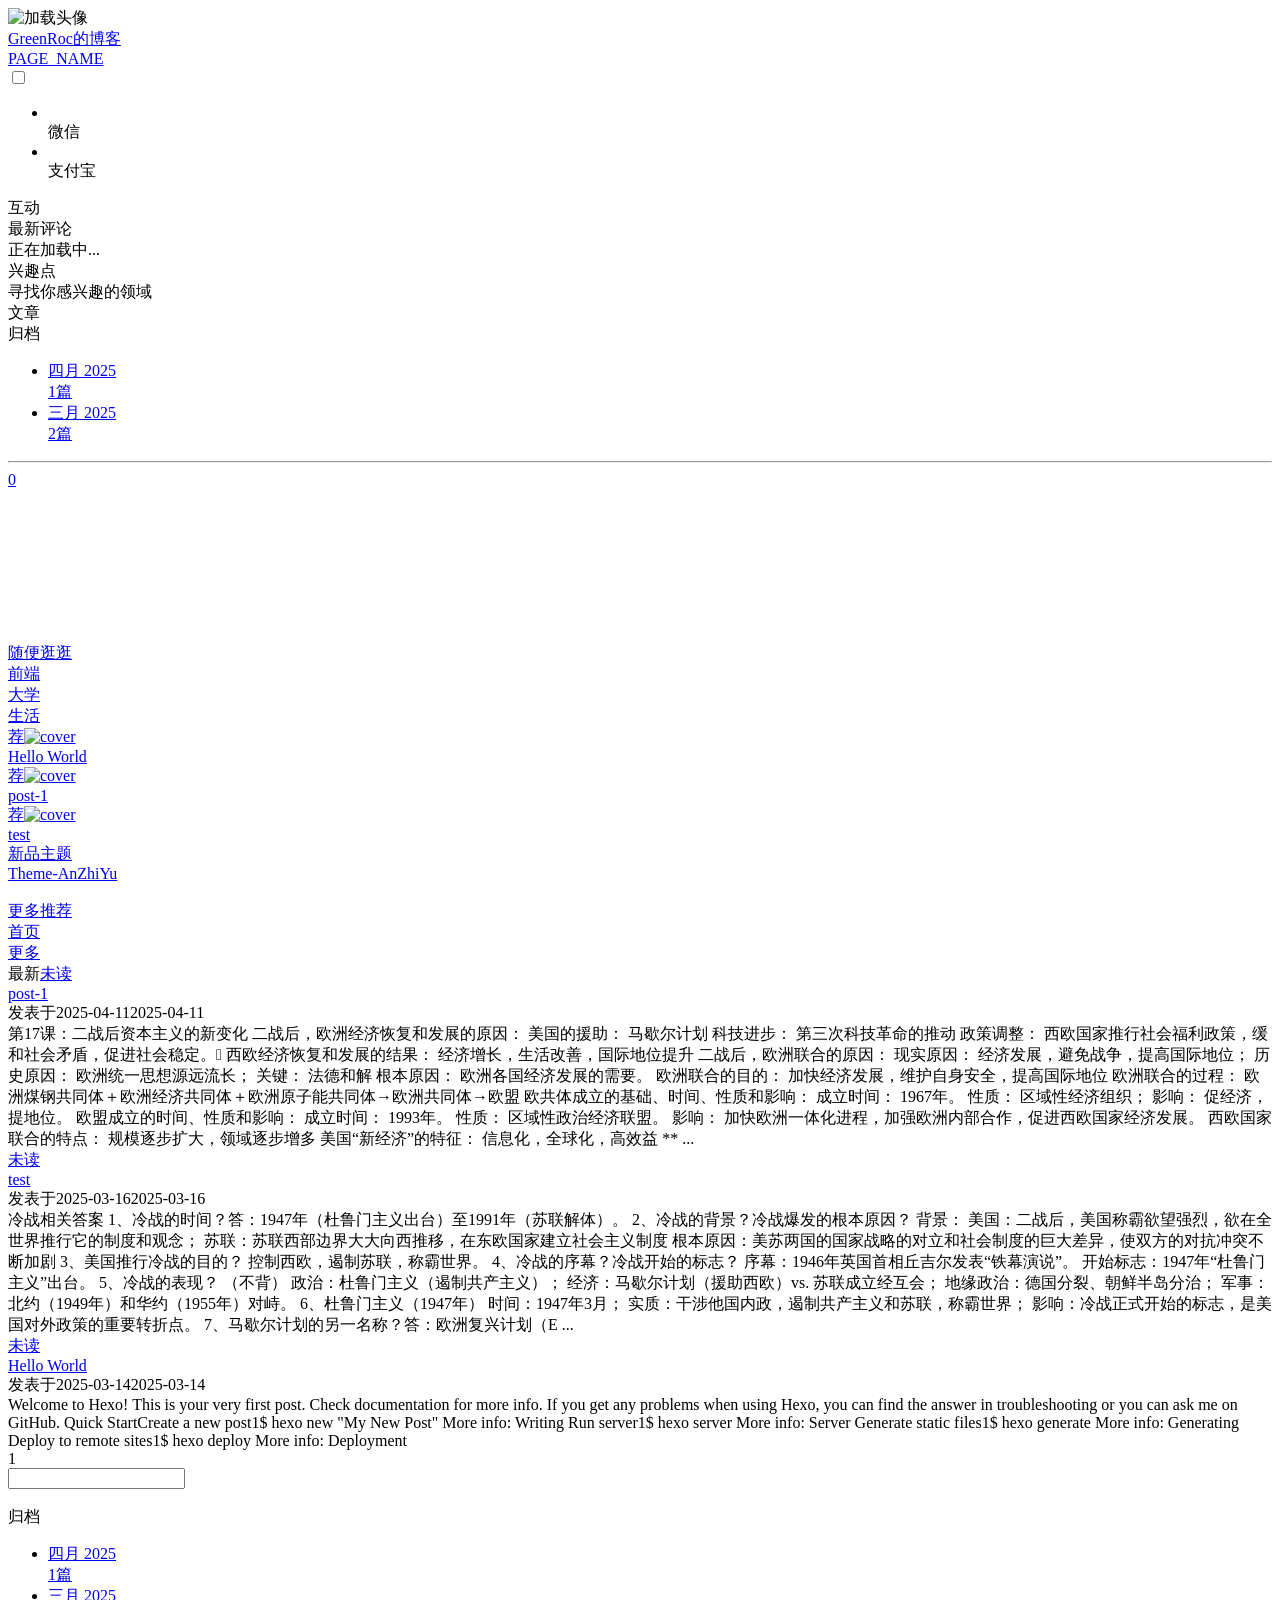
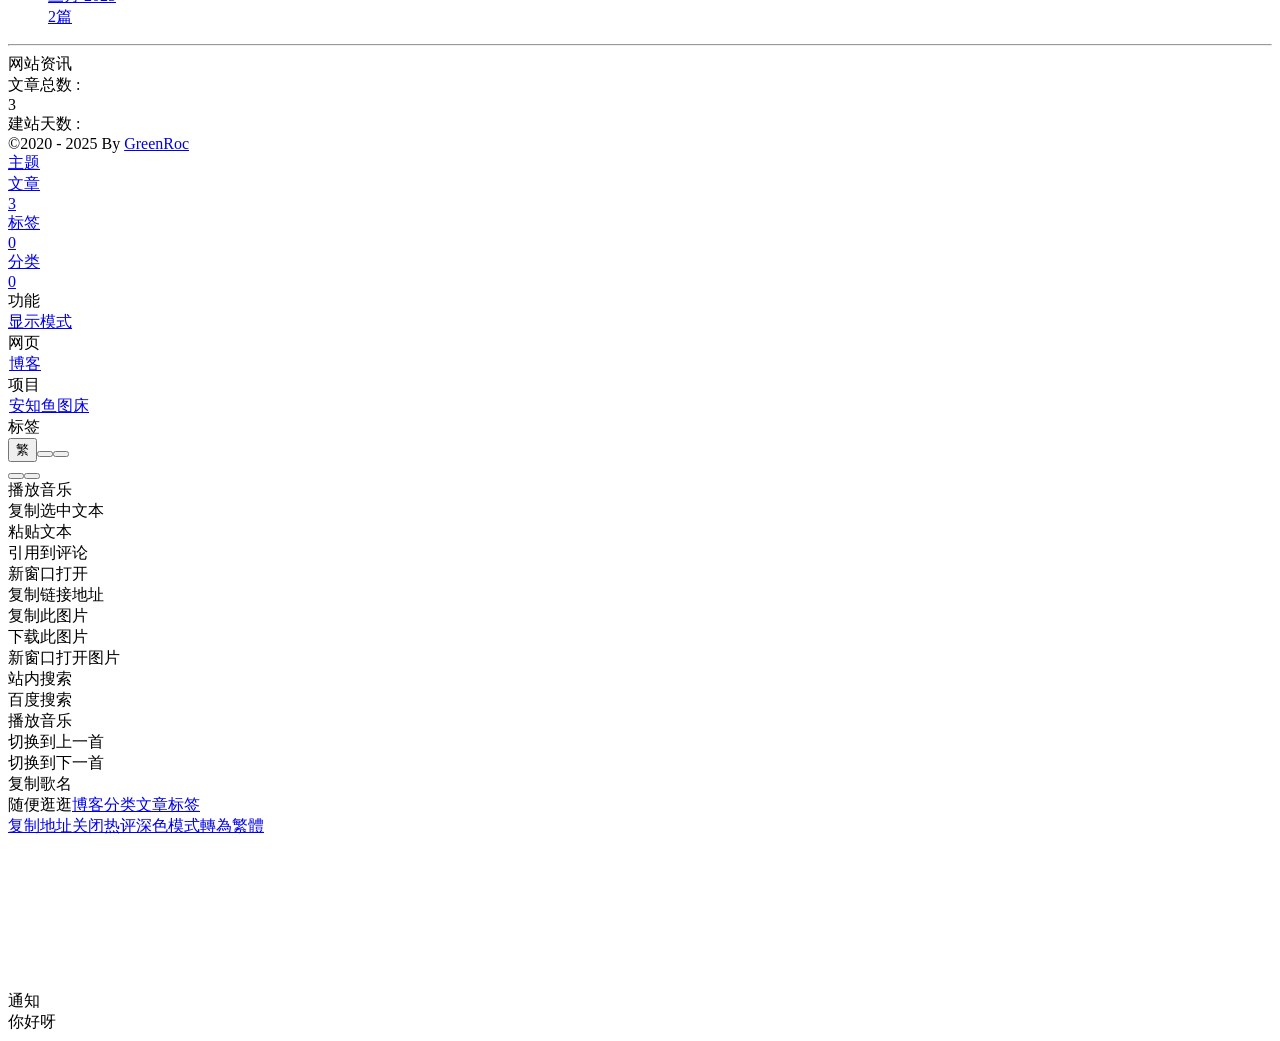
==== index.html @ 79b4a6c9 "Site updated: 2025-04-11 17:53:49" ====
<!DOCTYPE html><html lang="zh_CN" data-theme="light"><head><meta charset="UTF-8"><meta http-equiv="X-UA-Compatible" content="IE=edge"><meta name="viewport" content="width=device-width, initial-scale=1.0, user-scalable=no"><title>GreenRoc的博客</title><meta name="author" content="GreenRoc"><meta name="copyright" content="GreenRoc"><meta name="format-detection" content="telephone=no"><meta name="theme-color" content="#f7f9fe"><meta name="mobile-web-app-capable" content="yes"><meta name="apple-touch-fullscreen" content="yes"><meta name="apple-mobile-web-app-title" content="GreenRoc的博客"><meta name="application-name" content="GreenRoc的博客"><meta name="apple-mobile-web-app-capable" content="yes"><meta name="apple-mobile-web-app-status-bar-style" content="#f7f9fe"><meta property="og:type" content="website"><meta property="og:title" content="GreenRoc的博客"><meta property="og:url" content="http://hexo.45zhongxue.online/index.html"><meta property="og:site_name" content="GreenRoc的博客"><meta property="og:description"><meta property="og:locale" content="zh_CN"><meta property="og:image" content="https://bu.dusays.com/2023/04/27/64496e511b09c.jpg"><meta property="article:author" content="GreenRoc"><meta property="article:tag"><meta name="twitter:card" content="summary"><meta name="twitter:image" content="https://bu.dusays.com/2023/04/27/64496e511b09c.jpg"><meta name="description"><link rel="shortcut icon" href="/favicon.ico"><link rel="canonical" href="http://hexo.45zhongxue.online/"><link rel="preconnect" href="//cdn.cbd.int"/><meta name="google-site-verification" content="xxx"/><meta name="baidu-site-verification" content="code-xxx"/><meta name="msvalidate.01" content="xxx"/><link rel="stylesheet" href="/css/index.css"><link rel="stylesheet" href="https://cdn.cbd.int/node-snackbar@0.1.16/dist/snackbar.min.css" media="print" onload="this.media='all'"><link rel="stylesheet" href="https://cdn.cbd.int/@fancyapps/ui@5.0.28/dist/fancybox/fancybox.css" media="print" onload="this.media='all'"><script>const GLOBAL_CONFIG = {
  linkPageTop: undefined,
  peoplecanvas: {"enable":true,"img":"https://upload-bbs.miyoushe.com/upload/2024/07/27/125766904/ba62475f396df9de3316a08ed9e65d86_5680958632268053399..png"},
  postHeadAiDescription: {"enable":true,"gptName":"AnZhiYu","mode":"local","switchBtn":false,"btnLink":"https://afdian.net/item/886a79d4db6711eda42a52540025c377","randomNum":3,"basicWordCount":1000,"key":"xxxx","Referer":"https://xx.xx/"},
  diytitle: {"enable":true,"leaveTitle":"w(ﾟДﾟ)w 不要走！再看看嘛！","backTitle":"♪(^∇^*)欢迎肥来！"},
  LA51: undefined,
  greetingBox: undefined,
  twikooEnvId: '',
  commentBarrageConfig:undefined,
  music_page_default: "nav_music",
  root: '/',
  preloader: {"source":3},
  friends_vue_info: undefined,
  navMusic: true,
  mainTone: undefined,
  authorStatus: undefined,
  algolia: undefined,
  localSearch: undefined,
  translate: {"defaultEncoding":2,"translateDelay":0,"msgToTraditionalChinese":"繁","msgToSimplifiedChinese":"简","rightMenuMsgToTraditionalChinese":"转为繁体","rightMenuMsgToSimplifiedChinese":"转为简体"},
  noticeOutdate: undefined,
  highlight: {"plugin":"highlight.js","highlightCopy":true,"highlightLang":true,"highlightHeightLimit":330},
  copy: {
    success: '复制成功',
    error: '复制错误',
    noSupport: '浏览器不支持'
  },
  relativeDate: {
    homepage: false,
    simplehomepage: true,
    post: false
  },
  runtime: '天',
  date_suffix: {
    just: '刚刚',
    min: '分钟前',
    hour: '小时前',
    day: '天前',
    month: '个月前'
  },
  copyright: {"copy":true,"copyrightEbable":false,"limitCount":50,"languages":{"author":"作者: GreenRoc","link":"链接: ","source":"来源: GreenRoc的博客","info":"著作权归作者所有。商业转载请联系作者获得授权，非商业转载请注明出处。","copySuccess":"复制成功，复制和转载请标注本文地址"}},
  lightbox: 'fancybox',
  Snackbar: {"chs_to_cht":"你已切换为繁体","cht_to_chs":"你已切换为简体","day_to_night":"你已切换为深色模式","night_to_day":"你已切换为浅色模式","bgLight":"#425AEF","bgDark":"#1f1f1f","position":"top-center"},
  source: {
    justifiedGallery: {
      js: 'https://cdn.cbd.int/flickr-justified-gallery@2.1.2/dist/fjGallery.min.js',
      css: 'https://cdn.cbd.int/flickr-justified-gallery@2.1.2/dist/fjGallery.css'
    }
  },
  isPhotoFigcaption: false,
  islazyload: true,
  isAnchor: false,
  shortcutKey: undefined,
  autoDarkmode: true
}</script><script id="config-diff">var GLOBAL_CONFIG_SITE = {
  configTitle: 'GreenRoc的博客',
  title: 'GreenRoc的博客',
  postAI: '',
  pageFillDescription: '',
  isPost: false,
  isHome: true,
  isHighlightShrink: false,
  isToc: false,
  postUpdate: '2025-04-11 17:53:37',
  postMainColor: '',
}</script><noscript><style type="text/css">
  #nav {
    opacity: 1
  }
  .justified-gallery img {
    opacity: 1
  }

  #recent-posts time,
  #post-meta time {
    display: inline !important
  }
</style></noscript><script>(win=>{
      win.saveToLocal = {
        set: (key, value, ttl) => {
          if (ttl === 0) return
          const now = Date.now()
          const expiry = now + ttl * 86400000
          const item = {
            value,
            expiry
          }
          localStorage.setItem(key, JSON.stringify(item))
        },
      
        get: key => {
          const itemStr = localStorage.getItem(key)
      
          if (!itemStr) {
            return undefined
          }
          const item = JSON.parse(itemStr)
          const now = Date.now()
      
          if (now > item.expiry) {
            localStorage.removeItem(key)
            return undefined
          }
          return item.value
        }
      }
    
      win.getScript = (url, attr = {}) => new Promise((resolve, reject) => {
        const script = document.createElement('script')
        script.src = url
        script.async = true
        script.onerror = reject
        script.onload = script.onreadystatechange = function() {
          const loadState = this.readyState
          if (loadState && loadState !== 'loaded' && loadState !== 'complete') return
          script.onload = script.onreadystatechange = null
          resolve()
        }

        Object.keys(attr).forEach(key => {
          script.setAttribute(key, attr[key])
        })

        document.head.appendChild(script)
      })
    
      win.getCSS = (url, id = false) => new Promise((resolve, reject) => {
        const link = document.createElement('link')
        link.rel = 'stylesheet'
        link.href = url
        if (id) link.id = id
        link.onerror = reject
        link.onload = link.onreadystatechange = function() {
          const loadState = this.readyState
          if (loadState && loadState !== 'loaded' && loadState !== 'complete') return
          link.onload = link.onreadystatechange = null
          resolve()
        }
        document.head.appendChild(link)
      })
    
      win.activateDarkMode = () => {
        document.documentElement.setAttribute('data-theme', 'dark')
        if (document.querySelector('meta[name="theme-color"]') !== null) {
          document.querySelector('meta[name="theme-color"]').setAttribute('content', '#18171d')
        }
      }
      win.activateLightMode = () => {
        document.documentElement.setAttribute('data-theme', 'light')
        if (document.querySelector('meta[name="theme-color"]') !== null) {
          document.querySelector('meta[name="theme-color"]').setAttribute('content', '#f7f9fe')
        }
      }
      const t = saveToLocal.get('theme')
    
          const isDarkMode = window.matchMedia('(prefers-color-scheme: dark)').matches
          const isLightMode = window.matchMedia('(prefers-color-scheme: light)').matches
          const isNotSpecified = window.matchMedia('(prefers-color-scheme: no-preference)').matches
          const hasNoSupport = !isDarkMode && !isLightMode && !isNotSpecified

          if (t === undefined) {
            if (isLightMode) activateLightMode()
            else if (isDarkMode) activateDarkMode()
            else if (isNotSpecified || hasNoSupport) {
              const now = new Date()
              const hour = now.getHours()
              const isNight = hour <= 6 || hour >= 18
              isNight ? activateDarkMode() : activateLightMode()
            }
            window.matchMedia('(prefers-color-scheme: dark)').addListener(e => {
              if (saveToLocal.get('theme') === undefined) {
                e.matches ? activateDarkMode() : activateLightMode()
              }
            })
          } else if (t === 'light') activateLightMode()
          else activateDarkMode()
        
      const asideStatus = saveToLocal.get('aside-status')
      if (asideStatus !== undefined) {
        if (asideStatus === 'hide') {
          document.documentElement.classList.add('hide-aside')
        } else {
          document.documentElement.classList.remove('hide-aside')
        }
      }
    
      const detectApple = () => {
        if(/iPad|iPhone|iPod|Macintosh/.test(navigator.userAgent)){
          document.documentElement.classList.add('apple')
        }
      }
      detectApple()
    })(window)</script><meta name="generator" content="Hexo 7.3.0"><link rel="alternate" href="/atom.xml" title="GreenRoc的博客" type="application/atom+xml">
</head><body data-type="anzhiyu"><div id="web_bg"></div><div id="an_music_bg"></div><div id="loading-box" onclick="document.getElementById(&quot;loading-box&quot;).classList.add(&quot;loaded&quot;)"><div class="loading-bg"><img class="loading-img nolazyload" alt="加载头像" src="https://npm.elemecdn.com/anzhiyu-blog-static@1.0.4/img/avatar.jpg"/><div class="loading-image-dot"></div></div></div><script>const preloader = {
  endLoading: () => {
    document.getElementById('loading-box').classList.add("loaded");
  },
  initLoading: () => {
    document.getElementById('loading-box').classList.remove("loaded")
  }
}
window.addEventListener('load',()=> { preloader.endLoading() })
setTimeout(function(){preloader.endLoading();},10000)

if (true) {
  document.addEventListener('pjax:send', () => { preloader.initLoading() })
  document.addEventListener('pjax:complete', () => { preloader.endLoading() })
}</script><link rel="stylesheet" href="https://cdn.cbd.int/anzhiyu-theme-static@1.1.10/progress_bar/progress_bar.css"/><script async="async" src="https://cdn.cbd.int/pace-js@1.2.4/pace.min.js" data-pace-options="{ &quot;restartOnRequestAfter&quot;:false,&quot;eventLag&quot;:false}"></script><div class="page" id="body-wrap"><header class="not-top-img" id="page-header"><nav id="nav"><div id="nav-group"><span id="blog_name"><a id="site-name" href="/" accesskey="h"><div class="title">GreenRoc的博客</div><i class="anzhiyufont anzhiyu-icon-house-chimney"></i></a></span><div class="mask-name-container"><div id="name-container"><a id="page-name" href="javascript:anzhiyu.scrollToDest(0, 500)">PAGE_NAME</a></div></div><div id="menus"></div><div id="nav-right"><div class="nav-button" id="randomPost_button"><a class="site-page" onclick="toRandomPost()" title="随机前往一个文章" href="javascript:void(0);"><i class="anzhiyufont anzhiyu-icon-dice"></i></a></div><input id="center-console" type="checkbox"/><label class="widget" for="center-console" title="中控台" onclick="anzhiyu.switchConsole();"><i class="left"></i><i class="widget center"></i><i class="widget right"></i></label><div id="console"><div class="console-card-group-reward"><ul class="reward-all console-card"><li class="reward-item"><a href="https://npm.elemecdn.com/anzhiyu-blog@1.1.6/img/post/common/qrcode-weichat.png" target="_blank"><img class="post-qr-code-img" alt="微信" src= "[data-uri]" onerror="this.onerror=null,this.src=&quot;/img/404.jpg&quot;" data-lazy-src="https://npm.elemecdn.com/anzhiyu-blog@1.1.6/img/post/common/qrcode-weichat.png"/></a><div class="post-qr-code-desc">微信</div></li><li class="reward-item"><a href="https://npm.elemecdn.com/anzhiyu-blog@1.1.6/img/post/common/qrcode-alipay.png" target="_blank"><img class="post-qr-code-img" alt="支付宝" src= "[data-uri]" onerror="this.onerror=null,this.src=&quot;/img/404.jpg&quot;" data-lazy-src="https://npm.elemecdn.com/anzhiyu-blog@1.1.6/img/post/common/qrcode-alipay.png"/></a><div class="post-qr-code-desc">支付宝</div></li></ul></div><div class="console-card-group"><div class="console-card-group-left"><div class="console-card" id="card-newest-comments"><div class="card-content"><div class="author-content-item-tips">互动</div><span class="author-content-item-title"> 最新评论</span></div><div class="aside-list"><span>正在加载中...</span></div></div></div><div class="console-card-group-right"><div class="console-card tags"><div class="card-content"><div class="author-content-item-tips">兴趣点</div><span class="author-content-item-title">寻找你感兴趣的领域</span></div></div><div class="console-card history"><div class="item-headline"><i class="anzhiyufont anzhiyu-icon-box-archiv"></i><span>文章</span></div><div class="card-archives"><div class="item-headline"><i class="anzhiyufont anzhiyu-icon-archive"></i><span>归档</span></div><ul class="card-archive-list"><li class="card-archive-list-item"><a class="card-archive-list-link" href="/archives/2025/04/"><span class="card-archive-list-date">四月 2025</span><div class="card-archive-list-count-group"><span class="card-archive-list-count">1</span><span>篇</span></div></a></li><li class="card-archive-list-item"><a class="card-archive-list-link" href="/archives/2025/03/"><span class="card-archive-list-date">三月 2025</span><div class="card-archive-list-count-group"><span class="card-archive-list-count">2</span><span>篇</span></div></a></li></ul></div><hr/></div></div></div><div class="button-group"><div class="console-btn-item"><a class="darkmode_switchbutton" title="显示模式切换" href="javascript:void(0);"><i class="anzhiyufont anzhiyu-icon-moon"></i></a></div><div class="console-btn-item" id="consoleHideAside" onclick="anzhiyu.hideAsideBtn()" title="边栏显示控制"><a class="asideSwitch"><i class="anzhiyufont anzhiyu-icon-arrows-left-right"></i></a></div><div class="console-btn-item" id="consoleMusic" onclick="anzhiyu.musicToggle()" title="音乐开关"><a class="music-switch"><i class="anzhiyufont anzhiyu-icon-music"></i></a></div></div><div class="console-mask" onclick="anzhiyu.hideConsole()" href="javascript:void(0);"></div></div><div class="nav-button" id="nav-totop"><a class="totopbtn" href="javascript:void(0);"><i class="anzhiyufont anzhiyu-icon-arrow-up"></i><span id="percent" onclick="anzhiyu.scrollToDest(0,500)">0</span></a></div><div id="toggle-menu"><a class="site-page" href="javascript:void(0);" title="切换"><i class="anzhiyufont anzhiyu-icon-bars"></i></a></div></div></div></nav></header><main id="blog-container"><div id="home_top"><div class="swiper_container_card" style="height: auto;width: 100%"><div id="bannerGroup"><div id="random-banner"><canvas id="peoplecanvas"></canvas><a id="random-hover" href="javascript:toRandomPost()"><i class="anzhiyufont anzhiyu-icon-paper-plane"></i><div class="bannerText">随便逛逛<i class="anzhiyufont anzhiyu-icon-arrow-right"></i></div></a></div><div class="categoryGroup"><div class="categoryItem" style="box-shadow:var(--anzhiyu-shadow-blue)"><a class="categoryButton blue" href="/categories/%E5%89%8D%E7%AB%AF%E5%BC%80%E5%8F%91/"><span class="categoryButtonText">前端</span><i class="anzhiyufont anzhiyu-icon-dove"></i></a></div><div class="categoryItem" style="box-shadow:var(--anzhiyu-shadow-red)"><a class="categoryButton red" href="/categories/%E5%A4%A7%E5%AD%A6%E7%94%9F%E6%B6%AF/"><span class="categoryButtonText">大学</span><i class="anzhiyufont anzhiyu-icon-fire"></i></a></div><div class="categoryItem" style="box-shadow:var(--anzhiyu-shadow-green)"><a class="categoryButton green" href="/categories/%E7%94%9F%E6%B4%BB%E6%97%A5%E5%B8%B8/"><span class="categoryButtonText">生活</span><i class="anzhiyufont anzhiyu-icon-book"></i></a></div></div></div><div class="topGroup"><div class="recent-post-item" onclick="pjax.loadUrl(&quot;/2025/03/14/hello-world/&quot;)"><div class="post_cover left_radius"><a href="2025/03/14/hello-world/" title="Hello World"><span class="recent-post-top-text">荐</span><img class="post_bg" onerror="this.onerror=null;this.src='/img/404.jpg'" alt="cover"></a></div><div class="recent-post-info"><a class="article-title" href="2025/03/14/hello-world/" title="Hello World">Hello World</a></div></div><div class="recent-post-item" onclick="pjax.loadUrl(&quot;/2025/04/11/post-1/&quot;)"><div class="post_cover left_radius"><a href="2025/04/11/post-1/" title="post-1"><span class="recent-post-top-text">荐</span><img class="post_bg" onerror="this.onerror=null;this.src='/img/404.jpg'" alt="cover"></a></div><div class="recent-post-info"><a class="article-title" href="2025/04/11/post-1/" title="post-1">post-1</a></div></div><div class="recent-post-item" onclick="pjax.loadUrl(&quot;/2025/03/16/test/&quot;)"><div class="post_cover left_radius"><a href="2025/03/16/test/" title="test"><span class="recent-post-top-text">荐</span><img class="post_bg" onerror="this.onerror=null;this.src='/img/404.jpg'" alt="cover"></a></div><div class="recent-post-info"><a class="article-title" href="2025/03/16/test/" title="test">test</a></div></div><a class="todayCard" id="todayCard" target="_blank" rel="noopener" href="https://docs.anheyu.com/" style="z-index: 1;"><div class="todayCard-info"><div class="todayCard-tips">新品主题</div><div class="todayCard-title">Theme-AnZhiYu</div></div><img class="todayCard-cover" src= "[data-uri]" onerror="this.onerror=null,this.src=&quot;/img/404.jpg&quot;" data-lazy-src="https://bu.dusays.com/2023/05/13/645fa3cf90d70.webp" onerror="this.onerror=null;this.src='/img/404.jpg'" alt="封面"><div class="banner-button-group"><div class="banner-button" onclick="event.stopPropagation();event.preventDefault();anzhiyu.hideTodayCard();"><i class="anzhiyufont anzhiyu-icon-arrow-circle-right"></i><span class="banner-button-text">更多推荐</span></div></div></a></div><link rel="stylesheet"></div></div><div class="layout" id="content-inner"><div class="recent-posts" id="recent-posts"><div id="categoryBar"><div class="category-bar" id="category-bar"><div id="catalog-bar"><div id="catalog-list"><div class="catalog-list-item" id="首页"><a href="/">首页</a></div></div><div class="category-bar-next" id="category-bar-next" onclick="anzhiyu.scrollCategoryBarToRight()"><i class="anzhiyufont anzhiyu-icon-angle-double-right"></i></div><a class="catalog-more" href="/categories/">更多</a></div></div></div><div class="recent-post-item lastestpost-item" onclick="pjax.loadUrl('/2025/04/11/post-1/')"><div class="recent-post-info no-cover"><div class="recent-post-info-top"><div class="recent-post-info-top-tips"><span class="newPost">最新</span><a class="unvisited-post" href="/2025/04/11/post-1/" title="post-1">未读</a></div><a class="article-title" href="/2025/04/11/post-1/" title="post-1">post-1</a></div><div class="article-meta-wrap"><span class="post-meta-date"><i class="anzhiyufont anzhiyu-icon-calendar-days" style="font-size: 15px; display:none"></i><span class="article-meta-label">发表于</span><time datetime="2025-04-11T09:28:45.000Z" title="发表于 2025-04-11 17:28:45" time="2025-04-11 17:28:45">2025-04-11</time><time class="time_hidden" datetime="2025-04-11T09:29:35.538Z" title="更新于 2025-04-11 17:29:35" time="2025-04-11 17:29:35">2025-04-11</time></span></div><div class="content">第17课：二战后资本主义的新变化
二战后，欧洲经济恢复和发展的原因：

美国的援助： 马歇尔计划
科技进步： 第三次科技革命的推动
政策调整： 西欧国家推行社会福利政策，缓和社会矛盾，促进社会稳定。


西欧经济恢复和发展的结果：

经济增长，生活改善，国际地位提升


二战后，欧洲联合的原因：

现实原因： 经济发展，避免战争，提高国际地位；
历史原因： 欧洲统一思想源远流长；
关键： 法德和解
根本原因： 欧洲各国经济发展的需要。


欧洲联合的目的：

加快经济发展，维护自身安全，提高国际地位


欧洲联合的过程：

欧洲煤钢共同体＋欧洲经济共同体＋欧洲原子能共同体→欧洲共同体→欧盟


欧共体成立的基础、时间、性质和影响：

成立时间： 1967年。
性质： 区域性经济组织；
影响： 促经济，提地位。


欧盟成立的时间、性质和影响：

成立时间： 1993年。
性质： 区域性政治经济联盟。
影响： 加快欧洲一体化进程，加强欧洲内部合作，促进西欧国家经济发展。


西欧国家联合的特点：

规模逐步扩大，领域逐步增多


美国“新经济”的特征：

信息化，全球化，高效益 **
 ...</div></div></div><div class="recent-post-item" onclick="pjax.loadUrl('/2025/03/16/test/')"><div class="recent-post-info no-cover"><div class="recent-post-info-top"><div class="recent-post-info-top-tips"><a class="unvisited-post" href="/2025/03/16/test/" title="test">未读</a></div><a class="article-title" href="/2025/03/16/test/" title="test">test</a></div><div class="article-meta-wrap"><span class="post-meta-date"><i class="anzhiyufont anzhiyu-icon-calendar-days" style="font-size: 15px; display:none"></i><span class="article-meta-label">发表于</span><time datetime="2025-03-15T16:00:00.000Z" title="发表于 2025-03-16 00:00:00" time="2025-03-16 00:00:00">2025-03-16</time><time class="time_hidden" datetime="2025-03-16T02:40:42.327Z" title="更新于 2025-03-16 10:40:42" time="2025-03-16 10:40:42">2025-03-16</time></span></div><div class="content">冷战相关答案
1、冷战的时间？答：1947年（杜鲁门主义出台）至1991年（苏联解体）。  

2、冷战的背景？冷战爆发的根本原因？
背景：  
美国：二战后，美国称霸欲望强烈，欲在全世界推行它的制度和观念；
苏联：苏联西部边界大大向西推移，在东欧国家建立社会主义制度


根本原因：美苏两国的国家战略的对立和社会制度的巨大差异，使双方的对抗冲突不断加剧


3、美国推行冷战的目的？​	控制西欧，遏制苏联，称霸世界。

4、冷战的序幕？冷战开始的标志？
序幕：1946年英国首相丘吉尔发表“铁幕演说”。  
开始标志：1947年“杜鲁门主义”出台。


5、冷战的表现？  （不背）
政治：杜鲁门主义（遏制共产主义）；  
经济：马歇尔计划（援助西欧）vs. 苏联成立经互会；  
地缘政治：德国分裂、朝鲜半岛分治；  
军事：北约（1949年）和华约（1955年）对峙。


6、杜鲁门主义（1947年）
时间：1947年3月；  
实质：干涉他国内政，遏制共产主义和苏联，称霸世界；  
影响：冷战正式开始的标志，是美国对外政策的重要转折点。


7、马歇尔计划的另一名称？答：欧洲复兴计划（E ...</div></div></div><div class="recent-post-item" onclick="pjax.loadUrl('/2025/03/14/hello-world/')"><div class="recent-post-info no-cover"><div class="recent-post-info-top"><div class="recent-post-info-top-tips"><a class="unvisited-post" href="/2025/03/14/hello-world/" title="Hello World">未读</a></div><a class="article-title" href="/2025/03/14/hello-world/" title="Hello World">Hello World</a></div><div class="article-meta-wrap"><span class="post-meta-date"><i class="anzhiyufont anzhiyu-icon-calendar-days" style="font-size: 15px; display:none"></i><span class="article-meta-label">发表于</span><time datetime="2025-03-14T15:29:21.201Z" title="发表于 2025-03-14 23:29:21" time="2025-03-14 23:29:21">2025-03-14</time><time class="time_hidden" datetime="2025-03-14T15:29:21.201Z" title="更新于 2025-03-14 23:29:21" time="2025-03-14 23:29:21">2025-03-14</time></span></div><div class="content">Welcome to Hexo! This is your very first post. Check documentation for more info. If you get any problems when using Hexo, you can find the answer in troubleshooting or you can ask me on GitHub.
Quick StartCreate a new post1$ hexo new &quot;My New Post&quot;

More info: Writing
Run server1$ hexo server

More info: Server
Generate static files1$ hexo generate

More info: Generating
Deploy to remote sites1$ hexo deploy

More info: Deployment
</div></div></div><nav id="pagination"><div class="pagination"><span class="page-number current">1</span><div class="toPageGroup"><input id="toPageText" oninput="value=value.replace(/[^0-9]/g,'')" maxlength="3" onkeyup="this.value=this.value.replace(/[^u4e00-u9fa5w]/g,'')" aria-label="toPage"><a id="toPageButton" onclick="anzhiyu.toPage()"><i class="anzhiyufont anzhiyu-icon-angles-right" style="font-weight: inherit; font-size: 1rem;"></i></a></div></div></nav></div><div class="aside-content" id="aside-content"><div class="card-widget card-info"><div class="card-content"><div class="author-info-avatar"><img class="avatar-img" src= "[data-uri]" onerror="this.onerror=null,this.src=&quot;/img/404.jpg&quot;" data-lazy-src="https://bu.dusays.com/2023/04/27/64496e511b09c.jpg" onerror="this.onerror=null;this.src='/img/friend_404.gif'" alt="avatar"/></div><div class="author-info__description"></div></div></div><div class="card-widget anzhiyu-right-widget" id="card-wechat" onclick="null"><div id="flip-wrapper"><div id="flip-content"><div class="face" style="background: url(https://bu.dusays.com/2023/01/13/63c02edf44033.png) center center / 100% no-repeat"></div><div class="back face" style="background: url(https://bu.dusays.com/2023/05/13/645fa415e8694.png) center center / 100% no-repeat"></div></div></div></div><div class="sticky_layout"><div class="card-widget"><div class="card-archives"><div class="item-headline"><i class="anzhiyufont anzhiyu-icon-archive"></i><span>归档</span></div><ul class="card-archive-list"><li class="card-archive-list-item"><a class="card-archive-list-link" href="/archives/2025/04/"><span class="card-archive-list-date">四月 2025</span><div class="card-archive-list-count-group"><span class="card-archive-list-count">1</span><span>篇</span></div></a></li><li class="card-archive-list-item"><a class="card-archive-list-link" href="/archives/2025/03/"><span class="card-archive-list-date">三月 2025</span><div class="card-archive-list-count-group"><span class="card-archive-list-count">2</span><span>篇</span></div></a></li></ul></div><hr/><div class="card-webinfo"><div class="item-headline"><i class="anzhiyufont anzhiyu-icon-chart-line"></i><span>网站资讯</span></div><div class="webinfo"><div class="webinfo-item"><div class="webinfo-item-title"><i class="anzhiyufont anzhiyu-icon-file-lines"></i><div class="item-name">文章总数 :</div></div><div class="item-count">3</div></div><div class="webinfo-item"><div class="webinfo-item-title"><i class="anzhiyufont anzhiyu-icon-stopwatch"></i><div class="item-name">建站天数 :</div></div><div class="item-count" id="runtimeshow" data-publishDate="2021-03-31T16:00:00.000Z"><i class="anzhiyufont anzhiyu-icon-spinner anzhiyu-spin"></i></div></div></div></div></div></div></div></div></main><footer id="footer"><div id="footer-wrap"></div><div id="footer-bar"><div class="footer-bar-links"><div class="footer-bar-left"><div id="footer-bar-tips"><div class="copyright">&copy;2020 - 2025 By <a class="footer-bar-link" href="/" title="GreenRoc" target="_blank">GreenRoc</a></div></div><div id="footer-type-tips"></div></div><div class="footer-bar-right"><a class="footer-bar-link" target="_blank" rel="noopener" href="https://github.com/anzhiyu-c/hexo-theme-anzhiyu" title="主题">主题</a></div></div></div></footer></div><div id="sidebar"><div id="menu-mask"></div><div id="sidebar-menus"><div class="sidebar-site-data site-data is-center"><a href="/archives/" title="archive"><div class="headline">文章</div><div class="length-num">3</div></a><a href="/tags/" title="tag"><div class="headline">标签</div><div class="length-num">0</div></a><a href="/categories/" title="category"><div class="headline">分类</div><div class="length-num">0</div></a></div><span class="sidebar-menu-item-title">功能</span><div class="sidebar-menu-item"><a class="darkmode_switchbutton menu-child" href="javascript:void(0);" title="显示模式"><i class="anzhiyufont anzhiyu-icon-circle-half-stroke"></i><span>显示模式</span></a></div><div class="back-menu-list-groups"><div class="back-menu-list-group"><div class="back-menu-list-title">网页</div><div class="back-menu-list"><a class="back-menu-item" target="_blank" rel="noopener" href="https://blog.anheyu.com/" title="博客"><img class="back-menu-item-icon" src= "[data-uri]" onerror="this.onerror=null,this.src=&quot;/img/404.jpg&quot;" data-lazy-src="/img/favicon.ico" alt="博客"/><span class="back-menu-item-text">博客</span></a></div></div><div class="back-menu-list-group"><div class="back-menu-list-title">项目</div><div class="back-menu-list"><a class="back-menu-item" target="_blank" rel="noopener" href="https://image.anheyu.com/" title="安知鱼图床"><img class="back-menu-item-icon" src= "[data-uri]" onerror="this.onerror=null,this.src=&quot;/img/404.jpg&quot;" data-lazy-src="https://image.anheyu.com/favicon.ico" alt="安知鱼图床"/><span class="back-menu-item-text">安知鱼图床</span></a></div></div></div><span class="sidebar-menu-item-title">标签</span></div></div><div id="rightside"><div id="rightside-config-hide"><button id="translateLink" type="button" title="简繁转换">繁</button><button id="darkmode" type="button" title="浅色和深色模式转换"><i class="anzhiyufont anzhiyu-icon-circle-half-stroke"></i></button><button id="hide-aside-btn" type="button" title="单栏和双栏切换"><i class="anzhiyufont anzhiyu-icon-arrows-left-right"></i></button></div><div id="rightside-config-show"><button id="rightside-config" type="button" title="设置"><i class="anzhiyufont anzhiyu-icon-gear"></i></button><button id="go-up" type="button" title="回到顶部"><i class="anzhiyufont anzhiyu-icon-arrow-up"></i></button></div></div><div id="nav-music"><a id="nav-music-hoverTips" onclick="anzhiyu.musicToggle()" accesskey="m">播放音乐</a><div id="console-music-bg"></div><meting-js id="8152976493" server="netease" type="playlist" mutex="true" preload="none" theme="var(--anzhiyu-main)" data-lrctype="0" order="random" volume="0.7"></meting-js></div><div id="rightMenu"><div class="rightMenu-group rightMenu-small"><div class="rightMenu-item" id="menu-backward"><i class="anzhiyufont anzhiyu-icon-arrow-left"></i></div><div class="rightMenu-item" id="menu-forward"><i class="anzhiyufont anzhiyu-icon-arrow-right"></i></div><div class="rightMenu-item" id="menu-refresh"><i class="anzhiyufont anzhiyu-icon-arrow-rotate-right" style="font-size: 1rem;"></i></div><div class="rightMenu-item" id="menu-top"><i class="anzhiyufont anzhiyu-icon-arrow-up"></i></div></div><div class="rightMenu-group rightMenu-line rightMenuPlugin"><div class="rightMenu-item" id="menu-copytext"><i class="anzhiyufont anzhiyu-icon-copy"></i><span>复制选中文本</span></div><div class="rightMenu-item" id="menu-pastetext"><i class="anzhiyufont anzhiyu-icon-paste"></i><span>粘贴文本</span></div><a class="rightMenu-item" id="menu-commenttext"><i class="anzhiyufont anzhiyu-icon-comment-medical"></i><span>引用到评论</span></a><div class="rightMenu-item" id="menu-newwindow"><i class="anzhiyufont anzhiyu-icon-window-restore"></i><span>新窗口打开</span></div><div class="rightMenu-item" id="menu-copylink"><i class="anzhiyufont anzhiyu-icon-link"></i><span>复制链接地址</span></div><div class="rightMenu-item" id="menu-copyimg"><i class="anzhiyufont anzhiyu-icon-images"></i><span>复制此图片</span></div><div class="rightMenu-item" id="menu-downloadimg"><i class="anzhiyufont anzhiyu-icon-download"></i><span>下载此图片</span></div><div class="rightMenu-item" id="menu-newwindowimg"><i class="anzhiyufont anzhiyu-icon-window-restore"></i><span>新窗口打开图片</span></div><div class="rightMenu-item" id="menu-search"><i class="anzhiyufont anzhiyu-icon-magnifying-glass"></i><span>站内搜索</span></div><div class="rightMenu-item" id="menu-searchBaidu"><i class="anzhiyufont anzhiyu-icon-magnifying-glass"></i><span>百度搜索</span></div><div class="rightMenu-item" id="menu-music-toggle"><i class="anzhiyufont anzhiyu-icon-play"></i><span>播放音乐</span></div><div class="rightMenu-item" id="menu-music-back"><i class="anzhiyufont anzhiyu-icon-backward"></i><span>切换到上一首</span></div><div class="rightMenu-item" id="menu-music-forward"><i class="anzhiyufont anzhiyu-icon-forward"></i><span>切换到下一首</span></div><div class="rightMenu-item" id="menu-music-playlist" onclick="window.open(&quot;https://y.qq.com/n/ryqq/playlist/8802438608&quot;, &quot;_blank&quot;);" style="display: none;"><i class="anzhiyufont anzhiyu-icon-radio"></i><span>查看所有歌曲</span></div><div class="rightMenu-item" id="menu-music-copyMusicName"><i class="anzhiyufont anzhiyu-icon-copy"></i><span>复制歌名</span></div></div><div class="rightMenu-group rightMenu-line rightMenuOther"><a class="rightMenu-item menu-link" id="menu-randomPost"><i class="anzhiyufont anzhiyu-icon-shuffle"></i><span>随便逛逛</span></a><a class="rightMenu-item menu-link" href="/categories/"><i class="anzhiyufont anzhiyu-icon-cube"></i><span>博客分类</span></a><a class="rightMenu-item menu-link" href="/tags/"><i class="anzhiyufont anzhiyu-icon-tags"></i><span>文章标签</span></a></div><div class="rightMenu-group rightMenu-line rightMenuOther"><a class="rightMenu-item" id="menu-copy" href="javascript:void(0);"><i class="anzhiyufont anzhiyu-icon-copy"></i><span>复制地址</span></a><a class="rightMenu-item" id="menu-commentBarrage" href="javascript:void(0);"><i class="anzhiyufont anzhiyu-icon-message"></i><span class="menu-commentBarrage-text">关闭热评</span></a><a class="rightMenu-item" id="menu-darkmode" href="javascript:void(0);"><i class="anzhiyufont anzhiyu-icon-circle-half-stroke"></i><span class="menu-darkmode-text">深色模式</span></a><a class="rightMenu-item" id="menu-translate" href="javascript:void(0);"><i class="anzhiyufont anzhiyu-icon-language"></i><span>轉為繁體</span></a></div></div><div id="rightmenu-mask"></div><div><script src="/js/utils.js"></script><script src="/js/main.js"></script><script src="/js/tw_cn.js"></script><script src="https://cdn.cbd.int/@fancyapps/ui@5.0.28/dist/fancybox/fancybox.umd.js"></script><script src="https://cdn.cbd.int/instant.page@5.2.0/instantpage.js" type="module"></script><script src="https://cdn.cbd.int/vanilla-lazyload@17.8.5/dist/lazyload.iife.min.js"></script><script src="https://cdn.cbd.int/node-snackbar@0.1.16/dist/snackbar.min.js"></script><canvas id="universe"></canvas><script async src="https://npm.elemecdn.com/anzhiyu-theme-static@1.0.0/dark/dark.js"></script><script>// 消除控制台打印
var HoldLog = console.log;
console.log = function () {};
let now1 = new Date();
queueMicrotask(() => {
  const Log = function () {
    HoldLog.apply(console, arguments);
  }; //在恢复前输出日志
  const grt = new Date("04/01/2021 00:00:00"); //此处修改你的建站时间或者网站上线时间
  now1.setTime(now1.getTime() + 250);
  const days = (now1 - grt) / 1000 / 60 / 60 / 24;
  const dnum = Math.floor(days);
  const ascll = [
    `欢迎使用安知鱼!`,
    `生活明朗, 万物可爱`,
    `
        
       █████╗ ███╗   ██╗███████╗██╗  ██╗██╗██╗   ██╗██╗   ██╗
      ██╔══██╗████╗  ██║╚══███╔╝██║  ██║██║╚██╗ ██╔╝██║   ██║
      ███████║██╔██╗ ██║  ███╔╝ ███████║██║ ╚████╔╝ ██║   ██║
      ██╔══██║██║╚██╗██║ ███╔╝  ██╔══██║██║  ╚██╔╝  ██║   ██║
      ██║  ██║██║ ╚████║███████╗██║  ██║██║   ██║   ╚██████╔╝
      ╚═╝  ╚═╝╚═╝  ╚═══╝╚══════╝╚═╝  ╚═╝╚═╝   ╚═╝    ╚═════╝
        
        `,
    "已上线",
    dnum,
    "天",
    "©2020 By 安知鱼 V1.6.14",
  ];
  const ascll2 = [`NCC2-036`, `调用前置摄像头拍照成功，识别为【小笨蛋】.`, `Photo captured: `, `🤪`];

  setTimeout(
    Log.bind(
      console,
      `\n%c${ascll[0]} %c ${ascll[1]} %c ${ascll[2]} %c${ascll[3]}%c ${ascll[4]}%c ${ascll[5]}\n\n%c ${ascll[6]}\n`,
      "color:#425AEF",
      "",
      "color:#425AEF",
      "color:#425AEF",
      "",
      "color:#425AEF",
      ""
    )
  );
  setTimeout(
    Log.bind(
      console,
      `%c ${ascll2[0]} %c ${ascll2[1]} %c \n${ascll2[2]} %c\n${ascll2[3]}\n`,
      "color:white; background-color:#4fd953",
      "",
      "",
      'background:url("https://npm.elemecdn.com/anzhiyu-blog@1.1.6/img/post/common/tinggge.gif") no-repeat;font-size:450%'
    )
  );

  setTimeout(Log.bind(console, "%c WELCOME %c 你好，小笨蛋.", "color:white; background-color:#4f90d9", ""));

  setTimeout(
    console.warn.bind(
      console,
      "%c ⚡ Powered by 安知鱼 %c 你正在访问 GreenRoc 的博客.",
      "color:white; background-color:#f0ad4e",
      ""
    )
  );

  setTimeout(Log.bind(console, "%c W23-12 %c 你已打开控制台.", "color:white; background-color:#4f90d9", ""));

  setTimeout(
    console.warn.bind(console, "%c S013-782 %c 你现在正处于监控中.", "color:white; background-color:#d9534f", "")
  );
});</script><script async src="/anzhiyu/random.js"></script><div class="js-pjax"><script>if (typeof gsap === "object") {
  getScript("/js/anzhiyu/people.js", {defer:true})
} else {
  getScript("https://cdn.cbd.int/anzhiyu-theme-static@1.0.0/gsap/gsap.min.js").then(()=>{
    getScript("/js/anzhiyu/people.js", {defer:true})
  });
}</script><input type="hidden" name="page-type" id="page-type" value="anzhiyu"></div><script>var visitorMail = "";
</script><script async data-pjax src="https://cdn.cbd.int/anzhiyu-theme-static@1.0.0/waterfall/waterfall.js"></script><script src="https://lf3-cdn-tos.bytecdntp.com/cdn/expire-1-M/qrcodejs/1.0.0/qrcode.min.js"></script><link rel="stylesheet" href="https://cdn.cbd.int/anzhiyu-theme-static@1.1.9/icon/ali_iconfont_css.css"><link rel="stylesheet" href="https://cdn.cbd.int/anzhiyu-theme-static@1.0.0/aplayer/APlayer.min.css" media="print" onload="this.media='all'"><script src="https://cdn.cbd.int/anzhiyu-blog-static@1.0.1/js/APlayer.min.js"></script><script src="https://cdn.cbd.int/hexo-anzhiyu-music@1.0.1/assets/js/Meting2.min.js"></script><script src="https://cdn.cbd.int/pjax@0.2.8/pjax.min.js"></script><script>let pjaxSelectors = ["head > title","#config-diff","#body-wrap","#rightside-config-hide","#rightside-config-show",".js-pjax"]
var pjax = new Pjax({
  elements: 'a:not([target="_blank"])',
  selectors: pjaxSelectors,
  cacheBust: false,
  analytics: false,
  scrollRestoration: false
})

document.addEventListener('pjax:send', function () {
  // removeEventListener scroll 
  anzhiyu.removeGlobalFnEvent('pjax')
  anzhiyu.removeGlobalFnEvent('themeChange')

  document.getElementById('rightside').classList.remove('rightside-show')
  
  if (window.aplayers) {
    for (let i = 0; i < window.aplayers.length; i++) {
      if (!window.aplayers[i].options.fixed) {
        window.aplayers[i].destroy()
      }
    }
  }

  typeof typed === 'object' && typed.destroy()

  //reset readmode
  const $bodyClassList = document.body.classList
  $bodyClassList.contains('read-mode') && $bodyClassList.remove('read-mode')
})

document.addEventListener('pjax:complete', function () {
  window.refreshFn()

  document.querySelectorAll('script[data-pjax]').forEach(item => {
    const newScript = document.createElement('script')
    const content = item.text || item.textContent || item.innerHTML || ""
    Array.from(item.attributes).forEach(attr => newScript.setAttribute(attr.name, attr.value))
    newScript.appendChild(document.createTextNode(content))
    item.parentNode.replaceChild(newScript, item)
  })

  GLOBAL_CONFIG.islazyload && window.lazyLoadInstance.update()

  typeof panguInit === 'function' && panguInit()

  // google analytics
  typeof gtag === 'function' && gtag('config', '', {'page_path': window.location.pathname});

  // baidu analytics
  typeof _hmt === 'object' && _hmt.push(['_trackPageview',window.location.pathname]);

  typeof loadMeting === 'function' && document.getElementsByClassName('aplayer').length && loadMeting()

  // prismjs
  typeof Prism === 'object' && Prism.highlightAll()
})

document.addEventListener('pjax:error', e => {
  if (e.request.status === 404) {
    pjax.loadUrl('/404.html')
  }
})</script><script charset="UTF-8" src="https://cdn.cbd.int/anzhiyu-theme-static@1.1.5/accesskey/accesskey.js"></script></div><div id="popup-window"><div class="popup-window-title">通知</div><div class="popup-window-divider"></div><div class="popup-window-content"><div class="popup-tip">你好呀</div><div class="popup-link"><i class="anzhiyufont anzhiyu-icon-arrow-circle-right"></i></div></div></div></body></html>
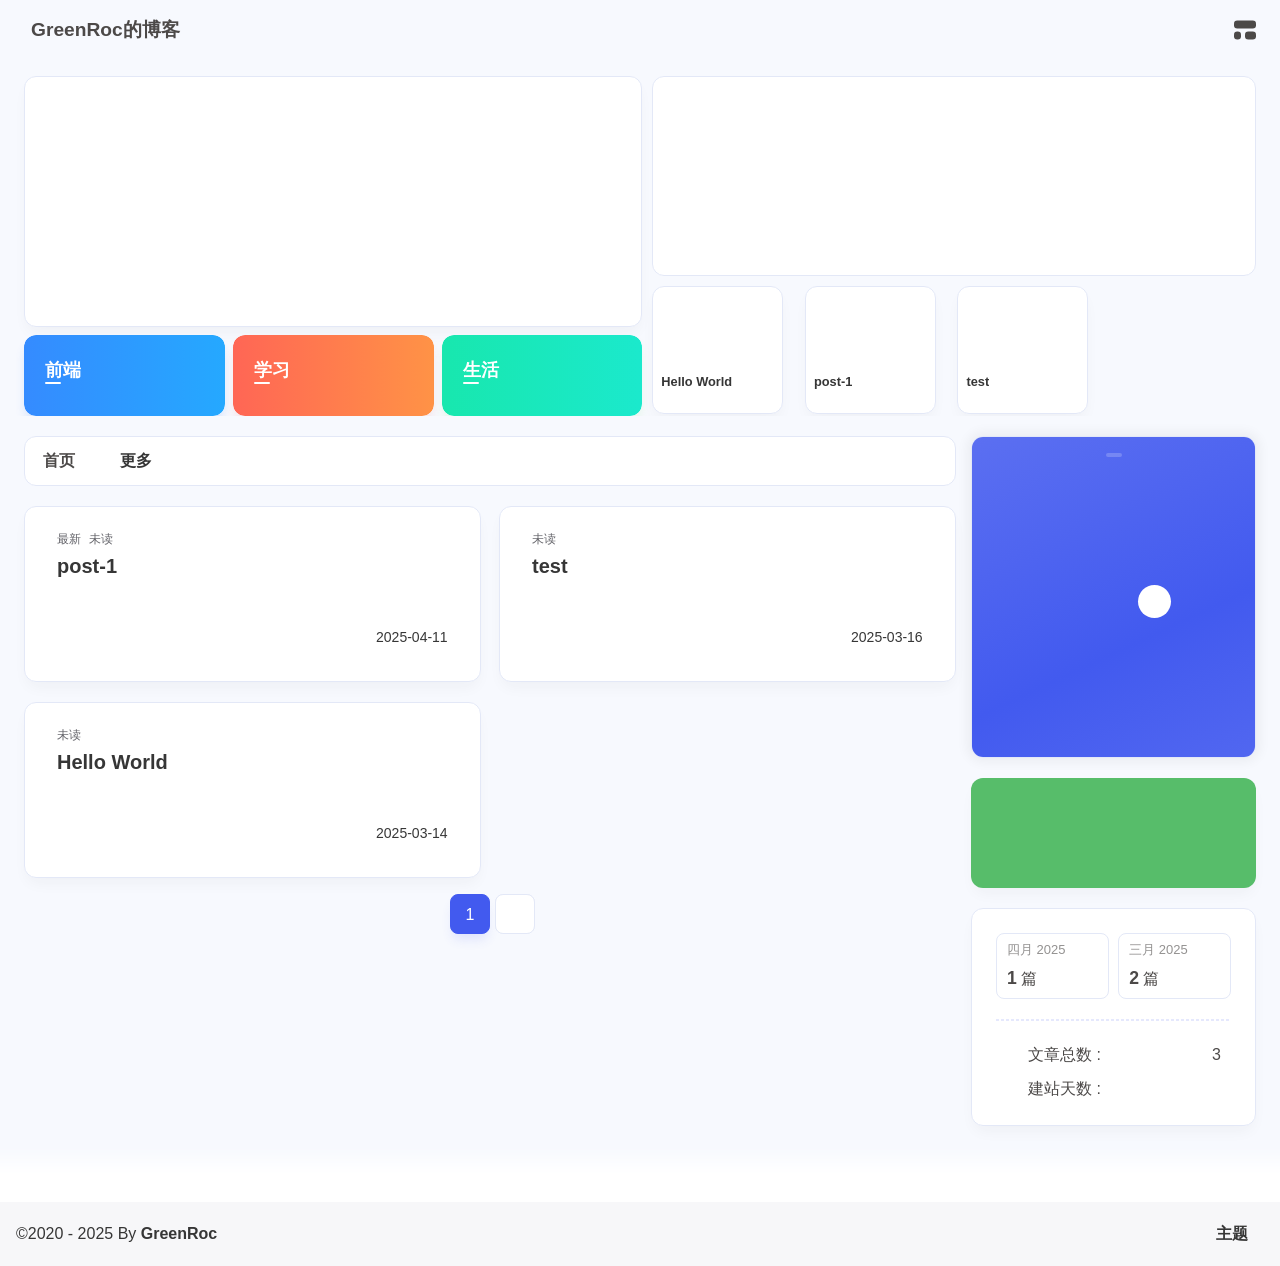
==== commit d93712b3: "Site updated: 2025-04-11 18:07:43" ====
--- a/index.html
+++ b/index.html
@@ -1,7 +1,7 @@
-<!DOCTYPE html><html lang="zh_CN" data-theme="light"><head><meta charset="UTF-8"><meta http-equiv="X-UA-Compatible" content="IE=edge"><meta name="viewport" content="width=device-width, initial-scale=1.0, user-scalable=no"><title>GreenRoc的博客</title><meta name="author" content="GreenRoc"><meta name="copyright" content="GreenRoc"><meta name="format-detection" content="telephone=no"><meta name="theme-color" content="#f7f9fe"><meta name="mobile-web-app-capable" content="yes"><meta name="apple-touch-fullscreen" content="yes"><meta name="apple-mobile-web-app-title" content="GreenRoc的博客"><meta name="application-name" content="GreenRoc的博客"><meta name="apple-mobile-web-app-capable" content="yes"><meta name="apple-mobile-web-app-status-bar-style" content="#f7f9fe"><meta property="og:type" content="website"><meta property="og:title" content="GreenRoc的博客"><meta property="og:url" content="http://hexo.45zhongxue.online/index.html"><meta property="og:site_name" content="GreenRoc的博客"><meta property="og:description"><meta property="og:locale" content="zh_CN"><meta property="og:image" content="https://bu.dusays.com/2023/04/27/64496e511b09c.jpg"><meta property="article:author" content="GreenRoc"><meta property="article:tag"><meta name="twitter:card" content="summary"><meta name="twitter:image" content="https://bu.dusays.com/2023/04/27/64496e511b09c.jpg"><meta name="description"><link rel="shortcut icon" href="/favicon.ico"><link rel="canonical" href="http://hexo.45zhongxue.online/"><link rel="preconnect" href="//cdn.cbd.int"/><meta name="google-site-verification" content="xxx"/><meta name="baidu-site-verification" content="code-xxx"/><meta name="msvalidate.01" content="xxx"/><link rel="stylesheet" href="/css/index.css"><link rel="stylesheet" href="https://cdn.cbd.int/node-snackbar@0.1.16/dist/snackbar.min.css" media="print" onload="this.media='all'"><link rel="stylesheet" href="https://cdn.cbd.int/@fancyapps/ui@5.0.28/dist/fancybox/fancybox.css" media="print" onload="this.media='all'"><script>const GLOBAL_CONFIG = {
+<!DOCTYPE html><html lang="zh_CN" data-theme="light"><head><meta charset="UTF-8"><meta http-equiv="X-UA-Compatible" content="IE=edge"><meta name="viewport" content="width=device-width, initial-scale=1.0, user-scalable=no"><title>GreenRoc的博客</title><meta name="author" content="GreenRoc"><meta name="copyright" content="GreenRoc"><meta name="format-detection" content="telephone=no"><meta name="theme-color" content="#f7f9fe"><meta name="mobile-web-app-capable" content="yes"><meta name="apple-touch-fullscreen" content="yes"><meta name="apple-mobile-web-app-title" content="GreenRoc的博客"><meta name="application-name" content="GreenRoc的博客"><meta name="apple-mobile-web-app-capable" content="yes"><meta name="apple-mobile-web-app-status-bar-style" content="#f7f9fe"><meta property="og:type" content="website"><meta property="og:title" content="GreenRoc的博客"><meta property="og:url" content="http://hexo.45zhongxue.online/index.html"><meta property="og:site_name" content="GreenRoc的博客"><meta property="og:description"><meta property="og:locale" content="zh_CN"><meta property="og:image" content="https://bu.dusays.com/2023/04/27/64496e511b09c.jpg"><meta property="article:author" content="GreenRoc"><meta property="article:tag"><meta name="twitter:card" content="summary"><meta name="twitter:image" content="https://bu.dusays.com/2023/04/27/64496e511b09c.jpg"><meta name="description"><link rel="shortcut icon" href="/favicon.ico"><link rel="canonical" href="http://hexo.45zhongxue.online/"><link rel="preconnect" href="//cdn.cbd.int"/><meta name="google-site-verification" content="xxx"/><meta name="baidu-site-verification" content="code-xxx"/><meta name="msvalidate.01" content="xxx"/><link rel="stylesheet" href="/css/index.css"><link rel="stylesheet" href="https://cdn.cbd.int/node-snackbar@0.1.16/dist/snackbar.min.css" media="print" onload="this.media='all'"><link rel="stylesheet" href="https://cdn.cbd.int/@fancyapps/ui@5.0.28/dist/fancybox/fancybox.css" media="print" onload="this.media='all'"><link rel="stylesheet" href="https://npm.elemecdn.com/anzhiyu-theme-static@1.0.0/swiper/swiper.min.css" media="print" onload="this.media='all'"><script>const GLOBAL_CONFIG = {
   linkPageTop: undefined,
   peoplecanvas: {"enable":true,"img":"https://upload-bbs.miyoushe.com/upload/2024/07/27/125766904/ba62475f396df9de3316a08ed9e65d86_5680958632268053399..png"},
-  postHeadAiDescription: {"enable":true,"gptName":"AnZhiYu","mode":"local","switchBtn":false,"btnLink":"https://afdian.net/item/886a79d4db6711eda42a52540025c377","randomNum":3,"basicWordCount":1000,"key":"xxxx","Referer":"https://xx.xx/"},
+  postHeadAiDescription: undefined,
   diytitle: {"enable":true,"leaveTitle":"w(ﾟДﾟ)w 不要走！再看看嘛！","backTitle":"♪(^∇^*)欢迎肥来！"},
   LA51: undefined,
   greetingBox: undefined,
@@ -13,7 +13,7 @@
   friends_vue_info: undefined,
   navMusic: true,
   mainTone: undefined,
-  authorStatus: undefined,
+  authorStatus: {"skills":["🤖️ 数码科技爱好者"]},
   algolia: undefined,
   localSearch: undefined,
   translate: {"defaultEncoding":2,"translateDelay":0,"msgToTraditionalChinese":"繁","msgToSimplifiedChinese":"简","rightMenuMsgToTraditionalChinese":"转为繁体","rightMenuMsgToSimplifiedChinese":"转为简体"},
@@ -60,7 +60,7 @@
   isHome: true,
   isHighlightShrink: false,
   isToc: false,
-  postUpdate: '2025-04-11 17:53:37',
+  postUpdate: '2025-04-11 18:07:04',
   postMainColor: '',
 }</script><noscript><style type="text/css">
   #nav {
@@ -190,7 +190,7 @@
       }
       detectApple()
     })(window)</script><meta name="generator" content="Hexo 7.3.0"><link rel="alternate" href="/atom.xml" title="GreenRoc的博客" type="application/atom+xml">
-</head><body data-type="anzhiyu"><div id="web_bg"></div><div id="an_music_bg"></div><div id="loading-box" onclick="document.getElementById(&quot;loading-box&quot;).classList.add(&quot;loaded&quot;)"><div class="loading-bg"><img class="loading-img nolazyload" alt="加载头像" src="https://npm.elemecdn.com/anzhiyu-blog-static@1.0.4/img/avatar.jpg"/><div class="loading-image-dot"></div></div></div><script>const preloader = {
+</head><body data-type="anzhiyu"><div id="web_bg"></div><div id="an_music_bg"></div><div id="loading-box" onclick="document.getElementById(&quot;loading-box&quot;).classList.add(&quot;loaded&quot;)"><div class="loading-bg"><img class="loading-img nolazyload" alt="加载头像" src="https://cd.ahhf45.top/r.php"/><div class="loading-image-dot"></div></div></div><script>const preloader = {
   endLoading: () => {
     document.getElementById('loading-box').classList.add("loaded");
   },
@@ -204,7 +204,20 @@
 if (true) {
   document.addEventListener('pjax:send', () => { preloader.initLoading() })
   document.addEventListener('pjax:complete', () => { preloader.endLoading() })
-}</script><link rel="stylesheet" href="https://cdn.cbd.int/anzhiyu-theme-static@1.1.10/progress_bar/progress_bar.css"/><script async="async" src="https://cdn.cbd.int/pace-js@1.2.4/pace.min.js" data-pace-options="{ &quot;restartOnRequestAfter&quot;:false,&quot;eventLag&quot;:false}"></script><div class="page" id="body-wrap"><header class="not-top-img" id="page-header"><nav id="nav"><div id="nav-group"><span id="blog_name"><a id="site-name" href="/" accesskey="h"><div class="title">GreenRoc的博客</div><i class="anzhiyufont anzhiyu-icon-house-chimney"></i></a></span><div class="mask-name-container"><div id="name-container"><a id="page-name" href="javascript:anzhiyu.scrollToDest(0, 500)">PAGE_NAME</a></div></div><div id="menus"></div><div id="nav-right"><div class="nav-button" id="randomPost_button"><a class="site-page" onclick="toRandomPost()" title="随机前往一个文章" href="javascript:void(0);"><i class="anzhiyufont anzhiyu-icon-dice"></i></a></div><input id="center-console" type="checkbox"/><label class="widget" for="center-console" title="中控台" onclick="anzhiyu.switchConsole();"><i class="left"></i><i class="widget center"></i><i class="widget right"></i></label><div id="console"><div class="console-card-group-reward"><ul class="reward-all console-card"><li class="reward-item"><a href="https://npm.elemecdn.com/anzhiyu-blog@1.1.6/img/post/common/qrcode-weichat.png" target="_blank"><img class="post-qr-code-img" alt="微信" src= "[data-uri]" onerror="this.onerror=null,this.src=&quot;/img/404.jpg&quot;" data-lazy-src="https://npm.elemecdn.com/anzhiyu-blog@1.1.6/img/post/common/qrcode-weichat.png"/></a><div class="post-qr-code-desc">微信</div></li><li class="reward-item"><a href="https://npm.elemecdn.com/anzhiyu-blog@1.1.6/img/post/common/qrcode-alipay.png" target="_blank"><img class="post-qr-code-img" alt="支付宝" src= "[data-uri]" onerror="this.onerror=null,this.src=&quot;/img/404.jpg&quot;" data-lazy-src="https://npm.elemecdn.com/anzhiyu-blog@1.1.6/img/post/common/qrcode-alipay.png"/></a><div class="post-qr-code-desc">支付宝</div></li></ul></div><div class="console-card-group"><div class="console-card-group-left"><div class="console-card" id="card-newest-comments"><div class="card-content"><div class="author-content-item-tips">互动</div><span class="author-content-item-title"> 最新评论</span></div><div class="aside-list"><span>正在加载中...</span></div></div></div><div class="console-card-group-right"><div class="console-card tags"><div class="card-content"><div class="author-content-item-tips">兴趣点</div><span class="author-content-item-title">寻找你感兴趣的领域</span></div></div><div class="console-card history"><div class="item-headline"><i class="anzhiyufont anzhiyu-icon-box-archiv"></i><span>文章</span></div><div class="card-archives"><div class="item-headline"><i class="anzhiyufont anzhiyu-icon-archive"></i><span>归档</span></div><ul class="card-archive-list"><li class="card-archive-list-item"><a class="card-archive-list-link" href="/archives/2025/04/"><span class="card-archive-list-date">四月 2025</span><div class="card-archive-list-count-group"><span class="card-archive-list-count">1</span><span>篇</span></div></a></li><li class="card-archive-list-item"><a class="card-archive-list-link" href="/archives/2025/03/"><span class="card-archive-list-date">三月 2025</span><div class="card-archive-list-count-group"><span class="card-archive-list-count">2</span><span>篇</span></div></a></li></ul></div><hr/></div></div></div><div class="button-group"><div class="console-btn-item"><a class="darkmode_switchbutton" title="显示模式切换" href="javascript:void(0);"><i class="anzhiyufont anzhiyu-icon-moon"></i></a></div><div class="console-btn-item" id="consoleHideAside" onclick="anzhiyu.hideAsideBtn()" title="边栏显示控制"><a class="asideSwitch"><i class="anzhiyufont anzhiyu-icon-arrows-left-right"></i></a></div><div class="console-btn-item" id="consoleMusic" onclick="anzhiyu.musicToggle()" title="音乐开关"><a class="music-switch"><i class="anzhiyufont anzhiyu-icon-music"></i></a></div></div><div class="console-mask" onclick="anzhiyu.hideConsole()" href="javascript:void(0);"></div></div><div class="nav-button" id="nav-totop"><a class="totopbtn" href="javascript:void(0);"><i class="anzhiyufont anzhiyu-icon-arrow-up"></i><span id="percent" onclick="anzhiyu.scrollToDest(0,500)">0</span></a></div><div id="toggle-menu"><a class="site-page" href="javascript:void(0);" title="切换"><i class="anzhiyufont anzhiyu-icon-bars"></i></a></div></div></div></nav></header><main id="blog-container"><div id="home_top"><div class="swiper_container_card" style="height: auto;width: 100%"><div id="bannerGroup"><div id="random-banner"><canvas id="peoplecanvas"></canvas><a id="random-hover" href="javascript:toRandomPost()"><i class="anzhiyufont anzhiyu-icon-paper-plane"></i><div class="bannerText">随便逛逛<i class="anzhiyufont anzhiyu-icon-arrow-right"></i></div></a></div><div class="categoryGroup"><div class="categoryItem" style="box-shadow:var(--anzhiyu-shadow-blue)"><a class="categoryButton blue" href="/categories/%E5%89%8D%E7%AB%AF%E5%BC%80%E5%8F%91/"><span class="categoryButtonText">前端</span><i class="anzhiyufont anzhiyu-icon-dove"></i></a></div><div class="categoryItem" style="box-shadow:var(--anzhiyu-shadow-red)"><a class="categoryButton red" href="/categories/%E5%A4%A7%E5%AD%A6%E7%94%9F%E6%B6%AF/"><span class="categoryButtonText">大学</span><i class="anzhiyufont anzhiyu-icon-fire"></i></a></div><div class="categoryItem" style="box-shadow:var(--anzhiyu-shadow-green)"><a class="categoryButton green" href="/categories/%E7%94%9F%E6%B4%BB%E6%97%A5%E5%B8%B8/"><span class="categoryButtonText">生活</span><i class="anzhiyufont anzhiyu-icon-book"></i></a></div></div></div><div class="topGroup"><div class="recent-post-item" onclick="pjax.loadUrl(&quot;/2025/03/14/hello-world/&quot;)"><div class="post_cover left_radius"><a href="2025/03/14/hello-world/" title="Hello World"><span class="recent-post-top-text">荐</span><img class="post_bg" onerror="this.onerror=null;this.src='/img/404.jpg'" alt="cover"></a></div><div class="recent-post-info"><a class="article-title" href="2025/03/14/hello-world/" title="Hello World">Hello World</a></div></div><div class="recent-post-item" onclick="pjax.loadUrl(&quot;/2025/04/11/post-1/&quot;)"><div class="post_cover left_radius"><a href="2025/04/11/post-1/" title="post-1"><span class="recent-post-top-text">荐</span><img class="post_bg" onerror="this.onerror=null;this.src='/img/404.jpg'" alt="cover"></a></div><div class="recent-post-info"><a class="article-title" href="2025/04/11/post-1/" title="post-1">post-1</a></div></div><div class="recent-post-item" onclick="pjax.loadUrl(&quot;/2025/03/16/test/&quot;)"><div class="post_cover left_radius"><a href="2025/03/16/test/" title="test"><span class="recent-post-top-text">荐</span><img class="post_bg" onerror="this.onerror=null;this.src='/img/404.jpg'" alt="cover"></a></div><div class="recent-post-info"><a class="article-title" href="2025/03/16/test/" title="test">test</a></div></div><a class="todayCard" id="todayCard" target="_blank" rel="noopener" href="https://docs.anheyu.com/" style="z-index: 1;"><div class="todayCard-info"><div class="todayCard-tips">新品主题</div><div class="todayCard-title">Theme-AnZhiYu</div></div><img class="todayCard-cover" src= "[data-uri]" onerror="this.onerror=null,this.src=&quot;/img/404.jpg&quot;" data-lazy-src="https://bu.dusays.com/2023/05/13/645fa3cf90d70.webp" onerror="this.onerror=null;this.src='/img/404.jpg'" alt="封面"><div class="banner-button-group"><div class="banner-button" onclick="event.stopPropagation();event.preventDefault();anzhiyu.hideTodayCard();"><i class="anzhiyufont anzhiyu-icon-arrow-circle-right"></i><span class="banner-button-text">更多推荐</span></div></div></a></div><link rel="stylesheet"></div></div><div class="layout" id="content-inner"><div class="recent-posts" id="recent-posts"><div id="categoryBar"><div class="category-bar" id="category-bar"><div id="catalog-bar"><div id="catalog-list"><div class="catalog-list-item" id="首页"><a href="/">首页</a></div></div><div class="category-bar-next" id="category-bar-next" onclick="anzhiyu.scrollCategoryBarToRight()"><i class="anzhiyufont anzhiyu-icon-angle-double-right"></i></div><a class="catalog-more" href="/categories/">更多</a></div></div></div><div class="recent-post-item lastestpost-item" onclick="pjax.loadUrl('/2025/04/11/post-1/')"><div class="recent-post-info no-cover"><div class="recent-post-info-top"><div class="recent-post-info-top-tips"><span class="newPost">最新</span><a class="unvisited-post" href="/2025/04/11/post-1/" title="post-1">未读</a></div><a class="article-title" href="/2025/04/11/post-1/" title="post-1">post-1</a></div><div class="article-meta-wrap"><span class="post-meta-date"><i class="anzhiyufont anzhiyu-icon-calendar-days" style="font-size: 15px; display:none"></i><span class="article-meta-label">发表于</span><time datetime="2025-04-11T09:28:45.000Z" title="发表于 2025-04-11 17:28:45" time="2025-04-11 17:28:45">2025-04-11</time><time class="time_hidden" datetime="2025-04-11T09:29:35.538Z" title="更新于 2025-04-11 17:29:35" time="2025-04-11 17:29:35">2025-04-11</time></span></div><div class="content">第17课：二战后资本主义的新变化
+}</script><link rel="stylesheet" href="https://cdn.cbd.int/anzhiyu-theme-static@1.1.10/progress_bar/progress_bar.css"/><script async="async" src="https://cdn.cbd.int/pace-js@1.2.4/pace.min.js" data-pace-options="{ &quot;restartOnRequestAfter&quot;:false,&quot;eventLag&quot;:false}"></script><div class="page" id="body-wrap"><header class="not-top-img" id="page-header"><nav id="nav"><div id="nav-group"><span id="blog_name"><a id="site-name" href="/" accesskey="h"><div class="title">GreenRoc的博客</div><i class="anzhiyufont anzhiyu-icon-house-chimney"></i></a></span><div class="mask-name-container"><div id="name-container"><a id="page-name" href="javascript:anzhiyu.scrollToDest(0, 500)">PAGE_NAME</a></div></div><div id="menus"></div><div id="nav-right"><div class="nav-button" id="randomPost_button"><a class="site-page" onclick="toRandomPost()" title="随机前往一个文章" href="javascript:void(0);"><i class="anzhiyufont anzhiyu-icon-dice"></i></a></div><input id="center-console" type="checkbox"/><label class="widget" for="center-console" title="中控台" onclick="anzhiyu.switchConsole();"><i class="left"></i><i class="widget center"></i><i class="widget right"></i></label><div id="console"><div class="console-card-group-reward"><ul class="reward-all console-card"><li class="reward-item"><a href="https://npm.elemecdn.com/anzhiyu-blog@1.1.6/img/post/common/qrcode-weichat.png" target="_blank"><img class="post-qr-code-img" alt="微信" src= "[data-uri]" onerror="this.onerror=null,this.src=&quot;/img/404.jpg&quot;" data-lazy-src="https://npm.elemecdn.com/anzhiyu-blog@1.1.6/img/post/common/qrcode-weichat.png"/></a><div class="post-qr-code-desc">微信</div></li><li class="reward-item"><a href="https://npm.elemecdn.com/anzhiyu-blog@1.1.6/img/post/common/qrcode-alipay.png" target="_blank"><img class="post-qr-code-img" alt="支付宝" src= "[data-uri]" onerror="this.onerror=null,this.src=&quot;/img/404.jpg&quot;" data-lazy-src="https://npm.elemecdn.com/anzhiyu-blog@1.1.6/img/post/common/qrcode-alipay.png"/></a><div class="post-qr-code-desc">支付宝</div></li></ul></div><div class="console-card-group"><div class="console-card-group-left"><div class="console-card" id="card-newest-comments"><div class="card-content"><div class="author-content-item-tips">互动</div><span class="author-content-item-title"> 最新评论</span></div><div class="aside-list"><span>正在加载中...</span></div></div></div><div class="console-card-group-right"><div class="console-card tags"><div class="card-content"><div class="author-content-item-tips">兴趣点</div><span class="author-content-item-title">寻找你感兴趣的领域</span></div></div><div class="console-card history"><div class="item-headline"><i class="anzhiyufont anzhiyu-icon-box-archiv"></i><span>文章</span></div><div class="card-archives"><div class="item-headline"><i class="anzhiyufont anzhiyu-icon-archive"></i><span>归档</span></div><ul class="card-archive-list"><li class="card-archive-list-item"><a class="card-archive-list-link" href="/archives/2025/04/"><span class="card-archive-list-date">四月 2025</span><div class="card-archive-list-count-group"><span class="card-archive-list-count">1</span><span>篇</span></div></a></li><li class="card-archive-list-item"><a class="card-archive-list-link" href="/archives/2025/03/"><span class="card-archive-list-date">三月 2025</span><div class="card-archive-list-count-group"><span class="card-archive-list-count">2</span><span>篇</span></div></a></li></ul></div><hr/></div></div></div><div class="button-group"><div class="console-btn-item"><a class="darkmode_switchbutton" title="显示模式切换" href="javascript:void(0);"><i class="anzhiyufont anzhiyu-icon-moon"></i></a></div><div class="console-btn-item" id="consoleHideAside" onclick="anzhiyu.hideAsideBtn()" title="边栏显示控制"><a class="asideSwitch"><i class="anzhiyufont anzhiyu-icon-arrows-left-right"></i></a></div><div class="console-btn-item" id="consoleMusic" onclick="anzhiyu.musicToggle()" title="音乐开关"><a class="music-switch"><i class="anzhiyufont anzhiyu-icon-music"></i></a></div></div><div class="console-mask" onclick="anzhiyu.hideConsole()" href="javascript:void(0);"></div></div><div class="nav-button" id="nav-totop"><a class="totopbtn" href="javascript:void(0);"><i class="anzhiyufont anzhiyu-icon-arrow-up"></i><span id="percent" onclick="anzhiyu.scrollToDest(0,500)">0</span></a></div><div id="toggle-menu"><a class="site-page" href="javascript:void(0);" title="切换"><i class="anzhiyufont anzhiyu-icon-bars"></i></a></div></div></div></nav></header><main id="blog-container"><div id="home_top"><div class="swiper_container_card" style="height: auto;width: 100%"><div id="bannerGroup"><div id="random-banner"><canvas id="peoplecanvas"></canvas><a id="random-hover" href="javascript:toRandomPost()"><i class="anzhiyufont anzhiyu-icon-paper-plane"></i><div class="bannerText">随便逛逛<i class="anzhiyufont anzhiyu-icon-arrow-right"></i></div></a></div><div class="categoryGroup"><div class="categoryItem" style="box-shadow:var(--anzhiyu-shadow-blue)"><a class="categoryButton blue" href="/categories/%E5%89%8D%E7%AB%AF%E5%BC%80%E5%8F%91/"><span class="categoryButtonText">前端</span><i class="anzhiyufont anzhiyu-icon-dove"></i></a></div><div class="categoryItem" style="box-shadow:var(--anzhiyu-shadow-red)"><a class="categoryButton red" href="/categories/learning/"><span class="categoryButtonText">学习</span><i class="anzhiyufont anzhiyu-icon-fire"></i></a></div><div class="categoryItem" style="box-shadow:var(--anzhiyu-shadow-green)"><a class="categoryButton green" href="/categories/%E7%94%9F%E6%B4%BB%E6%97%A5%E5%B8%B8/"><span class="categoryButtonText">生活</span><i class="anzhiyufont anzhiyu-icon-book"></i></a></div></div></div><div id="swiper_container_blog"><div class="blog-slider swiper-container-fade swiper-container-horizontal" id="swiper_container"><div class="blog-slider__wrp swiper-wrapper" style="transition-duration: 0ms;"><div class="blog-slider__item swiper-slide" style="width: 750px; opacity: 1; transform: translate3d(0px, 0px, 0px); transition-duration: 0ms;"><a class="blog-slider__img" href="2025/03/14/hello-world/" title="Hello World"><img width="48" height="48" alt="图片" onerror="this.src=undefined; this.onerror = null;"></a><div class="blog-slider__content"><span class="blog-slider__code">2025-03-14</span><a class="blog-slider__title" href="2025/03/14/hello-world/" alt="Hello World">Hello World</a><div class="blog-slider__text">Welcome to Hexo! This is your very first post. Check documentation for more info. If you get any problems when using Hexo, you can find the answer in troubleshooting or you can ask me on GitHub.
+Quick StartCreate a new post1$ hexo new &amp;quot;My New Post&amp;quot;
+
+More info: Writing
+Run server1$ hexo server
+
+More info: Server
+Generate static files1$ hexo generate
+
+More info: Generating
+Deploy to remote sites1$ hexo deploy
+
+More info: Deployment
+</div><a class="blog-slider__button" href="2025/03/14/hello-world/" alt="Hello World">详情   </a></div></div><div class="blog-slider__item swiper-slide" style="width: 750px; opacity: 1; transform: translate3d(0px, 0px, 0px); transition-duration: 0ms;"><a class="blog-slider__img" href="2025/04/11/post-1/" title="post-1"><img width="48" height="48" alt="图片" onerror="this.src=undefined; this.onerror = null;"></a><div class="blog-slider__content"><span class="blog-slider__code">2025-04-11</span><a class="blog-slider__title" href="2025/04/11/post-1/" alt="post-1">post-1</a><div class="blog-slider__text">第17课：二战后资本主义的新变化
 二战后，欧洲经济恢复和发展的原因：
 
 美国的援助： 马歇尔计划
@@ -257,7 +270,7 @@
 美国“新经济”的特征：
 
 信息化，全球化，高效益 **
- ...</div></div></div><div class="recent-post-item" onclick="pjax.loadUrl('/2025/03/16/test/')"><div class="recent-post-info no-cover"><div class="recent-post-info-top"><div class="recent-post-info-top-tips"><a class="unvisited-post" href="/2025/03/16/test/" title="test">未读</a></div><a class="article-title" href="/2025/03/16/test/" title="test">test</a></div><div class="article-meta-wrap"><span class="post-meta-date"><i class="anzhiyufont anzhiyu-icon-calendar-days" style="font-size: 15px; display:none"></i><span class="article-meta-label">发表于</span><time datetime="2025-03-15T16:00:00.000Z" title="发表于 2025-03-16 00:00:00" time="2025-03-16 00:00:00">2025-03-16</time><time class="time_hidden" datetime="2025-03-16T02:40:42.327Z" title="更新于 2025-03-16 10:40:42" time="2025-03-16 10:40:42">2025-03-16</time></span></div><div class="content">冷战相关答案
+ ...</div><a class="blog-slider__button" href="2025/04/11/post-1/" alt="post-1">详情   </a></div></div><div class="blog-slider__item swiper-slide" style="width: 750px; opacity: 1; transform: translate3d(0px, 0px, 0px); transition-duration: 0ms;"><a class="blog-slider__img" href="2025/03/16/test/" title="test"><img width="48" height="48" alt="图片" onerror="this.src=undefined; this.onerror = null;"></a><div class="blog-slider__content"><span class="blog-slider__code">2025-03-16</span><a class="blog-slider__title" href="2025/03/16/test/" alt="test">test</a><div class="blog-slider__text">冷战相关答案
 1、冷战的时间？答：1947年（杜鲁门主义出台）至1991年（苏联解体）。  
 
 2、冷战的背景？冷战爆发的根本原因？
@@ -289,6 +302,123 @@
 影响：冷战正式开始的标志，是美国对外政策的重要转折点。
 
 
+7、马歇尔计划的另一名称？答：欧洲复兴计划（E ...</div><a class="blog-slider__button" href="2025/03/16/test/" alt="test">详情   </a></div></div></div><div class="blog-slider__pagination swiper-pagination-clickable swiper-pagination-bullets"></div></div><div id="topPostGroup"><div class="top-group-list-item"><div class="post_cover left_radius"><a href="2025/03/14/hello-world/" title="Hello World"><span class="top-group-text">荐</span><img class="post_bg" alt="Hello World" onerror="this.src=undefined; this.onerror = null;"></a></div><div class="top-group-info"><a class="article-title" href="2025/03/14/hello-world/" title="Hello World">Hello World</a></div></div><div class="top-group-list-item"><div class="post_cover left_radius"><a href="2025/04/11/post-1/" title="post-1"><span class="top-group-text">荐</span><img class="post_bg" alt="post-1" onerror="this.src=undefined; this.onerror = null;"></a></div><div class="top-group-info"><a class="article-title" href="2025/04/11/post-1/" title="post-1">post-1</a></div></div><div class="top-group-list-item"><div class="post_cover left_radius"><a href="2025/03/16/test/" title="test"><span class="top-group-text">荐</span><img class="post_bg" alt="test" onerror="this.src=undefined; this.onerror = null;"></a></div><div class="top-group-info"><a class="article-title" href="2025/03/16/test/" title="test">test</a></div></div><div class="top-group-list-none"></div><div class="top-group-list-none"></div><div class="top-group-list-none"></div></div></div></div></div><script src= "[data-uri]" onerror="this.onerror=null,this.src=&quot;/img/404.jpg&quot;" data-lazy-src="https://npm.elemecdn.com/anzhiyu-theme-static@1.0.0/swiper/swiper.min.js"></script><script>function initBlogSlider() {
+  var swiper = new Swiper(".blog-slider", {
+    passiveListeners: true,
+    spaceBetween: 30,
+    effect: "fade",
+    loop: true,
+    autoplay: {
+      disableOnInteraction: true,
+      delay: 3000,
+    },
+    mousewheel: {
+      passive: true, // 将 mousewheel 事件处理程序标记为被动的
+    },
+    // autoHeight: true,
+    pagination: {
+      el: ".blog-slider__pagination",
+      clickable: true,
+    },
+  });
+
+  var comtainer = document.getElementById("swiper_container");
+  if (comtainer !== null) {
+    comtainer.onmouseenter = function () {
+      swiper.autoplay.stop();
+    };
+    comtainer.onmouseleave = function () {
+      swiper.autoplay.start();
+    };
+  }
+}
+setTimeout(()=>{
+  initBlogSlider()
+}, 100)</script><div class="layout" id="content-inner"><div class="recent-posts" id="recent-posts"><div id="categoryBar"><div class="category-bar" id="category-bar"><div id="catalog-bar"><div id="catalog-list"><div class="catalog-list-item" id="首页"><a href="/">首页</a></div></div><div class="category-bar-next" id="category-bar-next" onclick="anzhiyu.scrollCategoryBarToRight()"><i class="anzhiyufont anzhiyu-icon-angle-double-right"></i></div><a class="catalog-more" href="/categories/">更多</a></div></div></div><div class="recent-post-item lastestpost-item" onclick="pjax.loadUrl('/2025/04/11/post-1/')"><div class="recent-post-info no-cover"><div class="recent-post-info-top"><div class="recent-post-info-top-tips"><span class="newPost">最新</span><a class="unvisited-post" href="/2025/04/11/post-1/" title="post-1">未读</a></div><a class="article-title" href="/2025/04/11/post-1/" title="post-1">post-1</a></div><div class="article-meta-wrap"><span class="post-meta-date"><i class="anzhiyufont anzhiyu-icon-calendar-days" style="font-size: 15px; display:none"></i><span class="article-meta-label">发表于</span><time datetime="2025-04-11T09:28:45.000Z" title="发表于 2025-04-11 17:28:45" time="2025-04-11 17:28:45">2025-04-11</time><time class="time_hidden" datetime="2025-04-11T09:29:35.538Z" title="更新于 2025-04-11 17:29:35" time="2025-04-11 17:29:35">2025-04-11</time></span></div><div class="content">第17课：二战后资本主义的新变化
+二战后，欧洲经济恢复和发展的原因：
+
+美国的援助： 马歇尔计划
+科技进步： 第三次科技革命的推动
+政策调整： 西欧国家推行社会福利政策，缓和社会矛盾，促进社会稳定。
+
+
+西欧经济恢复和发展的结果：
+
+经济增长，生活改善，国际地位提升
+
+
+二战后，欧洲联合的原因：
+
+现实原因： 经济发展，避免战争，提高国际地位；
+历史原因： 欧洲统一思想源远流长；
+关键： 法德和解
+根本原因： 欧洲各国经济发展的需要。
+
+
+欧洲联合的目的：
+
+加快经济发展，维护自身安全，提高国际地位
+
+
+欧洲联合的过程：
+
+欧洲煤钢共同体＋欧洲经济共同体＋欧洲原子能共同体→欧洲共同体→欧盟
+
+
+欧共体成立的基础、时间、性质和影响：
+
+成立时间： 1967年。
+性质： 区域性经济组织；
+影响： 促经济，提地位。
+
+
+欧盟成立的时间、性质和影响：
+
+成立时间： 1993年。
+性质： 区域性政治经济联盟。
+影响： 加快欧洲一体化进程，加强欧洲内部合作，促进西欧国家经济发展。
+
+
+西欧国家联合的特点：
+
+规模逐步扩大，领域逐步增多
+
+
+美国“新经济”的特征：
+
+信息化，全球化，高效益 **
+ ...</div></div></div><div class="recent-post-item" onclick="pjax.loadUrl('/2025/03/16/test/')"><div class="recent-post-info no-cover"><div class="recent-post-info-top"><div class="recent-post-info-top-tips"><a class="unvisited-post" href="/2025/03/16/test/" title="test">未读</a></div><a class="article-title" href="/2025/03/16/test/" title="test">test</a></div><div class="article-meta-wrap"><span class="post-meta-date"><i class="anzhiyufont anzhiyu-icon-calendar-days" style="font-size: 15px; display:none"></i><span class="article-meta-label">发表于</span><time datetime="2025-03-15T16:00:00.000Z" title="发表于 2025-03-16 00:00:00" time="2025-03-16 00:00:00">2025-03-16</time><time class="time_hidden" datetime="2025-03-16T02:40:42.327Z" title="更新于 2025-03-16 10:40:42" time="2025-03-16 10:40:42">2025-03-16</time></span></div><div class="content">冷战相关答案
+1、冷战的时间？答：1947年（杜鲁门主义出台）至1991年（苏联解体）。  
+
+2、冷战的背景？冷战爆发的根本原因？
+背景：  
+美国：二战后，美国称霸欲望强烈，欲在全世界推行它的制度和观念；
+苏联：苏联西部边界大大向西推移，在东欧国家建立社会主义制度
+
+
+根本原因：美苏两国的国家战略的对立和社会制度的巨大差异，使双方的对抗冲突不断加剧
+
+
+3、美国推行冷战的目的？​	控制西欧，遏制苏联，称霸世界。
+
+4、冷战的序幕？冷战开始的标志？
+序幕：1946年英国首相丘吉尔发表“铁幕演说”。  
+开始标志：1947年“杜鲁门主义”出台。
+
+
+5、冷战的表现？  （不背）
+政治：杜鲁门主义（遏制共产主义）；  
+经济：马歇尔计划（援助西欧）vs. 苏联成立经互会；  
+地缘政治：德国分裂、朝鲜半岛分治；  
+军事：北约（1949年）和华约（1955年）对峙。
+
+
+6、杜鲁门主义（1947年）
+时间：1947年3月；  
+实质：干涉他国内政，遏制共产主义和苏联，称霸世界；  
+影响：冷战正式开始的标志，是美国对外政策的重要转折点。
+
+
 7、马歇尔计划的另一名称？答：欧洲复兴计划（E ...</div></div></div><div class="recent-post-item" onclick="pjax.loadUrl('/2025/03/14/hello-world/')"><div class="recent-post-info no-cover"><div class="recent-post-info-top"><div class="recent-post-info-top-tips"><a class="unvisited-post" href="/2025/03/14/hello-world/" title="Hello World">未读</a></div><a class="article-title" href="/2025/03/14/hello-world/" title="Hello World">Hello World</a></div><div class="article-meta-wrap"><span class="post-meta-date"><i class="anzhiyufont anzhiyu-icon-calendar-days" style="font-size: 15px; display:none"></i><span class="article-meta-label">发表于</span><time datetime="2025-03-14T15:29:21.201Z" title="发表于 2025-03-14 23:29:21" time="2025-03-14 23:29:21">2025-03-14</time><time class="time_hidden" datetime="2025-03-14T15:29:21.201Z" title="更新于 2025-03-14 23:29:21" time="2025-03-14 23:29:21">2025-03-14</time></span></div><div class="content">Welcome to Hexo! This is your very first post. Check documentation for more info. If you get any problems when using Hexo, you can find the answer in troubleshooting or you can ask me on GitHub.
 Quick StartCreate a new post1$ hexo new &quot;My New Post&quot;
 
@@ -302,7 +432,7 @@
 Deploy to remote sites1$ hexo deploy
 
 More info: Deployment
-</div></div></div><nav id="pagination"><div class="pagination"><span class="page-number current">1</span><div class="toPageGroup"><input id="toPageText" oninput="value=value.replace(/[^0-9]/g,'')" maxlength="3" onkeyup="this.value=this.value.replace(/[^u4e00-u9fa5w]/g,'')" aria-label="toPage"><a id="toPageButton" onclick="anzhiyu.toPage()"><i class="anzhiyufont anzhiyu-icon-angles-right" style="font-weight: inherit; font-size: 1rem;"></i></a></div></div></nav></div><div class="aside-content" id="aside-content"><div class="card-widget card-info"><div class="card-content"><div class="author-info-avatar"><img class="avatar-img" src= "[data-uri]" onerror="this.onerror=null,this.src=&quot;/img/404.jpg&quot;" data-lazy-src="https://bu.dusays.com/2023/04/27/64496e511b09c.jpg" onerror="this.onerror=null;this.src='/img/friend_404.gif'" alt="avatar"/></div><div class="author-info__description"></div></div></div><div class="card-widget anzhiyu-right-widget" id="card-wechat" onclick="null"><div id="flip-wrapper"><div id="flip-content"><div class="face" style="background: url(https://bu.dusays.com/2023/01/13/63c02edf44033.png) center center / 100% no-repeat"></div><div class="back face" style="background: url(https://bu.dusays.com/2023/05/13/645fa415e8694.png) center center / 100% no-repeat"></div></div></div></div><div class="sticky_layout"><div class="card-widget"><div class="card-archives"><div class="item-headline"><i class="anzhiyufont anzhiyu-icon-archive"></i><span>归档</span></div><ul class="card-archive-list"><li class="card-archive-list-item"><a class="card-archive-list-link" href="/archives/2025/04/"><span class="card-archive-list-date">四月 2025</span><div class="card-archive-list-count-group"><span class="card-archive-list-count">1</span><span>篇</span></div></a></li><li class="card-archive-list-item"><a class="card-archive-list-link" href="/archives/2025/03/"><span class="card-archive-list-date">三月 2025</span><div class="card-archive-list-count-group"><span class="card-archive-list-count">2</span><span>篇</span></div></a></li></ul></div><hr/><div class="card-webinfo"><div class="item-headline"><i class="anzhiyufont anzhiyu-icon-chart-line"></i><span>网站资讯</span></div><div class="webinfo"><div class="webinfo-item"><div class="webinfo-item-title"><i class="anzhiyufont anzhiyu-icon-file-lines"></i><div class="item-name">文章总数 :</div></div><div class="item-count">3</div></div><div class="webinfo-item"><div class="webinfo-item-title"><i class="anzhiyufont anzhiyu-icon-stopwatch"></i><div class="item-name">建站天数 :</div></div><div class="item-count" id="runtimeshow" data-publishDate="2021-03-31T16:00:00.000Z"><i class="anzhiyufont anzhiyu-icon-spinner anzhiyu-spin"></i></div></div></div></div></div></div></div></div></main><footer id="footer"><div id="footer-wrap"></div><div id="footer-bar"><div class="footer-bar-links"><div class="footer-bar-left"><div id="footer-bar-tips"><div class="copyright">&copy;2020 - 2025 By <a class="footer-bar-link" href="/" title="GreenRoc" target="_blank">GreenRoc</a></div></div><div id="footer-type-tips"></div></div><div class="footer-bar-right"><a class="footer-bar-link" target="_blank" rel="noopener" href="https://github.com/anzhiyu-c/hexo-theme-anzhiyu" title="主题">主题</a></div></div></div></footer></div><div id="sidebar"><div id="menu-mask"></div><div id="sidebar-menus"><div class="sidebar-site-data site-data is-center"><a href="/archives/" title="archive"><div class="headline">文章</div><div class="length-num">3</div></a><a href="/tags/" title="tag"><div class="headline">标签</div><div class="length-num">0</div></a><a href="/categories/" title="category"><div class="headline">分类</div><div class="length-num">0</div></a></div><span class="sidebar-menu-item-title">功能</span><div class="sidebar-menu-item"><a class="darkmode_switchbutton menu-child" href="javascript:void(0);" title="显示模式"><i class="anzhiyufont anzhiyu-icon-circle-half-stroke"></i><span>显示模式</span></a></div><div class="back-menu-list-groups"><div class="back-menu-list-group"><div class="back-menu-list-title">网页</div><div class="back-menu-list"><a class="back-menu-item" target="_blank" rel="noopener" href="https://blog.anheyu.com/" title="博客"><img class="back-menu-item-icon" src= "[data-uri]" onerror="this.onerror=null,this.src=&quot;/img/404.jpg&quot;" data-lazy-src="/img/favicon.ico" alt="博客"/><span class="back-menu-item-text">博客</span></a></div></div><div class="back-menu-list-group"><div class="back-menu-list-title">项目</div><div class="back-menu-list"><a class="back-menu-item" target="_blank" rel="noopener" href="https://image.anheyu.com/" title="安知鱼图床"><img class="back-menu-item-icon" src= "[data-uri]" onerror="this.onerror=null,this.src=&quot;/img/404.jpg&quot;" data-lazy-src="https://image.anheyu.com/favicon.ico" alt="安知鱼图床"/><span class="back-menu-item-text">安知鱼图床</span></a></div></div></div><span class="sidebar-menu-item-title">标签</span></div></div><div id="rightside"><div id="rightside-config-hide"><button id="translateLink" type="button" title="简繁转换">繁</button><button id="darkmode" type="button" title="浅色和深色模式转换"><i class="anzhiyufont anzhiyu-icon-circle-half-stroke"></i></button><button id="hide-aside-btn" type="button" title="单栏和双栏切换"><i class="anzhiyufont anzhiyu-icon-arrows-left-right"></i></button></div><div id="rightside-config-show"><button id="rightside-config" type="button" title="设置"><i class="anzhiyufont anzhiyu-icon-gear"></i></button><button id="go-up" type="button" title="回到顶部"><i class="anzhiyufont anzhiyu-icon-arrow-up"></i></button></div></div><div id="nav-music"><a id="nav-music-hoverTips" onclick="anzhiyu.musicToggle()" accesskey="m">播放音乐</a><div id="console-music-bg"></div><meting-js id="8152976493" server="netease" type="playlist" mutex="true" preload="none" theme="var(--anzhiyu-main)" data-lrctype="0" order="random" volume="0.7"></meting-js></div><div id="rightMenu"><div class="rightMenu-group rightMenu-small"><div class="rightMenu-item" id="menu-backward"><i class="anzhiyufont anzhiyu-icon-arrow-left"></i></div><div class="rightMenu-item" id="menu-forward"><i class="anzhiyufont anzhiyu-icon-arrow-right"></i></div><div class="rightMenu-item" id="menu-refresh"><i class="anzhiyufont anzhiyu-icon-arrow-rotate-right" style="font-size: 1rem;"></i></div><div class="rightMenu-item" id="menu-top"><i class="anzhiyufont anzhiyu-icon-arrow-up"></i></div></div><div class="rightMenu-group rightMenu-line rightMenuPlugin"><div class="rightMenu-item" id="menu-copytext"><i class="anzhiyufont anzhiyu-icon-copy"></i><span>复制选中文本</span></div><div class="rightMenu-item" id="menu-pastetext"><i class="anzhiyufont anzhiyu-icon-paste"></i><span>粘贴文本</span></div><a class="rightMenu-item" id="menu-commenttext"><i class="anzhiyufont anzhiyu-icon-comment-medical"></i><span>引用到评论</span></a><div class="rightMenu-item" id="menu-newwindow"><i class="anzhiyufont anzhiyu-icon-window-restore"></i><span>新窗口打开</span></div><div class="rightMenu-item" id="menu-copylink"><i class="anzhiyufont anzhiyu-icon-link"></i><span>复制链接地址</span></div><div class="rightMenu-item" id="menu-copyimg"><i class="anzhiyufont anzhiyu-icon-images"></i><span>复制此图片</span></div><div class="rightMenu-item" id="menu-downloadimg"><i class="anzhiyufont anzhiyu-icon-download"></i><span>下载此图片</span></div><div class="rightMenu-item" id="menu-newwindowimg"><i class="anzhiyufont anzhiyu-icon-window-restore"></i><span>新窗口打开图片</span></div><div class="rightMenu-item" id="menu-search"><i class="anzhiyufont anzhiyu-icon-magnifying-glass"></i><span>站内搜索</span></div><div class="rightMenu-item" id="menu-searchBaidu"><i class="anzhiyufont anzhiyu-icon-magnifying-glass"></i><span>百度搜索</span></div><div class="rightMenu-item" id="menu-music-toggle"><i class="anzhiyufont anzhiyu-icon-play"></i><span>播放音乐</span></div><div class="rightMenu-item" id="menu-music-back"><i class="anzhiyufont anzhiyu-icon-backward"></i><span>切换到上一首</span></div><div class="rightMenu-item" id="menu-music-forward"><i class="anzhiyufont anzhiyu-icon-forward"></i><span>切换到下一首</span></div><div class="rightMenu-item" id="menu-music-playlist" onclick="window.open(&quot;https://y.qq.com/n/ryqq/playlist/8802438608&quot;, &quot;_blank&quot;);" style="display: none;"><i class="anzhiyufont anzhiyu-icon-radio"></i><span>查看所有歌曲</span></div><div class="rightMenu-item" id="menu-music-copyMusicName"><i class="anzhiyufont anzhiyu-icon-copy"></i><span>复制歌名</span></div></div><div class="rightMenu-group rightMenu-line rightMenuOther"><a class="rightMenu-item menu-link" id="menu-randomPost"><i class="anzhiyufont anzhiyu-icon-shuffle"></i><span>随便逛逛</span></a><a class="rightMenu-item menu-link" href="/categories/"><i class="anzhiyufont anzhiyu-icon-cube"></i><span>博客分类</span></a><a class="rightMenu-item menu-link" href="/tags/"><i class="anzhiyufont anzhiyu-icon-tags"></i><span>文章标签</span></a></div><div class="rightMenu-group rightMenu-line rightMenuOther"><a class="rightMenu-item" id="menu-copy" href="javascript:void(0);"><i class="anzhiyufont anzhiyu-icon-copy"></i><span>复制地址</span></a><a class="rightMenu-item" id="menu-commentBarrage" href="javascript:void(0);"><i class="anzhiyufont anzhiyu-icon-message"></i><span class="menu-commentBarrage-text">关闭热评</span></a><a class="rightMenu-item" id="menu-darkmode" href="javascript:void(0);"><i class="anzhiyufont anzhiyu-icon-circle-half-stroke"></i><span class="menu-darkmode-text">深色模式</span></a><a class="rightMenu-item" id="menu-translate" href="javascript:void(0);"><i class="anzhiyufont anzhiyu-icon-language"></i><span>轉為繁體</span></a></div></div><div id="rightmenu-mask"></div><div><script src="/js/utils.js"></script><script src="/js/main.js"></script><script src="/js/tw_cn.js"></script><script src="https://cdn.cbd.int/@fancyapps/ui@5.0.28/dist/fancybox/fancybox.umd.js"></script><script src="https://cdn.cbd.int/instant.page@5.2.0/instantpage.js" type="module"></script><script src="https://cdn.cbd.int/vanilla-lazyload@17.8.5/dist/lazyload.iife.min.js"></script><script src="https://cdn.cbd.int/node-snackbar@0.1.16/dist/snackbar.min.js"></script><canvas id="universe"></canvas><script async src="https://npm.elemecdn.com/anzhiyu-theme-static@1.0.0/dark/dark.js"></script><script>// 消除控制台打印
+</div></div></div><nav id="pagination"><div class="pagination"><span class="page-number current">1</span><div class="toPageGroup"><input id="toPageText" oninput="value=value.replace(/[^0-9]/g,'')" maxlength="3" onkeyup="this.value=this.value.replace(/[^u4e00-u9fa5w]/g,'')" aria-label="toPage"><a id="toPageButton" onclick="anzhiyu.toPage()"><i class="anzhiyufont anzhiyu-icon-angles-right" style="font-weight: inherit; font-size: 1rem;"></i></a></div></div></nav></div><div class="aside-content" id="aside-content"><div class="card-widget card-info"><div class="card-content"><div class="author-info__sayhi" id="author-info__sayhi" onclick="anzhiyu.changeSayHelloText()"></div><div class="author-info-avatar"><img class="avatar-img" src= "[data-uri]" onerror="this.onerror=null,this.src=&quot;/img/404.jpg&quot;" data-lazy-src="https://bu.dusays.com/2023/04/27/64496e511b09c.jpg" onerror="this.onerror=null;this.src='/img/friend_404.gif'" alt="avatar"/><div class="author-status"><img class="g-status" src= "[data-uri]" onerror="this.onerror=null,this.src=&quot;/img/404.jpg&quot;" data-lazy-src="https://bu.dusays.com/2023/08/24/64e6ce9c507bb.png" alt="status"/></div></div><div class="author-info__description"></div></div></div><div class="card-widget anzhiyu-right-widget" id="card-wechat" onclick="null"><div id="flip-wrapper"><div id="flip-content"><div class="face" style="background: url(https://bu.dusays.com/2023/01/13/63c02edf44033.png) center center / 100% no-repeat"></div><div class="back face" style="background: url(https://bu.dusays.com/2023/05/13/645fa415e8694.png) center center / 100% no-repeat"></div></div></div></div><div class="sticky_layout"><div class="card-widget"><div class="card-archives"><div class="item-headline"><i class="anzhiyufont anzhiyu-icon-archive"></i><span>归档</span></div><ul class="card-archive-list"><li class="card-archive-list-item"><a class="card-archive-list-link" href="/archives/2025/04/"><span class="card-archive-list-date">四月 2025</span><div class="card-archive-list-count-group"><span class="card-archive-list-count">1</span><span>篇</span></div></a></li><li class="card-archive-list-item"><a class="card-archive-list-link" href="/archives/2025/03/"><span class="card-archive-list-date">三月 2025</span><div class="card-archive-list-count-group"><span class="card-archive-list-count">2</span><span>篇</span></div></a></li></ul></div><hr/><div class="card-webinfo"><div class="item-headline"><i class="anzhiyufont anzhiyu-icon-chart-line"></i><span>网站资讯</span></div><div class="webinfo"><div class="webinfo-item"><div class="webinfo-item-title"><i class="anzhiyufont anzhiyu-icon-file-lines"></i><div class="item-name">文章总数 :</div></div><div class="item-count">3</div></div><div class="webinfo-item"><div class="webinfo-item-title"><i class="anzhiyufont anzhiyu-icon-stopwatch"></i><div class="item-name">建站天数 :</div></div><div class="item-count" id="runtimeshow" data-publishDate="2021-03-31T16:00:00.000Z"><i class="anzhiyufont anzhiyu-icon-spinner anzhiyu-spin"></i></div></div></div></div></div></div></div></div></main><footer id="footer"><div id="footer-wrap"></div><div id="footer-bar"><div class="footer-bar-links"><div class="footer-bar-left"><div id="footer-bar-tips"><div class="copyright">&copy;2020 - 2025 By <a class="footer-bar-link" href="/" title="GreenRoc" target="_blank">GreenRoc</a></div></div><div id="footer-type-tips"></div></div><div class="footer-bar-right"><a class="footer-bar-link" target="_blank" rel="noopener" href="https://github.com/anzhiyu-c/hexo-theme-anzhiyu" title="主题">主题</a></div></div></div></footer></div><div id="sidebar"><div id="menu-mask"></div><div id="sidebar-menus"><div class="sidebar-site-data site-data is-center"><a href="/archives/" title="archive"><div class="headline">文章</div><div class="length-num">3</div></a><a href="/tags/" title="tag"><div class="headline">标签</div><div class="length-num">0</div></a><a href="/categories/" title="category"><div class="headline">分类</div><div class="length-num">0</div></a></div><span class="sidebar-menu-item-title">功能</span><div class="sidebar-menu-item"><a class="darkmode_switchbutton menu-child" href="javascript:void(0);" title="显示模式"><i class="anzhiyufont anzhiyu-icon-circle-half-stroke"></i><span>显示模式</span></a></div><div class="back-menu-list-groups"><div class="back-menu-list-group"><div class="back-menu-list-title">网页</div><div class="back-menu-list"><a class="back-menu-item" target="_blank" rel="noopener" href="https://blog.anheyu.com/" title="博客"><img class="back-menu-item-icon" src= "[data-uri]" onerror="this.onerror=null,this.src=&quot;/img/404.jpg&quot;" data-lazy-src="/img/favicon.ico" alt="博客"/><span class="back-menu-item-text">博客</span></a></div></div><div class="back-menu-list-group"><div class="back-menu-list-title">项目</div><div class="back-menu-list"><a class="back-menu-item" target="_blank" rel="noopener" href="https://image.anheyu.com/" title="安知鱼图床"><img class="back-menu-item-icon" src= "[data-uri]" onerror="this.onerror=null,this.src=&quot;/img/404.jpg&quot;" data-lazy-src="https://image.anheyu.com/favicon.ico" alt="安知鱼图床"/><span class="back-menu-item-text">安知鱼图床</span></a></div></div></div><span class="sidebar-menu-item-title">标签</span></div></div><div id="rightside"><div id="rightside-config-hide"><button id="translateLink" type="button" title="简繁转换">繁</button><button id="darkmode" type="button" title="浅色和深色模式转换"><i class="anzhiyufont anzhiyu-icon-circle-half-stroke"></i></button><button id="hide-aside-btn" type="button" title="单栏和双栏切换"><i class="anzhiyufont anzhiyu-icon-arrows-left-right"></i></button></div><div id="rightside-config-show"><button id="rightside-config" type="button" title="设置"><i class="anzhiyufont anzhiyu-icon-gear"></i></button><button id="go-up" type="button" title="回到顶部"><i class="anzhiyufont anzhiyu-icon-arrow-up"></i></button></div></div><div id="nav-music"><a id="nav-music-hoverTips" onclick="anzhiyu.musicToggle()" accesskey="m">播放音乐</a><div id="console-music-bg"></div><meting-js id="8152976493" server="netease" type="playlist" mutex="true" preload="none" theme="var(--anzhiyu-main)" data-lrctype="0" order="random" volume="0.7"></meting-js></div><div id="rightMenu"><div class="rightMenu-group rightMenu-small"><div class="rightMenu-item" id="menu-backward"><i class="anzhiyufont anzhiyu-icon-arrow-left"></i></div><div class="rightMenu-item" id="menu-forward"><i class="anzhiyufont anzhiyu-icon-arrow-right"></i></div><div class="rightMenu-item" id="menu-refresh"><i class="anzhiyufont anzhiyu-icon-arrow-rotate-right" style="font-size: 1rem;"></i></div><div class="rightMenu-item" id="menu-top"><i class="anzhiyufont anzhiyu-icon-arrow-up"></i></div></div><div class="rightMenu-group rightMenu-line rightMenuPlugin"><div class="rightMenu-item" id="menu-copytext"><i class="anzhiyufont anzhiyu-icon-copy"></i><span>复制选中文本</span></div><div class="rightMenu-item" id="menu-pastetext"><i class="anzhiyufont anzhiyu-icon-paste"></i><span>粘贴文本</span></div><a class="rightMenu-item" id="menu-commenttext"><i class="anzhiyufont anzhiyu-icon-comment-medical"></i><span>引用到评论</span></a><div class="rightMenu-item" id="menu-newwindow"><i class="anzhiyufont anzhiyu-icon-window-restore"></i><span>新窗口打开</span></div><div class="rightMenu-item" id="menu-copylink"><i class="anzhiyufont anzhiyu-icon-link"></i><span>复制链接地址</span></div><div class="rightMenu-item" id="menu-copyimg"><i class="anzhiyufont anzhiyu-icon-images"></i><span>复制此图片</span></div><div class="rightMenu-item" id="menu-downloadimg"><i class="anzhiyufont anzhiyu-icon-download"></i><span>下载此图片</span></div><div class="rightMenu-item" id="menu-newwindowimg"><i class="anzhiyufont anzhiyu-icon-window-restore"></i><span>新窗口打开图片</span></div><div class="rightMenu-item" id="menu-search"><i class="anzhiyufont anzhiyu-icon-magnifying-glass"></i><span>站内搜索</span></div><div class="rightMenu-item" id="menu-searchBaidu"><i class="anzhiyufont anzhiyu-icon-magnifying-glass"></i><span>百度搜索</span></div><div class="rightMenu-item" id="menu-music-toggle"><i class="anzhiyufont anzhiyu-icon-play"></i><span>播放音乐</span></div><div class="rightMenu-item" id="menu-music-back"><i class="anzhiyufont anzhiyu-icon-backward"></i><span>切换到上一首</span></div><div class="rightMenu-item" id="menu-music-forward"><i class="anzhiyufont anzhiyu-icon-forward"></i><span>切换到下一首</span></div><div class="rightMenu-item" id="menu-music-playlist" onclick="window.open(&quot;https://y.qq.com/n/ryqq/playlist/8802438608&quot;, &quot;_blank&quot;);" style="display: none;"><i class="anzhiyufont anzhiyu-icon-radio"></i><span>查看所有歌曲</span></div><div class="rightMenu-item" id="menu-music-copyMusicName"><i class="anzhiyufont anzhiyu-icon-copy"></i><span>复制歌名</span></div></div><div class="rightMenu-group rightMenu-line rightMenuOther"><a class="rightMenu-item menu-link" id="menu-randomPost"><i class="anzhiyufont anzhiyu-icon-shuffle"></i><span>随便逛逛</span></a><a class="rightMenu-item menu-link" href="/categories/"><i class="anzhiyufont anzhiyu-icon-cube"></i><span>博客分类</span></a><a class="rightMenu-item menu-link" href="/tags/"><i class="anzhiyufont anzhiyu-icon-tags"></i><span>文章标签</span></a></div><div class="rightMenu-group rightMenu-line rightMenuOther"><a class="rightMenu-item" id="menu-copy" href="javascript:void(0);"><i class="anzhiyufont anzhiyu-icon-copy"></i><span>复制地址</span></a><a class="rightMenu-item" id="menu-commentBarrage" href="javascript:void(0);"><i class="anzhiyufont anzhiyu-icon-message"></i><span class="menu-commentBarrage-text">关闭热评</span></a><a class="rightMenu-item" id="menu-darkmode" href="javascript:void(0);"><i class="anzhiyufont anzhiyu-icon-circle-half-stroke"></i><span class="menu-darkmode-text">深色模式</span></a><a class="rightMenu-item" id="menu-translate" href="javascript:void(0);"><i class="anzhiyufont anzhiyu-icon-language"></i><span>轉為繁體</span></a></div></div><div id="rightmenu-mask"></div><div><script src="/js/utils.js"></script><script src="/js/main.js"></script><script src="/js/tw_cn.js"></script><script src="https://cdn.cbd.int/@fancyapps/ui@5.0.28/dist/fancybox/fancybox.umd.js"></script><script src="https://cdn.cbd.int/instant.page@5.2.0/instantpage.js" type="module"></script><script src="https://cdn.cbd.int/vanilla-lazyload@17.8.5/dist/lazyload.iife.min.js"></script><script src="https://cdn.cbd.int/node-snackbar@0.1.16/dist/snackbar.min.js"></script><canvas id="universe"></canvas><script async src="https://npm.elemecdn.com/anzhiyu-theme-static@1.0.0/dark/dark.js"></script><script>// 消除控制台打印
 var HoldLog = console.log;
 console.log = function () {};
 let now1 = new Date();
@@ -381,7 +511,11 @@
     getScript("/js/anzhiyu/people.js", {defer:true})
   });
 }</script><input type="hidden" name="page-type" id="page-type" value="anzhiyu"></div><script>var visitorMail = "";
-</script><script async data-pjax src="https://cdn.cbd.int/anzhiyu-theme-static@1.0.0/waterfall/waterfall.js"></script><script src="https://lf3-cdn-tos.bytecdntp.com/cdn/expire-1-M/qrcodejs/1.0.0/qrcode.min.js"></script><link rel="stylesheet" href="https://cdn.cbd.int/anzhiyu-theme-static@1.1.9/icon/ali_iconfont_css.css"><link rel="stylesheet" href="https://cdn.cbd.int/anzhiyu-theme-static@1.0.0/aplayer/APlayer.min.css" media="print" onload="this.media='all'"><script src="https://cdn.cbd.int/anzhiyu-blog-static@1.0.1/js/APlayer.min.js"></script><script src="https://cdn.cbd.int/hexo-anzhiyu-music@1.0.1/assets/js/Meting2.min.js"></script><script src="https://cdn.cbd.int/pjax@0.2.8/pjax.min.js"></script><script>let pjaxSelectors = ["head > title","#config-diff","#body-wrap","#rightside-config-hide","#rightside-config-show",".js-pjax"]
+</script><script async data-pjax src="https://cdn.cbd.int/anzhiyu-theme-static@1.0.0/waterfall/waterfall.js"></script><script src="https://lf3-cdn-tos.bytecdntp.com/cdn/expire-1-M/qrcodejs/1.0.0/qrcode.min.js"></script><link rel="stylesheet" href="https://cdn.cbd.int/anzhiyu-theme-static@1.1.9/icon/ali_iconfont_css.css"><script src="https://cdn.cbd.int/butterfly-extsrc@1.1.3/dist/activate-power-mode.min.js"></script><script>POWERMODE.colorful = true;
+POWERMODE.shake = false;
+POWERMODE.mobile = false;
+document.body.addEventListener('input', POWERMODE);
+</script><link rel="stylesheet" href="https://cdn.cbd.int/anzhiyu-theme-static@1.0.0/aplayer/APlayer.min.css" media="print" onload="this.media='all'"><script src="https://cdn.cbd.int/anzhiyu-blog-static@1.0.1/js/APlayer.min.js"></script><script src="https://cdn.cbd.int/hexo-anzhiyu-music@1.0.1/assets/js/Meting2.min.js"></script><script src="https://cdn.cbd.int/pjax@0.2.8/pjax.min.js"></script><script>let pjaxSelectors = ["head > title","#config-diff","#body-wrap","#rightside-config-hide","#rightside-config-show",".js-pjax"]
 var pjax = new Pjax({
   elements: 'a:not([target="_blank"])',
   selectors: pjaxSelectors,
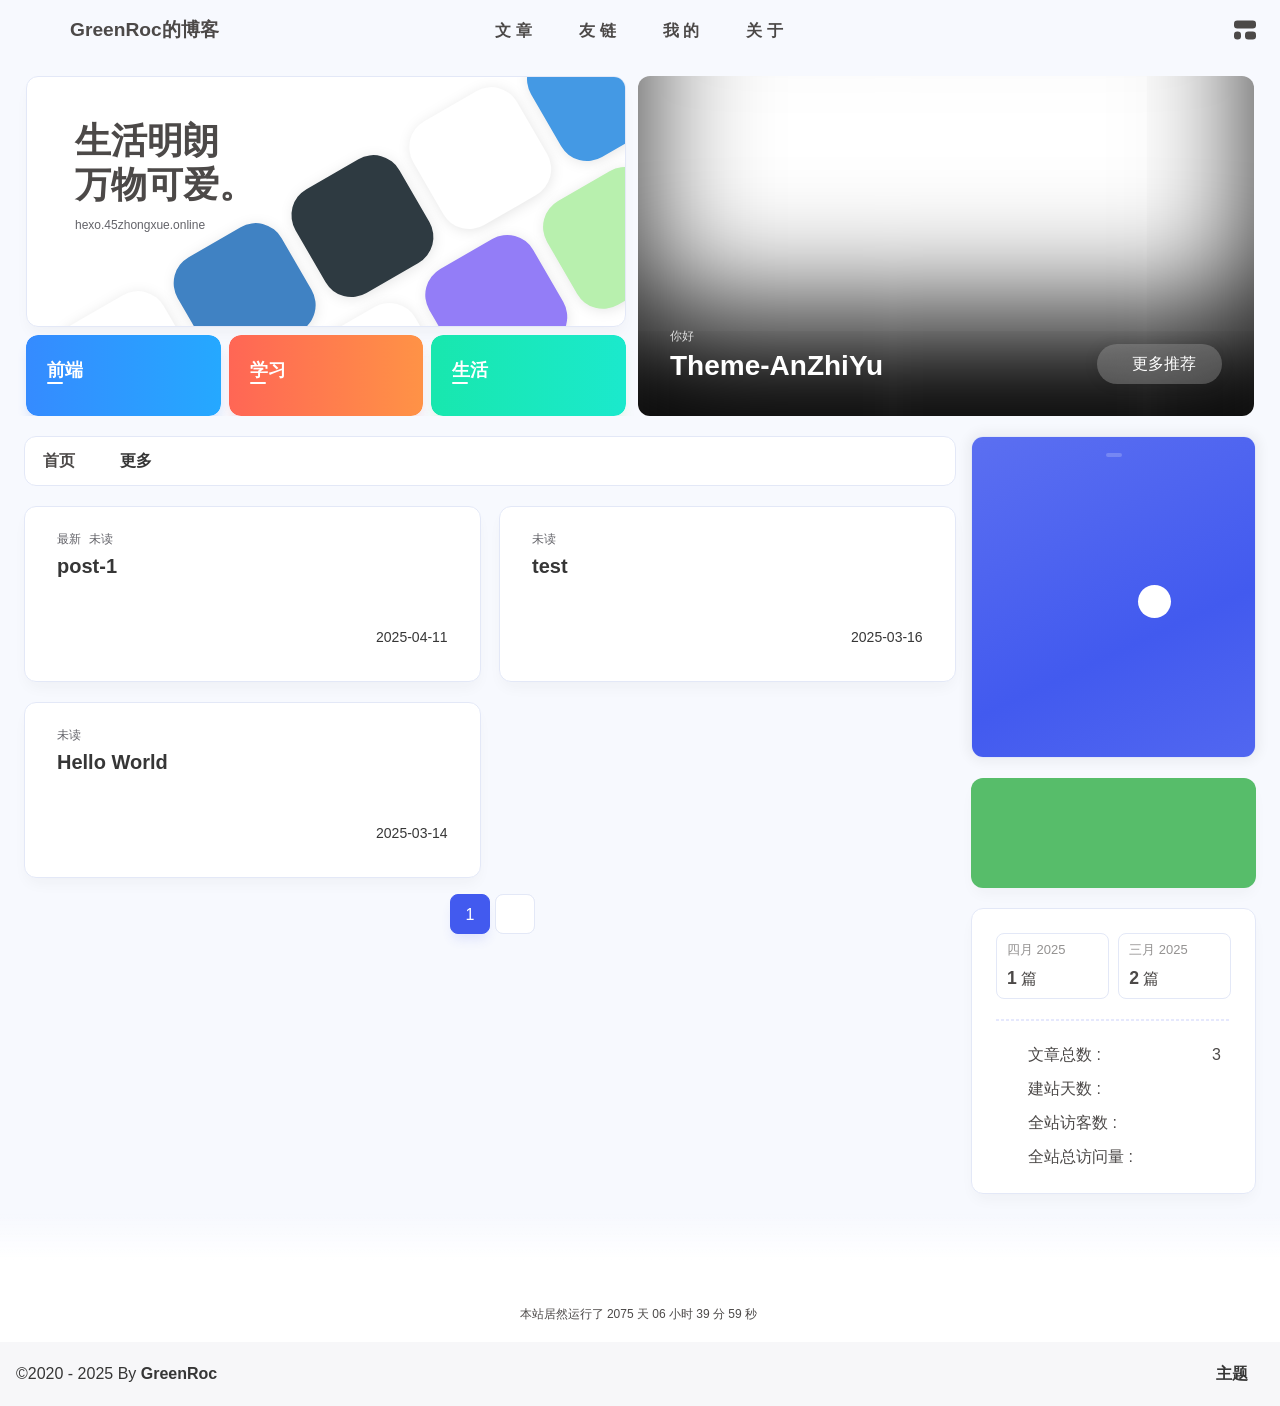
==== commit 6843fcb7: "Site updated: 2025-04-17 10:55:08" ====
--- a/index.html
+++ b/index.html
@@ -1,6 +1,6 @@
-<!DOCTYPE html><html lang="zh_CN" data-theme="light"><head><meta charset="UTF-8"><meta http-equiv="X-UA-Compatible" content="IE=edge"><meta name="viewport" content="width=device-width, initial-scale=1.0, user-scalable=no"><title>GreenRoc的博客</title><meta name="author" content="GreenRoc"><meta name="copyright" content="GreenRoc"><meta name="format-detection" content="telephone=no"><meta name="theme-color" content="#f7f9fe"><meta name="mobile-web-app-capable" content="yes"><meta name="apple-touch-fullscreen" content="yes"><meta name="apple-mobile-web-app-title" content="GreenRoc的博客"><meta name="application-name" content="GreenRoc的博客"><meta name="apple-mobile-web-app-capable" content="yes"><meta name="apple-mobile-web-app-status-bar-style" content="#f7f9fe"><meta property="og:type" content="website"><meta property="og:title" content="GreenRoc的博客"><meta property="og:url" content="http://hexo.45zhongxue.online/index.html"><meta property="og:site_name" content="GreenRoc的博客"><meta property="og:description"><meta property="og:locale" content="zh_CN"><meta property="og:image" content="https://bu.dusays.com/2023/04/27/64496e511b09c.jpg"><meta property="article:author" content="GreenRoc"><meta property="article:tag"><meta name="twitter:card" content="summary"><meta name="twitter:image" content="https://bu.dusays.com/2023/04/27/64496e511b09c.jpg"><meta name="description"><link rel="shortcut icon" href="/favicon.ico"><link rel="canonical" href="http://hexo.45zhongxue.online/"><link rel="preconnect" href="//cdn.cbd.int"/><meta name="google-site-verification" content="xxx"/><meta name="baidu-site-verification" content="code-xxx"/><meta name="msvalidate.01" content="xxx"/><link rel="stylesheet" href="/css/index.css"><link rel="stylesheet" href="https://cdn.cbd.int/node-snackbar@0.1.16/dist/snackbar.min.css" media="print" onload="this.media='all'"><link rel="stylesheet" href="https://cdn.cbd.int/@fancyapps/ui@5.0.28/dist/fancybox/fancybox.css" media="print" onload="this.media='all'"><link rel="stylesheet" href="https://npm.elemecdn.com/anzhiyu-theme-static@1.0.0/swiper/swiper.min.css" media="print" onload="this.media='all'"><script>const GLOBAL_CONFIG = {
+<!DOCTYPE html><html lang="zh_CN" data-theme="light"><head><meta charset="UTF-8"><meta http-equiv="X-UA-Compatible" content="IE=edge"><meta name="viewport" content="width=device-width, initial-scale=1.0, user-scalable=no"><title>GreenRoc的博客</title><meta name="author" content="GreenRoc"><meta name="copyright" content="GreenRoc"><meta name="format-detection" content="telephone=no"><meta name="theme-color" content="#f7f9fe"><meta name="mobile-web-app-capable" content="yes"><meta name="apple-touch-fullscreen" content="yes"><meta name="apple-mobile-web-app-title" content="GreenRoc的博客"><meta name="application-name" content="GreenRoc的博客"><meta name="apple-mobile-web-app-capable" content="yes"><meta name="apple-mobile-web-app-status-bar-style" content="#f7f9fe"><meta property="og:type" content="website"><meta property="og:title" content="GreenRoc的博客"><meta property="og:url" content="http://hexo.45zhongxue.online/index.html"><meta property="og:site_name" content="GreenRoc的博客"><meta property="og:description"><meta property="og:locale" content="zh_CN"><meta property="og:image" content="https://bu.dusays.com/2023/04/27/64496e511b09c.jpg"><meta property="article:author" content="GreenRoc"><meta property="article:tag"><meta name="twitter:card" content="summary"><meta name="twitter:image" content="https://bu.dusays.com/2023/04/27/64496e511b09c.jpg"><meta name="description"><link rel="shortcut icon" href="/favicon.ico"><link rel="canonical" href="http://hexo.45zhongxue.online/"><link rel="preconnect" href="//cdn.cbd.int"/><link rel="preconnect" href="//busuanzi.ibruce.info"/><meta name="google-site-verification" content="xxx"/><meta name="baidu-site-verification" content="code-xxx"/><meta name="msvalidate.01" content="xxx"/><link rel="stylesheet" href="/css/index.css"><link rel="stylesheet" href="https://cdn.cbd.int/node-snackbar@0.1.16/dist/snackbar.min.css" media="print" onload="this.media='all'"><link rel="stylesheet" href="https://cdn.cbd.int/@fancyapps/ui@5.0.28/dist/fancybox/fancybox.css" media="print" onload="this.media='all'"><script>const GLOBAL_CONFIG = {
   linkPageTop: undefined,
-  peoplecanvas: {"enable":true,"img":"https://upload-bbs.miyoushe.com/upload/2024/07/27/125766904/ba62475f396df9de3316a08ed9e65d86_5680958632268053399..png"},
+  peoplecanvas: undefined,
   postHeadAiDescription: undefined,
   diytitle: {"enable":true,"leaveTitle":"w(ﾟДﾟ)w 不要走！再看看嘛！","backTitle":"♪(^∇^*)欢迎肥来！"},
   LA51: undefined,
@@ -13,11 +13,11 @@
   friends_vue_info: undefined,
   navMusic: true,
   mainTone: undefined,
-  authorStatus: {"skills":["🤖️ 数码科技爱好者"]},
+  authorStatus: {"skills":["🤖️ 数码科技爱好者","🔍 分享与热心帮助","🏠 智能家居小能手","🔨 设计开发一条龙","🤝 专修交互与设计","🏃 脚踏实地行动派","🧱 团队小组发动机","💢 壮汉人狠话不多"]},
   algolia: undefined,
   localSearch: undefined,
   translate: {"defaultEncoding":2,"translateDelay":0,"msgToTraditionalChinese":"繁","msgToSimplifiedChinese":"简","rightMenuMsgToTraditionalChinese":"转为繁体","rightMenuMsgToSimplifiedChinese":"转为简体"},
-  noticeOutdate: undefined,
+  noticeOutdate: {"limitDay":365,"position":"top","messagePrev":"It has been","messageNext":"days since the last update, the content of the article may be outdated."},
   highlight: {"plugin":"highlight.js","highlightCopy":true,"highlightLang":true,"highlightHeightLimit":330},
   copy: {
     success: '复制成功',
@@ -60,7 +60,7 @@
   isHome: true,
   isHighlightShrink: false,
   isToc: false,
-  postUpdate: '2025-04-11 18:07:04',
+  postUpdate: '2025-04-17 10:53:45',
   postMainColor: '',
 }</script><noscript><style type="text/css">
   #nav {
@@ -204,20 +204,7 @@
 if (true) {
   document.addEventListener('pjax:send', () => { preloader.initLoading() })
   document.addEventListener('pjax:complete', () => { preloader.endLoading() })
-}</script><link rel="stylesheet" href="https://cdn.cbd.int/anzhiyu-theme-static@1.1.10/progress_bar/progress_bar.css"/><script async="async" src="https://cdn.cbd.int/pace-js@1.2.4/pace.min.js" data-pace-options="{ &quot;restartOnRequestAfter&quot;:false,&quot;eventLag&quot;:false}"></script><div class="page" id="body-wrap"><header class="not-top-img" id="page-header"><nav id="nav"><div id="nav-group"><span id="blog_name"><a id="site-name" href="/" accesskey="h"><div class="title">GreenRoc的博客</div><i class="anzhiyufont anzhiyu-icon-house-chimney"></i></a></span><div class="mask-name-container"><div id="name-container"><a id="page-name" href="javascript:anzhiyu.scrollToDest(0, 500)">PAGE_NAME</a></div></div><div id="menus"></div><div id="nav-right"><div class="nav-button" id="randomPost_button"><a class="site-page" onclick="toRandomPost()" title="随机前往一个文章" href="javascript:void(0);"><i class="anzhiyufont anzhiyu-icon-dice"></i></a></div><input id="center-console" type="checkbox"/><label class="widget" for="center-console" title="中控台" onclick="anzhiyu.switchConsole();"><i class="left"></i><i class="widget center"></i><i class="widget right"></i></label><div id="console"><div class="console-card-group-reward"><ul class="reward-all console-card"><li class="reward-item"><a href="https://npm.elemecdn.com/anzhiyu-blog@1.1.6/img/post/common/qrcode-weichat.png" target="_blank"><img class="post-qr-code-img" alt="微信" src= "[data-uri]" onerror="this.onerror=null,this.src=&quot;/img/404.jpg&quot;" data-lazy-src="https://npm.elemecdn.com/anzhiyu-blog@1.1.6/img/post/common/qrcode-weichat.png"/></a><div class="post-qr-code-desc">微信</div></li><li class="reward-item"><a href="https://npm.elemecdn.com/anzhiyu-blog@1.1.6/img/post/common/qrcode-alipay.png" target="_blank"><img class="post-qr-code-img" alt="支付宝" src= "[data-uri]" onerror="this.onerror=null,this.src=&quot;/img/404.jpg&quot;" data-lazy-src="https://npm.elemecdn.com/anzhiyu-blog@1.1.6/img/post/common/qrcode-alipay.png"/></a><div class="post-qr-code-desc">支付宝</div></li></ul></div><div class="console-card-group"><div class="console-card-group-left"><div class="console-card" id="card-newest-comments"><div class="card-content"><div class="author-content-item-tips">互动</div><span class="author-content-item-title"> 最新评论</span></div><div class="aside-list"><span>正在加载中...</span></div></div></div><div class="console-card-group-right"><div class="console-card tags"><div class="card-content"><div class="author-content-item-tips">兴趣点</div><span class="author-content-item-title">寻找你感兴趣的领域</span></div></div><div class="console-card history"><div class="item-headline"><i class="anzhiyufont anzhiyu-icon-box-archiv"></i><span>文章</span></div><div class="card-archives"><div class="item-headline"><i class="anzhiyufont anzhiyu-icon-archive"></i><span>归档</span></div><ul class="card-archive-list"><li class="card-archive-list-item"><a class="card-archive-list-link" href="/archives/2025/04/"><span class="card-archive-list-date">四月 2025</span><div class="card-archive-list-count-group"><span class="card-archive-list-count">1</span><span>篇</span></div></a></li><li class="card-archive-list-item"><a class="card-archive-list-link" href="/archives/2025/03/"><span class="card-archive-list-date">三月 2025</span><div class="card-archive-list-count-group"><span class="card-archive-list-count">2</span><span>篇</span></div></a></li></ul></div><hr/></div></div></div><div class="button-group"><div class="console-btn-item"><a class="darkmode_switchbutton" title="显示模式切换" href="javascript:void(0);"><i class="anzhiyufont anzhiyu-icon-moon"></i></a></div><div class="console-btn-item" id="consoleHideAside" onclick="anzhiyu.hideAsideBtn()" title="边栏显示控制"><a class="asideSwitch"><i class="anzhiyufont anzhiyu-icon-arrows-left-right"></i></a></div><div class="console-btn-item" id="consoleMusic" onclick="anzhiyu.musicToggle()" title="音乐开关"><a class="music-switch"><i class="anzhiyufont anzhiyu-icon-music"></i></a></div></div><div class="console-mask" onclick="anzhiyu.hideConsole()" href="javascript:void(0);"></div></div><div class="nav-button" id="nav-totop"><a class="totopbtn" href="javascript:void(0);"><i class="anzhiyufont anzhiyu-icon-arrow-up"></i><span id="percent" onclick="anzhiyu.scrollToDest(0,500)">0</span></a></div><div id="toggle-menu"><a class="site-page" href="javascript:void(0);" title="切换"><i class="anzhiyufont anzhiyu-icon-bars"></i></a></div></div></div></nav></header><main id="blog-container"><div id="home_top"><div class="swiper_container_card" style="height: auto;width: 100%"><div id="bannerGroup"><div id="random-banner"><canvas id="peoplecanvas"></canvas><a id="random-hover" href="javascript:toRandomPost()"><i class="anzhiyufont anzhiyu-icon-paper-plane"></i><div class="bannerText">随便逛逛<i class="anzhiyufont anzhiyu-icon-arrow-right"></i></div></a></div><div class="categoryGroup"><div class="categoryItem" style="box-shadow:var(--anzhiyu-shadow-blue)"><a class="categoryButton blue" href="/categories/%E5%89%8D%E7%AB%AF%E5%BC%80%E5%8F%91/"><span class="categoryButtonText">前端</span><i class="anzhiyufont anzhiyu-icon-dove"></i></a></div><div class="categoryItem" style="box-shadow:var(--anzhiyu-shadow-red)"><a class="categoryButton red" href="/categories/learning/"><span class="categoryButtonText">学习</span><i class="anzhiyufont anzhiyu-icon-fire"></i></a></div><div class="categoryItem" style="box-shadow:var(--anzhiyu-shadow-green)"><a class="categoryButton green" href="/categories/%E7%94%9F%E6%B4%BB%E6%97%A5%E5%B8%B8/"><span class="categoryButtonText">生活</span><i class="anzhiyufont anzhiyu-icon-book"></i></a></div></div></div><div id="swiper_container_blog"><div class="blog-slider swiper-container-fade swiper-container-horizontal" id="swiper_container"><div class="blog-slider__wrp swiper-wrapper" style="transition-duration: 0ms;"><div class="blog-slider__item swiper-slide" style="width: 750px; opacity: 1; transform: translate3d(0px, 0px, 0px); transition-duration: 0ms;"><a class="blog-slider__img" href="2025/03/14/hello-world/" title="Hello World"><img width="48" height="48" alt="图片" onerror="this.src=undefined; this.onerror = null;"></a><div class="blog-slider__content"><span class="blog-slider__code">2025-03-14</span><a class="blog-slider__title" href="2025/03/14/hello-world/" alt="Hello World">Hello World</a><div class="blog-slider__text">Welcome to Hexo! This is your very first post. Check documentation for more info. If you get any problems when using Hexo, you can find the answer in troubleshooting or you can ask me on GitHub.
-Quick StartCreate a new post1$ hexo new &amp;quot;My New Post&amp;quot;
-
-More info: Writing
-Run server1$ hexo server
-
-More info: Server
-Generate static files1$ hexo generate
-
-More info: Generating
-Deploy to remote sites1$ hexo deploy
-
-More info: Deployment
-</div><a class="blog-slider__button" href="2025/03/14/hello-world/" alt="Hello World">详情   </a></div></div><div class="blog-slider__item swiper-slide" style="width: 750px; opacity: 1; transform: translate3d(0px, 0px, 0px); transition-duration: 0ms;"><a class="blog-slider__img" href="2025/04/11/post-1/" title="post-1"><img width="48" height="48" alt="图片" onerror="this.src=undefined; this.onerror = null;"></a><div class="blog-slider__content"><span class="blog-slider__code">2025-04-11</span><a class="blog-slider__title" href="2025/04/11/post-1/" alt="post-1">post-1</a><div class="blog-slider__text">第17课：二战后资本主义的新变化
+}</script><link rel="stylesheet" href="https://cdn.cbd.int/anzhiyu-theme-static@1.1.10/progress_bar/progress_bar.css"/><script async="async" src="https://cdn.cbd.int/pace-js@1.2.4/pace.min.js" data-pace-options="{ &quot;restartOnRequestAfter&quot;:false,&quot;eventLag&quot;:false}"></script><div class="page" id="body-wrap"><header class="not-top-img" id="page-header"><nav id="nav"><div id="nav-group"><span id="blog_name"><div class="back-home-button"><i class="anzhiyufont anzhiyu-icon-grip-vertical"></i><div class="back-menu-list-groups"><div class="back-menu-list-group"><div class="back-menu-list-title">网页</div><div class="back-menu-list"><a class="back-menu-item" target="_blank" rel="noopener" href="https://blog.anheyu.com/" title="博客"><img class="back-menu-item-icon" src= "[data-uri]" onerror="this.onerror=null,this.src=&quot;/img/404.jpg&quot;" data-lazy-src="/img/favicon.ico" alt="博客"/><span class="back-menu-item-text">博客</span></a></div></div><div class="back-menu-list-group"><div class="back-menu-list-title">项目</div><div class="back-menu-list"><a class="back-menu-item" target="_blank" rel="noopener" href="https://image.anheyu.com/" title="安知鱼图床"><img class="back-menu-item-icon" src= "[data-uri]" onerror="this.onerror=null,this.src=&quot;/img/404.jpg&quot;" data-lazy-src="https://image.anheyu.com/favicon.ico" alt="安知鱼图床"/><span class="back-menu-item-text">安知鱼图床</span></a></div></div></div></div><a id="site-name" href="/" accesskey="h"><div class="title">GreenRoc的博客</div><i class="anzhiyufont anzhiyu-icon-house-chimney"></i></a></span><div class="mask-name-container"><div id="name-container"><a id="page-name" href="javascript:anzhiyu.scrollToDest(0, 500)">PAGE_NAME</a></div></div><div id="menus"><div class="menus_items"><div class="menus_item"><a class="site-page" href="javascript:void(0);"><span> 文章</span></a><ul class="menus_item_child"><li><a class="site-page child faa-parent animated-hover" href="/categories/"><i class="anzhiyufont anzhiyu-icon-shapes faa-tada" style="font-size: 0.9em;"></i><span> 分类</span></a></li><li><a class="site-page child faa-parent animated-hover" href="/tags/"><i class="anzhiyufont anzhiyu-icon-tags faa-tada" style="font-size: 0.9em;"></i><span> 标签</span></a></li></ul></div><div class="menus_item"><a class="site-page" href="javascript:void(0);"><span> 友链</span></a><ul class="menus_item_child"><li><a class="site-page child faa-parent animated-hover" href="/link/"><i class="anzhiyufont anzhiyu-icon-link faa-tada" style="font-size: 0.9em;"></i><span> 友人帐</span></a></li><li><a class="site-page child faa-parent animated-hover" href="/comments/"><i class="anzhiyufont anzhiyu-icon-envelope faa-tada" style="font-size: 0.9em;"></i><span> 留言板</span></a></li></ul></div><div class="menus_item"><a class="site-page" href="javascript:void(0);"><span> 我的</span></a><ul class="menus_item_child"><li><a class="site-page child faa-parent animated-hover" href="/music/"><i class="anzhiyufont anzhiyu-icon-music faa-tada" style="font-size: 0.9em;"></i><span> 音乐馆</span></a></li><li><a class="site-page child faa-parent animated-hover" href="/album/"><i class="anzhiyufont anzhiyu-icon-images faa-tada" style="font-size: 0.9em;"></i><span> 相册集</span></a></li></ul></div><div class="menus_item"><a class="site-page" href="javascript:void(0);"><span> 关于</span></a><ul class="menus_item_child"><li><a class="site-page child faa-parent animated-hover" href="/about/"><i class="anzhiyufont anzhiyu-icon-paper-plane faa-tada" style="font-size: 0.9em;"></i><span> 关于本人</span></a></li><li><a class="site-page child faa-parent animated-hover" href="javascript:toRandomPost()"><i class="anzhiyufont anzhiyu-icon-shoe-prints1 faa-tada" style="font-size: 0.9em;"></i><span> 随便逛逛</span></a></li></ul></div></div></div><div id="nav-right"><div class="nav-button" id="randomPost_button"><a class="site-page" onclick="toRandomPost()" title="随机前往一个文章" href="javascript:void(0);"><i class="anzhiyufont anzhiyu-icon-dice"></i></a></div><input id="center-console" type="checkbox"/><label class="widget" for="center-console" title="中控台" onclick="anzhiyu.switchConsole();"><i class="left"></i><i class="widget center"></i><i class="widget right"></i></label><div id="console"><div class="console-card-group-reward"><ul class="reward-all console-card"><li class="reward-item"><a href="https://npm.elemecdn.com/anzhiyu-blog@1.1.6/img/post/common/qrcode-weichat.png" target="_blank"><img class="post-qr-code-img" alt="微信" src= "[data-uri]" onerror="this.onerror=null,this.src=&quot;/img/404.jpg&quot;" data-lazy-src="https://npm.elemecdn.com/anzhiyu-blog@1.1.6/img/post/common/qrcode-weichat.png"/></a><div class="post-qr-code-desc">微信</div></li><li class="reward-item"><a href="https://npm.elemecdn.com/anzhiyu-blog@1.1.6/img/post/common/qrcode-alipay.png" target="_blank"><img class="post-qr-code-img" alt="支付宝" src= "[data-uri]" onerror="this.onerror=null,this.src=&quot;/img/404.jpg&quot;" data-lazy-src="https://npm.elemecdn.com/anzhiyu-blog@1.1.6/img/post/common/qrcode-alipay.png"/></a><div class="post-qr-code-desc">支付宝</div></li></ul></div><div class="console-card-group"><div class="console-card-group-left"><div class="console-card" id="card-newest-comments"><div class="card-content"><div class="author-content-item-tips">互动</div><span class="author-content-item-title"> 最新评论</span></div><div class="aside-list"><span>正在加载中...</span></div></div></div><div class="console-card-group-right"><div class="console-card tags"><div class="card-content"><div class="author-content-item-tips">兴趣点</div><span class="author-content-item-title">寻找你感兴趣的领域</span></div></div><div class="console-card history"><div class="item-headline"><i class="anzhiyufont anzhiyu-icon-box-archiv"></i><span>文章</span></div><div class="card-archives"><div class="item-headline"><i class="anzhiyufont anzhiyu-icon-archive"></i><span>归档</span></div><ul class="card-archive-list"><li class="card-archive-list-item"><a class="card-archive-list-link" href="/archives/2025/04/"><span class="card-archive-list-date">四月 2025</span><div class="card-archive-list-count-group"><span class="card-archive-list-count">1</span><span>篇</span></div></a></li><li class="card-archive-list-item"><a class="card-archive-list-link" href="/archives/2025/03/"><span class="card-archive-list-date">三月 2025</span><div class="card-archive-list-count-group"><span class="card-archive-list-count">2</span><span>篇</span></div></a></li></ul></div><hr/></div></div></div><div class="button-group"><div class="console-btn-item"><a class="darkmode_switchbutton" title="显示模式切换" href="javascript:void(0);"><i class="anzhiyufont anzhiyu-icon-moon"></i></a></div><div class="console-btn-item" id="consoleHideAside" onclick="anzhiyu.hideAsideBtn()" title="边栏显示控制"><a class="asideSwitch"><i class="anzhiyufont anzhiyu-icon-arrows-left-right"></i></a></div><div class="console-btn-item" id="consoleMusic" onclick="anzhiyu.musicToggle()" title="音乐开关"><a class="music-switch"><i class="anzhiyufont anzhiyu-icon-music"></i></a></div></div><div class="console-mask" onclick="anzhiyu.hideConsole()" href="javascript:void(0);"></div></div><div class="nav-button" id="nav-totop"><a class="totopbtn" href="javascript:void(0);"><i class="anzhiyufont anzhiyu-icon-arrow-up"></i><span id="percent" onclick="anzhiyu.scrollToDest(0,500)">0</span></a></div><div id="toggle-menu"><a class="site-page" href="javascript:void(0);" title="切换"><i class="anzhiyufont anzhiyu-icon-bars"></i></a></div></div></div></nav></header><main id="blog-container"><div id="home_top"><div class="swiper_container_card" style="height: auto;width: 100%"><div id="bannerGroup"><div id="random-banner"><div class="banners-title"><div class="banners-title-big">生活明朗</div><div class="banners-title-big">万物可爱。</div><div class="banners-title-small">hexo.45zhongxue.online</div></div><div id="skills-tags-group-all"><div class="tags-group-wrapper"><div class="tags-group-icon-pair"><div class="tags-group-icon" style="background: #fff"><img class="no-lightbox" title="Java" src= "[data-uri]" onerror="this.onerror=null,this.src=&quot;/img/404.jpg&quot;" data-lazy-src="https://bu.dusays.com/2023/04/09/643293b1184e9.jpg" size="60px" alt="Java"></div><div class="tags-group-icon" style="background: #57b6e6"><img class="no-lightbox" title="Docker" src= "[data-uri]" onerror="this.onerror=null,this.src=&quot;/img/404.jpg&quot;" data-lazy-src="https://bu.dusays.com/2023/04/09/643293b0f0abe.png" size="60px" alt="Docker"></div></div><div class="tags-group-icon-pair"><div class="tags-group-icon" style="background: #4082c3"><img class="no-lightbox" title="Photoshop" src= "[data-uri]" onerror="this.onerror=null,this.src=&quot;/img/404.jpg&quot;" data-lazy-src="https://bu.dusays.com/2022/12/15/639aa3a5c240e.png" size="60px" alt="Photoshop"></div><div class="tags-group-icon" style="background: #333"><img class="no-lightbox" title="Node" src= "[data-uri]" onerror="this.onerror=null,this.src=&quot;/img/404.jpg&quot;" data-lazy-src="https://npm.elemecdn.com/anzhiyu-blog@2.1.1/img/svg/node-logo.svg" size="60px" alt="Node"></div></div><div class="tags-group-icon-pair"><div class="tags-group-icon" style="background: #2e3a41"><img class="no-lightbox" title="Webpack" src= "[data-uri]" onerror="this.onerror=null,this.src=&quot;/img/404.jpg&quot;" data-lazy-src="https://bu.dusays.com/2023/04/09/643293b68026c.png" size="60px" alt="Webpack"></div><div class="tags-group-icon" style="background: #fff"><img class="no-lightbox" title="Pinia" src= "[data-uri]" onerror="this.onerror=null,this.src=&quot;/img/404.jpg&quot;" data-lazy-src="https://npm.elemecdn.com/anzhiyu-blog@2.0.8/img/svg/pinia-logo.svg" size="60px" alt="Pinia"></div></div><div class="tags-group-icon-pair"><div class="tags-group-icon" style="background: #fff"><img class="no-lightbox" title="Python" src= "[data-uri]" onerror="this.onerror=null,this.src=&quot;/img/404.jpg&quot;" data-lazy-src="https://bu.dusays.com/2023/04/09/643293b1230f7.png" size="60px" alt="Python"></div><div class="tags-group-icon" style="background: #937df7"><img class="no-lightbox" title="Vite" src= "[data-uri]" onerror="this.onerror=null,this.src=&quot;/img/404.jpg&quot;" data-lazy-src="https://npm.elemecdn.com/anzhiyu-blog@2.0.8/img/svg/vite-logo.svg" size="60px" alt="Vite"></div></div><div class="tags-group-icon-pair"><div class="tags-group-icon" style="background: #4499e4"><img class="no-lightbox" title="Flutter" src= "[data-uri]" onerror="this.onerror=null,this.src=&quot;/img/404.jpg&quot;" data-lazy-src="https://bu.dusays.com/2023/04/09/643293b1055c2.png" size="60px" alt="Flutter"></div><div class="tags-group-icon" style="background: #b8f0ae"><img class="no-lightbox" title="Vue" src= "[data-uri]" onerror="this.onerror=null,this.src=&quot;/img/404.jpg&quot;" data-lazy-src="https://bu.dusays.com/2023/04/09/643293b6788bd.png" size="60px" alt="Vue"></div></div><div class="tags-group-icon-pair"><div class="tags-group-icon" style="background: #222"><img class="no-lightbox" title="React" src= "[data-uri]" onerror="this.onerror=null,this.src=&quot;/img/404.jpg&quot;" data-lazy-src="[data-uri]" size="60px" alt="React"></div><div class="tags-group-icon" style="background: #2c51db"><img class="no-lightbox" title="CSS3" src= "[data-uri]" onerror="this.onerror=null,this.src=&quot;/img/404.jpg&quot;" data-lazy-src="https://bu.dusays.com/2022/12/15/639aa3a5c251e.png" size="60px" alt="CSS3"></div></div><div class="tags-group-icon-pair"><div class="tags-group-icon" style="background: #f7cb4f"><img class="no-lightbox" title="JS" src= "[data-uri]" onerror="this.onerror=null,this.src=&quot;/img/404.jpg&quot;" data-lazy-src="https://bu.dusays.com/2023/04/09/643293b121f02.png" size="60px" alt="JS"></div><div class="tags-group-icon" style="background: #e9572b"><img class="no-lightbox" title="HTML" src= "[data-uri]" onerror="this.onerror=null,this.src=&quot;/img/404.jpg&quot;" data-lazy-src="https://bu.dusays.com/2022/12/15/639aa3a5c241c.png" size="60px" alt="HTML"></div></div><div class="tags-group-icon-pair"><div class="tags-group-icon" style="background: #df5b40"><img class="no-lightbox" title="Git" src= "[data-uri]" onerror="this.onerror=null,this.src=&quot;/img/404.jpg&quot;" data-lazy-src="https://bu.dusays.com/2023/04/09/643293b10ccdd.webp" size="60px" alt="Git"></div><div class="tags-group-icon" style="background: #e65164"><img class="no-lightbox" title="Apifox" src= "[data-uri]" onerror="this.onerror=null,this.src=&quot;/img/404.jpg&quot;" data-lazy-src="https://bu.dusays.com/2022/11/19/6378d6458c6b6.png" size="60px" alt="Apifox"></div></div><div class="tags-group-icon-pair"><div class="tags-group-icon" style="background: #fff"><img class="no-lightbox" title="Java" src= "[data-uri]" onerror="this.onerror=null,this.src=&quot;/img/404.jpg&quot;" data-lazy-src="https://bu.dusays.com/2023/04/09/643293b1184e9.jpg" size="60px" alt="Java"></div><div class="tags-group-icon" style="background: #57b6e6"><img class="no-lightbox" title="Docker" src= "[data-uri]" onerror="this.onerror=null,this.src=&quot;/img/404.jpg&quot;" data-lazy-src="https://bu.dusays.com/2023/04/09/643293b0f0abe.png" size="60px" alt="Docker"></div></div><div class="tags-group-icon-pair"><div class="tags-group-icon" style="background: #4082c3"><img class="no-lightbox" title="Photoshop" src= "[data-uri]" onerror="this.onerror=null,this.src=&quot;/img/404.jpg&quot;" data-lazy-src="https://bu.dusays.com/2022/12/15/639aa3a5c240e.png" size="60px" alt="Photoshop"></div><div class="tags-group-icon" style="background: #333"><img class="no-lightbox" title="Node" src= "[data-uri]" onerror="this.onerror=null,this.src=&quot;/img/404.jpg&quot;" data-lazy-src="https://npm.elemecdn.com/anzhiyu-blog@2.1.1/img/svg/node-logo.svg" size="60px" alt="Node"></div></div><div class="tags-group-icon-pair"><div class="tags-group-icon" style="background: #2e3a41"><img class="no-lightbox" title="Webpack" src= "[data-uri]" onerror="this.onerror=null,this.src=&quot;/img/404.jpg&quot;" data-lazy-src="https://bu.dusays.com/2023/04/09/643293b68026c.png" size="60px" alt="Webpack"></div><div class="tags-group-icon" style="background: #fff"><img class="no-lightbox" title="Pinia" src= "[data-uri]" onerror="this.onerror=null,this.src=&quot;/img/404.jpg&quot;" data-lazy-src="https://npm.elemecdn.com/anzhiyu-blog@2.0.8/img/svg/pinia-logo.svg" size="60px" alt="Pinia"></div></div><div class="tags-group-icon-pair"><div class="tags-group-icon" style="background: #fff"><img class="no-lightbox" title="Python" src= "[data-uri]" onerror="this.onerror=null,this.src=&quot;/img/404.jpg&quot;" data-lazy-src="https://bu.dusays.com/2023/04/09/643293b1230f7.png" size="60px" alt="Python"></div><div class="tags-group-icon" style="background: #937df7"><img class="no-lightbox" title="Vite" src= "[data-uri]" onerror="this.onerror=null,this.src=&quot;/img/404.jpg&quot;" data-lazy-src="https://npm.elemecdn.com/anzhiyu-blog@2.0.8/img/svg/vite-logo.svg" size="60px" alt="Vite"></div></div><div class="tags-group-icon-pair"><div class="tags-group-icon" style="background: #4499e4"><img class="no-lightbox" title="Flutter" src= "[data-uri]" onerror="this.onerror=null,this.src=&quot;/img/404.jpg&quot;" data-lazy-src="https://bu.dusays.com/2023/04/09/643293b1055c2.png" size="60px" alt="Flutter"></div><div class="tags-group-icon" style="background: #b8f0ae"><img class="no-lightbox" title="Vue" src= "[data-uri]" onerror="this.onerror=null,this.src=&quot;/img/404.jpg&quot;" data-lazy-src="https://bu.dusays.com/2023/04/09/643293b6788bd.png" size="60px" alt="Vue"></div></div><div class="tags-group-icon-pair"><div class="tags-group-icon" style="background: #222"><img class="no-lightbox" title="React" src= "[data-uri]" onerror="this.onerror=null,this.src=&quot;/img/404.jpg&quot;" data-lazy-src="[data-uri]" size="60px" alt="React"></div><div class="tags-group-icon" style="background: #2c51db"><img class="no-lightbox" title="CSS3" src= "[data-uri]" onerror="this.onerror=null,this.src=&quot;/img/404.jpg&quot;" data-lazy-src="https://bu.dusays.com/2022/12/15/639aa3a5c251e.png" size="60px" alt="CSS3"></div></div><div class="tags-group-icon-pair"><div class="tags-group-icon" style="background: #f7cb4f"><img class="no-lightbox" title="JS" src= "[data-uri]" onerror="this.onerror=null,this.src=&quot;/img/404.jpg&quot;" data-lazy-src="https://bu.dusays.com/2023/04/09/643293b121f02.png" size="60px" alt="JS"></div><div class="tags-group-icon" style="background: #e9572b"><img class="no-lightbox" title="HTML" src= "[data-uri]" onerror="this.onerror=null,this.src=&quot;/img/404.jpg&quot;" data-lazy-src="https://bu.dusays.com/2022/12/15/639aa3a5c241c.png" size="60px" alt="HTML"></div></div><div class="tags-group-icon-pair"><div class="tags-group-icon" style="background: #df5b40"><img class="no-lightbox" title="Git" src= "[data-uri]" onerror="this.onerror=null,this.src=&quot;/img/404.jpg&quot;" data-lazy-src="https://bu.dusays.com/2023/04/09/643293b10ccdd.webp" size="60px" alt="Git"></div><div class="tags-group-icon" style="background: #e65164"><img class="no-lightbox" title="Apifox" src= "[data-uri]" onerror="this.onerror=null,this.src=&quot;/img/404.jpg&quot;" data-lazy-src="https://bu.dusays.com/2022/11/19/6378d6458c6b6.png" size="60px" alt="Apifox"></div></div></div></div><a id="random-hover" href="javascript:toRandomPost()"><i class="anzhiyufont anzhiyu-icon-paper-plane"></i><div class="bannerText">随便逛逛<i class="anzhiyufont anzhiyu-icon-arrow-right"></i></div></a></div><div class="categoryGroup"><div class="categoryItem" style="box-shadow:var(--anzhiyu-shadow-blue)"><a class="categoryButton blue" href="/categories/%E5%89%8D%E7%AB%AF%E5%BC%80%E5%8F%91/"><span class="categoryButtonText">前端</span><i class="anzhiyufont anzhiyu-icon-dove"></i></a></div><div class="categoryItem" style="box-shadow:var(--anzhiyu-shadow-red)"><a class="categoryButton red" href="/categories/learning/"><span class="categoryButtonText">学习</span><i class="anzhiyufont anzhiyu-icon-fire"></i></a></div><div class="categoryItem" style="box-shadow:var(--anzhiyu-shadow-green)"><a class="categoryButton green" href="/categories/%E7%94%9F%E6%B4%BB%E6%97%A5%E5%B8%B8/"><span class="categoryButtonText">生活</span><i class="anzhiyufont anzhiyu-icon-book"></i></a></div></div></div><div class="topGroup"><div class="recent-post-item" onclick="pjax.loadUrl(&quot;/2025/03/14/hello-world/&quot;)"><div class="post_cover left_radius"><a href="2025/03/14/hello-world/" title="Hello World"><span class="recent-post-top-text">荐</span><img class="post_bg" onerror="this.onerror=null;this.src='/img/404.jpg'" alt="cover"></a></div><div class="recent-post-info"><a class="article-title" href="2025/03/14/hello-world/" title="Hello World">Hello World</a></div></div><div class="recent-post-item" onclick="pjax.loadUrl(&quot;/2025/04/11/post-1/&quot;)"><div class="post_cover left_radius"><a href="2025/04/11/post-1/" title="post-1"><span class="recent-post-top-text">荐</span><img class="post_bg" onerror="this.onerror=null;this.src='/img/404.jpg'" alt="cover"></a></div><div class="recent-post-info"><a class="article-title" href="2025/04/11/post-1/" title="post-1">post-1</a></div></div><div class="recent-post-item" onclick="pjax.loadUrl(&quot;/2025/03/16/test/&quot;)"><div class="post_cover left_radius"><a href="2025/03/16/test/" title="test"><span class="recent-post-top-text">荐</span><img class="post_bg" onerror="this.onerror=null;this.src='/img/404.jpg'" alt="cover"></a></div><div class="recent-post-info"><a class="article-title" href="2025/03/16/test/" title="test">test</a></div></div><a class="todayCard" id="todayCard" target="_blank" rel="noopener" href="https://docs.anheyu.com/" style="z-index: 1;"><div class="todayCard-info"><div class="todayCard-tips">你好</div><div class="todayCard-title">Theme-AnZhiYu</div></div><img class="todayCard-cover" src= "[data-uri]" onerror="this.onerror=null,this.src=&quot;/img/404.jpg&quot;" data-lazy-src="https://bu.dusays.com/2023/05/13/645fa3cf90d70.webp" onerror="this.onerror=null;this.src='/img/404.jpg'" alt="封面"><div class="banner-button-group"><div class="banner-button" onclick="event.stopPropagation();event.preventDefault();anzhiyu.hideTodayCard();"><i class="anzhiyufont anzhiyu-icon-arrow-circle-right"></i><span class="banner-button-text">更多推荐</span></div></div></a></div><link rel="stylesheet"></div></div><div class="layout" id="content-inner"><div class="recent-posts" id="recent-posts"><div id="categoryBar"><div class="category-bar" id="category-bar"><div id="catalog-bar"><div id="catalog-list"><div class="catalog-list-item" id="首页"><a href="/">首页</a></div></div><div class="category-bar-next" id="category-bar-next" onclick="anzhiyu.scrollCategoryBarToRight()"><i class="anzhiyufont anzhiyu-icon-angle-double-right"></i></div><a class="catalog-more" href="/categories/">更多</a></div></div></div><div class="recent-post-item lastestpost-item" onclick="pjax.loadUrl('/2025/04/11/post-1/')"><div class="recent-post-info no-cover"><div class="recent-post-info-top"><div class="recent-post-info-top-tips"><span class="newPost">最新</span><a class="unvisited-post" href="/2025/04/11/post-1/" title="post-1">未读</a></div><a class="article-title" href="/2025/04/11/post-1/" title="post-1">post-1</a></div><div class="article-meta-wrap"><span class="post-meta-date"><i class="anzhiyufont anzhiyu-icon-calendar-days" style="font-size: 15px; display:none"></i><span class="article-meta-label">发表于</span><time datetime="2025-04-11T09:28:45.000Z" title="发表于 2025-04-11 17:28:45" time="2025-04-11 17:28:45">2025-04-11</time><time class="time_hidden" datetime="2025-04-11T09:29:35.538Z" title="更新于 2025-04-11 17:29:35" time="2025-04-11 17:29:35">2025-04-11</time></span></div><div class="content">第17课：二战后资本主义的新变化
 二战后，欧洲经济恢复和发展的原因：
 
 美国的援助： 马歇尔计划
@@ -270,7 +257,7 @@
 美国“新经济”的特征：
 
 信息化，全球化，高效益 **
- ...</div><a class="blog-slider__button" href="2025/04/11/post-1/" alt="post-1">详情   </a></div></div><div class="blog-slider__item swiper-slide" style="width: 750px; opacity: 1; transform: translate3d(0px, 0px, 0px); transition-duration: 0ms;"><a class="blog-slider__img" href="2025/03/16/test/" title="test"><img width="48" height="48" alt="图片" onerror="this.src=undefined; this.onerror = null;"></a><div class="blog-slider__content"><span class="blog-slider__code">2025-03-16</span><a class="blog-slider__title" href="2025/03/16/test/" alt="test">test</a><div class="blog-slider__text">冷战相关答案
+ ...</div></div></div><div class="recent-post-item" onclick="pjax.loadUrl('/2025/03/16/test/')"><div class="recent-post-info no-cover"><div class="recent-post-info-top"><div class="recent-post-info-top-tips"><a class="unvisited-post" href="/2025/03/16/test/" title="test">未读</a></div><a class="article-title" href="/2025/03/16/test/" title="test">test</a></div><div class="article-meta-wrap"><span class="post-meta-date"><i class="anzhiyufont anzhiyu-icon-calendar-days" style="font-size: 15px; display:none"></i><span class="article-meta-label">发表于</span><time datetime="2025-03-15T16:00:00.000Z" title="发表于 2025-03-16 00:00:00" time="2025-03-16 00:00:00">2025-03-16</time><time class="time_hidden" datetime="2025-03-16T02:40:42.327Z" title="更新于 2025-03-16 10:40:42" time="2025-03-16 10:40:42">2025-03-16</time></span></div><div class="content">冷战相关答案
 1、冷战的时间？答：1947年（杜鲁门主义出台）至1991年（苏联解体）。  
 
 2、冷战的背景？冷战爆发的根本原因？
@@ -302,123 +289,6 @@
 影响：冷战正式开始的标志，是美国对外政策的重要转折点。
 
 
-7、马歇尔计划的另一名称？答：欧洲复兴计划（E ...</div><a class="blog-slider__button" href="2025/03/16/test/" alt="test">详情   </a></div></div></div><div class="blog-slider__pagination swiper-pagination-clickable swiper-pagination-bullets"></div></div><div id="topPostGroup"><div class="top-group-list-item"><div class="post_cover left_radius"><a href="2025/03/14/hello-world/" title="Hello World"><span class="top-group-text">荐</span><img class="post_bg" alt="Hello World" onerror="this.src=undefined; this.onerror = null;"></a></div><div class="top-group-info"><a class="article-title" href="2025/03/14/hello-world/" title="Hello World">Hello World</a></div></div><div class="top-group-list-item"><div class="post_cover left_radius"><a href="2025/04/11/post-1/" title="post-1"><span class="top-group-text">荐</span><img class="post_bg" alt="post-1" onerror="this.src=undefined; this.onerror = null;"></a></div><div class="top-group-info"><a class="article-title" href="2025/04/11/post-1/" title="post-1">post-1</a></div></div><div class="top-group-list-item"><div class="post_cover left_radius"><a href="2025/03/16/test/" title="test"><span class="top-group-text">荐</span><img class="post_bg" alt="test" onerror="this.src=undefined; this.onerror = null;"></a></div><div class="top-group-info"><a class="article-title" href="2025/03/16/test/" title="test">test</a></div></div><div class="top-group-list-none"></div><div class="top-group-list-none"></div><div class="top-group-list-none"></div></div></div></div></div><script src= "[data-uri]" onerror="this.onerror=null,this.src=&quot;/img/404.jpg&quot;" data-lazy-src="https://npm.elemecdn.com/anzhiyu-theme-static@1.0.0/swiper/swiper.min.js"></script><script>function initBlogSlider() {
-  var swiper = new Swiper(".blog-slider", {
-    passiveListeners: true,
-    spaceBetween: 30,
-    effect: "fade",
-    loop: true,
-    autoplay: {
-      disableOnInteraction: true,
-      delay: 3000,
-    },
-    mousewheel: {
-      passive: true, // 将 mousewheel 事件处理程序标记为被动的
-    },
-    // autoHeight: true,
-    pagination: {
-      el: ".blog-slider__pagination",
-      clickable: true,
-    },
-  });
-
-  var comtainer = document.getElementById("swiper_container");
-  if (comtainer !== null) {
-    comtainer.onmouseenter = function () {
-      swiper.autoplay.stop();
-    };
-    comtainer.onmouseleave = function () {
-      swiper.autoplay.start();
-    };
-  }
-}
-setTimeout(()=>{
-  initBlogSlider()
-}, 100)</script><div class="layout" id="content-inner"><div class="recent-posts" id="recent-posts"><div id="categoryBar"><div class="category-bar" id="category-bar"><div id="catalog-bar"><div id="catalog-list"><div class="catalog-list-item" id="首页"><a href="/">首页</a></div></div><div class="category-bar-next" id="category-bar-next" onclick="anzhiyu.scrollCategoryBarToRight()"><i class="anzhiyufont anzhiyu-icon-angle-double-right"></i></div><a class="catalog-more" href="/categories/">更多</a></div></div></div><div class="recent-post-item lastestpost-item" onclick="pjax.loadUrl('/2025/04/11/post-1/')"><div class="recent-post-info no-cover"><div class="recent-post-info-top"><div class="recent-post-info-top-tips"><span class="newPost">最新</span><a class="unvisited-post" href="/2025/04/11/post-1/" title="post-1">未读</a></div><a class="article-title" href="/2025/04/11/post-1/" title="post-1">post-1</a></div><div class="article-meta-wrap"><span class="post-meta-date"><i class="anzhiyufont anzhiyu-icon-calendar-days" style="font-size: 15px; display:none"></i><span class="article-meta-label">发表于</span><time datetime="2025-04-11T09:28:45.000Z" title="发表于 2025-04-11 17:28:45" time="2025-04-11 17:28:45">2025-04-11</time><time class="time_hidden" datetime="2025-04-11T09:29:35.538Z" title="更新于 2025-04-11 17:29:35" time="2025-04-11 17:29:35">2025-04-11</time></span></div><div class="content">第17课：二战后资本主义的新变化
-二战后，欧洲经济恢复和发展的原因：
-
-美国的援助： 马歇尔计划
-科技进步： 第三次科技革命的推动
-政策调整： 西欧国家推行社会福利政策，缓和社会矛盾，促进社会稳定。
-
-
-西欧经济恢复和发展的结果：
-
-经济增长，生活改善，国际地位提升
-
-
-二战后，欧洲联合的原因：
-
-现实原因： 经济发展，避免战争，提高国际地位；
-历史原因： 欧洲统一思想源远流长；
-关键： 法德和解
-根本原因： 欧洲各国经济发展的需要。
-
-
-欧洲联合的目的：
-
-加快经济发展，维护自身安全，提高国际地位
-
-
-欧洲联合的过程：
-
-欧洲煤钢共同体＋欧洲经济共同体＋欧洲原子能共同体→欧洲共同体→欧盟
-
-
-欧共体成立的基础、时间、性质和影响：
-
-成立时间： 1967年。
-性质： 区域性经济组织；
-影响： 促经济，提地位。
-
-
-欧盟成立的时间、性质和影响：
-
-成立时间： 1993年。
-性质： 区域性政治经济联盟。
-影响： 加快欧洲一体化进程，加强欧洲内部合作，促进西欧国家经济发展。
-
-
-西欧国家联合的特点：
-
-规模逐步扩大，领域逐步增多
-
-
-美国“新经济”的特征：
-
-信息化，全球化，高效益 **
- ...</div></div></div><div class="recent-post-item" onclick="pjax.loadUrl('/2025/03/16/test/')"><div class="recent-post-info no-cover"><div class="recent-post-info-top"><div class="recent-post-info-top-tips"><a class="unvisited-post" href="/2025/03/16/test/" title="test">未读</a></div><a class="article-title" href="/2025/03/16/test/" title="test">test</a></div><div class="article-meta-wrap"><span class="post-meta-date"><i class="anzhiyufont anzhiyu-icon-calendar-days" style="font-size: 15px; display:none"></i><span class="article-meta-label">发表于</span><time datetime="2025-03-15T16:00:00.000Z" title="发表于 2025-03-16 00:00:00" time="2025-03-16 00:00:00">2025-03-16</time><time class="time_hidden" datetime="2025-03-16T02:40:42.327Z" title="更新于 2025-03-16 10:40:42" time="2025-03-16 10:40:42">2025-03-16</time></span></div><div class="content">冷战相关答案
-1、冷战的时间？答：1947年（杜鲁门主义出台）至1991年（苏联解体）。  
-
-2、冷战的背景？冷战爆发的根本原因？
-背景：  
-美国：二战后，美国称霸欲望强烈，欲在全世界推行它的制度和观念；
-苏联：苏联西部边界大大向西推移，在东欧国家建立社会主义制度
-
-
-根本原因：美苏两国的国家战略的对立和社会制度的巨大差异，使双方的对抗冲突不断加剧
-
-
-3、美国推行冷战的目的？​	控制西欧，遏制苏联，称霸世界。
-
-4、冷战的序幕？冷战开始的标志？
-序幕：1946年英国首相丘吉尔发表“铁幕演说”。  
-开始标志：1947年“杜鲁门主义”出台。
-
-
-5、冷战的表现？  （不背）
-政治：杜鲁门主义（遏制共产主义）；  
-经济：马歇尔计划（援助西欧）vs. 苏联成立经互会；  
-地缘政治：德国分裂、朝鲜半岛分治；  
-军事：北约（1949年）和华约（1955年）对峙。
-
-
-6、杜鲁门主义（1947年）
-时间：1947年3月；  
-实质：干涉他国内政，遏制共产主义和苏联，称霸世界；  
-影响：冷战正式开始的标志，是美国对外政策的重要转折点。
-
-
 7、马歇尔计划的另一名称？答：欧洲复兴计划（E ...</div></div></div><div class="recent-post-item" onclick="pjax.loadUrl('/2025/03/14/hello-world/')"><div class="recent-post-info no-cover"><div class="recent-post-info-top"><div class="recent-post-info-top-tips"><a class="unvisited-post" href="/2025/03/14/hello-world/" title="Hello World">未读</a></div><a class="article-title" href="/2025/03/14/hello-world/" title="Hello World">Hello World</a></div><div class="article-meta-wrap"><span class="post-meta-date"><i class="anzhiyufont anzhiyu-icon-calendar-days" style="font-size: 15px; display:none"></i><span class="article-meta-label">发表于</span><time datetime="2025-03-14T15:29:21.201Z" title="发表于 2025-03-14 23:29:21" time="2025-03-14 23:29:21">2025-03-14</time><time class="time_hidden" datetime="2025-03-14T15:29:21.201Z" title="更新于 2025-03-14 23:29:21" time="2025-03-14 23:29:21">2025-03-14</time></span></div><div class="content">Welcome to Hexo! This is your very first post. Check documentation for more info. If you get any problems when using Hexo, you can find the answer in troubleshooting or you can ask me on GitHub.
 Quick StartCreate a new post1$ hexo new &quot;My New Post&quot;
 
@@ -432,7 +302,7 @@
 Deploy to remote sites1$ hexo deploy
 
 More info: Deployment
-</div></div></div><nav id="pagination"><div class="pagination"><span class="page-number current">1</span><div class="toPageGroup"><input id="toPageText" oninput="value=value.replace(/[^0-9]/g,'')" maxlength="3" onkeyup="this.value=this.value.replace(/[^u4e00-u9fa5w]/g,'')" aria-label="toPage"><a id="toPageButton" onclick="anzhiyu.toPage()"><i class="anzhiyufont anzhiyu-icon-angles-right" style="font-weight: inherit; font-size: 1rem;"></i></a></div></div></nav></div><div class="aside-content" id="aside-content"><div class="card-widget card-info"><div class="card-content"><div class="author-info__sayhi" id="author-info__sayhi" onclick="anzhiyu.changeSayHelloText()"></div><div class="author-info-avatar"><img class="avatar-img" src= "[data-uri]" onerror="this.onerror=null,this.src=&quot;/img/404.jpg&quot;" data-lazy-src="https://bu.dusays.com/2023/04/27/64496e511b09c.jpg" onerror="this.onerror=null;this.src='/img/friend_404.gif'" alt="avatar"/><div class="author-status"><img class="g-status" src= "[data-uri]" onerror="this.onerror=null,this.src=&quot;/img/404.jpg&quot;" data-lazy-src="https://bu.dusays.com/2023/08/24/64e6ce9c507bb.png" alt="status"/></div></div><div class="author-info__description"></div></div></div><div class="card-widget anzhiyu-right-widget" id="card-wechat" onclick="null"><div id="flip-wrapper"><div id="flip-content"><div class="face" style="background: url(https://bu.dusays.com/2023/01/13/63c02edf44033.png) center center / 100% no-repeat"></div><div class="back face" style="background: url(https://bu.dusays.com/2023/05/13/645fa415e8694.png) center center / 100% no-repeat"></div></div></div></div><div class="sticky_layout"><div class="card-widget"><div class="card-archives"><div class="item-headline"><i class="anzhiyufont anzhiyu-icon-archive"></i><span>归档</span></div><ul class="card-archive-list"><li class="card-archive-list-item"><a class="card-archive-list-link" href="/archives/2025/04/"><span class="card-archive-list-date">四月 2025</span><div class="card-archive-list-count-group"><span class="card-archive-list-count">1</span><span>篇</span></div></a></li><li class="card-archive-list-item"><a class="card-archive-list-link" href="/archives/2025/03/"><span class="card-archive-list-date">三月 2025</span><div class="card-archive-list-count-group"><span class="card-archive-list-count">2</span><span>篇</span></div></a></li></ul></div><hr/><div class="card-webinfo"><div class="item-headline"><i class="anzhiyufont anzhiyu-icon-chart-line"></i><span>网站资讯</span></div><div class="webinfo"><div class="webinfo-item"><div class="webinfo-item-title"><i class="anzhiyufont anzhiyu-icon-file-lines"></i><div class="item-name">文章总数 :</div></div><div class="item-count">3</div></div><div class="webinfo-item"><div class="webinfo-item-title"><i class="anzhiyufont anzhiyu-icon-stopwatch"></i><div class="item-name">建站天数 :</div></div><div class="item-count" id="runtimeshow" data-publishDate="2021-03-31T16:00:00.000Z"><i class="anzhiyufont anzhiyu-icon-spinner anzhiyu-spin"></i></div></div></div></div></div></div></div></div></main><footer id="footer"><div id="footer-wrap"></div><div id="footer-bar"><div class="footer-bar-links"><div class="footer-bar-left"><div id="footer-bar-tips"><div class="copyright">&copy;2020 - 2025 By <a class="footer-bar-link" href="/" title="GreenRoc" target="_blank">GreenRoc</a></div></div><div id="footer-type-tips"></div></div><div class="footer-bar-right"><a class="footer-bar-link" target="_blank" rel="noopener" href="https://github.com/anzhiyu-c/hexo-theme-anzhiyu" title="主题">主题</a></div></div></div></footer></div><div id="sidebar"><div id="menu-mask"></div><div id="sidebar-menus"><div class="sidebar-site-data site-data is-center"><a href="/archives/" title="archive"><div class="headline">文章</div><div class="length-num">3</div></a><a href="/tags/" title="tag"><div class="headline">标签</div><div class="length-num">0</div></a><a href="/categories/" title="category"><div class="headline">分类</div><div class="length-num">0</div></a></div><span class="sidebar-menu-item-title">功能</span><div class="sidebar-menu-item"><a class="darkmode_switchbutton menu-child" href="javascript:void(0);" title="显示模式"><i class="anzhiyufont anzhiyu-icon-circle-half-stroke"></i><span>显示模式</span></a></div><div class="back-menu-list-groups"><div class="back-menu-list-group"><div class="back-menu-list-title">网页</div><div class="back-menu-list"><a class="back-menu-item" target="_blank" rel="noopener" href="https://blog.anheyu.com/" title="博客"><img class="back-menu-item-icon" src= "[data-uri]" onerror="this.onerror=null,this.src=&quot;/img/404.jpg&quot;" data-lazy-src="/img/favicon.ico" alt="博客"/><span class="back-menu-item-text">博客</span></a></div></div><div class="back-menu-list-group"><div class="back-menu-list-title">项目</div><div class="back-menu-list"><a class="back-menu-item" target="_blank" rel="noopener" href="https://image.anheyu.com/" title="安知鱼图床"><img class="back-menu-item-icon" src= "[data-uri]" onerror="this.onerror=null,this.src=&quot;/img/404.jpg&quot;" data-lazy-src="https://image.anheyu.com/favicon.ico" alt="安知鱼图床"/><span class="back-menu-item-text">安知鱼图床</span></a></div></div></div><span class="sidebar-menu-item-title">标签</span></div></div><div id="rightside"><div id="rightside-config-hide"><button id="translateLink" type="button" title="简繁转换">繁</button><button id="darkmode" type="button" title="浅色和深色模式转换"><i class="anzhiyufont anzhiyu-icon-circle-half-stroke"></i></button><button id="hide-aside-btn" type="button" title="单栏和双栏切换"><i class="anzhiyufont anzhiyu-icon-arrows-left-right"></i></button></div><div id="rightside-config-show"><button id="rightside-config" type="button" title="设置"><i class="anzhiyufont anzhiyu-icon-gear"></i></button><button id="go-up" type="button" title="回到顶部"><i class="anzhiyufont anzhiyu-icon-arrow-up"></i></button></div></div><div id="nav-music"><a id="nav-music-hoverTips" onclick="anzhiyu.musicToggle()" accesskey="m">播放音乐</a><div id="console-music-bg"></div><meting-js id="8152976493" server="netease" type="playlist" mutex="true" preload="none" theme="var(--anzhiyu-main)" data-lrctype="0" order="random" volume="0.7"></meting-js></div><div id="rightMenu"><div class="rightMenu-group rightMenu-small"><div class="rightMenu-item" id="menu-backward"><i class="anzhiyufont anzhiyu-icon-arrow-left"></i></div><div class="rightMenu-item" id="menu-forward"><i class="anzhiyufont anzhiyu-icon-arrow-right"></i></div><div class="rightMenu-item" id="menu-refresh"><i class="anzhiyufont anzhiyu-icon-arrow-rotate-right" style="font-size: 1rem;"></i></div><div class="rightMenu-item" id="menu-top"><i class="anzhiyufont anzhiyu-icon-arrow-up"></i></div></div><div class="rightMenu-group rightMenu-line rightMenuPlugin"><div class="rightMenu-item" id="menu-copytext"><i class="anzhiyufont anzhiyu-icon-copy"></i><span>复制选中文本</span></div><div class="rightMenu-item" id="menu-pastetext"><i class="anzhiyufont anzhiyu-icon-paste"></i><span>粘贴文本</span></div><a class="rightMenu-item" id="menu-commenttext"><i class="anzhiyufont anzhiyu-icon-comment-medical"></i><span>引用到评论</span></a><div class="rightMenu-item" id="menu-newwindow"><i class="anzhiyufont anzhiyu-icon-window-restore"></i><span>新窗口打开</span></div><div class="rightMenu-item" id="menu-copylink"><i class="anzhiyufont anzhiyu-icon-link"></i><span>复制链接地址</span></div><div class="rightMenu-item" id="menu-copyimg"><i class="anzhiyufont anzhiyu-icon-images"></i><span>复制此图片</span></div><div class="rightMenu-item" id="menu-downloadimg"><i class="anzhiyufont anzhiyu-icon-download"></i><span>下载此图片</span></div><div class="rightMenu-item" id="menu-newwindowimg"><i class="anzhiyufont anzhiyu-icon-window-restore"></i><span>新窗口打开图片</span></div><div class="rightMenu-item" id="menu-search"><i class="anzhiyufont anzhiyu-icon-magnifying-glass"></i><span>站内搜索</span></div><div class="rightMenu-item" id="menu-searchBaidu"><i class="anzhiyufont anzhiyu-icon-magnifying-glass"></i><span>百度搜索</span></div><div class="rightMenu-item" id="menu-music-toggle"><i class="anzhiyufont anzhiyu-icon-play"></i><span>播放音乐</span></div><div class="rightMenu-item" id="menu-music-back"><i class="anzhiyufont anzhiyu-icon-backward"></i><span>切换到上一首</span></div><div class="rightMenu-item" id="menu-music-forward"><i class="anzhiyufont anzhiyu-icon-forward"></i><span>切换到下一首</span></div><div class="rightMenu-item" id="menu-music-playlist" onclick="window.open(&quot;https://y.qq.com/n/ryqq/playlist/8802438608&quot;, &quot;_blank&quot;);" style="display: none;"><i class="anzhiyufont anzhiyu-icon-radio"></i><span>查看所有歌曲</span></div><div class="rightMenu-item" id="menu-music-copyMusicName"><i class="anzhiyufont anzhiyu-icon-copy"></i><span>复制歌名</span></div></div><div class="rightMenu-group rightMenu-line rightMenuOther"><a class="rightMenu-item menu-link" id="menu-randomPost"><i class="anzhiyufont anzhiyu-icon-shuffle"></i><span>随便逛逛</span></a><a class="rightMenu-item menu-link" href="/categories/"><i class="anzhiyufont anzhiyu-icon-cube"></i><span>博客分类</span></a><a class="rightMenu-item menu-link" href="/tags/"><i class="anzhiyufont anzhiyu-icon-tags"></i><span>文章标签</span></a></div><div class="rightMenu-group rightMenu-line rightMenuOther"><a class="rightMenu-item" id="menu-copy" href="javascript:void(0);"><i class="anzhiyufont anzhiyu-icon-copy"></i><span>复制地址</span></a><a class="rightMenu-item" id="menu-commentBarrage" href="javascript:void(0);"><i class="anzhiyufont anzhiyu-icon-message"></i><span class="menu-commentBarrage-text">关闭热评</span></a><a class="rightMenu-item" id="menu-darkmode" href="javascript:void(0);"><i class="anzhiyufont anzhiyu-icon-circle-half-stroke"></i><span class="menu-darkmode-text">深色模式</span></a><a class="rightMenu-item" id="menu-translate" href="javascript:void(0);"><i class="anzhiyufont anzhiyu-icon-language"></i><span>轉為繁體</span></a></div></div><div id="rightmenu-mask"></div><div><script src="/js/utils.js"></script><script src="/js/main.js"></script><script src="/js/tw_cn.js"></script><script src="https://cdn.cbd.int/@fancyapps/ui@5.0.28/dist/fancybox/fancybox.umd.js"></script><script src="https://cdn.cbd.int/instant.page@5.2.0/instantpage.js" type="module"></script><script src="https://cdn.cbd.int/vanilla-lazyload@17.8.5/dist/lazyload.iife.min.js"></script><script src="https://cdn.cbd.int/node-snackbar@0.1.16/dist/snackbar.min.js"></script><canvas id="universe"></canvas><script async src="https://npm.elemecdn.com/anzhiyu-theme-static@1.0.0/dark/dark.js"></script><script>// 消除控制台打印
+</div></div></div><nav id="pagination"><div class="pagination"><span class="page-number current">1</span><div class="toPageGroup"><input id="toPageText" oninput="value=value.replace(/[^0-9]/g,'')" maxlength="3" onkeyup="this.value=this.value.replace(/[^u4e00-u9fa5w]/g,'')" aria-label="toPage"><a id="toPageButton" onclick="anzhiyu.toPage()"><i class="anzhiyufont anzhiyu-icon-angles-right" style="font-weight: inherit; font-size: 1rem;"></i></a></div></div></nav></div><div class="aside-content" id="aside-content"><div class="card-widget card-info"><div class="card-content"><div class="author-info__sayhi" id="author-info__sayhi" onclick="anzhiyu.changeSayHelloText()"></div><div class="author-info-avatar"><img class="avatar-img" src= "[data-uri]" onerror="this.onerror=null,this.src=&quot;/img/404.jpg&quot;" data-lazy-src="https://bu.dusays.com/2023/04/27/64496e511b09c.jpg" onerror="this.onerror=null;this.src='/img/friend_404.gif'" alt="avatar"/><div class="author-status"><img class="g-status" src= "[data-uri]" onerror="this.onerror=null,this.src=&quot;/img/404.jpg&quot;" data-lazy-src="https://bu.dusays.com/2023/08/24/64e6ce9c507bb.png" alt="status"/></div></div><div class="author-info__description"></div></div></div><div class="card-widget anzhiyu-right-widget" id="card-wechat" onclick="null"><div id="flip-wrapper"><div id="flip-content"><div class="face" style="background: url(https://bu.dusays.com/2023/01/13/63c02edf44033.png) center center / 100% no-repeat"></div><div class="back face" style="background: url(https://bu.dusays.com/2023/05/13/645fa415e8694.png) center center / 100% no-repeat"></div></div></div></div><div class="sticky_layout"><div class="card-widget"><div class="card-archives"><div class="item-headline"><i class="anzhiyufont anzhiyu-icon-archive"></i><span>归档</span></div><ul class="card-archive-list"><li class="card-archive-list-item"><a class="card-archive-list-link" href="/archives/2025/04/"><span class="card-archive-list-date">四月 2025</span><div class="card-archive-list-count-group"><span class="card-archive-list-count">1</span><span>篇</span></div></a></li><li class="card-archive-list-item"><a class="card-archive-list-link" href="/archives/2025/03/"><span class="card-archive-list-date">三月 2025</span><div class="card-archive-list-count-group"><span class="card-archive-list-count">2</span><span>篇</span></div></a></li></ul></div><hr/><div class="card-webinfo"><div class="item-headline"><i class="anzhiyufont anzhiyu-icon-chart-line"></i><span>网站资讯</span></div><div class="webinfo"><div class="webinfo-item"><div class="webinfo-item-title"><i class="anzhiyufont anzhiyu-icon-file-lines"></i><div class="item-name">文章总数 :</div></div><div class="item-count">3</div></div><div class="webinfo-item"><div class="webinfo-item-title"><i class="anzhiyufont anzhiyu-icon-stopwatch"></i><div class="item-name">建站天数 :</div></div><div class="item-count" id="runtimeshow" data-publishDate="2021-03-31T16:00:00.000Z"><i class="anzhiyufont anzhiyu-icon-spinner anzhiyu-spin"></i></div></div><div class="webinfo-item"><div class="webinfo-item-title"><i class="anzhiyufont anzhiyu-icon-universal-access"></i><div class="item-name">全站访客数 :</div></div><div class="item-count" id="busuanzi_value_site_uv"><i class="anzhiyufont anzhiyu-icon-spinner anzhiyu-spin"></i></div></div><div class="webinfo-item"><div class="webinfo-item-title"><i class="anzhiyufont anzhiyu-icon-square-poll-vertical"></i><div class="item-name">全站总访问量 :</div></div><div class="item-count" id="busuanzi_value_site_pv"><i class="anzhiyufont anzhiyu-icon-spinner anzhiyu-spin"></i></div></div></div></div></div></div></div></div></main><footer id="footer"><div id="footer-wrap"><div id="workboard"><img class="workSituationImg boardsign" src= "[data-uri]" onerror="this.onerror=null,this.src=&quot;/img/404.jpg&quot;" data-lazy-src="https://npm.elemecdn.com/anzhiyu-blog@2.0.4/img/badge/安知鱼-上班摸鱼中.svg" alt="距离月入25k也就还差一个大佬带我~" title="距离月入25k也就还差一个大佬带我~"/><div id="runtimeTextTip"></div></div></div><div id="footer-bar"><div class="footer-bar-links"><div class="footer-bar-left"><div id="footer-bar-tips"><div class="copyright">&copy;2020 - 2025 By <a class="footer-bar-link" href="/" title="GreenRoc" target="_blank">GreenRoc</a></div></div><div id="footer-type-tips"></div></div><div class="footer-bar-right"><a class="footer-bar-link" target="_blank" rel="noopener" href="https://github.com/anzhiyu-c/hexo-theme-anzhiyu" title="主题">主题</a></div></div></div></footer></div><div id="sidebar"><div id="menu-mask"></div><div id="sidebar-menus"><div class="sidebar-site-data site-data is-center"><a href="/archives/" title="archive"><div class="headline">文章</div><div class="length-num">3</div></a><a href="/tags/" title="tag"><div class="headline">标签</div><div class="length-num">0</div></a><a href="/categories/" title="category"><div class="headline">分类</div><div class="length-num">0</div></a></div><span class="sidebar-menu-item-title">功能</span><div class="sidebar-menu-item"><a class="darkmode_switchbutton menu-child" href="javascript:void(0);" title="显示模式"><i class="anzhiyufont anzhiyu-icon-circle-half-stroke"></i><span>显示模式</span></a></div><div class="back-menu-list-groups"><div class="back-menu-list-group"><div class="back-menu-list-title">网页</div><div class="back-menu-list"><a class="back-menu-item" target="_blank" rel="noopener" href="https://blog.anheyu.com/" title="博客"><img class="back-menu-item-icon" src= "[data-uri]" onerror="this.onerror=null,this.src=&quot;/img/404.jpg&quot;" data-lazy-src="/img/favicon.ico" alt="博客"/><span class="back-menu-item-text">博客</span></a></div></div><div class="back-menu-list-group"><div class="back-menu-list-title">项目</div><div class="back-menu-list"><a class="back-menu-item" target="_blank" rel="noopener" href="https://image.anheyu.com/" title="安知鱼图床"><img class="back-menu-item-icon" src= "[data-uri]" onerror="this.onerror=null,this.src=&quot;/img/404.jpg&quot;" data-lazy-src="https://image.anheyu.com/favicon.ico" alt="安知鱼图床"/><span class="back-menu-item-text">安知鱼图床</span></a></div></div></div><div class="menus_items"><div class="menus_item"><a class="site-page" href="javascript:void(0);"><span> 文章</span></a><ul class="menus_item_child"><li><a class="site-page child faa-parent animated-hover" href="/categories/"><i class="anzhiyufont anzhiyu-icon-shapes faa-tada" style="font-size: 0.9em;"></i><span> 分类</span></a></li><li><a class="site-page child faa-parent animated-hover" href="/tags/"><i class="anzhiyufont anzhiyu-icon-tags faa-tada" style="font-size: 0.9em;"></i><span> 标签</span></a></li></ul></div><div class="menus_item"><a class="site-page" href="javascript:void(0);"><span> 友链</span></a><ul class="menus_item_child"><li><a class="site-page child faa-parent animated-hover" href="/link/"><i class="anzhiyufont anzhiyu-icon-link faa-tada" style="font-size: 0.9em;"></i><span> 友人帐</span></a></li><li><a class="site-page child faa-parent animated-hover" href="/comments/"><i class="anzhiyufont anzhiyu-icon-envelope faa-tada" style="font-size: 0.9em;"></i><span> 留言板</span></a></li></ul></div><div class="menus_item"><a class="site-page" href="javascript:void(0);"><span> 我的</span></a><ul class="menus_item_child"><li><a class="site-page child faa-parent animated-hover" href="/music/"><i class="anzhiyufont anzhiyu-icon-music faa-tada" style="font-size: 0.9em;"></i><span> 音乐馆</span></a></li><li><a class="site-page child faa-parent animated-hover" href="/album/"><i class="anzhiyufont anzhiyu-icon-images faa-tada" style="font-size: 0.9em;"></i><span> 相册集</span></a></li></ul></div><div class="menus_item"><a class="site-page" href="javascript:void(0);"><span> 关于</span></a><ul class="menus_item_child"><li><a class="site-page child faa-parent animated-hover" href="/about/"><i class="anzhiyufont anzhiyu-icon-paper-plane faa-tada" style="font-size: 0.9em;"></i><span> 关于本人</span></a></li><li><a class="site-page child faa-parent animated-hover" href="javascript:toRandomPost()"><i class="anzhiyufont anzhiyu-icon-shoe-prints1 faa-tada" style="font-size: 0.9em;"></i><span> 随便逛逛</span></a></li></ul></div></div><span class="sidebar-menu-item-title">标签</span></div></div><div id="rightside"><div id="rightside-config-hide"><button id="translateLink" type="button" title="简繁转换">繁</button><button id="darkmode" type="button" title="浅色和深色模式转换"><i class="anzhiyufont anzhiyu-icon-circle-half-stroke"></i></button><button id="hide-aside-btn" type="button" title="单栏和双栏切换"><i class="anzhiyufont anzhiyu-icon-arrows-left-right"></i></button></div><div id="rightside-config-show"><button id="rightside-config" type="button" title="设置"><i class="anzhiyufont anzhiyu-icon-gear"></i></button><button id="go-up" type="button" title="回到顶部"><i class="anzhiyufont anzhiyu-icon-arrow-up"></i></button></div></div><div id="nav-music"><a id="nav-music-hoverTips" onclick="anzhiyu.musicToggle()" accesskey="m">播放音乐</a><div id="console-music-bg"></div><meting-js id="8152976493" server="netease" type="playlist" mutex="true" preload="none" theme="var(--anzhiyu-main)" data-lrctype="0" order="random" volume="0.7"></meting-js></div><div id="rightMenu"><div class="rightMenu-group rightMenu-small"><div class="rightMenu-item" id="menu-backward"><i class="anzhiyufont anzhiyu-icon-arrow-left"></i></div><div class="rightMenu-item" id="menu-forward"><i class="anzhiyufont anzhiyu-icon-arrow-right"></i></div><div class="rightMenu-item" id="menu-refresh"><i class="anzhiyufont anzhiyu-icon-arrow-rotate-right" style="font-size: 1rem;"></i></div><div class="rightMenu-item" id="menu-top"><i class="anzhiyufont anzhiyu-icon-arrow-up"></i></div></div><div class="rightMenu-group rightMenu-line rightMenuPlugin"><div class="rightMenu-item" id="menu-copytext"><i class="anzhiyufont anzhiyu-icon-copy"></i><span>复制选中文本</span></div><div class="rightMenu-item" id="menu-pastetext"><i class="anzhiyufont anzhiyu-icon-paste"></i><span>粘贴文本</span></div><a class="rightMenu-item" id="menu-commenttext"><i class="anzhiyufont anzhiyu-icon-comment-medical"></i><span>引用到评论</span></a><div class="rightMenu-item" id="menu-newwindow"><i class="anzhiyufont anzhiyu-icon-window-restore"></i><span>新窗口打开</span></div><div class="rightMenu-item" id="menu-copylink"><i class="anzhiyufont anzhiyu-icon-link"></i><span>复制链接地址</span></div><div class="rightMenu-item" id="menu-copyimg"><i class="anzhiyufont anzhiyu-icon-images"></i><span>复制此图片</span></div><div class="rightMenu-item" id="menu-downloadimg"><i class="anzhiyufont anzhiyu-icon-download"></i><span>下载此图片</span></div><div class="rightMenu-item" id="menu-newwindowimg"><i class="anzhiyufont anzhiyu-icon-window-restore"></i><span>新窗口打开图片</span></div><div class="rightMenu-item" id="menu-search"><i class="anzhiyufont anzhiyu-icon-magnifying-glass"></i><span>站内搜索</span></div><div class="rightMenu-item" id="menu-searchBaidu"><i class="anzhiyufont anzhiyu-icon-magnifying-glass"></i><span>百度搜索</span></div><div class="rightMenu-item" id="menu-music-toggle"><i class="anzhiyufont anzhiyu-icon-play"></i><span>播放音乐</span></div><div class="rightMenu-item" id="menu-music-back"><i class="anzhiyufont anzhiyu-icon-backward"></i><span>切换到上一首</span></div><div class="rightMenu-item" id="menu-music-forward"><i class="anzhiyufont anzhiyu-icon-forward"></i><span>切换到下一首</span></div><div class="rightMenu-item" id="menu-music-playlist" onclick="window.open(&quot;https://y.qq.com/n/ryqq/playlist/8802438608&quot;, &quot;_blank&quot;);" style="display: none;"><i class="anzhiyufont anzhiyu-icon-radio"></i><span>查看所有歌曲</span></div><div class="rightMenu-item" id="menu-music-copyMusicName"><i class="anzhiyufont anzhiyu-icon-copy"></i><span>复制歌名</span></div></div><div class="rightMenu-group rightMenu-line rightMenuOther"><a class="rightMenu-item menu-link" id="menu-randomPost"><i class="anzhiyufont anzhiyu-icon-shuffle"></i><span>随便逛逛</span></a><a class="rightMenu-item menu-link" href="/categories/"><i class="anzhiyufont anzhiyu-icon-cube"></i><span>博客分类</span></a><a class="rightMenu-item menu-link" href="/tags/"><i class="anzhiyufont anzhiyu-icon-tags"></i><span>文章标签</span></a></div><div class="rightMenu-group rightMenu-line rightMenuOther"><a class="rightMenu-item" id="menu-copy" href="javascript:void(0);"><i class="anzhiyufont anzhiyu-icon-copy"></i><span>复制地址</span></a><a class="rightMenu-item" id="menu-commentBarrage" href="javascript:void(0);"><i class="anzhiyufont anzhiyu-icon-message"></i><span class="menu-commentBarrage-text">关闭热评</span></a><a class="rightMenu-item" id="menu-darkmode" href="javascript:void(0);"><i class="anzhiyufont anzhiyu-icon-circle-half-stroke"></i><span class="menu-darkmode-text">深色模式</span></a><a class="rightMenu-item" id="menu-translate" href="javascript:void(0);"><i class="anzhiyufont anzhiyu-icon-language"></i><span>轉為繁體</span></a></div></div><div id="rightmenu-mask"></div><div><script src="/js/utils.js"></script><script src="/js/main.js"></script><script src="/js/tw_cn.js"></script><script src="https://cdn.cbd.int/@fancyapps/ui@5.0.28/dist/fancybox/fancybox.umd.js"></script><script src="https://cdn.cbd.int/instant.page@5.2.0/instantpage.js" type="module"></script><script src="https://cdn.cbd.int/vanilla-lazyload@17.8.5/dist/lazyload.iife.min.js"></script><script src="https://cdn.cbd.int/node-snackbar@0.1.16/dist/snackbar.min.js"></script><canvas id="universe"></canvas><script async src="https://npm.elemecdn.com/anzhiyu-theme-static@1.0.0/dark/dark.js"></script><script>// 消除控制台打印
 var HoldLog = console.log;
 console.log = function () {};
 let now1 = new Date();
@@ -504,13 +374,68 @@
   setTimeout(
     console.warn.bind(console, "%c S013-782 %c 你现在正处于监控中.", "color:white; background-color:#d9534f", "")
   );
-});</script><script async src="/anzhiyu/random.js"></script><div class="js-pjax"><script>if (typeof gsap === "object") {
-  getScript("/js/anzhiyu/people.js", {defer:true})
-} else {
-  getScript("https://cdn.cbd.int/anzhiyu-theme-static@1.0.0/gsap/gsap.min.js").then(()=>{
-    getScript("/js/anzhiyu/people.js", {defer:true})
-  });
-}</script><input type="hidden" name="page-type" id="page-type" value="anzhiyu"></div><script>var visitorMail = "";
+});</script><script async src="/anzhiyu/random.js"></script><script async="async">(function () {
+  var grt = new Date("04/01/2021 00:00:00"); //设置网站上线时间
+  var now = new Date();
+  var dnum;
+  var hnum;
+  var mnum;
+  var snum;
+  var nowHour;
+
+  // 计算并更新天数、小时数、分钟数和秒数
+  function updateTime() {
+    now = new Date(); // 更新 now 的值
+    nowHour = now.getHours(); // 更新 nowHour 的值
+    var days = (now - grt) / 1000 / 60 / 60 / 24;
+    dnum = Math.floor(days);
+    var hours = (now - grt) / 1000 / 60 / 60 - 24 * dnum;
+    hnum = Math.floor(hours);
+    if (String(hnum).length == 1) {
+      hnum = "0" + hnum;
+    }
+    var minutes = (now - grt) / 1000 / 60 - 24 * 60 * dnum - 60 * hnum;
+    mnum = Math.floor(minutes);
+    if (String(mnum).length == 1) {
+      mnum = "0" + mnum;
+    }
+    var seconds = (now - grt) / 1000 - 24 * 60 * 60 * dnum - 60 * 60 * hnum - 60 * mnum;
+    snum = Math.round(seconds);
+    if (String(snum).length == 1) {
+      snum = "0" + snum;
+    }
+  }
+
+  // 更新网页中显示的网站运行时间
+  function updateHtml() {
+    const footer = document.getElementById("footer");
+    if (!footer) return
+    let currentTimeHtml = "";
+    if (nowHour < 18 && nowHour >= 9) {
+      // 如果是上班时间，默认就是"安知鱼-上班摸鱼中.svg"图片，不需要更改
+      currentTimeHtml = `本站居然运行了 ${dnum} 天<span id='runtime'> ${hnum} 小时 ${mnum} 分 ${snum} 秒 </span><i class='anzhiyufont anzhiyu-icon-heartbeat' style='color:red'></i>`;
+    } else {
+      // 如果是下班时间，插入"安知鱼-下班啦.svg"图片
+      let img = document.querySelector("#workboard .workSituationImg");
+      if (img != null) {
+        img.src = "https://npm.elemecdn.com/anzhiyu-blog@2.0.4/img/badge/安知鱼-下班啦.svg";
+        img.title = "下班了就该开开心心的玩耍，嘿嘿~";
+        img.alt = "下班了就该开开心心的玩耍，嘿嘿~";
+      }
+
+      currentTimeHtml = `本站居然运行了 ${dnum} 天<span id='runtime'> ${hnum} 小时 ${mnum} 分 ${snum} 秒 </span><i class='anzhiyufont anzhiyu-icon-heartbeat' style='color:red'></i>`;
+    }
+
+    if (document.getElementById("runtimeTextTip")) {
+      document.getElementById("runtimeTextTip").innerHTML = currentTimeHtml;
+    }
+  }
+
+  setInterval(() => {
+    updateTime();
+    updateHtml();
+  }, 1000);
+})();</script><div class="js-pjax"><input type="hidden" name="page-type" id="page-type" value="anzhiyu"></div><script>var visitorMail = "";
 </script><script async data-pjax src="https://cdn.cbd.int/anzhiyu-theme-static@1.0.0/waterfall/waterfall.js"></script><script src="https://lf3-cdn-tos.bytecdntp.com/cdn/expire-1-M/qrcodejs/1.0.0/qrcode.min.js"></script><link rel="stylesheet" href="https://cdn.cbd.int/anzhiyu-theme-static@1.1.9/icon/ali_iconfont_css.css"><script src="https://cdn.cbd.int/butterfly-extsrc@1.1.3/dist/activate-power-mode.min.js"></script><script>POWERMODE.colorful = true;
 POWERMODE.shake = false;
 POWERMODE.mobile = false;
@@ -577,4 +502,4 @@
   if (e.request.status === 404) {
     pjax.loadUrl('/404.html')
   }
-})</script><script charset="UTF-8" src="https://cdn.cbd.int/anzhiyu-theme-static@1.1.5/accesskey/accesskey.js"></script></div><div id="popup-window"><div class="popup-window-title">通知</div><div class="popup-window-divider"></div><div class="popup-window-content"><div class="popup-tip">你好呀</div><div class="popup-link"><i class="anzhiyufont anzhiyu-icon-arrow-circle-right"></i></div></div></div></body></html>+})</script><script async data-pjax src="//busuanzi.ibruce.info/busuanzi/2.3/busuanzi.pure.mini.js"></script><script charset="UTF-8" src="https://cdn.cbd.int/anzhiyu-theme-static@1.1.5/accesskey/accesskey.js"></script></div><div id="popup-window"><div class="popup-window-title">通知</div><div class="popup-window-divider"></div><div class="popup-window-content"><div class="popup-tip">你好呀</div><div class="popup-link"><i class="anzhiyufont anzhiyu-icon-arrow-circle-right"></i></div></div></div></body></html>
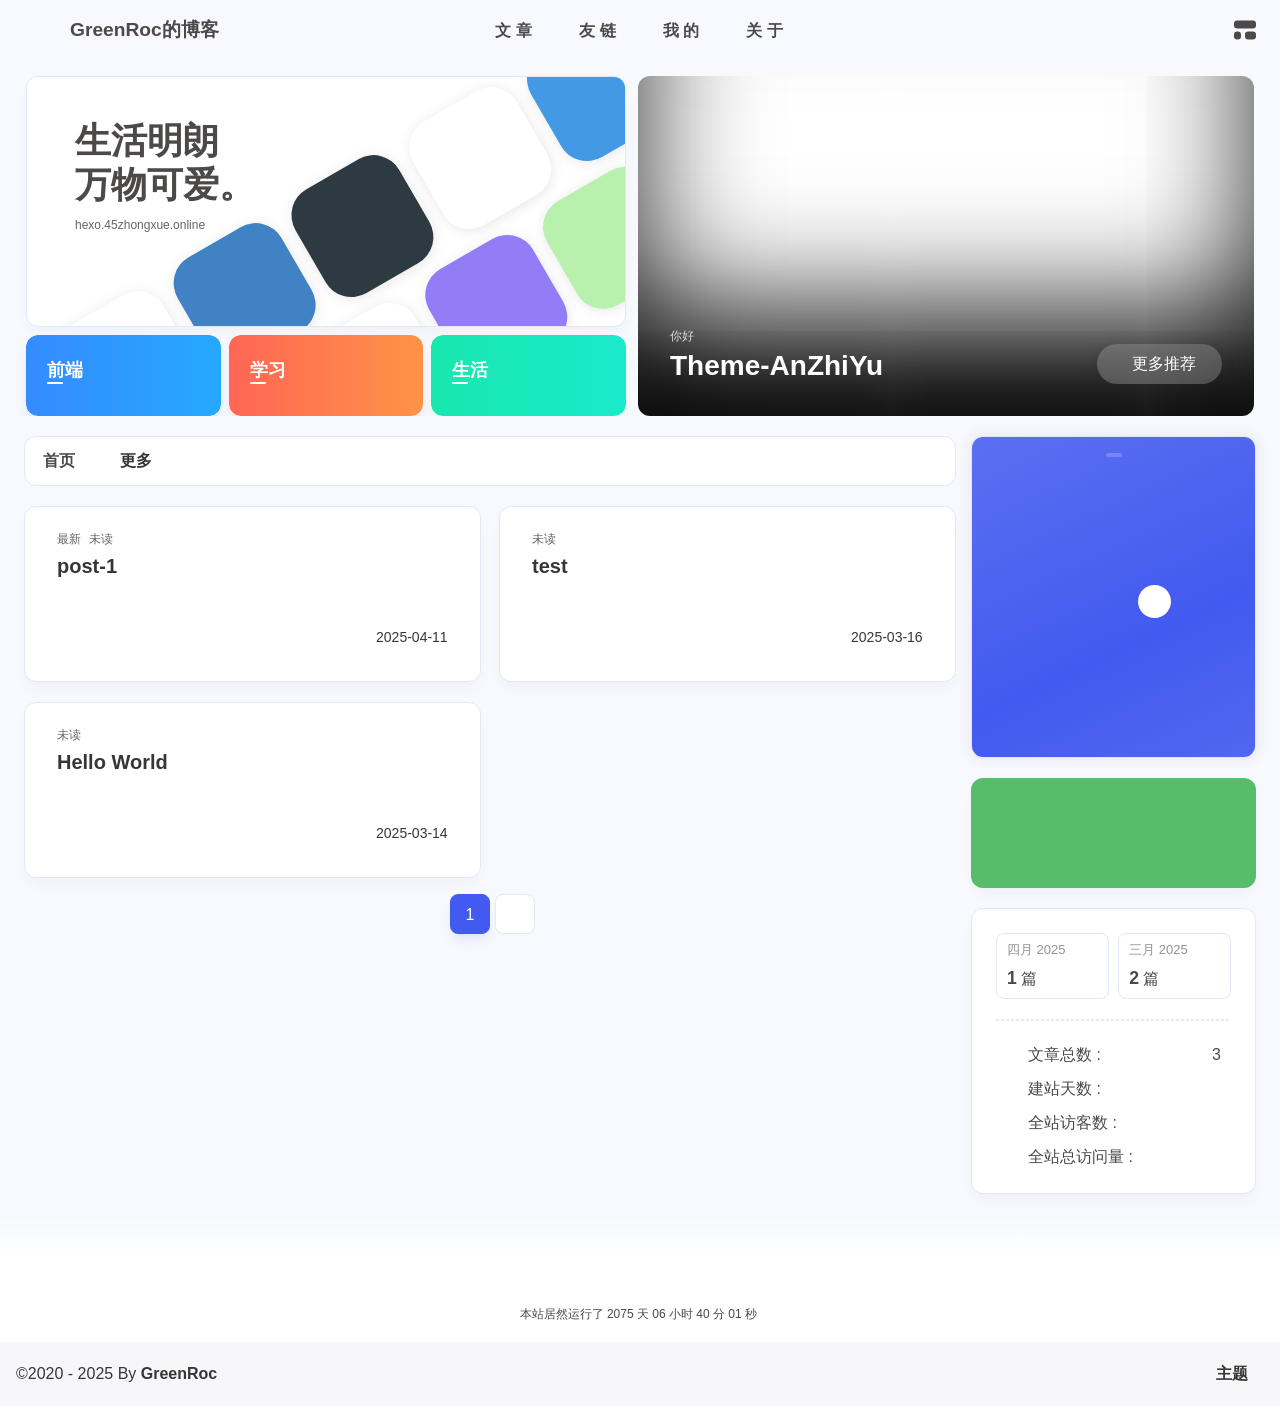
==== commit a661cc4f: "Site updated: 2025-04-17 10:58:57" ====
--- a/index.html
+++ b/index.html
@@ -60,7 +60,7 @@
   isHome: true,
   isHighlightShrink: false,
   isToc: false,
-  postUpdate: '2025-04-17 10:53:45',
+  postUpdate: '2025-04-17 10:58:49',
   postMainColor: '',
 }</script><noscript><style type="text/css">
   #nav {
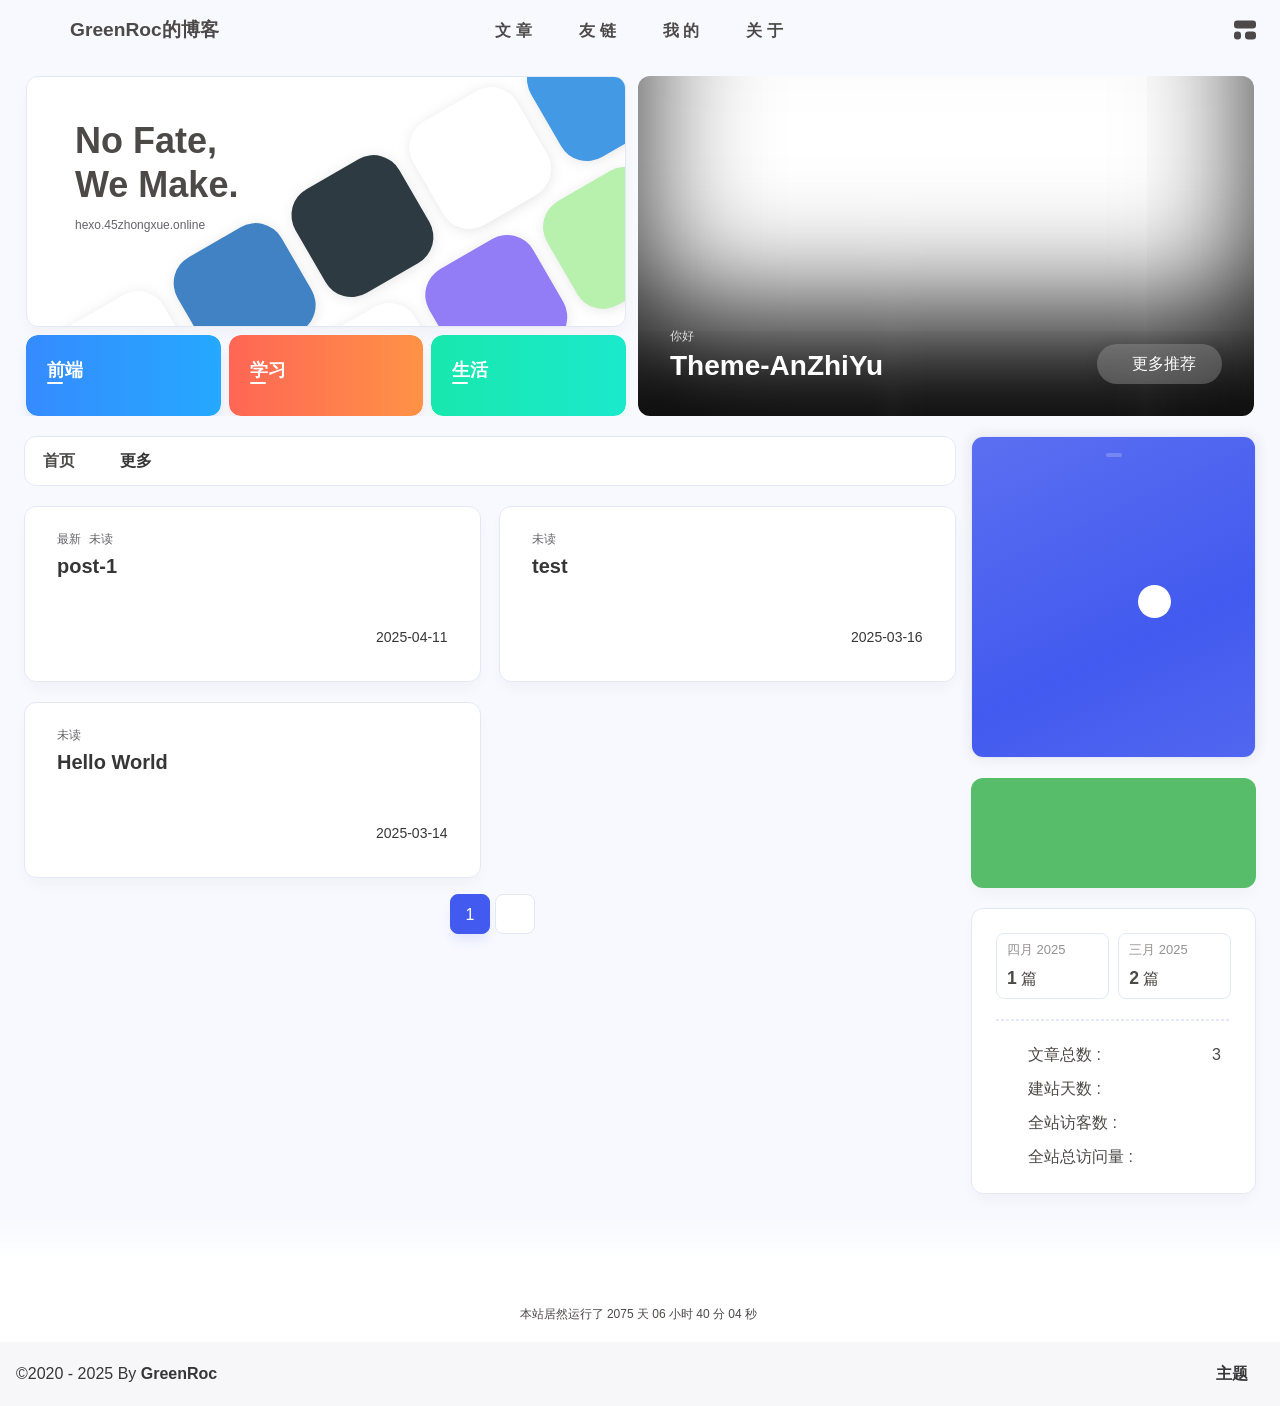
==== commit 2bf93d81: "Site updated: 2025-04-18 19:53:14" ====
--- a/index.html
+++ b/index.html
@@ -60,7 +60,7 @@
   isHome: true,
   isHighlightShrink: false,
   isToc: false,
-  postUpdate: '2025-04-17 10:58:49',
+  postUpdate: '2025-04-18 19:49:45',
   postMainColor: '',
 }</script><noscript><style type="text/css">
   #nav {
@@ -204,7 +204,7 @@
 if (true) {
   document.addEventListener('pjax:send', () => { preloader.initLoading() })
   document.addEventListener('pjax:complete', () => { preloader.endLoading() })
-}</script><link rel="stylesheet" href="https://cdn.cbd.int/anzhiyu-theme-static@1.1.10/progress_bar/progress_bar.css"/><script async="async" src="https://cdn.cbd.int/pace-js@1.2.4/pace.min.js" data-pace-options="{ &quot;restartOnRequestAfter&quot;:false,&quot;eventLag&quot;:false}"></script><div class="page" id="body-wrap"><header class="not-top-img" id="page-header"><nav id="nav"><div id="nav-group"><span id="blog_name"><div class="back-home-button"><i class="anzhiyufont anzhiyu-icon-grip-vertical"></i><div class="back-menu-list-groups"><div class="back-menu-list-group"><div class="back-menu-list-title">网页</div><div class="back-menu-list"><a class="back-menu-item" target="_blank" rel="noopener" href="https://blog.anheyu.com/" title="博客"><img class="back-menu-item-icon" src= "[data-uri]" onerror="this.onerror=null,this.src=&quot;/img/404.jpg&quot;" data-lazy-src="/img/favicon.ico" alt="博客"/><span class="back-menu-item-text">博客</span></a></div></div><div class="back-menu-list-group"><div class="back-menu-list-title">项目</div><div class="back-menu-list"><a class="back-menu-item" target="_blank" rel="noopener" href="https://image.anheyu.com/" title="安知鱼图床"><img class="back-menu-item-icon" src= "[data-uri]" onerror="this.onerror=null,this.src=&quot;/img/404.jpg&quot;" data-lazy-src="https://image.anheyu.com/favicon.ico" alt="安知鱼图床"/><span class="back-menu-item-text">安知鱼图床</span></a></div></div></div></div><a id="site-name" href="/" accesskey="h"><div class="title">GreenRoc的博客</div><i class="anzhiyufont anzhiyu-icon-house-chimney"></i></a></span><div class="mask-name-container"><div id="name-container"><a id="page-name" href="javascript:anzhiyu.scrollToDest(0, 500)">PAGE_NAME</a></div></div><div id="menus"><div class="menus_items"><div class="menus_item"><a class="site-page" href="javascript:void(0);"><span> 文章</span></a><ul class="menus_item_child"><li><a class="site-page child faa-parent animated-hover" href="/categories/"><i class="anzhiyufont anzhiyu-icon-shapes faa-tada" style="font-size: 0.9em;"></i><span> 分类</span></a></li><li><a class="site-page child faa-parent animated-hover" href="/tags/"><i class="anzhiyufont anzhiyu-icon-tags faa-tada" style="font-size: 0.9em;"></i><span> 标签</span></a></li></ul></div><div class="menus_item"><a class="site-page" href="javascript:void(0);"><span> 友链</span></a><ul class="menus_item_child"><li><a class="site-page child faa-parent animated-hover" href="/link/"><i class="anzhiyufont anzhiyu-icon-link faa-tada" style="font-size: 0.9em;"></i><span> 友人帐</span></a></li><li><a class="site-page child faa-parent animated-hover" href="/comments/"><i class="anzhiyufont anzhiyu-icon-envelope faa-tada" style="font-size: 0.9em;"></i><span> 留言板</span></a></li></ul></div><div class="menus_item"><a class="site-page" href="javascript:void(0);"><span> 我的</span></a><ul class="menus_item_child"><li><a class="site-page child faa-parent animated-hover" href="/music/"><i class="anzhiyufont anzhiyu-icon-music faa-tada" style="font-size: 0.9em;"></i><span> 音乐馆</span></a></li><li><a class="site-page child faa-parent animated-hover" href="/album/"><i class="anzhiyufont anzhiyu-icon-images faa-tada" style="font-size: 0.9em;"></i><span> 相册集</span></a></li></ul></div><div class="menus_item"><a class="site-page" href="javascript:void(0);"><span> 关于</span></a><ul class="menus_item_child"><li><a class="site-page child faa-parent animated-hover" href="/about/"><i class="anzhiyufont anzhiyu-icon-paper-plane faa-tada" style="font-size: 0.9em;"></i><span> 关于本人</span></a></li><li><a class="site-page child faa-parent animated-hover" href="javascript:toRandomPost()"><i class="anzhiyufont anzhiyu-icon-shoe-prints1 faa-tada" style="font-size: 0.9em;"></i><span> 随便逛逛</span></a></li></ul></div></div></div><div id="nav-right"><div class="nav-button" id="randomPost_button"><a class="site-page" onclick="toRandomPost()" title="随机前往一个文章" href="javascript:void(0);"><i class="anzhiyufont anzhiyu-icon-dice"></i></a></div><input id="center-console" type="checkbox"/><label class="widget" for="center-console" title="中控台" onclick="anzhiyu.switchConsole();"><i class="left"></i><i class="widget center"></i><i class="widget right"></i></label><div id="console"><div class="console-card-group-reward"><ul class="reward-all console-card"><li class="reward-item"><a href="https://npm.elemecdn.com/anzhiyu-blog@1.1.6/img/post/common/qrcode-weichat.png" target="_blank"><img class="post-qr-code-img" alt="微信" src= "[data-uri]" onerror="this.onerror=null,this.src=&quot;/img/404.jpg&quot;" data-lazy-src="https://npm.elemecdn.com/anzhiyu-blog@1.1.6/img/post/common/qrcode-weichat.png"/></a><div class="post-qr-code-desc">微信</div></li><li class="reward-item"><a href="https://npm.elemecdn.com/anzhiyu-blog@1.1.6/img/post/common/qrcode-alipay.png" target="_blank"><img class="post-qr-code-img" alt="支付宝" src= "[data-uri]" onerror="this.onerror=null,this.src=&quot;/img/404.jpg&quot;" data-lazy-src="https://npm.elemecdn.com/anzhiyu-blog@1.1.6/img/post/common/qrcode-alipay.png"/></a><div class="post-qr-code-desc">支付宝</div></li></ul></div><div class="console-card-group"><div class="console-card-group-left"><div class="console-card" id="card-newest-comments"><div class="card-content"><div class="author-content-item-tips">互动</div><span class="author-content-item-title"> 最新评论</span></div><div class="aside-list"><span>正在加载中...</span></div></div></div><div class="console-card-group-right"><div class="console-card tags"><div class="card-content"><div class="author-content-item-tips">兴趣点</div><span class="author-content-item-title">寻找你感兴趣的领域</span></div></div><div class="console-card history"><div class="item-headline"><i class="anzhiyufont anzhiyu-icon-box-archiv"></i><span>文章</span></div><div class="card-archives"><div class="item-headline"><i class="anzhiyufont anzhiyu-icon-archive"></i><span>归档</span></div><ul class="card-archive-list"><li class="card-archive-list-item"><a class="card-archive-list-link" href="/archives/2025/04/"><span class="card-archive-list-date">四月 2025</span><div class="card-archive-list-count-group"><span class="card-archive-list-count">1</span><span>篇</span></div></a></li><li class="card-archive-list-item"><a class="card-archive-list-link" href="/archives/2025/03/"><span class="card-archive-list-date">三月 2025</span><div class="card-archive-list-count-group"><span class="card-archive-list-count">2</span><span>篇</span></div></a></li></ul></div><hr/></div></div></div><div class="button-group"><div class="console-btn-item"><a class="darkmode_switchbutton" title="显示模式切换" href="javascript:void(0);"><i class="anzhiyufont anzhiyu-icon-moon"></i></a></div><div class="console-btn-item" id="consoleHideAside" onclick="anzhiyu.hideAsideBtn()" title="边栏显示控制"><a class="asideSwitch"><i class="anzhiyufont anzhiyu-icon-arrows-left-right"></i></a></div><div class="console-btn-item" id="consoleMusic" onclick="anzhiyu.musicToggle()" title="音乐开关"><a class="music-switch"><i class="anzhiyufont anzhiyu-icon-music"></i></a></div></div><div class="console-mask" onclick="anzhiyu.hideConsole()" href="javascript:void(0);"></div></div><div class="nav-button" id="nav-totop"><a class="totopbtn" href="javascript:void(0);"><i class="anzhiyufont anzhiyu-icon-arrow-up"></i><span id="percent" onclick="anzhiyu.scrollToDest(0,500)">0</span></a></div><div id="toggle-menu"><a class="site-page" href="javascript:void(0);" title="切换"><i class="anzhiyufont anzhiyu-icon-bars"></i></a></div></div></div></nav></header><main id="blog-container"><div id="home_top"><div class="swiper_container_card" style="height: auto;width: 100%"><div id="bannerGroup"><div id="random-banner"><div class="banners-title"><div class="banners-title-big">生活明朗</div><div class="banners-title-big">万物可爱。</div><div class="banners-title-small">hexo.45zhongxue.online</div></div><div id="skills-tags-group-all"><div class="tags-group-wrapper"><div class="tags-group-icon-pair"><div class="tags-group-icon" style="background: #fff"><img class="no-lightbox" title="Java" src= "[data-uri]" onerror="this.onerror=null,this.src=&quot;/img/404.jpg&quot;" data-lazy-src="https://bu.dusays.com/2023/04/09/643293b1184e9.jpg" size="60px" alt="Java"></div><div class="tags-group-icon" style="background: #57b6e6"><img class="no-lightbox" title="Docker" src= "[data-uri]" onerror="this.onerror=null,this.src=&quot;/img/404.jpg&quot;" data-lazy-src="https://bu.dusays.com/2023/04/09/643293b0f0abe.png" size="60px" alt="Docker"></div></div><div class="tags-group-icon-pair"><div class="tags-group-icon" style="background: #4082c3"><img class="no-lightbox" title="Photoshop" src= "[data-uri]" onerror="this.onerror=null,this.src=&quot;/img/404.jpg&quot;" data-lazy-src="https://bu.dusays.com/2022/12/15/639aa3a5c240e.png" size="60px" alt="Photoshop"></div><div class="tags-group-icon" style="background: #333"><img class="no-lightbox" title="Node" src= "[data-uri]" onerror="this.onerror=null,this.src=&quot;/img/404.jpg&quot;" data-lazy-src="https://npm.elemecdn.com/anzhiyu-blog@2.1.1/img/svg/node-logo.svg" size="60px" alt="Node"></div></div><div class="tags-group-icon-pair"><div class="tags-group-icon" style="background: #2e3a41"><img class="no-lightbox" title="Webpack" src= "[data-uri]" onerror="this.onerror=null,this.src=&quot;/img/404.jpg&quot;" data-lazy-src="https://bu.dusays.com/2023/04/09/643293b68026c.png" size="60px" alt="Webpack"></div><div class="tags-group-icon" style="background: #fff"><img class="no-lightbox" title="Pinia" src= "[data-uri]" onerror="this.onerror=null,this.src=&quot;/img/404.jpg&quot;" data-lazy-src="https://npm.elemecdn.com/anzhiyu-blog@2.0.8/img/svg/pinia-logo.svg" size="60px" alt="Pinia"></div></div><div class="tags-group-icon-pair"><div class="tags-group-icon" style="background: #fff"><img class="no-lightbox" title="Python" src= "[data-uri]" onerror="this.onerror=null,this.src=&quot;/img/404.jpg&quot;" data-lazy-src="https://bu.dusays.com/2023/04/09/643293b1230f7.png" size="60px" alt="Python"></div><div class="tags-group-icon" style="background: #937df7"><img class="no-lightbox" title="Vite" src= "[data-uri]" onerror="this.onerror=null,this.src=&quot;/img/404.jpg&quot;" data-lazy-src="https://npm.elemecdn.com/anzhiyu-blog@2.0.8/img/svg/vite-logo.svg" size="60px" alt="Vite"></div></div><div class="tags-group-icon-pair"><div class="tags-group-icon" style="background: #4499e4"><img class="no-lightbox" title="Flutter" src= "[data-uri]" onerror="this.onerror=null,this.src=&quot;/img/404.jpg&quot;" data-lazy-src="https://bu.dusays.com/2023/04/09/643293b1055c2.png" size="60px" alt="Flutter"></div><div class="tags-group-icon" style="background: #b8f0ae"><img class="no-lightbox" title="Vue" src= "[data-uri]" onerror="this.onerror=null,this.src=&quot;/img/404.jpg&quot;" data-lazy-src="https://bu.dusays.com/2023/04/09/643293b6788bd.png" size="60px" alt="Vue"></div></div><div class="tags-group-icon-pair"><div class="tags-group-icon" style="background: #222"><img class="no-lightbox" title="React" src= "[data-uri]" onerror="this.onerror=null,this.src=&quot;/img/404.jpg&quot;" data-lazy-src="[data-uri]" size="60px" alt="React"></div><div class="tags-group-icon" style="background: #2c51db"><img class="no-lightbox" title="CSS3" src= "[data-uri]" onerror="this.onerror=null,this.src=&quot;/img/404.jpg&quot;" data-lazy-src="https://bu.dusays.com/2022/12/15/639aa3a5c251e.png" size="60px" alt="CSS3"></div></div><div class="tags-group-icon-pair"><div class="tags-group-icon" style="background: #f7cb4f"><img class="no-lightbox" title="JS" src= "[data-uri]" onerror="this.onerror=null,this.src=&quot;/img/404.jpg&quot;" data-lazy-src="https://bu.dusays.com/2023/04/09/643293b121f02.png" size="60px" alt="JS"></div><div class="tags-group-icon" style="background: #e9572b"><img class="no-lightbox" title="HTML" src= "[data-uri]" onerror="this.onerror=null,this.src=&quot;/img/404.jpg&quot;" data-lazy-src="https://bu.dusays.com/2022/12/15/639aa3a5c241c.png" size="60px" alt="HTML"></div></div><div class="tags-group-icon-pair"><div class="tags-group-icon" style="background: #df5b40"><img class="no-lightbox" title="Git" src= "[data-uri]" onerror="this.onerror=null,this.src=&quot;/img/404.jpg&quot;" data-lazy-src="https://bu.dusays.com/2023/04/09/643293b10ccdd.webp" size="60px" alt="Git"></div><div class="tags-group-icon" style="background: #e65164"><img class="no-lightbox" title="Apifox" src= "[data-uri]" onerror="this.onerror=null,this.src=&quot;/img/404.jpg&quot;" data-lazy-src="https://bu.dusays.com/2022/11/19/6378d6458c6b6.png" size="60px" alt="Apifox"></div></div><div class="tags-group-icon-pair"><div class="tags-group-icon" style="background: #fff"><img class="no-lightbox" title="Java" src= "[data-uri]" onerror="this.onerror=null,this.src=&quot;/img/404.jpg&quot;" data-lazy-src="https://bu.dusays.com/2023/04/09/643293b1184e9.jpg" size="60px" alt="Java"></div><div class="tags-group-icon" style="background: #57b6e6"><img class="no-lightbox" title="Docker" src= "[data-uri]" onerror="this.onerror=null,this.src=&quot;/img/404.jpg&quot;" data-lazy-src="https://bu.dusays.com/2023/04/09/643293b0f0abe.png" size="60px" alt="Docker"></div></div><div class="tags-group-icon-pair"><div class="tags-group-icon" style="background: #4082c3"><img class="no-lightbox" title="Photoshop" src= "[data-uri]" onerror="this.onerror=null,this.src=&quot;/img/404.jpg&quot;" data-lazy-src="https://bu.dusays.com/2022/12/15/639aa3a5c240e.png" size="60px" alt="Photoshop"></div><div class="tags-group-icon" style="background: #333"><img class="no-lightbox" title="Node" src= "[data-uri]" onerror="this.onerror=null,this.src=&quot;/img/404.jpg&quot;" data-lazy-src="https://npm.elemecdn.com/anzhiyu-blog@2.1.1/img/svg/node-logo.svg" size="60px" alt="Node"></div></div><div class="tags-group-icon-pair"><div class="tags-group-icon" style="background: #2e3a41"><img class="no-lightbox" title="Webpack" src= "[data-uri]" onerror="this.onerror=null,this.src=&quot;/img/404.jpg&quot;" data-lazy-src="https://bu.dusays.com/2023/04/09/643293b68026c.png" size="60px" alt="Webpack"></div><div class="tags-group-icon" style="background: #fff"><img class="no-lightbox" title="Pinia" src= "[data-uri]" onerror="this.onerror=null,this.src=&quot;/img/404.jpg&quot;" data-lazy-src="https://npm.elemecdn.com/anzhiyu-blog@2.0.8/img/svg/pinia-logo.svg" size="60px" alt="Pinia"></div></div><div class="tags-group-icon-pair"><div class="tags-group-icon" style="background: #fff"><img class="no-lightbox" title="Python" src= "[data-uri]" onerror="this.onerror=null,this.src=&quot;/img/404.jpg&quot;" data-lazy-src="https://bu.dusays.com/2023/04/09/643293b1230f7.png" size="60px" alt="Python"></div><div class="tags-group-icon" style="background: #937df7"><img class="no-lightbox" title="Vite" src= "[data-uri]" onerror="this.onerror=null,this.src=&quot;/img/404.jpg&quot;" data-lazy-src="https://npm.elemecdn.com/anzhiyu-blog@2.0.8/img/svg/vite-logo.svg" size="60px" alt="Vite"></div></div><div class="tags-group-icon-pair"><div class="tags-group-icon" style="background: #4499e4"><img class="no-lightbox" title="Flutter" src= "[data-uri]" onerror="this.onerror=null,this.src=&quot;/img/404.jpg&quot;" data-lazy-src="https://bu.dusays.com/2023/04/09/643293b1055c2.png" size="60px" alt="Flutter"></div><div class="tags-group-icon" style="background: #b8f0ae"><img class="no-lightbox" title="Vue" src= "[data-uri]" onerror="this.onerror=null,this.src=&quot;/img/404.jpg&quot;" data-lazy-src="https://bu.dusays.com/2023/04/09/643293b6788bd.png" size="60px" alt="Vue"></div></div><div class="tags-group-icon-pair"><div class="tags-group-icon" style="background: #222"><img class="no-lightbox" title="React" src= "[data-uri]" onerror="this.onerror=null,this.src=&quot;/img/404.jpg&quot;" data-lazy-src="[data-uri]" size="60px" alt="React"></div><div class="tags-group-icon" style="background: #2c51db"><img class="no-lightbox" title="CSS3" src= "[data-uri]" onerror="this.onerror=null,this.src=&quot;/img/404.jpg&quot;" data-lazy-src="https://bu.dusays.com/2022/12/15/639aa3a5c251e.png" size="60px" alt="CSS3"></div></div><div class="tags-group-icon-pair"><div class="tags-group-icon" style="background: #f7cb4f"><img class="no-lightbox" title="JS" src= "[data-uri]" onerror="this.onerror=null,this.src=&quot;/img/404.jpg&quot;" data-lazy-src="https://bu.dusays.com/2023/04/09/643293b121f02.png" size="60px" alt="JS"></div><div class="tags-group-icon" style="background: #e9572b"><img class="no-lightbox" title="HTML" src= "[data-uri]" onerror="this.onerror=null,this.src=&quot;/img/404.jpg&quot;" data-lazy-src="https://bu.dusays.com/2022/12/15/639aa3a5c241c.png" size="60px" alt="HTML"></div></div><div class="tags-group-icon-pair"><div class="tags-group-icon" style="background: #df5b40"><img class="no-lightbox" title="Git" src= "[data-uri]" onerror="this.onerror=null,this.src=&quot;/img/404.jpg&quot;" data-lazy-src="https://bu.dusays.com/2023/04/09/643293b10ccdd.webp" size="60px" alt="Git"></div><div class="tags-group-icon" style="background: #e65164"><img class="no-lightbox" title="Apifox" src= "[data-uri]" onerror="this.onerror=null,this.src=&quot;/img/404.jpg&quot;" data-lazy-src="https://bu.dusays.com/2022/11/19/6378d6458c6b6.png" size="60px" alt="Apifox"></div></div></div></div><a id="random-hover" href="javascript:toRandomPost()"><i class="anzhiyufont anzhiyu-icon-paper-plane"></i><div class="bannerText">随便逛逛<i class="anzhiyufont anzhiyu-icon-arrow-right"></i></div></a></div><div class="categoryGroup"><div class="categoryItem" style="box-shadow:var(--anzhiyu-shadow-blue)"><a class="categoryButton blue" href="/categories/%E5%89%8D%E7%AB%AF%E5%BC%80%E5%8F%91/"><span class="categoryButtonText">前端</span><i class="anzhiyufont anzhiyu-icon-dove"></i></a></div><div class="categoryItem" style="box-shadow:var(--anzhiyu-shadow-red)"><a class="categoryButton red" href="/categories/learning/"><span class="categoryButtonText">学习</span><i class="anzhiyufont anzhiyu-icon-fire"></i></a></div><div class="categoryItem" style="box-shadow:var(--anzhiyu-shadow-green)"><a class="categoryButton green" href="/categories/%E7%94%9F%E6%B4%BB%E6%97%A5%E5%B8%B8/"><span class="categoryButtonText">生活</span><i class="anzhiyufont anzhiyu-icon-book"></i></a></div></div></div><div class="topGroup"><div class="recent-post-item" onclick="pjax.loadUrl(&quot;/2025/03/14/hello-world/&quot;)"><div class="post_cover left_radius"><a href="2025/03/14/hello-world/" title="Hello World"><span class="recent-post-top-text">荐</span><img class="post_bg" onerror="this.onerror=null;this.src='/img/404.jpg'" alt="cover"></a></div><div class="recent-post-info"><a class="article-title" href="2025/03/14/hello-world/" title="Hello World">Hello World</a></div></div><div class="recent-post-item" onclick="pjax.loadUrl(&quot;/2025/04/11/post-1/&quot;)"><div class="post_cover left_radius"><a href="2025/04/11/post-1/" title="post-1"><span class="recent-post-top-text">荐</span><img class="post_bg" onerror="this.onerror=null;this.src='/img/404.jpg'" alt="cover"></a></div><div class="recent-post-info"><a class="article-title" href="2025/04/11/post-1/" title="post-1">post-1</a></div></div><div class="recent-post-item" onclick="pjax.loadUrl(&quot;/2025/03/16/test/&quot;)"><div class="post_cover left_radius"><a href="2025/03/16/test/" title="test"><span class="recent-post-top-text">荐</span><img class="post_bg" onerror="this.onerror=null;this.src='/img/404.jpg'" alt="cover"></a></div><div class="recent-post-info"><a class="article-title" href="2025/03/16/test/" title="test">test</a></div></div><a class="todayCard" id="todayCard" target="_blank" rel="noopener" href="https://docs.anheyu.com/" style="z-index: 1;"><div class="todayCard-info"><div class="todayCard-tips">你好</div><div class="todayCard-title">Theme-AnZhiYu</div></div><img class="todayCard-cover" src= "[data-uri]" onerror="this.onerror=null,this.src=&quot;/img/404.jpg&quot;" data-lazy-src="https://bu.dusays.com/2023/05/13/645fa3cf90d70.webp" onerror="this.onerror=null;this.src='/img/404.jpg'" alt="封面"><div class="banner-button-group"><div class="banner-button" onclick="event.stopPropagation();event.preventDefault();anzhiyu.hideTodayCard();"><i class="anzhiyufont anzhiyu-icon-arrow-circle-right"></i><span class="banner-button-text">更多推荐</span></div></div></a></div><link rel="stylesheet"></div></div><div class="layout" id="content-inner"><div class="recent-posts" id="recent-posts"><div id="categoryBar"><div class="category-bar" id="category-bar"><div id="catalog-bar"><div id="catalog-list"><div class="catalog-list-item" id="首页"><a href="/">首页</a></div></div><div class="category-bar-next" id="category-bar-next" onclick="anzhiyu.scrollCategoryBarToRight()"><i class="anzhiyufont anzhiyu-icon-angle-double-right"></i></div><a class="catalog-more" href="/categories/">更多</a></div></div></div><div class="recent-post-item lastestpost-item" onclick="pjax.loadUrl('/2025/04/11/post-1/')"><div class="recent-post-info no-cover"><div class="recent-post-info-top"><div class="recent-post-info-top-tips"><span class="newPost">最新</span><a class="unvisited-post" href="/2025/04/11/post-1/" title="post-1">未读</a></div><a class="article-title" href="/2025/04/11/post-1/" title="post-1">post-1</a></div><div class="article-meta-wrap"><span class="post-meta-date"><i class="anzhiyufont anzhiyu-icon-calendar-days" style="font-size: 15px; display:none"></i><span class="article-meta-label">发表于</span><time datetime="2025-04-11T09:28:45.000Z" title="发表于 2025-04-11 17:28:45" time="2025-04-11 17:28:45">2025-04-11</time><time class="time_hidden" datetime="2025-04-11T09:29:35.538Z" title="更新于 2025-04-11 17:29:35" time="2025-04-11 17:29:35">2025-04-11</time></span></div><div class="content">第17课：二战后资本主义的新变化
+}</script><link rel="stylesheet" href="https://cdn.cbd.int/anzhiyu-theme-static@1.1.10/progress_bar/progress_bar.css"/><script async="async" src="https://cdn.cbd.int/pace-js@1.2.4/pace.min.js" data-pace-options="{ &quot;restartOnRequestAfter&quot;:false,&quot;eventLag&quot;:false}"></script><div class="page" id="body-wrap"><header class="not-top-img" id="page-header"><nav id="nav"><div id="nav-group"><span id="blog_name"><div class="back-home-button"><i class="anzhiyufont anzhiyu-icon-grip-vertical"></i><div class="back-menu-list-groups"><div class="back-menu-list-group"><div class="back-menu-list-title">网页</div><div class="back-menu-list"><a class="back-menu-item" target="_blank" rel="noopener" href="https://blog.anheyu.com/" title="博客"><img class="back-menu-item-icon" src= "[data-uri]" onerror="this.onerror=null,this.src=&quot;/img/404.jpg&quot;" data-lazy-src="/img/favicon.ico" alt="博客"/><span class="back-menu-item-text">博客</span></a></div></div><div class="back-menu-list-group"><div class="back-menu-list-title">项目</div><div class="back-menu-list"><a class="back-menu-item" target="_blank" rel="noopener" href="https://image.anheyu.com/" title="安知鱼图床"><img class="back-menu-item-icon" src= "[data-uri]" onerror="this.onerror=null,this.src=&quot;/img/404.jpg&quot;" data-lazy-src="https://image.anheyu.com/favicon.ico" alt="安知鱼图床"/><span class="back-menu-item-text">安知鱼图床</span></a></div></div></div></div><a id="site-name" href="/" accesskey="h"><div class="title">GreenRoc的博客</div><i class="anzhiyufont anzhiyu-icon-house-chimney"></i></a></span><div class="mask-name-container"><div id="name-container"><a id="page-name" href="javascript:anzhiyu.scrollToDest(0, 500)">PAGE_NAME</a></div></div><div id="menus"><div class="menus_items"><div class="menus_item"><a class="site-page" href="javascript:void(0);"><span> 文章</span></a><ul class="menus_item_child"><li><a class="site-page child faa-parent animated-hover" href="/categories/"><i class="anzhiyufont anzhiyu-icon-shapes faa-tada" style="font-size: 0.9em;"></i><span> 分类</span></a></li><li><a class="site-page child faa-parent animated-hover" href="/tags/"><i class="anzhiyufont anzhiyu-icon-tags faa-tada" style="font-size: 0.9em;"></i><span> 标签</span></a></li></ul></div><div class="menus_item"><a class="site-page" href="javascript:void(0);"><span> 友链</span></a><ul class="menus_item_child"><li><a class="site-page child faa-parent animated-hover" href="/link/"><i class="anzhiyufont anzhiyu-icon-link faa-tada" style="font-size: 0.9em;"></i><span> 友人帐</span></a></li><li><a class="site-page child faa-parent animated-hover" href="/comments/"><i class="anzhiyufont anzhiyu-icon-envelope faa-tada" style="font-size: 0.9em;"></i><span> 留言板</span></a></li></ul></div><div class="menus_item"><a class="site-page" href="javascript:void(0);"><span> 我的</span></a><ul class="menus_item_child"><li><a class="site-page child faa-parent animated-hover" href="/music/"><i class="anzhiyufont anzhiyu-icon-music faa-tada" style="font-size: 0.9em;"></i><span> 音乐馆</span></a></li><li><a class="site-page child faa-parent animated-hover" href="/album/"><i class="anzhiyufont anzhiyu-icon-images faa-tada" style="font-size: 0.9em;"></i><span> 相册集</span></a></li></ul></div><div class="menus_item"><a class="site-page" href="javascript:void(0);"><span> 关于</span></a><ul class="menus_item_child"><li><a class="site-page child faa-parent animated-hover" href="/about/"><i class="anzhiyufont anzhiyu-icon-paper-plane faa-tada" style="font-size: 0.9em;"></i><span> 关于本人</span></a></li><li><a class="site-page child faa-parent animated-hover" href="javascript:toRandomPost()"><i class="anzhiyufont anzhiyu-icon-shoe-prints1 faa-tada" style="font-size: 0.9em;"></i><span> 随便逛逛</span></a></li></ul></div></div></div><div id="nav-right"><div class="nav-button" id="randomPost_button"><a class="site-page" onclick="toRandomPost()" title="随机前往一个文章" href="javascript:void(0);"><i class="anzhiyufont anzhiyu-icon-dice"></i></a></div><input id="center-console" type="checkbox"/><label class="widget" for="center-console" title="中控台" onclick="anzhiyu.switchConsole();"><i class="left"></i><i class="widget center"></i><i class="widget right"></i></label><div id="console"><div class="console-card-group-reward"><ul class="reward-all console-card"><li class="reward-item"><a href="https://npm.elemecdn.com/anzhiyu-blog@1.1.6/img/post/common/qrcode-weichat.png" target="_blank"><img class="post-qr-code-img" alt="微信" src= "[data-uri]" onerror="this.onerror=null,this.src=&quot;/img/404.jpg&quot;" data-lazy-src="https://npm.elemecdn.com/anzhiyu-blog@1.1.6/img/post/common/qrcode-weichat.png"/></a><div class="post-qr-code-desc">微信</div></li><li class="reward-item"><a href="https://npm.elemecdn.com/anzhiyu-blog@1.1.6/img/post/common/qrcode-alipay.png" target="_blank"><img class="post-qr-code-img" alt="支付宝" src= "[data-uri]" onerror="this.onerror=null,this.src=&quot;/img/404.jpg&quot;" data-lazy-src="https://npm.elemecdn.com/anzhiyu-blog@1.1.6/img/post/common/qrcode-alipay.png"/></a><div class="post-qr-code-desc">支付宝</div></li></ul></div><div class="console-card-group"><div class="console-card-group-left"><div class="console-card" id="card-newest-comments"><div class="card-content"><div class="author-content-item-tips">互动</div><span class="author-content-item-title"> 最新评论</span></div><div class="aside-list"><span>正在加载中...</span></div></div></div><div class="console-card-group-right"><div class="console-card tags"><div class="card-content"><div class="author-content-item-tips">兴趣点</div><span class="author-content-item-title">寻找你感兴趣的领域</span></div></div><div class="console-card history"><div class="item-headline"><i class="anzhiyufont anzhiyu-icon-box-archiv"></i><span>文章</span></div><div class="card-archives"><div class="item-headline"><i class="anzhiyufont anzhiyu-icon-archive"></i><span>归档</span></div><ul class="card-archive-list"><li class="card-archive-list-item"><a class="card-archive-list-link" href="/archives/2025/04/"><span class="card-archive-list-date">四月 2025</span><div class="card-archive-list-count-group"><span class="card-archive-list-count">1</span><span>篇</span></div></a></li><li class="card-archive-list-item"><a class="card-archive-list-link" href="/archives/2025/03/"><span class="card-archive-list-date">三月 2025</span><div class="card-archive-list-count-group"><span class="card-archive-list-count">2</span><span>篇</span></div></a></li></ul></div><hr/></div></div></div><div class="button-group"><div class="console-btn-item"><a class="darkmode_switchbutton" title="显示模式切换" href="javascript:void(0);"><i class="anzhiyufont anzhiyu-icon-moon"></i></a></div><div class="console-btn-item" id="consoleHideAside" onclick="anzhiyu.hideAsideBtn()" title="边栏显示控制"><a class="asideSwitch"><i class="anzhiyufont anzhiyu-icon-arrows-left-right"></i></a></div><div class="console-btn-item" id="consoleMusic" onclick="anzhiyu.musicToggle()" title="音乐开关"><a class="music-switch"><i class="anzhiyufont anzhiyu-icon-music"></i></a></div></div><div class="console-mask" onclick="anzhiyu.hideConsole()" href="javascript:void(0);"></div></div><div class="nav-button" id="nav-totop"><a class="totopbtn" href="javascript:void(0);"><i class="anzhiyufont anzhiyu-icon-arrow-up"></i><span id="percent" onclick="anzhiyu.scrollToDest(0,500)">0</span></a></div><div id="toggle-menu"><a class="site-page" href="javascript:void(0);" title="切换"><i class="anzhiyufont anzhiyu-icon-bars"></i></a></div></div></div></nav></header><main id="blog-container"><div id="home_top"><div class="swiper_container_card" style="height: auto;width: 100%"><div id="bannerGroup"><div id="random-banner"><div class="banners-title"><div class="banners-title-big">No Fate,</div><div class="banners-title-big">We Make.</div><div class="banners-title-small">hexo.45zhongxue.online</div></div><div id="skills-tags-group-all"><div class="tags-group-wrapper"><div class="tags-group-icon-pair"><div class="tags-group-icon" style="background: #fff"><img class="no-lightbox" title="Java" src= "[data-uri]" onerror="this.onerror=null,this.src=&quot;/img/404.jpg&quot;" data-lazy-src="https://bu.dusays.com/2023/04/09/643293b1184e9.jpg" size="60px" alt="Java"></div><div class="tags-group-icon" style="background: #57b6e6"><img class="no-lightbox" title="Docker" src= "[data-uri]" onerror="this.onerror=null,this.src=&quot;/img/404.jpg&quot;" data-lazy-src="https://bu.dusays.com/2023/04/09/643293b0f0abe.png" size="60px" alt="Docker"></div></div><div class="tags-group-icon-pair"><div class="tags-group-icon" style="background: #4082c3"><img class="no-lightbox" title="Photoshop" src= "[data-uri]" onerror="this.onerror=null,this.src=&quot;/img/404.jpg&quot;" data-lazy-src="https://bu.dusays.com/2022/12/15/639aa3a5c240e.png" size="60px" alt="Photoshop"></div><div class="tags-group-icon" style="background: #333"><img class="no-lightbox" title="Node" src= "[data-uri]" onerror="this.onerror=null,this.src=&quot;/img/404.jpg&quot;" data-lazy-src="https://npm.elemecdn.com/anzhiyu-blog@2.1.1/img/svg/node-logo.svg" size="60px" alt="Node"></div></div><div class="tags-group-icon-pair"><div class="tags-group-icon" style="background: #2e3a41"><img class="no-lightbox" title="Webpack" src= "[data-uri]" onerror="this.onerror=null,this.src=&quot;/img/404.jpg&quot;" data-lazy-src="https://bu.dusays.com/2023/04/09/643293b68026c.png" size="60px" alt="Webpack"></div><div class="tags-group-icon" style="background: #fff"><img class="no-lightbox" title="Pinia" src= "[data-uri]" onerror="this.onerror=null,this.src=&quot;/img/404.jpg&quot;" data-lazy-src="https://npm.elemecdn.com/anzhiyu-blog@2.0.8/img/svg/pinia-logo.svg" size="60px" alt="Pinia"></div></div><div class="tags-group-icon-pair"><div class="tags-group-icon" style="background: #fff"><img class="no-lightbox" title="Python" src= "[data-uri]" onerror="this.onerror=null,this.src=&quot;/img/404.jpg&quot;" data-lazy-src="https://bu.dusays.com/2023/04/09/643293b1230f7.png" size="60px" alt="Python"></div><div class="tags-group-icon" style="background: #937df7"><img class="no-lightbox" title="Vite" src= "[data-uri]" onerror="this.onerror=null,this.src=&quot;/img/404.jpg&quot;" data-lazy-src="https://npm.elemecdn.com/anzhiyu-blog@2.0.8/img/svg/vite-logo.svg" size="60px" alt="Vite"></div></div><div class="tags-group-icon-pair"><div class="tags-group-icon" style="background: #4499e4"><img class="no-lightbox" title="Flutter" src= "[data-uri]" onerror="this.onerror=null,this.src=&quot;/img/404.jpg&quot;" data-lazy-src="https://bu.dusays.com/2023/04/09/643293b1055c2.png" size="60px" alt="Flutter"></div><div class="tags-group-icon" style="background: #b8f0ae"><img class="no-lightbox" title="Vue" src= "[data-uri]" onerror="this.onerror=null,this.src=&quot;/img/404.jpg&quot;" data-lazy-src="https://bu.dusays.com/2023/04/09/643293b6788bd.png" size="60px" alt="Vue"></div></div><div class="tags-group-icon-pair"><div class="tags-group-icon" style="background: #222"><img class="no-lightbox" title="React" src= "[data-uri]" onerror="this.onerror=null,this.src=&quot;/img/404.jpg&quot;" data-lazy-src="[data-uri]" size="60px" alt="React"></div><div class="tags-group-icon" style="background: #2c51db"><img class="no-lightbox" title="CSS3" src= "[data-uri]" onerror="this.onerror=null,this.src=&quot;/img/404.jpg&quot;" data-lazy-src="https://bu.dusays.com/2022/12/15/639aa3a5c251e.png" size="60px" alt="CSS3"></div></div><div class="tags-group-icon-pair"><div class="tags-group-icon" style="background: #f7cb4f"><img class="no-lightbox" title="JS" src= "[data-uri]" onerror="this.onerror=null,this.src=&quot;/img/404.jpg&quot;" data-lazy-src="https://bu.dusays.com/2023/04/09/643293b121f02.png" size="60px" alt="JS"></div><div class="tags-group-icon" style="background: #e9572b"><img class="no-lightbox" title="HTML" src= "[data-uri]" onerror="this.onerror=null,this.src=&quot;/img/404.jpg&quot;" data-lazy-src="https://bu.dusays.com/2022/12/15/639aa3a5c241c.png" size="60px" alt="HTML"></div></div><div class="tags-group-icon-pair"><div class="tags-group-icon" style="background: #df5b40"><img class="no-lightbox" title="Git" src= "[data-uri]" onerror="this.onerror=null,this.src=&quot;/img/404.jpg&quot;" data-lazy-src="https://bu.dusays.com/2023/04/09/643293b10ccdd.webp" size="60px" alt="Git"></div><div class="tags-group-icon" style="background: #e65164"><img class="no-lightbox" title="Apifox" src= "[data-uri]" onerror="this.onerror=null,this.src=&quot;/img/404.jpg&quot;" data-lazy-src="https://bu.dusays.com/2022/11/19/6378d6458c6b6.png" size="60px" alt="Apifox"></div></div><div class="tags-group-icon-pair"><div class="tags-group-icon" style="background: #fff"><img class="no-lightbox" title="Java" src= "[data-uri]" onerror="this.onerror=null,this.src=&quot;/img/404.jpg&quot;" data-lazy-src="https://bu.dusays.com/2023/04/09/643293b1184e9.jpg" size="60px" alt="Java"></div><div class="tags-group-icon" style="background: #57b6e6"><img class="no-lightbox" title="Docker" src= "[data-uri]" onerror="this.onerror=null,this.src=&quot;/img/404.jpg&quot;" data-lazy-src="https://bu.dusays.com/2023/04/09/643293b0f0abe.png" size="60px" alt="Docker"></div></div><div class="tags-group-icon-pair"><div class="tags-group-icon" style="background: #4082c3"><img class="no-lightbox" title="Photoshop" src= "[data-uri]" onerror="this.onerror=null,this.src=&quot;/img/404.jpg&quot;" data-lazy-src="https://bu.dusays.com/2022/12/15/639aa3a5c240e.png" size="60px" alt="Photoshop"></div><div class="tags-group-icon" style="background: #333"><img class="no-lightbox" title="Node" src= "[data-uri]" onerror="this.onerror=null,this.src=&quot;/img/404.jpg&quot;" data-lazy-src="https://npm.elemecdn.com/anzhiyu-blog@2.1.1/img/svg/node-logo.svg" size="60px" alt="Node"></div></div><div class="tags-group-icon-pair"><div class="tags-group-icon" style="background: #2e3a41"><img class="no-lightbox" title="Webpack" src= "[data-uri]" onerror="this.onerror=null,this.src=&quot;/img/404.jpg&quot;" data-lazy-src="https://bu.dusays.com/2023/04/09/643293b68026c.png" size="60px" alt="Webpack"></div><div class="tags-group-icon" style="background: #fff"><img class="no-lightbox" title="Pinia" src= "[data-uri]" onerror="this.onerror=null,this.src=&quot;/img/404.jpg&quot;" data-lazy-src="https://npm.elemecdn.com/anzhiyu-blog@2.0.8/img/svg/pinia-logo.svg" size="60px" alt="Pinia"></div></div><div class="tags-group-icon-pair"><div class="tags-group-icon" style="background: #fff"><img class="no-lightbox" title="Python" src= "[data-uri]" onerror="this.onerror=null,this.src=&quot;/img/404.jpg&quot;" data-lazy-src="https://bu.dusays.com/2023/04/09/643293b1230f7.png" size="60px" alt="Python"></div><div class="tags-group-icon" style="background: #937df7"><img class="no-lightbox" title="Vite" src= "[data-uri]" onerror="this.onerror=null,this.src=&quot;/img/404.jpg&quot;" data-lazy-src="https://npm.elemecdn.com/anzhiyu-blog@2.0.8/img/svg/vite-logo.svg" size="60px" alt="Vite"></div></div><div class="tags-group-icon-pair"><div class="tags-group-icon" style="background: #4499e4"><img class="no-lightbox" title="Flutter" src= "[data-uri]" onerror="this.onerror=null,this.src=&quot;/img/404.jpg&quot;" data-lazy-src="https://bu.dusays.com/2023/04/09/643293b1055c2.png" size="60px" alt="Flutter"></div><div class="tags-group-icon" style="background: #b8f0ae"><img class="no-lightbox" title="Vue" src= "[data-uri]" onerror="this.onerror=null,this.src=&quot;/img/404.jpg&quot;" data-lazy-src="https://bu.dusays.com/2023/04/09/643293b6788bd.png" size="60px" alt="Vue"></div></div><div class="tags-group-icon-pair"><div class="tags-group-icon" style="background: #222"><img class="no-lightbox" title="React" src= "[data-uri]" onerror="this.onerror=null,this.src=&quot;/img/404.jpg&quot;" data-lazy-src="[data-uri]" size="60px" alt="React"></div><div class="tags-group-icon" style="background: #2c51db"><img class="no-lightbox" title="CSS3" src= "[data-uri]" onerror="this.onerror=null,this.src=&quot;/img/404.jpg&quot;" data-lazy-src="https://bu.dusays.com/2022/12/15/639aa3a5c251e.png" size="60px" alt="CSS3"></div></div><div class="tags-group-icon-pair"><div class="tags-group-icon" style="background: #f7cb4f"><img class="no-lightbox" title="JS" src= "[data-uri]" onerror="this.onerror=null,this.src=&quot;/img/404.jpg&quot;" data-lazy-src="https://bu.dusays.com/2023/04/09/643293b121f02.png" size="60px" alt="JS"></div><div class="tags-group-icon" style="background: #e9572b"><img class="no-lightbox" title="HTML" src= "[data-uri]" onerror="this.onerror=null,this.src=&quot;/img/404.jpg&quot;" data-lazy-src="https://bu.dusays.com/2022/12/15/639aa3a5c241c.png" size="60px" alt="HTML"></div></div><div class="tags-group-icon-pair"><div class="tags-group-icon" style="background: #df5b40"><img class="no-lightbox" title="Git" src= "[data-uri]" onerror="this.onerror=null,this.src=&quot;/img/404.jpg&quot;" data-lazy-src="https://bu.dusays.com/2023/04/09/643293b10ccdd.webp" size="60px" alt="Git"></div><div class="tags-group-icon" style="background: #e65164"><img class="no-lightbox" title="Apifox" src= "[data-uri]" onerror="this.onerror=null,this.src=&quot;/img/404.jpg&quot;" data-lazy-src="https://bu.dusays.com/2022/11/19/6378d6458c6b6.png" size="60px" alt="Apifox"></div></div></div></div><a id="random-hover" href="javascript:toRandomPost()"><i class="anzhiyufont anzhiyu-icon-paper-plane"></i><div class="bannerText">随便逛逛<i class="anzhiyufont anzhiyu-icon-arrow-right"></i></div></a></div><div class="categoryGroup"><div class="categoryItem" style="box-shadow:var(--anzhiyu-shadow-blue)"><a class="categoryButton blue" href="/categories/%E5%89%8D%E7%AB%AF%E5%BC%80%E5%8F%91/"><span class="categoryButtonText">前端</span><i class="anzhiyufont anzhiyu-icon-dove"></i></a></div><div class="categoryItem" style="box-shadow:var(--anzhiyu-shadow-red)"><a class="categoryButton red" href="/categories/learning/"><span class="categoryButtonText">学习</span><i class="anzhiyufont anzhiyu-icon-fire"></i></a></div><div class="categoryItem" style="box-shadow:var(--anzhiyu-shadow-green)"><a class="categoryButton green" href="/categories/%E7%94%9F%E6%B4%BB%E6%97%A5%E5%B8%B8/"><span class="categoryButtonText">生活</span><i class="anzhiyufont anzhiyu-icon-book"></i></a></div></div></div><div class="topGroup"><div class="recent-post-item" onclick="pjax.loadUrl(&quot;/2025/03/16/test/&quot;)"><div class="post_cover left_radius"><a href="2025/03/16/test/" title="test"><span class="recent-post-top-text">荐</span><img class="post_bg" onerror="this.onerror=null;this.src='/img/404.jpg'" alt="cover"></a></div><div class="recent-post-info"><a class="article-title" href="2025/03/16/test/" title="test">test</a></div></div><div class="recent-post-item" onclick="pjax.loadUrl(&quot;/2025/04/11/post-1/&quot;)"><div class="post_cover left_radius"><a href="2025/04/11/post-1/" title="post-1"><span class="recent-post-top-text">荐</span><img class="post_bg" onerror="this.onerror=null;this.src='/img/404.jpg'" alt="cover"></a></div><div class="recent-post-info"><a class="article-title" href="2025/04/11/post-1/" title="post-1">post-1</a></div></div><div class="recent-post-item" onclick="pjax.loadUrl(&quot;/2025/03/14/hello-world/&quot;)"><div class="post_cover left_radius"><a href="2025/03/14/hello-world/" title="Hello World"><span class="recent-post-top-text">荐</span><img class="post_bg" onerror="this.onerror=null;this.src='/img/404.jpg'" alt="cover"></a></div><div class="recent-post-info"><a class="article-title" href="2025/03/14/hello-world/" title="Hello World">Hello World</a></div></div><a class="todayCard" id="todayCard" target="_blank" rel="noopener" href="https://docs.anheyu.com/" style="z-index: 1;"><div class="todayCard-info"><div class="todayCard-tips">你好</div><div class="todayCard-title">Theme-AnZhiYu</div></div><img class="todayCard-cover" src= "[data-uri]" onerror="this.onerror=null,this.src=&quot;/img/404.jpg&quot;" data-lazy-src="https://bu.dusays.com/2023/05/13/645fa3cf90d70.webp" onerror="this.onerror=null;this.src='/img/404.jpg'" alt="封面"><div class="banner-button-group"><div class="banner-button" onclick="event.stopPropagation();event.preventDefault();anzhiyu.hideTodayCard();"><i class="anzhiyufont anzhiyu-icon-arrow-circle-right"></i><span class="banner-button-text">更多推荐</span></div></div></a></div><link rel="stylesheet"></div></div><div class="layout" id="content-inner"><div class="recent-posts" id="recent-posts"><div id="categoryBar"><div class="category-bar" id="category-bar"><div id="catalog-bar"><div id="catalog-list"><div class="catalog-list-item" id="首页"><a href="/">首页</a></div></div><div class="category-bar-next" id="category-bar-next" onclick="anzhiyu.scrollCategoryBarToRight()"><i class="anzhiyufont anzhiyu-icon-angle-double-right"></i></div><a class="catalog-more" href="/categories/">更多</a></div></div></div><div class="recent-post-item lastestpost-item" onclick="pjax.loadUrl('/2025/04/11/post-1/')"><div class="recent-post-info no-cover"><div class="recent-post-info-top"><div class="recent-post-info-top-tips"><span class="newPost">最新</span><a class="unvisited-post" href="/2025/04/11/post-1/" title="post-1">未读</a></div><a class="article-title" href="/2025/04/11/post-1/" title="post-1">post-1</a></div><div class="article-meta-wrap"><span class="post-meta-date"><i class="anzhiyufont anzhiyu-icon-calendar-days" style="font-size: 15px; display:none"></i><span class="article-meta-label">发表于</span><time datetime="2025-04-11T09:28:45.000Z" title="发表于 2025-04-11 17:28:45" time="2025-04-11 17:28:45">2025-04-11</time><time class="time_hidden" datetime="2025-04-11T09:29:35.538Z" title="更新于 2025-04-11 17:29:35" time="2025-04-11 17:29:35">2025-04-11</time></span></div><div class="content">第17课：二战后资本主义的新变化
 二战后，欧洲经济恢复和发展的原因：
 
 美国的援助： 马歇尔计划
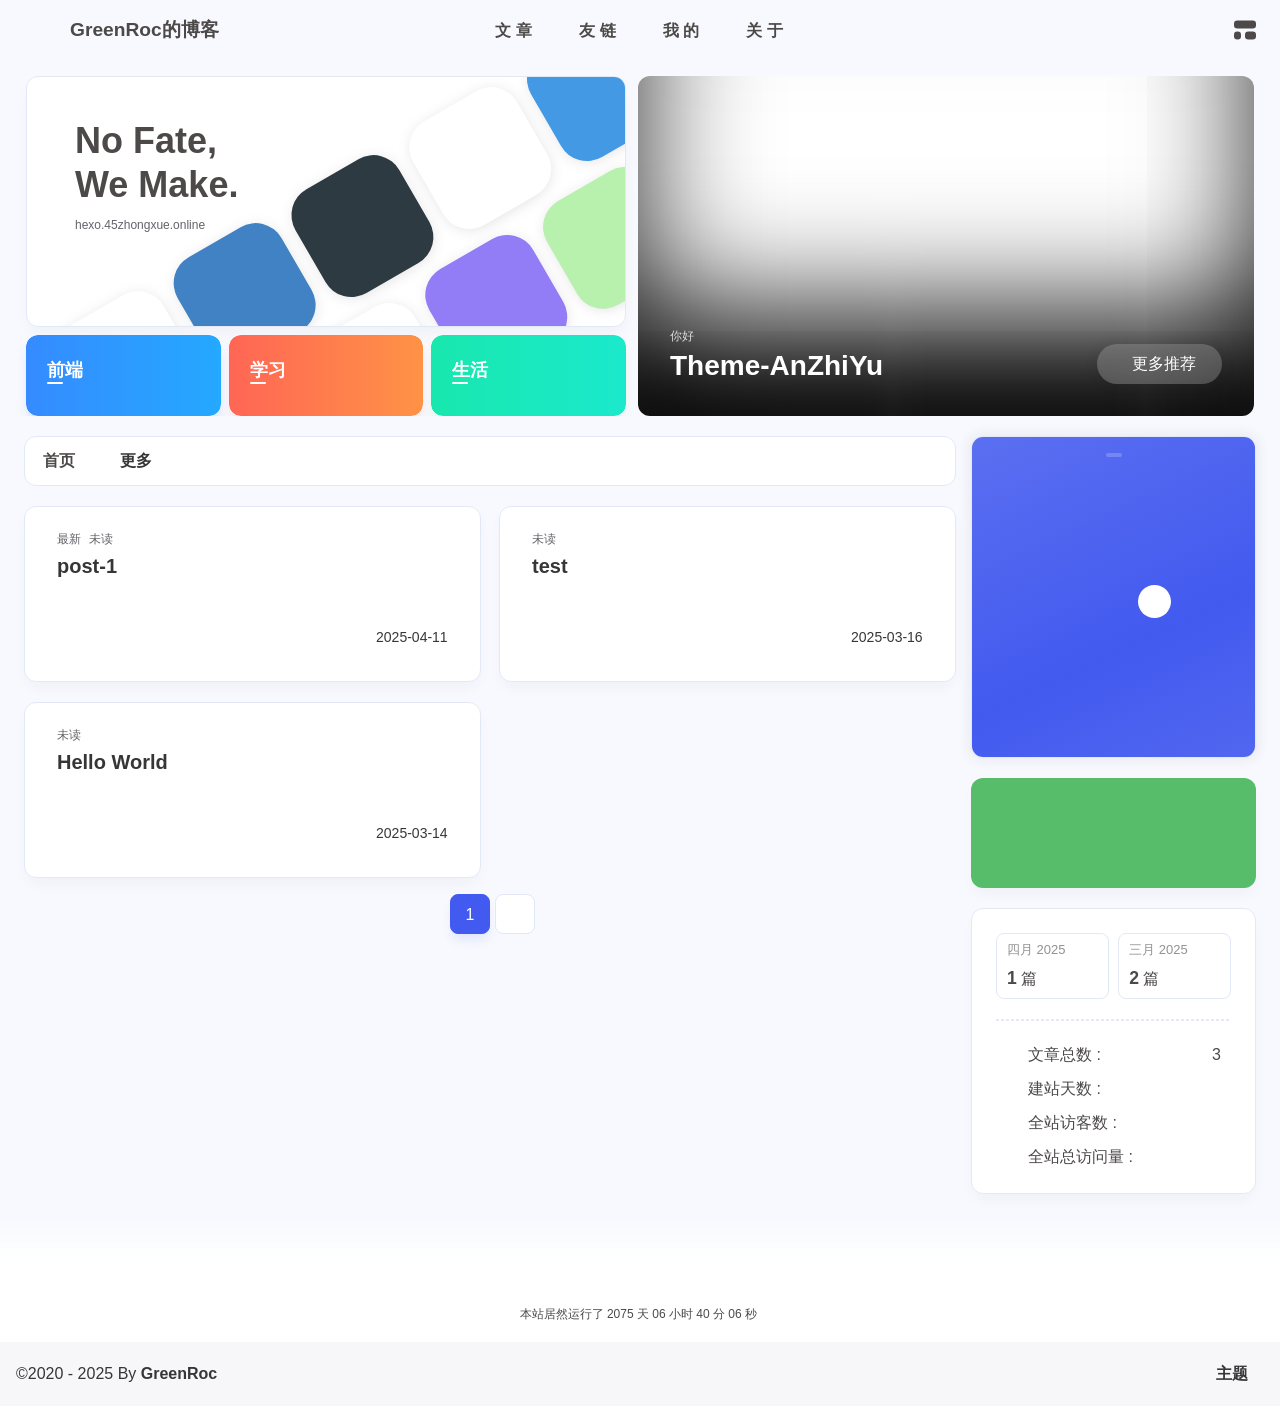
==== commit 833899b1: "Site updated: 2025-04-19 22:42:51" ====
--- a/index.html
+++ b/index.html
@@ -60,7 +60,7 @@
   isHome: true,
   isHighlightShrink: false,
   isToc: false,
-  postUpdate: '2025-04-18 19:49:45',
+  postUpdate: '2025-04-19 22:42:42',
   postMainColor: '',
 }</script><noscript><style type="text/css">
   #nav {
@@ -204,7 +204,7 @@
 if (true) {
   document.addEventListener('pjax:send', () => { preloader.initLoading() })
   document.addEventListener('pjax:complete', () => { preloader.endLoading() })
-}</script><link rel="stylesheet" href="https://cdn.cbd.int/anzhiyu-theme-static@1.1.10/progress_bar/progress_bar.css"/><script async="async" src="https://cdn.cbd.int/pace-js@1.2.4/pace.min.js" data-pace-options="{ &quot;restartOnRequestAfter&quot;:false,&quot;eventLag&quot;:false}"></script><div class="page" id="body-wrap"><header class="not-top-img" id="page-header"><nav id="nav"><div id="nav-group"><span id="blog_name"><div class="back-home-button"><i class="anzhiyufont anzhiyu-icon-grip-vertical"></i><div class="back-menu-list-groups"><div class="back-menu-list-group"><div class="back-menu-list-title">网页</div><div class="back-menu-list"><a class="back-menu-item" target="_blank" rel="noopener" href="https://blog.anheyu.com/" title="博客"><img class="back-menu-item-icon" src= "[data-uri]" onerror="this.onerror=null,this.src=&quot;/img/404.jpg&quot;" data-lazy-src="/img/favicon.ico" alt="博客"/><span class="back-menu-item-text">博客</span></a></div></div><div class="back-menu-list-group"><div class="back-menu-list-title">项目</div><div class="back-menu-list"><a class="back-menu-item" target="_blank" rel="noopener" href="https://image.anheyu.com/" title="安知鱼图床"><img class="back-menu-item-icon" src= "[data-uri]" onerror="this.onerror=null,this.src=&quot;/img/404.jpg&quot;" data-lazy-src="https://image.anheyu.com/favicon.ico" alt="安知鱼图床"/><span class="back-menu-item-text">安知鱼图床</span></a></div></div></div></div><a id="site-name" href="/" accesskey="h"><div class="title">GreenRoc的博客</div><i class="anzhiyufont anzhiyu-icon-house-chimney"></i></a></span><div class="mask-name-container"><div id="name-container"><a id="page-name" href="javascript:anzhiyu.scrollToDest(0, 500)">PAGE_NAME</a></div></div><div id="menus"><div class="menus_items"><div class="menus_item"><a class="site-page" href="javascript:void(0);"><span> 文章</span></a><ul class="menus_item_child"><li><a class="site-page child faa-parent animated-hover" href="/categories/"><i class="anzhiyufont anzhiyu-icon-shapes faa-tada" style="font-size: 0.9em;"></i><span> 分类</span></a></li><li><a class="site-page child faa-parent animated-hover" href="/tags/"><i class="anzhiyufont anzhiyu-icon-tags faa-tada" style="font-size: 0.9em;"></i><span> 标签</span></a></li></ul></div><div class="menus_item"><a class="site-page" href="javascript:void(0);"><span> 友链</span></a><ul class="menus_item_child"><li><a class="site-page child faa-parent animated-hover" href="/link/"><i class="anzhiyufont anzhiyu-icon-link faa-tada" style="font-size: 0.9em;"></i><span> 友人帐</span></a></li><li><a class="site-page child faa-parent animated-hover" href="/comments/"><i class="anzhiyufont anzhiyu-icon-envelope faa-tada" style="font-size: 0.9em;"></i><span> 留言板</span></a></li></ul></div><div class="menus_item"><a class="site-page" href="javascript:void(0);"><span> 我的</span></a><ul class="menus_item_child"><li><a class="site-page child faa-parent animated-hover" href="/music/"><i class="anzhiyufont anzhiyu-icon-music faa-tada" style="font-size: 0.9em;"></i><span> 音乐馆</span></a></li><li><a class="site-page child faa-parent animated-hover" href="/album/"><i class="anzhiyufont anzhiyu-icon-images faa-tada" style="font-size: 0.9em;"></i><span> 相册集</span></a></li></ul></div><div class="menus_item"><a class="site-page" href="javascript:void(0);"><span> 关于</span></a><ul class="menus_item_child"><li><a class="site-page child faa-parent animated-hover" href="/about/"><i class="anzhiyufont anzhiyu-icon-paper-plane faa-tada" style="font-size: 0.9em;"></i><span> 关于本人</span></a></li><li><a class="site-page child faa-parent animated-hover" href="javascript:toRandomPost()"><i class="anzhiyufont anzhiyu-icon-shoe-prints1 faa-tada" style="font-size: 0.9em;"></i><span> 随便逛逛</span></a></li></ul></div></div></div><div id="nav-right"><div class="nav-button" id="randomPost_button"><a class="site-page" onclick="toRandomPost()" title="随机前往一个文章" href="javascript:void(0);"><i class="anzhiyufont anzhiyu-icon-dice"></i></a></div><input id="center-console" type="checkbox"/><label class="widget" for="center-console" title="中控台" onclick="anzhiyu.switchConsole();"><i class="left"></i><i class="widget center"></i><i class="widget right"></i></label><div id="console"><div class="console-card-group-reward"><ul class="reward-all console-card"><li class="reward-item"><a href="https://npm.elemecdn.com/anzhiyu-blog@1.1.6/img/post/common/qrcode-weichat.png" target="_blank"><img class="post-qr-code-img" alt="微信" src= "[data-uri]" onerror="this.onerror=null,this.src=&quot;/img/404.jpg&quot;" data-lazy-src="https://npm.elemecdn.com/anzhiyu-blog@1.1.6/img/post/common/qrcode-weichat.png"/></a><div class="post-qr-code-desc">微信</div></li><li class="reward-item"><a href="https://npm.elemecdn.com/anzhiyu-blog@1.1.6/img/post/common/qrcode-alipay.png" target="_blank"><img class="post-qr-code-img" alt="支付宝" src= "[data-uri]" onerror="this.onerror=null,this.src=&quot;/img/404.jpg&quot;" data-lazy-src="https://npm.elemecdn.com/anzhiyu-blog@1.1.6/img/post/common/qrcode-alipay.png"/></a><div class="post-qr-code-desc">支付宝</div></li></ul></div><div class="console-card-group"><div class="console-card-group-left"><div class="console-card" id="card-newest-comments"><div class="card-content"><div class="author-content-item-tips">互动</div><span class="author-content-item-title"> 最新评论</span></div><div class="aside-list"><span>正在加载中...</span></div></div></div><div class="console-card-group-right"><div class="console-card tags"><div class="card-content"><div class="author-content-item-tips">兴趣点</div><span class="author-content-item-title">寻找你感兴趣的领域</span></div></div><div class="console-card history"><div class="item-headline"><i class="anzhiyufont anzhiyu-icon-box-archiv"></i><span>文章</span></div><div class="card-archives"><div class="item-headline"><i class="anzhiyufont anzhiyu-icon-archive"></i><span>归档</span></div><ul class="card-archive-list"><li class="card-archive-list-item"><a class="card-archive-list-link" href="/archives/2025/04/"><span class="card-archive-list-date">四月 2025</span><div class="card-archive-list-count-group"><span class="card-archive-list-count">1</span><span>篇</span></div></a></li><li class="card-archive-list-item"><a class="card-archive-list-link" href="/archives/2025/03/"><span class="card-archive-list-date">三月 2025</span><div class="card-archive-list-count-group"><span class="card-archive-list-count">2</span><span>篇</span></div></a></li></ul></div><hr/></div></div></div><div class="button-group"><div class="console-btn-item"><a class="darkmode_switchbutton" title="显示模式切换" href="javascript:void(0);"><i class="anzhiyufont anzhiyu-icon-moon"></i></a></div><div class="console-btn-item" id="consoleHideAside" onclick="anzhiyu.hideAsideBtn()" title="边栏显示控制"><a class="asideSwitch"><i class="anzhiyufont anzhiyu-icon-arrows-left-right"></i></a></div><div class="console-btn-item" id="consoleMusic" onclick="anzhiyu.musicToggle()" title="音乐开关"><a class="music-switch"><i class="anzhiyufont anzhiyu-icon-music"></i></a></div></div><div class="console-mask" onclick="anzhiyu.hideConsole()" href="javascript:void(0);"></div></div><div class="nav-button" id="nav-totop"><a class="totopbtn" href="javascript:void(0);"><i class="anzhiyufont anzhiyu-icon-arrow-up"></i><span id="percent" onclick="anzhiyu.scrollToDest(0,500)">0</span></a></div><div id="toggle-menu"><a class="site-page" href="javascript:void(0);" title="切换"><i class="anzhiyufont anzhiyu-icon-bars"></i></a></div></div></div></nav></header><main id="blog-container"><div id="home_top"><div class="swiper_container_card" style="height: auto;width: 100%"><div id="bannerGroup"><div id="random-banner"><div class="banners-title"><div class="banners-title-big">No Fate,</div><div class="banners-title-big">We Make.</div><div class="banners-title-small">hexo.45zhongxue.online</div></div><div id="skills-tags-group-all"><div class="tags-group-wrapper"><div class="tags-group-icon-pair"><div class="tags-group-icon" style="background: #fff"><img class="no-lightbox" title="Java" src= "[data-uri]" onerror="this.onerror=null,this.src=&quot;/img/404.jpg&quot;" data-lazy-src="https://bu.dusays.com/2023/04/09/643293b1184e9.jpg" size="60px" alt="Java"></div><div class="tags-group-icon" style="background: #57b6e6"><img class="no-lightbox" title="Docker" src= "[data-uri]" onerror="this.onerror=null,this.src=&quot;/img/404.jpg&quot;" data-lazy-src="https://bu.dusays.com/2023/04/09/643293b0f0abe.png" size="60px" alt="Docker"></div></div><div class="tags-group-icon-pair"><div class="tags-group-icon" style="background: #4082c3"><img class="no-lightbox" title="Photoshop" src= "[data-uri]" onerror="this.onerror=null,this.src=&quot;/img/404.jpg&quot;" data-lazy-src="https://bu.dusays.com/2022/12/15/639aa3a5c240e.png" size="60px" alt="Photoshop"></div><div class="tags-group-icon" style="background: #333"><img class="no-lightbox" title="Node" src= "[data-uri]" onerror="this.onerror=null,this.src=&quot;/img/404.jpg&quot;" data-lazy-src="https://npm.elemecdn.com/anzhiyu-blog@2.1.1/img/svg/node-logo.svg" size="60px" alt="Node"></div></div><div class="tags-group-icon-pair"><div class="tags-group-icon" style="background: #2e3a41"><img class="no-lightbox" title="Webpack" src= "[data-uri]" onerror="this.onerror=null,this.src=&quot;/img/404.jpg&quot;" data-lazy-src="https://bu.dusays.com/2023/04/09/643293b68026c.png" size="60px" alt="Webpack"></div><div class="tags-group-icon" style="background: #fff"><img class="no-lightbox" title="Pinia" src= "[data-uri]" onerror="this.onerror=null,this.src=&quot;/img/404.jpg&quot;" data-lazy-src="https://npm.elemecdn.com/anzhiyu-blog@2.0.8/img/svg/pinia-logo.svg" size="60px" alt="Pinia"></div></div><div class="tags-group-icon-pair"><div class="tags-group-icon" style="background: #fff"><img class="no-lightbox" title="Python" src= "[data-uri]" onerror="this.onerror=null,this.src=&quot;/img/404.jpg&quot;" data-lazy-src="https://bu.dusays.com/2023/04/09/643293b1230f7.png" size="60px" alt="Python"></div><div class="tags-group-icon" style="background: #937df7"><img class="no-lightbox" title="Vite" src= "[data-uri]" onerror="this.onerror=null,this.src=&quot;/img/404.jpg&quot;" data-lazy-src="https://npm.elemecdn.com/anzhiyu-blog@2.0.8/img/svg/vite-logo.svg" size="60px" alt="Vite"></div></div><div class="tags-group-icon-pair"><div class="tags-group-icon" style="background: #4499e4"><img class="no-lightbox" title="Flutter" src= "[data-uri]" onerror="this.onerror=null,this.src=&quot;/img/404.jpg&quot;" data-lazy-src="https://bu.dusays.com/2023/04/09/643293b1055c2.png" size="60px" alt="Flutter"></div><div class="tags-group-icon" style="background: #b8f0ae"><img class="no-lightbox" title="Vue" src= "[data-uri]" onerror="this.onerror=null,this.src=&quot;/img/404.jpg&quot;" data-lazy-src="https://bu.dusays.com/2023/04/09/643293b6788bd.png" size="60px" alt="Vue"></div></div><div class="tags-group-icon-pair"><div class="tags-group-icon" style="background: #222"><img class="no-lightbox" title="React" src= "[data-uri]" onerror="this.onerror=null,this.src=&quot;/img/404.jpg&quot;" data-lazy-src="[data-uri]" size="60px" alt="React"></div><div class="tags-group-icon" style="background: #2c51db"><img class="no-lightbox" title="CSS3" src= "[data-uri]" onerror="this.onerror=null,this.src=&quot;/img/404.jpg&quot;" data-lazy-src="https://bu.dusays.com/2022/12/15/639aa3a5c251e.png" size="60px" alt="CSS3"></div></div><div class="tags-group-icon-pair"><div class="tags-group-icon" style="background: #f7cb4f"><img class="no-lightbox" title="JS" src= "[data-uri]" onerror="this.onerror=null,this.src=&quot;/img/404.jpg&quot;" data-lazy-src="https://bu.dusays.com/2023/04/09/643293b121f02.png" size="60px" alt="JS"></div><div class="tags-group-icon" style="background: #e9572b"><img class="no-lightbox" title="HTML" src= "[data-uri]" onerror="this.onerror=null,this.src=&quot;/img/404.jpg&quot;" data-lazy-src="https://bu.dusays.com/2022/12/15/639aa3a5c241c.png" size="60px" alt="HTML"></div></div><div class="tags-group-icon-pair"><div class="tags-group-icon" style="background: #df5b40"><img class="no-lightbox" title="Git" src= "[data-uri]" onerror="this.onerror=null,this.src=&quot;/img/404.jpg&quot;" data-lazy-src="https://bu.dusays.com/2023/04/09/643293b10ccdd.webp" size="60px" alt="Git"></div><div class="tags-group-icon" style="background: #e65164"><img class="no-lightbox" title="Apifox" src= "[data-uri]" onerror="this.onerror=null,this.src=&quot;/img/404.jpg&quot;" data-lazy-src="https://bu.dusays.com/2022/11/19/6378d6458c6b6.png" size="60px" alt="Apifox"></div></div><div class="tags-group-icon-pair"><div class="tags-group-icon" style="background: #fff"><img class="no-lightbox" title="Java" src= "[data-uri]" onerror="this.onerror=null,this.src=&quot;/img/404.jpg&quot;" data-lazy-src="https://bu.dusays.com/2023/04/09/643293b1184e9.jpg" size="60px" alt="Java"></div><div class="tags-group-icon" style="background: #57b6e6"><img class="no-lightbox" title="Docker" src= "[data-uri]" onerror="this.onerror=null,this.src=&quot;/img/404.jpg&quot;" data-lazy-src="https://bu.dusays.com/2023/04/09/643293b0f0abe.png" size="60px" alt="Docker"></div></div><div class="tags-group-icon-pair"><div class="tags-group-icon" style="background: #4082c3"><img class="no-lightbox" title="Photoshop" src= "[data-uri]" onerror="this.onerror=null,this.src=&quot;/img/404.jpg&quot;" data-lazy-src="https://bu.dusays.com/2022/12/15/639aa3a5c240e.png" size="60px" alt="Photoshop"></div><div class="tags-group-icon" style="background: #333"><img class="no-lightbox" title="Node" src= "[data-uri]" onerror="this.onerror=null,this.src=&quot;/img/404.jpg&quot;" data-lazy-src="https://npm.elemecdn.com/anzhiyu-blog@2.1.1/img/svg/node-logo.svg" size="60px" alt="Node"></div></div><div class="tags-group-icon-pair"><div class="tags-group-icon" style="background: #2e3a41"><img class="no-lightbox" title="Webpack" src= "[data-uri]" onerror="this.onerror=null,this.src=&quot;/img/404.jpg&quot;" data-lazy-src="https://bu.dusays.com/2023/04/09/643293b68026c.png" size="60px" alt="Webpack"></div><div class="tags-group-icon" style="background: #fff"><img class="no-lightbox" title="Pinia" src= "[data-uri]" onerror="this.onerror=null,this.src=&quot;/img/404.jpg&quot;" data-lazy-src="https://npm.elemecdn.com/anzhiyu-blog@2.0.8/img/svg/pinia-logo.svg" size="60px" alt="Pinia"></div></div><div class="tags-group-icon-pair"><div class="tags-group-icon" style="background: #fff"><img class="no-lightbox" title="Python" src= "[data-uri]" onerror="this.onerror=null,this.src=&quot;/img/404.jpg&quot;" data-lazy-src="https://bu.dusays.com/2023/04/09/643293b1230f7.png" size="60px" alt="Python"></div><div class="tags-group-icon" style="background: #937df7"><img class="no-lightbox" title="Vite" src= "[data-uri]" onerror="this.onerror=null,this.src=&quot;/img/404.jpg&quot;" data-lazy-src="https://npm.elemecdn.com/anzhiyu-blog@2.0.8/img/svg/vite-logo.svg" size="60px" alt="Vite"></div></div><div class="tags-group-icon-pair"><div class="tags-group-icon" style="background: #4499e4"><img class="no-lightbox" title="Flutter" src= "[data-uri]" onerror="this.onerror=null,this.src=&quot;/img/404.jpg&quot;" data-lazy-src="https://bu.dusays.com/2023/04/09/643293b1055c2.png" size="60px" alt="Flutter"></div><div class="tags-group-icon" style="background: #b8f0ae"><img class="no-lightbox" title="Vue" src= "[data-uri]" onerror="this.onerror=null,this.src=&quot;/img/404.jpg&quot;" data-lazy-src="https://bu.dusays.com/2023/04/09/643293b6788bd.png" size="60px" alt="Vue"></div></div><div class="tags-group-icon-pair"><div class="tags-group-icon" style="background: #222"><img class="no-lightbox" title="React" src= "[data-uri]" onerror="this.onerror=null,this.src=&quot;/img/404.jpg&quot;" data-lazy-src="[data-uri]" size="60px" alt="React"></div><div class="tags-group-icon" style="background: #2c51db"><img class="no-lightbox" title="CSS3" src= "[data-uri]" onerror="this.onerror=null,this.src=&quot;/img/404.jpg&quot;" data-lazy-src="https://bu.dusays.com/2022/12/15/639aa3a5c251e.png" size="60px" alt="CSS3"></div></div><div class="tags-group-icon-pair"><div class="tags-group-icon" style="background: #f7cb4f"><img class="no-lightbox" title="JS" src= "[data-uri]" onerror="this.onerror=null,this.src=&quot;/img/404.jpg&quot;" data-lazy-src="https://bu.dusays.com/2023/04/09/643293b121f02.png" size="60px" alt="JS"></div><div class="tags-group-icon" style="background: #e9572b"><img class="no-lightbox" title="HTML" src= "[data-uri]" onerror="this.onerror=null,this.src=&quot;/img/404.jpg&quot;" data-lazy-src="https://bu.dusays.com/2022/12/15/639aa3a5c241c.png" size="60px" alt="HTML"></div></div><div class="tags-group-icon-pair"><div class="tags-group-icon" style="background: #df5b40"><img class="no-lightbox" title="Git" src= "[data-uri]" onerror="this.onerror=null,this.src=&quot;/img/404.jpg&quot;" data-lazy-src="https://bu.dusays.com/2023/04/09/643293b10ccdd.webp" size="60px" alt="Git"></div><div class="tags-group-icon" style="background: #e65164"><img class="no-lightbox" title="Apifox" src= "[data-uri]" onerror="this.onerror=null,this.src=&quot;/img/404.jpg&quot;" data-lazy-src="https://bu.dusays.com/2022/11/19/6378d6458c6b6.png" size="60px" alt="Apifox"></div></div></div></div><a id="random-hover" href="javascript:toRandomPost()"><i class="anzhiyufont anzhiyu-icon-paper-plane"></i><div class="bannerText">随便逛逛<i class="anzhiyufont anzhiyu-icon-arrow-right"></i></div></a></div><div class="categoryGroup"><div class="categoryItem" style="box-shadow:var(--anzhiyu-shadow-blue)"><a class="categoryButton blue" href="/categories/%E5%89%8D%E7%AB%AF%E5%BC%80%E5%8F%91/"><span class="categoryButtonText">前端</span><i class="anzhiyufont anzhiyu-icon-dove"></i></a></div><div class="categoryItem" style="box-shadow:var(--anzhiyu-shadow-red)"><a class="categoryButton red" href="/categories/learning/"><span class="categoryButtonText">学习</span><i class="anzhiyufont anzhiyu-icon-fire"></i></a></div><div class="categoryItem" style="box-shadow:var(--anzhiyu-shadow-green)"><a class="categoryButton green" href="/categories/%E7%94%9F%E6%B4%BB%E6%97%A5%E5%B8%B8/"><span class="categoryButtonText">生活</span><i class="anzhiyufont anzhiyu-icon-book"></i></a></div></div></div><div class="topGroup"><div class="recent-post-item" onclick="pjax.loadUrl(&quot;/2025/03/16/test/&quot;)"><div class="post_cover left_radius"><a href="2025/03/16/test/" title="test"><span class="recent-post-top-text">荐</span><img class="post_bg" onerror="this.onerror=null;this.src='/img/404.jpg'" alt="cover"></a></div><div class="recent-post-info"><a class="article-title" href="2025/03/16/test/" title="test">test</a></div></div><div class="recent-post-item" onclick="pjax.loadUrl(&quot;/2025/04/11/post-1/&quot;)"><div class="post_cover left_radius"><a href="2025/04/11/post-1/" title="post-1"><span class="recent-post-top-text">荐</span><img class="post_bg" onerror="this.onerror=null;this.src='/img/404.jpg'" alt="cover"></a></div><div class="recent-post-info"><a class="article-title" href="2025/04/11/post-1/" title="post-1">post-1</a></div></div><div class="recent-post-item" onclick="pjax.loadUrl(&quot;/2025/03/14/hello-world/&quot;)"><div class="post_cover left_radius"><a href="2025/03/14/hello-world/" title="Hello World"><span class="recent-post-top-text">荐</span><img class="post_bg" onerror="this.onerror=null;this.src='/img/404.jpg'" alt="cover"></a></div><div class="recent-post-info"><a class="article-title" href="2025/03/14/hello-world/" title="Hello World">Hello World</a></div></div><a class="todayCard" id="todayCard" target="_blank" rel="noopener" href="https://docs.anheyu.com/" style="z-index: 1;"><div class="todayCard-info"><div class="todayCard-tips">你好</div><div class="todayCard-title">Theme-AnZhiYu</div></div><img class="todayCard-cover" src= "[data-uri]" onerror="this.onerror=null,this.src=&quot;/img/404.jpg&quot;" data-lazy-src="https://bu.dusays.com/2023/05/13/645fa3cf90d70.webp" onerror="this.onerror=null;this.src='/img/404.jpg'" alt="封面"><div class="banner-button-group"><div class="banner-button" onclick="event.stopPropagation();event.preventDefault();anzhiyu.hideTodayCard();"><i class="anzhiyufont anzhiyu-icon-arrow-circle-right"></i><span class="banner-button-text">更多推荐</span></div></div></a></div><link rel="stylesheet"></div></div><div class="layout" id="content-inner"><div class="recent-posts" id="recent-posts"><div id="categoryBar"><div class="category-bar" id="category-bar"><div id="catalog-bar"><div id="catalog-list"><div class="catalog-list-item" id="首页"><a href="/">首页</a></div></div><div class="category-bar-next" id="category-bar-next" onclick="anzhiyu.scrollCategoryBarToRight()"><i class="anzhiyufont anzhiyu-icon-angle-double-right"></i></div><a class="catalog-more" href="/categories/">更多</a></div></div></div><div class="recent-post-item lastestpost-item" onclick="pjax.loadUrl('/2025/04/11/post-1/')"><div class="recent-post-info no-cover"><div class="recent-post-info-top"><div class="recent-post-info-top-tips"><span class="newPost">最新</span><a class="unvisited-post" href="/2025/04/11/post-1/" title="post-1">未读</a></div><a class="article-title" href="/2025/04/11/post-1/" title="post-1">post-1</a></div><div class="article-meta-wrap"><span class="post-meta-date"><i class="anzhiyufont anzhiyu-icon-calendar-days" style="font-size: 15px; display:none"></i><span class="article-meta-label">发表于</span><time datetime="2025-04-11T09:28:45.000Z" title="发表于 2025-04-11 17:28:45" time="2025-04-11 17:28:45">2025-04-11</time><time class="time_hidden" datetime="2025-04-11T09:29:35.538Z" title="更新于 2025-04-11 17:29:35" time="2025-04-11 17:29:35">2025-04-11</time></span></div><div class="content">第17课：二战后资本主义的新变化
+}</script><link rel="stylesheet" href="https://cdn.cbd.int/anzhiyu-theme-static@1.1.10/progress_bar/progress_bar.css"/><script async="async" src="https://cdn.cbd.int/pace-js@1.2.4/pace.min.js" data-pace-options="{ &quot;restartOnRequestAfter&quot;:false,&quot;eventLag&quot;:false}"></script><div class="page" id="body-wrap"><header class="not-top-img" id="page-header"><nav id="nav"><div id="nav-group"><span id="blog_name"><div class="back-home-button"><i class="anzhiyufont anzhiyu-icon-grip-vertical"></i><div class="back-menu-list-groups"><div class="back-menu-list-group"><div class="back-menu-list-title">网页</div><div class="back-menu-list"><a class="back-menu-item" target="_blank" rel="noopener" href="https://blog.anheyu.com/" title="博客"><img class="back-menu-item-icon" src= "[data-uri]" onerror="this.onerror=null,this.src=&quot;/img/404.jpg&quot;" data-lazy-src="/img/favicon.ico" alt="博客"/><span class="back-menu-item-text">博客</span></a></div></div><div class="back-menu-list-group"><div class="back-menu-list-title">项目</div><div class="back-menu-list"><a class="back-menu-item" target="_blank" rel="noopener" href="https://image.anheyu.com/" title="安知鱼图床"><img class="back-menu-item-icon" src= "[data-uri]" onerror="this.onerror=null,this.src=&quot;/img/404.jpg&quot;" data-lazy-src="https://image.anheyu.com/favicon.ico" alt="安知鱼图床"/><span class="back-menu-item-text">安知鱼图床</span></a></div></div></div></div><a id="site-name" href="/" accesskey="h"><div class="title">GreenRoc的博客</div><i class="anzhiyufont anzhiyu-icon-house-chimney"></i></a></span><div class="mask-name-container"><div id="name-container"><a id="page-name" href="javascript:anzhiyu.scrollToDest(0, 500)">PAGE_NAME</a></div></div><div id="menus"><div class="menus_items"><div class="menus_item"><a class="site-page" href="javascript:void(0);"><span> 文章</span></a><ul class="menus_item_child"><li><a class="site-page child faa-parent animated-hover" href="/categories/"><i class="anzhiyufont anzhiyu-icon-shapes faa-tada" style="font-size: 0.9em;"></i><span> 分类</span></a></li><li><a class="site-page child faa-parent animated-hover" href="/tags/"><i class="anzhiyufont anzhiyu-icon-tags faa-tada" style="font-size: 0.9em;"></i><span> 标签</span></a></li></ul></div><div class="menus_item"><a class="site-page" href="javascript:void(0);"><span> 友链</span></a><ul class="menus_item_child"><li><a class="site-page child faa-parent animated-hover" href="/link/"><i class="anzhiyufont anzhiyu-icon-link faa-tada" style="font-size: 0.9em;"></i><span> 友人帐</span></a></li><li><a class="site-page child faa-parent animated-hover" href="/comments/"><i class="anzhiyufont anzhiyu-icon-envelope faa-tada" style="font-size: 0.9em;"></i><span> 留言板</span></a></li></ul></div><div class="menus_item"><a class="site-page" href="javascript:void(0);"><span> 我的</span></a><ul class="menus_item_child"><li><a class="site-page child faa-parent animated-hover" href="/music/"><i class="anzhiyufont anzhiyu-icon-music faa-tada" style="font-size: 0.9em;"></i><span> 音乐馆</span></a></li><li><a class="site-page child faa-parent animated-hover" href="/album/"><i class="anzhiyufont anzhiyu-icon-images faa-tada" style="font-size: 0.9em;"></i><span> 相册集</span></a></li></ul></div><div class="menus_item"><a class="site-page" href="javascript:void(0);"><span> 关于</span></a><ul class="menus_item_child"><li><a class="site-page child faa-parent animated-hover" href="/about/"><i class="anzhiyufont anzhiyu-icon-paper-plane faa-tada" style="font-size: 0.9em;"></i><span> 关于本人</span></a></li><li><a class="site-page child faa-parent animated-hover" href="javascript:toRandomPost()"><i class="anzhiyufont anzhiyu-icon-shoe-prints1 faa-tada" style="font-size: 0.9em;"></i><span> 随便逛逛</span></a></li></ul></div></div></div><div id="nav-right"><div class="nav-button" id="randomPost_button"><a class="site-page" onclick="toRandomPost()" title="随机前往一个文章" href="javascript:void(0);"><i class="anzhiyufont anzhiyu-icon-dice"></i></a></div><input id="center-console" type="checkbox"/><label class="widget" for="center-console" title="中控台" onclick="anzhiyu.switchConsole();"><i class="left"></i><i class="widget center"></i><i class="widget right"></i></label><div id="console"><div class="console-card-group-reward"><ul class="reward-all console-card"><li class="reward-item"><a href="https://npm.elemecdn.com/anzhiyu-blog@1.1.6/img/post/common/qrcode-weichat.png" target="_blank"><img class="post-qr-code-img" alt="微信" src= "[data-uri]" onerror="this.onerror=null,this.src=&quot;/img/404.jpg&quot;" data-lazy-src="https://npm.elemecdn.com/anzhiyu-blog@1.1.6/img/post/common/qrcode-weichat.png"/></a><div class="post-qr-code-desc">微信</div></li><li class="reward-item"><a href="https://npm.elemecdn.com/anzhiyu-blog@1.1.6/img/post/common/qrcode-alipay.png" target="_blank"><img class="post-qr-code-img" alt="支付宝" src= "[data-uri]" onerror="this.onerror=null,this.src=&quot;/img/404.jpg&quot;" data-lazy-src="https://npm.elemecdn.com/anzhiyu-blog@1.1.6/img/post/common/qrcode-alipay.png"/></a><div class="post-qr-code-desc">支付宝</div></li></ul></div><div class="console-card-group"><div class="console-card-group-left"><div class="console-card" id="card-newest-comments"><div class="card-content"><div class="author-content-item-tips">互动</div><span class="author-content-item-title"> 最新评论</span></div><div class="aside-list"><span>正在加载中...</span></div></div></div><div class="console-card-group-right"><div class="console-card tags"><div class="card-content"><div class="author-content-item-tips">兴趣点</div><span class="author-content-item-title">寻找你感兴趣的领域</span></div></div><div class="console-card history"><div class="item-headline"><i class="anzhiyufont anzhiyu-icon-box-archiv"></i><span>文章</span></div><div class="card-archives"><div class="item-headline"><i class="anzhiyufont anzhiyu-icon-archive"></i><span>归档</span></div><ul class="card-archive-list"><li class="card-archive-list-item"><a class="card-archive-list-link" href="/archives/2025/04/"><span class="card-archive-list-date">四月 2025</span><div class="card-archive-list-count-group"><span class="card-archive-list-count">1</span><span>篇</span></div></a></li><li class="card-archive-list-item"><a class="card-archive-list-link" href="/archives/2025/03/"><span class="card-archive-list-date">三月 2025</span><div class="card-archive-list-count-group"><span class="card-archive-list-count">2</span><span>篇</span></div></a></li></ul></div><hr/></div></div></div><div class="button-group"><div class="console-btn-item"><a class="darkmode_switchbutton" title="显示模式切换" href="javascript:void(0);"><i class="anzhiyufont anzhiyu-icon-moon"></i></a></div><div class="console-btn-item" id="consoleHideAside" onclick="anzhiyu.hideAsideBtn()" title="边栏显示控制"><a class="asideSwitch"><i class="anzhiyufont anzhiyu-icon-arrows-left-right"></i></a></div><div class="console-btn-item" id="consoleMusic" onclick="anzhiyu.musicToggle()" title="音乐开关"><a class="music-switch"><i class="anzhiyufont anzhiyu-icon-music"></i></a></div></div><div class="console-mask" onclick="anzhiyu.hideConsole()" href="javascript:void(0);"></div></div><div class="nav-button" id="nav-totop"><a class="totopbtn" href="javascript:void(0);"><i class="anzhiyufont anzhiyu-icon-arrow-up"></i><span id="percent" onclick="anzhiyu.scrollToDest(0,500)">0</span></a></div><div id="toggle-menu"><a class="site-page" href="javascript:void(0);" title="切换"><i class="anzhiyufont anzhiyu-icon-bars"></i></a></div></div></div></nav></header><main id="blog-container"><div id="home_top"><div class="swiper_container_card" style="height: auto;width: 100%"><div id="bannerGroup"><div id="random-banner"><div class="banners-title"><div class="banners-title-big">No Fate,</div><div class="banners-title-big">We Make.</div><div class="banners-title-small">hexo.45zhongxue.online</div></div><div id="skills-tags-group-all"><div class="tags-group-wrapper"><div class="tags-group-icon-pair"><div class="tags-group-icon" style="background: #fff"><img class="no-lightbox" title="Java" src= "[data-uri]" onerror="this.onerror=null,this.src=&quot;/img/404.jpg&quot;" data-lazy-src="https://bu.dusays.com/2023/04/09/643293b1184e9.jpg" size="60px" alt="Java"></div><div class="tags-group-icon" style="background: #57b6e6"><img class="no-lightbox" title="Docker" src= "[data-uri]" onerror="this.onerror=null,this.src=&quot;/img/404.jpg&quot;" data-lazy-src="https://bu.dusays.com/2023/04/09/643293b0f0abe.png" size="60px" alt="Docker"></div></div><div class="tags-group-icon-pair"><div class="tags-group-icon" style="background: #4082c3"><img class="no-lightbox" title="Photoshop" src= "[data-uri]" onerror="this.onerror=null,this.src=&quot;/img/404.jpg&quot;" data-lazy-src="https://bu.dusays.com/2022/12/15/639aa3a5c240e.png" size="60px" alt="Photoshop"></div><div class="tags-group-icon" style="background: #333"><img class="no-lightbox" title="Node" src= "[data-uri]" onerror="this.onerror=null,this.src=&quot;/img/404.jpg&quot;" data-lazy-src="https://npm.elemecdn.com/anzhiyu-blog@2.1.1/img/svg/node-logo.svg" size="60px" alt="Node"></div></div><div class="tags-group-icon-pair"><div class="tags-group-icon" style="background: #2e3a41"><img class="no-lightbox" title="Webpack" src= "[data-uri]" onerror="this.onerror=null,this.src=&quot;/img/404.jpg&quot;" data-lazy-src="https://bu.dusays.com/2023/04/09/643293b68026c.png" size="60px" alt="Webpack"></div><div class="tags-group-icon" style="background: #fff"><img class="no-lightbox" title="Pinia" src= "[data-uri]" onerror="this.onerror=null,this.src=&quot;/img/404.jpg&quot;" data-lazy-src="https://npm.elemecdn.com/anzhiyu-blog@2.0.8/img/svg/pinia-logo.svg" size="60px" alt="Pinia"></div></div><div class="tags-group-icon-pair"><div class="tags-group-icon" style="background: #fff"><img class="no-lightbox" title="Python" src= "[data-uri]" onerror="this.onerror=null,this.src=&quot;/img/404.jpg&quot;" data-lazy-src="https://bu.dusays.com/2023/04/09/643293b1230f7.png" size="60px" alt="Python"></div><div class="tags-group-icon" style="background: #937df7"><img class="no-lightbox" title="Vite" src= "[data-uri]" onerror="this.onerror=null,this.src=&quot;/img/404.jpg&quot;" data-lazy-src="https://npm.elemecdn.com/anzhiyu-blog@2.0.8/img/svg/vite-logo.svg" size="60px" alt="Vite"></div></div><div class="tags-group-icon-pair"><div class="tags-group-icon" style="background: #4499e4"><img class="no-lightbox" title="Flutter" src= "[data-uri]" onerror="this.onerror=null,this.src=&quot;/img/404.jpg&quot;" data-lazy-src="https://bu.dusays.com/2023/04/09/643293b1055c2.png" size="60px" alt="Flutter"></div><div class="tags-group-icon" style="background: #b8f0ae"><img class="no-lightbox" title="Vue" src= "[data-uri]" onerror="this.onerror=null,this.src=&quot;/img/404.jpg&quot;" data-lazy-src="https://bu.dusays.com/2023/04/09/643293b6788bd.png" size="60px" alt="Vue"></div></div><div class="tags-group-icon-pair"><div class="tags-group-icon" style="background: #222"><img class="no-lightbox" title="React" src= "[data-uri]" onerror="this.onerror=null,this.src=&quot;/img/404.jpg&quot;" data-lazy-src="[data-uri]" size="60px" alt="React"></div><div class="tags-group-icon" style="background: #2c51db"><img class="no-lightbox" title="CSS3" src= "[data-uri]" onerror="this.onerror=null,this.src=&quot;/img/404.jpg&quot;" data-lazy-src="https://bu.dusays.com/2022/12/15/639aa3a5c251e.png" size="60px" alt="CSS3"></div></div><div class="tags-group-icon-pair"><div class="tags-group-icon" style="background: #f7cb4f"><img class="no-lightbox" title="JS" src= "[data-uri]" onerror="this.onerror=null,this.src=&quot;/img/404.jpg&quot;" data-lazy-src="https://bu.dusays.com/2023/04/09/643293b121f02.png" size="60px" alt="JS"></div><div class="tags-group-icon" style="background: #e9572b"><img class="no-lightbox" title="HTML" src= "[data-uri]" onerror="this.onerror=null,this.src=&quot;/img/404.jpg&quot;" data-lazy-src="https://bu.dusays.com/2022/12/15/639aa3a5c241c.png" size="60px" alt="HTML"></div></div><div class="tags-group-icon-pair"><div class="tags-group-icon" style="background: #df5b40"><img class="no-lightbox" title="Git" src= "[data-uri]" onerror="this.onerror=null,this.src=&quot;/img/404.jpg&quot;" data-lazy-src="https://bu.dusays.com/2023/04/09/643293b10ccdd.webp" size="60px" alt="Git"></div><div class="tags-group-icon" style="background: #e65164"><img class="no-lightbox" title="Apifox" src= "[data-uri]" onerror="this.onerror=null,this.src=&quot;/img/404.jpg&quot;" data-lazy-src="https://bu.dusays.com/2022/11/19/6378d6458c6b6.png" size="60px" alt="Apifox"></div></div><div class="tags-group-icon-pair"><div class="tags-group-icon" style="background: #fff"><img class="no-lightbox" title="Java" src= "[data-uri]" onerror="this.onerror=null,this.src=&quot;/img/404.jpg&quot;" data-lazy-src="https://bu.dusays.com/2023/04/09/643293b1184e9.jpg" size="60px" alt="Java"></div><div class="tags-group-icon" style="background: #57b6e6"><img class="no-lightbox" title="Docker" src= "[data-uri]" onerror="this.onerror=null,this.src=&quot;/img/404.jpg&quot;" data-lazy-src="https://bu.dusays.com/2023/04/09/643293b0f0abe.png" size="60px" alt="Docker"></div></div><div class="tags-group-icon-pair"><div class="tags-group-icon" style="background: #4082c3"><img class="no-lightbox" title="Photoshop" src= "[data-uri]" onerror="this.onerror=null,this.src=&quot;/img/404.jpg&quot;" data-lazy-src="https://bu.dusays.com/2022/12/15/639aa3a5c240e.png" size="60px" alt="Photoshop"></div><div class="tags-group-icon" style="background: #333"><img class="no-lightbox" title="Node" src= "[data-uri]" onerror="this.onerror=null,this.src=&quot;/img/404.jpg&quot;" data-lazy-src="https://npm.elemecdn.com/anzhiyu-blog@2.1.1/img/svg/node-logo.svg" size="60px" alt="Node"></div></div><div class="tags-group-icon-pair"><div class="tags-group-icon" style="background: #2e3a41"><img class="no-lightbox" title="Webpack" src= "[data-uri]" onerror="this.onerror=null,this.src=&quot;/img/404.jpg&quot;" data-lazy-src="https://bu.dusays.com/2023/04/09/643293b68026c.png" size="60px" alt="Webpack"></div><div class="tags-group-icon" style="background: #fff"><img class="no-lightbox" title="Pinia" src= "[data-uri]" onerror="this.onerror=null,this.src=&quot;/img/404.jpg&quot;" data-lazy-src="https://npm.elemecdn.com/anzhiyu-blog@2.0.8/img/svg/pinia-logo.svg" size="60px" alt="Pinia"></div></div><div class="tags-group-icon-pair"><div class="tags-group-icon" style="background: #fff"><img class="no-lightbox" title="Python" src= "[data-uri]" onerror="this.onerror=null,this.src=&quot;/img/404.jpg&quot;" data-lazy-src="https://bu.dusays.com/2023/04/09/643293b1230f7.png" size="60px" alt="Python"></div><div class="tags-group-icon" style="background: #937df7"><img class="no-lightbox" title="Vite" src= "[data-uri]" onerror="this.onerror=null,this.src=&quot;/img/404.jpg&quot;" data-lazy-src="https://npm.elemecdn.com/anzhiyu-blog@2.0.8/img/svg/vite-logo.svg" size="60px" alt="Vite"></div></div><div class="tags-group-icon-pair"><div class="tags-group-icon" style="background: #4499e4"><img class="no-lightbox" title="Flutter" src= "[data-uri]" onerror="this.onerror=null,this.src=&quot;/img/404.jpg&quot;" data-lazy-src="https://bu.dusays.com/2023/04/09/643293b1055c2.png" size="60px" alt="Flutter"></div><div class="tags-group-icon" style="background: #b8f0ae"><img class="no-lightbox" title="Vue" src= "[data-uri]" onerror="this.onerror=null,this.src=&quot;/img/404.jpg&quot;" data-lazy-src="https://bu.dusays.com/2023/04/09/643293b6788bd.png" size="60px" alt="Vue"></div></div><div class="tags-group-icon-pair"><div class="tags-group-icon" style="background: #222"><img class="no-lightbox" title="React" src= "[data-uri]" onerror="this.onerror=null,this.src=&quot;/img/404.jpg&quot;" data-lazy-src="[data-uri]" size="60px" alt="React"></div><div class="tags-group-icon" style="background: #2c51db"><img class="no-lightbox" title="CSS3" src= "[data-uri]" onerror="this.onerror=null,this.src=&quot;/img/404.jpg&quot;" data-lazy-src="https://bu.dusays.com/2022/12/15/639aa3a5c251e.png" size="60px" alt="CSS3"></div></div><div class="tags-group-icon-pair"><div class="tags-group-icon" style="background: #f7cb4f"><img class="no-lightbox" title="JS" src= "[data-uri]" onerror="this.onerror=null,this.src=&quot;/img/404.jpg&quot;" data-lazy-src="https://bu.dusays.com/2023/04/09/643293b121f02.png" size="60px" alt="JS"></div><div class="tags-group-icon" style="background: #e9572b"><img class="no-lightbox" title="HTML" src= "[data-uri]" onerror="this.onerror=null,this.src=&quot;/img/404.jpg&quot;" data-lazy-src="https://bu.dusays.com/2022/12/15/639aa3a5c241c.png" size="60px" alt="HTML"></div></div><div class="tags-group-icon-pair"><div class="tags-group-icon" style="background: #df5b40"><img class="no-lightbox" title="Git" src= "[data-uri]" onerror="this.onerror=null,this.src=&quot;/img/404.jpg&quot;" data-lazy-src="https://bu.dusays.com/2023/04/09/643293b10ccdd.webp" size="60px" alt="Git"></div><div class="tags-group-icon" style="background: #e65164"><img class="no-lightbox" title="Apifox" src= "[data-uri]" onerror="this.onerror=null,this.src=&quot;/img/404.jpg&quot;" data-lazy-src="https://bu.dusays.com/2022/11/19/6378d6458c6b6.png" size="60px" alt="Apifox"></div></div></div></div><a id="random-hover" href="javascript:toRandomPost()"><i class="anzhiyufont anzhiyu-icon-paper-plane"></i><div class="bannerText">随便逛逛<i class="anzhiyufont anzhiyu-icon-arrow-right"></i></div></a></div><div class="categoryGroup"><div class="categoryItem" style="box-shadow:var(--anzhiyu-shadow-blue)"><a class="categoryButton blue" href="/categories/%E5%89%8D%E7%AB%AF%E5%BC%80%E5%8F%91/"><span class="categoryButtonText">前端</span><i class="anzhiyufont anzhiyu-icon-dove"></i></a></div><div class="categoryItem" style="box-shadow:var(--anzhiyu-shadow-red)"><a class="categoryButton red" href="/categories/learning/"><span class="categoryButtonText">学习</span><i class="anzhiyufont anzhiyu-icon-fire"></i></a></div><div class="categoryItem" style="box-shadow:var(--anzhiyu-shadow-green)"><a class="categoryButton green" href="/categories/%E7%94%9F%E6%B4%BB%E6%97%A5%E5%B8%B8/"><span class="categoryButtonText">生活</span><i class="anzhiyufont anzhiyu-icon-book"></i></a></div></div></div><div class="topGroup"><div class="recent-post-item" onclick="pjax.loadUrl(&quot;/2025/03/14/hello-world/&quot;)"><div class="post_cover left_radius"><a href="2025/03/14/hello-world/" title="Hello World"><span class="recent-post-top-text">荐</span><img class="post_bg" onerror="this.onerror=null;this.src='/img/404.jpg'" alt="cover"></a></div><div class="recent-post-info"><a class="article-title" href="2025/03/14/hello-world/" title="Hello World">Hello World</a></div></div><div class="recent-post-item" onclick="pjax.loadUrl(&quot;/2025/04/11/post-1/&quot;)"><div class="post_cover left_radius"><a href="2025/04/11/post-1/" title="post-1"><span class="recent-post-top-text">荐</span><img class="post_bg" onerror="this.onerror=null;this.src='/img/404.jpg'" alt="cover"></a></div><div class="recent-post-info"><a class="article-title" href="2025/04/11/post-1/" title="post-1">post-1</a></div></div><div class="recent-post-item" onclick="pjax.loadUrl(&quot;/2025/03/16/test/&quot;)"><div class="post_cover left_radius"><a href="2025/03/16/test/" title="test"><span class="recent-post-top-text">荐</span><img class="post_bg" onerror="this.onerror=null;this.src='/img/404.jpg'" alt="cover"></a></div><div class="recent-post-info"><a class="article-title" href="2025/03/16/test/" title="test">test</a></div></div><a class="todayCard" id="todayCard" target="_blank" rel="noopener" href="https://docs.anheyu.com/" style="z-index: 1;"><div class="todayCard-info"><div class="todayCard-tips">你好</div><div class="todayCard-title">Theme-AnZhiYu</div></div><img class="todayCard-cover" src= "[data-uri]" onerror="this.onerror=null,this.src=&quot;/img/404.jpg&quot;" data-lazy-src="https://bu.dusays.com/2023/05/13/645fa3cf90d70.webp" onerror="this.onerror=null;this.src='/img/404.jpg'" alt="封面"><div class="banner-button-group"><div class="banner-button" onclick="event.stopPropagation();event.preventDefault();anzhiyu.hideTodayCard();"><i class="anzhiyufont anzhiyu-icon-arrow-circle-right"></i><span class="banner-button-text">更多推荐</span></div></div></a></div><link rel="stylesheet"></div></div><div class="layout" id="content-inner"><div class="recent-posts" id="recent-posts"><div id="categoryBar"><div class="category-bar" id="category-bar"><div id="catalog-bar"><div id="catalog-list"><div class="catalog-list-item" id="首页"><a href="/">首页</a></div></div><div class="category-bar-next" id="category-bar-next" onclick="anzhiyu.scrollCategoryBarToRight()"><i class="anzhiyufont anzhiyu-icon-angle-double-right"></i></div><a class="catalog-more" href="/categories/">更多</a></div></div></div><div class="recent-post-item lastestpost-item" onclick="pjax.loadUrl('/2025/04/11/post-1/')"><div class="recent-post-info no-cover"><div class="recent-post-info-top"><div class="recent-post-info-top-tips"><span class="newPost">最新</span><a class="unvisited-post" href="/2025/04/11/post-1/" title="post-1">未读</a></div><a class="article-title" href="/2025/04/11/post-1/" title="post-1">post-1</a></div><div class="article-meta-wrap"><span class="post-meta-date"><i class="anzhiyufont anzhiyu-icon-calendar-days" style="font-size: 15px; display:none"></i><span class="article-meta-label">发表于</span><time datetime="2025-04-11T09:28:45.000Z" title="发表于 2025-04-11 17:28:45" time="2025-04-11 17:28:45">2025-04-11</time><time class="time_hidden" datetime="2025-04-11T09:29:35.538Z" title="更新于 2025-04-11 17:29:35" time="2025-04-11 17:29:35">2025-04-11</time></span></div><div class="content">第17课：二战后资本主义的新变化
 二战后，欧洲经济恢复和发展的原因：
 
 美国的援助： 马歇尔计划
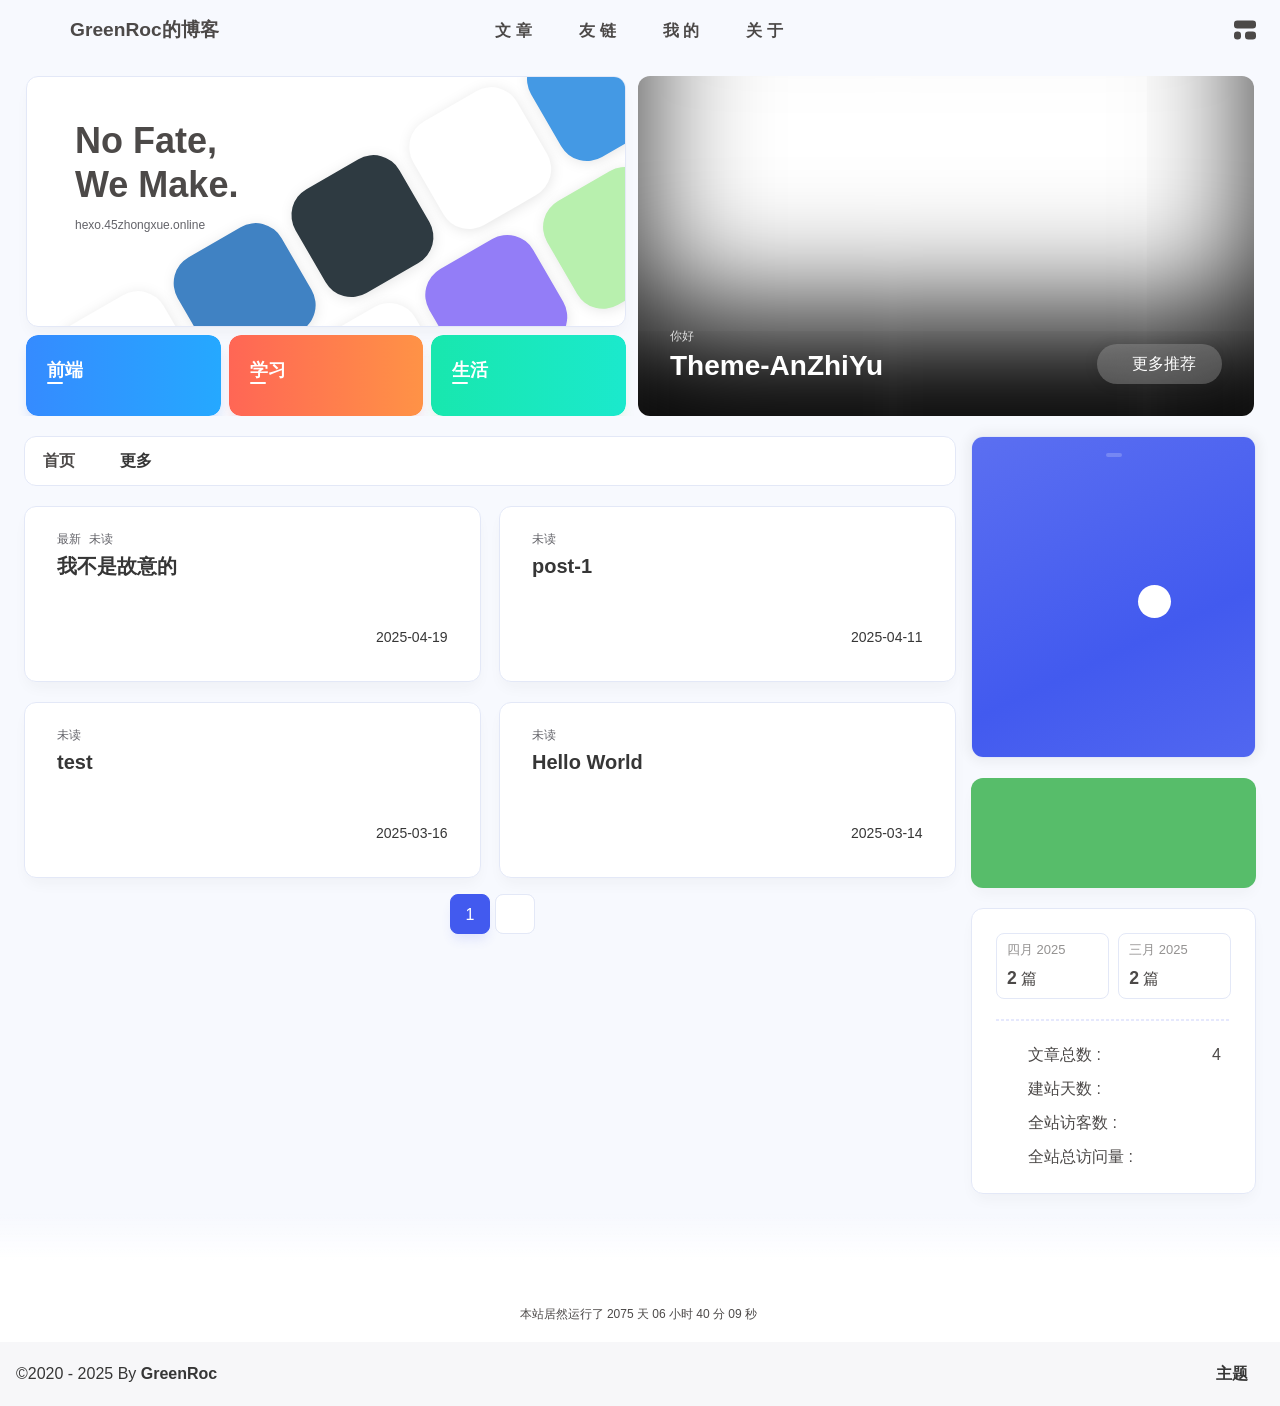
==== commit aa8c2c44: "Site updated: 2025-04-19 22:53:08" ====
--- a/index.html
+++ b/index.html
@@ -60,7 +60,7 @@
   isHome: true,
   isHighlightShrink: false,
   isToc: false,
-  postUpdate: '2025-04-19 22:42:42',
+  postUpdate: '2025-04-19 22:52:46',
   postMainColor: '',
 }</script><noscript><style type="text/css">
   #nav {
@@ -204,7 +204,8 @@
 if (true) {
   document.addEventListener('pjax:send', () => { preloader.initLoading() })
   document.addEventListener('pjax:complete', () => { preloader.endLoading() })
-}</script><link rel="stylesheet" href="https://cdn.cbd.int/anzhiyu-theme-static@1.1.10/progress_bar/progress_bar.css"/><script async="async" src="https://cdn.cbd.int/pace-js@1.2.4/pace.min.js" data-pace-options="{ &quot;restartOnRequestAfter&quot;:false,&quot;eventLag&quot;:false}"></script><div class="page" id="body-wrap"><header class="not-top-img" id="page-header"><nav id="nav"><div id="nav-group"><span id="blog_name"><div class="back-home-button"><i class="anzhiyufont anzhiyu-icon-grip-vertical"></i><div class="back-menu-list-groups"><div class="back-menu-list-group"><div class="back-menu-list-title">网页</div><div class="back-menu-list"><a class="back-menu-item" target="_blank" rel="noopener" href="https://blog.anheyu.com/" title="博客"><img class="back-menu-item-icon" src= "[data-uri]" onerror="this.onerror=null,this.src=&quot;/img/404.jpg&quot;" data-lazy-src="/img/favicon.ico" alt="博客"/><span class="back-menu-item-text">博客</span></a></div></div><div class="back-menu-list-group"><div class="back-menu-list-title">项目</div><div class="back-menu-list"><a class="back-menu-item" target="_blank" rel="noopener" href="https://image.anheyu.com/" title="安知鱼图床"><img class="back-menu-item-icon" src= "[data-uri]" onerror="this.onerror=null,this.src=&quot;/img/404.jpg&quot;" data-lazy-src="https://image.anheyu.com/favicon.ico" alt="安知鱼图床"/><span class="back-menu-item-text">安知鱼图床</span></a></div></div></div></div><a id="site-name" href="/" accesskey="h"><div class="title">GreenRoc的博客</div><i class="anzhiyufont anzhiyu-icon-house-chimney"></i></a></span><div class="mask-name-container"><div id="name-container"><a id="page-name" href="javascript:anzhiyu.scrollToDest(0, 500)">PAGE_NAME</a></div></div><div id="menus"><div class="menus_items"><div class="menus_item"><a class="site-page" href="javascript:void(0);"><span> 文章</span></a><ul class="menus_item_child"><li><a class="site-page child faa-parent animated-hover" href="/categories/"><i class="anzhiyufont anzhiyu-icon-shapes faa-tada" style="font-size: 0.9em;"></i><span> 分类</span></a></li><li><a class="site-page child faa-parent animated-hover" href="/tags/"><i class="anzhiyufont anzhiyu-icon-tags faa-tada" style="font-size: 0.9em;"></i><span> 标签</span></a></li></ul></div><div class="menus_item"><a class="site-page" href="javascript:void(0);"><span> 友链</span></a><ul class="menus_item_child"><li><a class="site-page child faa-parent animated-hover" href="/link/"><i class="anzhiyufont anzhiyu-icon-link faa-tada" style="font-size: 0.9em;"></i><span> 友人帐</span></a></li><li><a class="site-page child faa-parent animated-hover" href="/comments/"><i class="anzhiyufont anzhiyu-icon-envelope faa-tada" style="font-size: 0.9em;"></i><span> 留言板</span></a></li></ul></div><div class="menus_item"><a class="site-page" href="javascript:void(0);"><span> 我的</span></a><ul class="menus_item_child"><li><a class="site-page child faa-parent animated-hover" href="/music/"><i class="anzhiyufont anzhiyu-icon-music faa-tada" style="font-size: 0.9em;"></i><span> 音乐馆</span></a></li><li><a class="site-page child faa-parent animated-hover" href="/album/"><i class="anzhiyufont anzhiyu-icon-images faa-tada" style="font-size: 0.9em;"></i><span> 相册集</span></a></li></ul></div><div class="menus_item"><a class="site-page" href="javascript:void(0);"><span> 关于</span></a><ul class="menus_item_child"><li><a class="site-page child faa-parent animated-hover" href="/about/"><i class="anzhiyufont anzhiyu-icon-paper-plane faa-tada" style="font-size: 0.9em;"></i><span> 关于本人</span></a></li><li><a class="site-page child faa-parent animated-hover" href="javascript:toRandomPost()"><i class="anzhiyufont anzhiyu-icon-shoe-prints1 faa-tada" style="font-size: 0.9em;"></i><span> 随便逛逛</span></a></li></ul></div></div></div><div id="nav-right"><div class="nav-button" id="randomPost_button"><a class="site-page" onclick="toRandomPost()" title="随机前往一个文章" href="javascript:void(0);"><i class="anzhiyufont anzhiyu-icon-dice"></i></a></div><input id="center-console" type="checkbox"/><label class="widget" for="center-console" title="中控台" onclick="anzhiyu.switchConsole();"><i class="left"></i><i class="widget center"></i><i class="widget right"></i></label><div id="console"><div class="console-card-group-reward"><ul class="reward-all console-card"><li class="reward-item"><a href="https://npm.elemecdn.com/anzhiyu-blog@1.1.6/img/post/common/qrcode-weichat.png" target="_blank"><img class="post-qr-code-img" alt="微信" src= "[data-uri]" onerror="this.onerror=null,this.src=&quot;/img/404.jpg&quot;" data-lazy-src="https://npm.elemecdn.com/anzhiyu-blog@1.1.6/img/post/common/qrcode-weichat.png"/></a><div class="post-qr-code-desc">微信</div></li><li class="reward-item"><a href="https://npm.elemecdn.com/anzhiyu-blog@1.1.6/img/post/common/qrcode-alipay.png" target="_blank"><img class="post-qr-code-img" alt="支付宝" src= "[data-uri]" onerror="this.onerror=null,this.src=&quot;/img/404.jpg&quot;" data-lazy-src="https://npm.elemecdn.com/anzhiyu-blog@1.1.6/img/post/common/qrcode-alipay.png"/></a><div class="post-qr-code-desc">支付宝</div></li></ul></div><div class="console-card-group"><div class="console-card-group-left"><div class="console-card" id="card-newest-comments"><div class="card-content"><div class="author-content-item-tips">互动</div><span class="author-content-item-title"> 最新评论</span></div><div class="aside-list"><span>正在加载中...</span></div></div></div><div class="console-card-group-right"><div class="console-card tags"><div class="card-content"><div class="author-content-item-tips">兴趣点</div><span class="author-content-item-title">寻找你感兴趣的领域</span></div></div><div class="console-card history"><div class="item-headline"><i class="anzhiyufont anzhiyu-icon-box-archiv"></i><span>文章</span></div><div class="card-archives"><div class="item-headline"><i class="anzhiyufont anzhiyu-icon-archive"></i><span>归档</span></div><ul class="card-archive-list"><li class="card-archive-list-item"><a class="card-archive-list-link" href="/archives/2025/04/"><span class="card-archive-list-date">四月 2025</span><div class="card-archive-list-count-group"><span class="card-archive-list-count">1</span><span>篇</span></div></a></li><li class="card-archive-list-item"><a class="card-archive-list-link" href="/archives/2025/03/"><span class="card-archive-list-date">三月 2025</span><div class="card-archive-list-count-group"><span class="card-archive-list-count">2</span><span>篇</span></div></a></li></ul></div><hr/></div></div></div><div class="button-group"><div class="console-btn-item"><a class="darkmode_switchbutton" title="显示模式切换" href="javascript:void(0);"><i class="anzhiyufont anzhiyu-icon-moon"></i></a></div><div class="console-btn-item" id="consoleHideAside" onclick="anzhiyu.hideAsideBtn()" title="边栏显示控制"><a class="asideSwitch"><i class="anzhiyufont anzhiyu-icon-arrows-left-right"></i></a></div><div class="console-btn-item" id="consoleMusic" onclick="anzhiyu.musicToggle()" title="音乐开关"><a class="music-switch"><i class="anzhiyufont anzhiyu-icon-music"></i></a></div></div><div class="console-mask" onclick="anzhiyu.hideConsole()" href="javascript:void(0);"></div></div><div class="nav-button" id="nav-totop"><a class="totopbtn" href="javascript:void(0);"><i class="anzhiyufont anzhiyu-icon-arrow-up"></i><span id="percent" onclick="anzhiyu.scrollToDest(0,500)">0</span></a></div><div id="toggle-menu"><a class="site-page" href="javascript:void(0);" title="切换"><i class="anzhiyufont anzhiyu-icon-bars"></i></a></div></div></div></nav></header><main id="blog-container"><div id="home_top"><div class="swiper_container_card" style="height: auto;width: 100%"><div id="bannerGroup"><div id="random-banner"><div class="banners-title"><div class="banners-title-big">No Fate,</div><div class="banners-title-big">We Make.</div><div class="banners-title-small">hexo.45zhongxue.online</div></div><div id="skills-tags-group-all"><div class="tags-group-wrapper"><div class="tags-group-icon-pair"><div class="tags-group-icon" style="background: #fff"><img class="no-lightbox" title="Java" src= "[data-uri]" onerror="this.onerror=null,this.src=&quot;/img/404.jpg&quot;" data-lazy-src="https://bu.dusays.com/2023/04/09/643293b1184e9.jpg" size="60px" alt="Java"></div><div class="tags-group-icon" style="background: #57b6e6"><img class="no-lightbox" title="Docker" src= "[data-uri]" onerror="this.onerror=null,this.src=&quot;/img/404.jpg&quot;" data-lazy-src="https://bu.dusays.com/2023/04/09/643293b0f0abe.png" size="60px" alt="Docker"></div></div><div class="tags-group-icon-pair"><div class="tags-group-icon" style="background: #4082c3"><img class="no-lightbox" title="Photoshop" src= "[data-uri]" onerror="this.onerror=null,this.src=&quot;/img/404.jpg&quot;" data-lazy-src="https://bu.dusays.com/2022/12/15/639aa3a5c240e.png" size="60px" alt="Photoshop"></div><div class="tags-group-icon" style="background: #333"><img class="no-lightbox" title="Node" src= "[data-uri]" onerror="this.onerror=null,this.src=&quot;/img/404.jpg&quot;" data-lazy-src="https://npm.elemecdn.com/anzhiyu-blog@2.1.1/img/svg/node-logo.svg" size="60px" alt="Node"></div></div><div class="tags-group-icon-pair"><div class="tags-group-icon" style="background: #2e3a41"><img class="no-lightbox" title="Webpack" src= "[data-uri]" onerror="this.onerror=null,this.src=&quot;/img/404.jpg&quot;" data-lazy-src="https://bu.dusays.com/2023/04/09/643293b68026c.png" size="60px" alt="Webpack"></div><div class="tags-group-icon" style="background: #fff"><img class="no-lightbox" title="Pinia" src= "[data-uri]" onerror="this.onerror=null,this.src=&quot;/img/404.jpg&quot;" data-lazy-src="https://npm.elemecdn.com/anzhiyu-blog@2.0.8/img/svg/pinia-logo.svg" size="60px" alt="Pinia"></div></div><div class="tags-group-icon-pair"><div class="tags-group-icon" style="background: #fff"><img class="no-lightbox" title="Python" src= "[data-uri]" onerror="this.onerror=null,this.src=&quot;/img/404.jpg&quot;" data-lazy-src="https://bu.dusays.com/2023/04/09/643293b1230f7.png" size="60px" alt="Python"></div><div class="tags-group-icon" style="background: #937df7"><img class="no-lightbox" title="Vite" src= "[data-uri]" onerror="this.onerror=null,this.src=&quot;/img/404.jpg&quot;" data-lazy-src="https://npm.elemecdn.com/anzhiyu-blog@2.0.8/img/svg/vite-logo.svg" size="60px" alt="Vite"></div></div><div class="tags-group-icon-pair"><div class="tags-group-icon" style="background: #4499e4"><img class="no-lightbox" title="Flutter" src= "[data-uri]" onerror="this.onerror=null,this.src=&quot;/img/404.jpg&quot;" data-lazy-src="https://bu.dusays.com/2023/04/09/643293b1055c2.png" size="60px" alt="Flutter"></div><div class="tags-group-icon" style="background: #b8f0ae"><img class="no-lightbox" title="Vue" src= "[data-uri]" onerror="this.onerror=null,this.src=&quot;/img/404.jpg&quot;" data-lazy-src="https://bu.dusays.com/2023/04/09/643293b6788bd.png" size="60px" alt="Vue"></div></div><div class="tags-group-icon-pair"><div class="tags-group-icon" style="background: #222"><img class="no-lightbox" title="React" src= "[data-uri]" onerror="this.onerror=null,this.src=&quot;/img/404.jpg&quot;" data-lazy-src="[data-uri]" size="60px" alt="React"></div><div class="tags-group-icon" style="background: #2c51db"><img class="no-lightbox" title="CSS3" src= "[data-uri]" onerror="this.onerror=null,this.src=&quot;/img/404.jpg&quot;" data-lazy-src="https://bu.dusays.com/2022/12/15/639aa3a5c251e.png" size="60px" alt="CSS3"></div></div><div class="tags-group-icon-pair"><div class="tags-group-icon" style="background: #f7cb4f"><img class="no-lightbox" title="JS" src= "[data-uri]" onerror="this.onerror=null,this.src=&quot;/img/404.jpg&quot;" data-lazy-src="https://bu.dusays.com/2023/04/09/643293b121f02.png" size="60px" alt="JS"></div><div class="tags-group-icon" style="background: #e9572b"><img class="no-lightbox" title="HTML" src= "[data-uri]" onerror="this.onerror=null,this.src=&quot;/img/404.jpg&quot;" data-lazy-src="https://bu.dusays.com/2022/12/15/639aa3a5c241c.png" size="60px" alt="HTML"></div></div><div class="tags-group-icon-pair"><div class="tags-group-icon" style="background: #df5b40"><img class="no-lightbox" title="Git" src= "[data-uri]" onerror="this.onerror=null,this.src=&quot;/img/404.jpg&quot;" data-lazy-src="https://bu.dusays.com/2023/04/09/643293b10ccdd.webp" size="60px" alt="Git"></div><div class="tags-group-icon" style="background: #e65164"><img class="no-lightbox" title="Apifox" src= "[data-uri]" onerror="this.onerror=null,this.src=&quot;/img/404.jpg&quot;" data-lazy-src="https://bu.dusays.com/2022/11/19/6378d6458c6b6.png" size="60px" alt="Apifox"></div></div><div class="tags-group-icon-pair"><div class="tags-group-icon" style="background: #fff"><img class="no-lightbox" title="Java" src= "[data-uri]" onerror="this.onerror=null,this.src=&quot;/img/404.jpg&quot;" data-lazy-src="https://bu.dusays.com/2023/04/09/643293b1184e9.jpg" size="60px" alt="Java"></div><div class="tags-group-icon" style="background: #57b6e6"><img class="no-lightbox" title="Docker" src= "[data-uri]" onerror="this.onerror=null,this.src=&quot;/img/404.jpg&quot;" data-lazy-src="https://bu.dusays.com/2023/04/09/643293b0f0abe.png" size="60px" alt="Docker"></div></div><div class="tags-group-icon-pair"><div class="tags-group-icon" style="background: #4082c3"><img class="no-lightbox" title="Photoshop" src= "[data-uri]" onerror="this.onerror=null,this.src=&quot;/img/404.jpg&quot;" data-lazy-src="https://bu.dusays.com/2022/12/15/639aa3a5c240e.png" size="60px" alt="Photoshop"></div><div class="tags-group-icon" style="background: #333"><img class="no-lightbox" title="Node" src= "[data-uri]" onerror="this.onerror=null,this.src=&quot;/img/404.jpg&quot;" data-lazy-src="https://npm.elemecdn.com/anzhiyu-blog@2.1.1/img/svg/node-logo.svg" size="60px" alt="Node"></div></div><div class="tags-group-icon-pair"><div class="tags-group-icon" style="background: #2e3a41"><img class="no-lightbox" title="Webpack" src= "[data-uri]" onerror="this.onerror=null,this.src=&quot;/img/404.jpg&quot;" data-lazy-src="https://bu.dusays.com/2023/04/09/643293b68026c.png" size="60px" alt="Webpack"></div><div class="tags-group-icon" style="background: #fff"><img class="no-lightbox" title="Pinia" src= "[data-uri]" onerror="this.onerror=null,this.src=&quot;/img/404.jpg&quot;" data-lazy-src="https://npm.elemecdn.com/anzhiyu-blog@2.0.8/img/svg/pinia-logo.svg" size="60px" alt="Pinia"></div></div><div class="tags-group-icon-pair"><div class="tags-group-icon" style="background: #fff"><img class="no-lightbox" title="Python" src= "[data-uri]" onerror="this.onerror=null,this.src=&quot;/img/404.jpg&quot;" data-lazy-src="https://bu.dusays.com/2023/04/09/643293b1230f7.png" size="60px" alt="Python"></div><div class="tags-group-icon" style="background: #937df7"><img class="no-lightbox" title="Vite" src= "[data-uri]" onerror="this.onerror=null,this.src=&quot;/img/404.jpg&quot;" data-lazy-src="https://npm.elemecdn.com/anzhiyu-blog@2.0.8/img/svg/vite-logo.svg" size="60px" alt="Vite"></div></div><div class="tags-group-icon-pair"><div class="tags-group-icon" style="background: #4499e4"><img class="no-lightbox" title="Flutter" src= "[data-uri]" onerror="this.onerror=null,this.src=&quot;/img/404.jpg&quot;" data-lazy-src="https://bu.dusays.com/2023/04/09/643293b1055c2.png" size="60px" alt="Flutter"></div><div class="tags-group-icon" style="background: #b8f0ae"><img class="no-lightbox" title="Vue" src= "[data-uri]" onerror="this.onerror=null,this.src=&quot;/img/404.jpg&quot;" data-lazy-src="https://bu.dusays.com/2023/04/09/643293b6788bd.png" size="60px" alt="Vue"></div></div><div class="tags-group-icon-pair"><div class="tags-group-icon" style="background: #222"><img class="no-lightbox" title="React" src= "[data-uri]" onerror="this.onerror=null,this.src=&quot;/img/404.jpg&quot;" data-lazy-src="[data-uri]" size="60px" alt="React"></div><div class="tags-group-icon" style="background: #2c51db"><img class="no-lightbox" title="CSS3" src= "[data-uri]" onerror="this.onerror=null,this.src=&quot;/img/404.jpg&quot;" data-lazy-src="https://bu.dusays.com/2022/12/15/639aa3a5c251e.png" size="60px" alt="CSS3"></div></div><div class="tags-group-icon-pair"><div class="tags-group-icon" style="background: #f7cb4f"><img class="no-lightbox" title="JS" src= "[data-uri]" onerror="this.onerror=null,this.src=&quot;/img/404.jpg&quot;" data-lazy-src="https://bu.dusays.com/2023/04/09/643293b121f02.png" size="60px" alt="JS"></div><div class="tags-group-icon" style="background: #e9572b"><img class="no-lightbox" title="HTML" src= "[data-uri]" onerror="this.onerror=null,this.src=&quot;/img/404.jpg&quot;" data-lazy-src="https://bu.dusays.com/2022/12/15/639aa3a5c241c.png" size="60px" alt="HTML"></div></div><div class="tags-group-icon-pair"><div class="tags-group-icon" style="background: #df5b40"><img class="no-lightbox" title="Git" src= "[data-uri]" onerror="this.onerror=null,this.src=&quot;/img/404.jpg&quot;" data-lazy-src="https://bu.dusays.com/2023/04/09/643293b10ccdd.webp" size="60px" alt="Git"></div><div class="tags-group-icon" style="background: #e65164"><img class="no-lightbox" title="Apifox" src= "[data-uri]" onerror="this.onerror=null,this.src=&quot;/img/404.jpg&quot;" data-lazy-src="https://bu.dusays.com/2022/11/19/6378d6458c6b6.png" size="60px" alt="Apifox"></div></div></div></div><a id="random-hover" href="javascript:toRandomPost()"><i class="anzhiyufont anzhiyu-icon-paper-plane"></i><div class="bannerText">随便逛逛<i class="anzhiyufont anzhiyu-icon-arrow-right"></i></div></a></div><div class="categoryGroup"><div class="categoryItem" style="box-shadow:var(--anzhiyu-shadow-blue)"><a class="categoryButton blue" href="/categories/%E5%89%8D%E7%AB%AF%E5%BC%80%E5%8F%91/"><span class="categoryButtonText">前端</span><i class="anzhiyufont anzhiyu-icon-dove"></i></a></div><div class="categoryItem" style="box-shadow:var(--anzhiyu-shadow-red)"><a class="categoryButton red" href="/categories/learning/"><span class="categoryButtonText">学习</span><i class="anzhiyufont anzhiyu-icon-fire"></i></a></div><div class="categoryItem" style="box-shadow:var(--anzhiyu-shadow-green)"><a class="categoryButton green" href="/categories/%E7%94%9F%E6%B4%BB%E6%97%A5%E5%B8%B8/"><span class="categoryButtonText">生活</span><i class="anzhiyufont anzhiyu-icon-book"></i></a></div></div></div><div class="topGroup"><div class="recent-post-item" onclick="pjax.loadUrl(&quot;/2025/03/14/hello-world/&quot;)"><div class="post_cover left_radius"><a href="2025/03/14/hello-world/" title="Hello World"><span class="recent-post-top-text">荐</span><img class="post_bg" onerror="this.onerror=null;this.src='/img/404.jpg'" alt="cover"></a></div><div class="recent-post-info"><a class="article-title" href="2025/03/14/hello-world/" title="Hello World">Hello World</a></div></div><div class="recent-post-item" onclick="pjax.loadUrl(&quot;/2025/04/11/post-1/&quot;)"><div class="post_cover left_radius"><a href="2025/04/11/post-1/" title="post-1"><span class="recent-post-top-text">荐</span><img class="post_bg" onerror="this.onerror=null;this.src='/img/404.jpg'" alt="cover"></a></div><div class="recent-post-info"><a class="article-title" href="2025/04/11/post-1/" title="post-1">post-1</a></div></div><div class="recent-post-item" onclick="pjax.loadUrl(&quot;/2025/03/16/test/&quot;)"><div class="post_cover left_radius"><a href="2025/03/16/test/" title="test"><span class="recent-post-top-text">荐</span><img class="post_bg" onerror="this.onerror=null;this.src='/img/404.jpg'" alt="cover"></a></div><div class="recent-post-info"><a class="article-title" href="2025/03/16/test/" title="test">test</a></div></div><a class="todayCard" id="todayCard" target="_blank" rel="noopener" href="https://docs.anheyu.com/" style="z-index: 1;"><div class="todayCard-info"><div class="todayCard-tips">你好</div><div class="todayCard-title">Theme-AnZhiYu</div></div><img class="todayCard-cover" src= "[data-uri]" onerror="this.onerror=null,this.src=&quot;/img/404.jpg&quot;" data-lazy-src="https://bu.dusays.com/2023/05/13/645fa3cf90d70.webp" onerror="this.onerror=null;this.src='/img/404.jpg'" alt="封面"><div class="banner-button-group"><div class="banner-button" onclick="event.stopPropagation();event.preventDefault();anzhiyu.hideTodayCard();"><i class="anzhiyufont anzhiyu-icon-arrow-circle-right"></i><span class="banner-button-text">更多推荐</span></div></div></a></div><link rel="stylesheet"></div></div><div class="layout" id="content-inner"><div class="recent-posts" id="recent-posts"><div id="categoryBar"><div class="category-bar" id="category-bar"><div id="catalog-bar"><div id="catalog-list"><div class="catalog-list-item" id="首页"><a href="/">首页</a></div></div><div class="category-bar-next" id="category-bar-next" onclick="anzhiyu.scrollCategoryBarToRight()"><i class="anzhiyufont anzhiyu-icon-angle-double-right"></i></div><a class="catalog-more" href="/categories/">更多</a></div></div></div><div class="recent-post-item lastestpost-item" onclick="pjax.loadUrl('/2025/04/11/post-1/')"><div class="recent-post-info no-cover"><div class="recent-post-info-top"><div class="recent-post-info-top-tips"><span class="newPost">最新</span><a class="unvisited-post" href="/2025/04/11/post-1/" title="post-1">未读</a></div><a class="article-title" href="/2025/04/11/post-1/" title="post-1">post-1</a></div><div class="article-meta-wrap"><span class="post-meta-date"><i class="anzhiyufont anzhiyu-icon-calendar-days" style="font-size: 15px; display:none"></i><span class="article-meta-label">发表于</span><time datetime="2025-04-11T09:28:45.000Z" title="发表于 2025-04-11 17:28:45" time="2025-04-11 17:28:45">2025-04-11</time><time class="time_hidden" datetime="2025-04-11T09:29:35.538Z" title="更新于 2025-04-11 17:29:35" time="2025-04-11 17:29:35">2025-04-11</time></span></div><div class="content">第17课：二战后资本主义的新变化
+}</script><link rel="stylesheet" href="https://cdn.cbd.int/anzhiyu-theme-static@1.1.10/progress_bar/progress_bar.css"/><script async="async" src="https://cdn.cbd.int/pace-js@1.2.4/pace.min.js" data-pace-options="{ &quot;restartOnRequestAfter&quot;:false,&quot;eventLag&quot;:false}"></script><div class="page" id="body-wrap"><header class="not-top-img" id="page-header"><nav id="nav"><div id="nav-group"><span id="blog_name"><div class="back-home-button"><i class="anzhiyufont anzhiyu-icon-grip-vertical"></i><div class="back-menu-list-groups"><div class="back-menu-list-group"><div class="back-menu-list-title">网页</div><div class="back-menu-list"><a class="back-menu-item" target="_blank" rel="noopener" href="https://blog.anheyu.com/" title="博客"><img class="back-menu-item-icon" src= "[data-uri]" onerror="this.onerror=null,this.src=&quot;/img/404.jpg&quot;" data-lazy-src="/img/favicon.ico" alt="博客"/><span class="back-menu-item-text">博客</span></a></div></div><div class="back-menu-list-group"><div class="back-menu-list-title">项目</div><div class="back-menu-list"><a class="back-menu-item" target="_blank" rel="noopener" href="https://image.anheyu.com/" title="安知鱼图床"><img class="back-menu-item-icon" src= "[data-uri]" onerror="this.onerror=null,this.src=&quot;/img/404.jpg&quot;" data-lazy-src="https://image.anheyu.com/favicon.ico" alt="安知鱼图床"/><span class="back-menu-item-text">安知鱼图床</span></a></div></div></div></div><a id="site-name" href="/" accesskey="h"><div class="title">GreenRoc的博客</div><i class="anzhiyufont anzhiyu-icon-house-chimney"></i></a></span><div class="mask-name-container"><div id="name-container"><a id="page-name" href="javascript:anzhiyu.scrollToDest(0, 500)">PAGE_NAME</a></div></div><div id="menus"><div class="menus_items"><div class="menus_item"><a class="site-page" href="javascript:void(0);"><span> 文章</span></a><ul class="menus_item_child"><li><a class="site-page child faa-parent animated-hover" href="/categories/"><i class="anzhiyufont anzhiyu-icon-shapes faa-tada" style="font-size: 0.9em;"></i><span> 分类</span></a></li><li><a class="site-page child faa-parent animated-hover" href="/tags/"><i class="anzhiyufont anzhiyu-icon-tags faa-tada" style="font-size: 0.9em;"></i><span> 标签</span></a></li></ul></div><div class="menus_item"><a class="site-page" href="javascript:void(0);"><span> 友链</span></a><ul class="menus_item_child"><li><a class="site-page child faa-parent animated-hover" href="/link/"><i class="anzhiyufont anzhiyu-icon-link faa-tada" style="font-size: 0.9em;"></i><span> 友人帐</span></a></li><li><a class="site-page child faa-parent animated-hover" href="/comments/"><i class="anzhiyufont anzhiyu-icon-envelope faa-tada" style="font-size: 0.9em;"></i><span> 留言板</span></a></li></ul></div><div class="menus_item"><a class="site-page" href="javascript:void(0);"><span> 我的</span></a><ul class="menus_item_child"><li><a class="site-page child faa-parent animated-hover" href="/music/"><i class="anzhiyufont anzhiyu-icon-music faa-tada" style="font-size: 0.9em;"></i><span> 音乐馆</span></a></li><li><a class="site-page child faa-parent animated-hover" href="/album/"><i class="anzhiyufont anzhiyu-icon-images faa-tada" style="font-size: 0.9em;"></i><span> 相册集</span></a></li></ul></div><div class="menus_item"><a class="site-page" href="javascript:void(0);"><span> 关于</span></a><ul class="menus_item_child"><li><a class="site-page child faa-parent animated-hover" href="/about/"><i class="anzhiyufont anzhiyu-icon-paper-plane faa-tada" style="font-size: 0.9em;"></i><span> 关于本人</span></a></li><li><a class="site-page child faa-parent animated-hover" href="javascript:toRandomPost()"><i class="anzhiyufont anzhiyu-icon-shoe-prints1 faa-tada" style="font-size: 0.9em;"></i><span> 随便逛逛</span></a></li></ul></div></div></div><div id="nav-right"><div class="nav-button" id="randomPost_button"><a class="site-page" onclick="toRandomPost()" title="随机前往一个文章" href="javascript:void(0);"><i class="anzhiyufont anzhiyu-icon-dice"></i></a></div><input id="center-console" type="checkbox"/><label class="widget" for="center-console" title="中控台" onclick="anzhiyu.switchConsole();"><i class="left"></i><i class="widget center"></i><i class="widget right"></i></label><div id="console"><div class="console-card-group-reward"><ul class="reward-all console-card"><li class="reward-item"><a href="https://npm.elemecdn.com/anzhiyu-blog@1.1.6/img/post/common/qrcode-weichat.png" target="_blank"><img class="post-qr-code-img" alt="微信" src= "[data-uri]" onerror="this.onerror=null,this.src=&quot;/img/404.jpg&quot;" data-lazy-src="https://npm.elemecdn.com/anzhiyu-blog@1.1.6/img/post/common/qrcode-weichat.png"/></a><div class="post-qr-code-desc">微信</div></li><li class="reward-item"><a href="https://npm.elemecdn.com/anzhiyu-blog@1.1.6/img/post/common/qrcode-alipay.png" target="_blank"><img class="post-qr-code-img" alt="支付宝" src= "[data-uri]" onerror="this.onerror=null,this.src=&quot;/img/404.jpg&quot;" data-lazy-src="https://npm.elemecdn.com/anzhiyu-blog@1.1.6/img/post/common/qrcode-alipay.png"/></a><div class="post-qr-code-desc">支付宝</div></li></ul></div><div class="console-card-group"><div class="console-card-group-left"><div class="console-card" id="card-newest-comments"><div class="card-content"><div class="author-content-item-tips">互动</div><span class="author-content-item-title"> 最新评论</span></div><div class="aside-list"><span>正在加载中...</span></div></div></div><div class="console-card-group-right"><div class="console-card tags"><div class="card-content"><div class="author-content-item-tips">兴趣点</div><span class="author-content-item-title">寻找你感兴趣的领域</span></div></div><div class="console-card history"><div class="item-headline"><i class="anzhiyufont anzhiyu-icon-box-archiv"></i><span>文章</span></div><div class="card-archives"><div class="item-headline"><i class="anzhiyufont anzhiyu-icon-archive"></i><span>归档</span></div><ul class="card-archive-list"><li class="card-archive-list-item"><a class="card-archive-list-link" href="/archives/2025/04/"><span class="card-archive-list-date">四月 2025</span><div class="card-archive-list-count-group"><span class="card-archive-list-count">2</span><span>篇</span></div></a></li><li class="card-archive-list-item"><a class="card-archive-list-link" href="/archives/2025/03/"><span class="card-archive-list-date">三月 2025</span><div class="card-archive-list-count-group"><span class="card-archive-list-count">2</span><span>篇</span></div></a></li></ul></div><hr/></div></div></div><div class="button-group"><div class="console-btn-item"><a class="darkmode_switchbutton" title="显示模式切换" href="javascript:void(0);"><i class="anzhiyufont anzhiyu-icon-moon"></i></a></div><div class="console-btn-item" id="consoleHideAside" onclick="anzhiyu.hideAsideBtn()" title="边栏显示控制"><a class="asideSwitch"><i class="anzhiyufont anzhiyu-icon-arrows-left-right"></i></a></div><div class="console-btn-item" id="consoleMusic" onclick="anzhiyu.musicToggle()" title="音乐开关"><a class="music-switch"><i class="anzhiyufont anzhiyu-icon-music"></i></a></div></div><div class="console-mask" onclick="anzhiyu.hideConsole()" href="javascript:void(0);"></div></div><div class="nav-button" id="nav-totop"><a class="totopbtn" href="javascript:void(0);"><i class="anzhiyufont anzhiyu-icon-arrow-up"></i><span id="percent" onclick="anzhiyu.scrollToDest(0,500)">0</span></a></div><div id="toggle-menu"><a class="site-page" href="javascript:void(0);" title="切换"><i class="anzhiyufont anzhiyu-icon-bars"></i></a></div></div></div></nav></header><main id="blog-container"><div id="home_top"><div class="swiper_container_card" style="height: auto;width: 100%"><div id="bannerGroup"><div id="random-banner"><div class="banners-title"><div class="banners-title-big">No Fate,</div><div class="banners-title-big">We Make.</div><div class="banners-title-small">hexo.45zhongxue.online</div></div><div id="skills-tags-group-all"><div class="tags-group-wrapper"><div class="tags-group-icon-pair"><div class="tags-group-icon" style="background: #fff"><img class="no-lightbox" title="Java" src= "[data-uri]" onerror="this.onerror=null,this.src=&quot;/img/404.jpg&quot;" data-lazy-src="https://bu.dusays.com/2023/04/09/643293b1184e9.jpg" size="60px" alt="Java"></div><div class="tags-group-icon" style="background: #57b6e6"><img class="no-lightbox" title="Docker" src= "[data-uri]" onerror="this.onerror=null,this.src=&quot;/img/404.jpg&quot;" data-lazy-src="https://bu.dusays.com/2023/04/09/643293b0f0abe.png" size="60px" alt="Docker"></div></div><div class="tags-group-icon-pair"><div class="tags-group-icon" style="background: #4082c3"><img class="no-lightbox" title="Photoshop" src= "[data-uri]" onerror="this.onerror=null,this.src=&quot;/img/404.jpg&quot;" data-lazy-src="https://bu.dusays.com/2022/12/15/639aa3a5c240e.png" size="60px" alt="Photoshop"></div><div class="tags-group-icon" style="background: #333"><img class="no-lightbox" title="Node" src= "[data-uri]" onerror="this.onerror=null,this.src=&quot;/img/404.jpg&quot;" data-lazy-src="https://npm.elemecdn.com/anzhiyu-blog@2.1.1/img/svg/node-logo.svg" size="60px" alt="Node"></div></div><div class="tags-group-icon-pair"><div class="tags-group-icon" style="background: #2e3a41"><img class="no-lightbox" title="Webpack" src= "[data-uri]" onerror="this.onerror=null,this.src=&quot;/img/404.jpg&quot;" data-lazy-src="https://bu.dusays.com/2023/04/09/643293b68026c.png" size="60px" alt="Webpack"></div><div class="tags-group-icon" style="background: #fff"><img class="no-lightbox" title="Pinia" src= "[data-uri]" onerror="this.onerror=null,this.src=&quot;/img/404.jpg&quot;" data-lazy-src="https://npm.elemecdn.com/anzhiyu-blog@2.0.8/img/svg/pinia-logo.svg" size="60px" alt="Pinia"></div></div><div class="tags-group-icon-pair"><div class="tags-group-icon" style="background: #fff"><img class="no-lightbox" title="Python" src= "[data-uri]" onerror="this.onerror=null,this.src=&quot;/img/404.jpg&quot;" data-lazy-src="https://bu.dusays.com/2023/04/09/643293b1230f7.png" size="60px" alt="Python"></div><div class="tags-group-icon" style="background: #937df7"><img class="no-lightbox" title="Vite" src= "[data-uri]" onerror="this.onerror=null,this.src=&quot;/img/404.jpg&quot;" data-lazy-src="https://npm.elemecdn.com/anzhiyu-blog@2.0.8/img/svg/vite-logo.svg" size="60px" alt="Vite"></div></div><div class="tags-group-icon-pair"><div class="tags-group-icon" style="background: #4499e4"><img class="no-lightbox" title="Flutter" src= "[data-uri]" onerror="this.onerror=null,this.src=&quot;/img/404.jpg&quot;" data-lazy-src="https://bu.dusays.com/2023/04/09/643293b1055c2.png" size="60px" alt="Flutter"></div><div class="tags-group-icon" style="background: #b8f0ae"><img class="no-lightbox" title="Vue" src= "[data-uri]" onerror="this.onerror=null,this.src=&quot;/img/404.jpg&quot;" data-lazy-src="https://bu.dusays.com/2023/04/09/643293b6788bd.png" size="60px" alt="Vue"></div></div><div class="tags-group-icon-pair"><div class="tags-group-icon" style="background: #222"><img class="no-lightbox" title="React" src= "[data-uri]" onerror="this.onerror=null,this.src=&quot;/img/404.jpg&quot;" data-lazy-src="[data-uri]" size="60px" alt="React"></div><div class="tags-group-icon" style="background: #2c51db"><img class="no-lightbox" title="CSS3" src= "[data-uri]" onerror="this.onerror=null,this.src=&quot;/img/404.jpg&quot;" data-lazy-src="https://bu.dusays.com/2022/12/15/639aa3a5c251e.png" size="60px" alt="CSS3"></div></div><div class="tags-group-icon-pair"><div class="tags-group-icon" style="background: #f7cb4f"><img class="no-lightbox" title="JS" src= "[data-uri]" onerror="this.onerror=null,this.src=&quot;/img/404.jpg&quot;" data-lazy-src="https://bu.dusays.com/2023/04/09/643293b121f02.png" size="60px" alt="JS"></div><div class="tags-group-icon" style="background: #e9572b"><img class="no-lightbox" title="HTML" src= "[data-uri]" onerror="this.onerror=null,this.src=&quot;/img/404.jpg&quot;" data-lazy-src="https://bu.dusays.com/2022/12/15/639aa3a5c241c.png" size="60px" alt="HTML"></div></div><div class="tags-group-icon-pair"><div class="tags-group-icon" style="background: #df5b40"><img class="no-lightbox" title="Git" src= "[data-uri]" onerror="this.onerror=null,this.src=&quot;/img/404.jpg&quot;" data-lazy-src="https://bu.dusays.com/2023/04/09/643293b10ccdd.webp" size="60px" alt="Git"></div><div class="tags-group-icon" style="background: #e65164"><img class="no-lightbox" title="Apifox" src= "[data-uri]" onerror="this.onerror=null,this.src=&quot;/img/404.jpg&quot;" data-lazy-src="https://bu.dusays.com/2022/11/19/6378d6458c6b6.png" size="60px" alt="Apifox"></div></div><div class="tags-group-icon-pair"><div class="tags-group-icon" style="background: #fff"><img class="no-lightbox" title="Java" src= "[data-uri]" onerror="this.onerror=null,this.src=&quot;/img/404.jpg&quot;" data-lazy-src="https://bu.dusays.com/2023/04/09/643293b1184e9.jpg" size="60px" alt="Java"></div><div class="tags-group-icon" style="background: #57b6e6"><img class="no-lightbox" title="Docker" src= "[data-uri]" onerror="this.onerror=null,this.src=&quot;/img/404.jpg&quot;" data-lazy-src="https://bu.dusays.com/2023/04/09/643293b0f0abe.png" size="60px" alt="Docker"></div></div><div class="tags-group-icon-pair"><div class="tags-group-icon" style="background: #4082c3"><img class="no-lightbox" title="Photoshop" src= "[data-uri]" onerror="this.onerror=null,this.src=&quot;/img/404.jpg&quot;" data-lazy-src="https://bu.dusays.com/2022/12/15/639aa3a5c240e.png" size="60px" alt="Photoshop"></div><div class="tags-group-icon" style="background: #333"><img class="no-lightbox" title="Node" src= "[data-uri]" onerror="this.onerror=null,this.src=&quot;/img/404.jpg&quot;" data-lazy-src="https://npm.elemecdn.com/anzhiyu-blog@2.1.1/img/svg/node-logo.svg" size="60px" alt="Node"></div></div><div class="tags-group-icon-pair"><div class="tags-group-icon" style="background: #2e3a41"><img class="no-lightbox" title="Webpack" src= "[data-uri]" onerror="this.onerror=null,this.src=&quot;/img/404.jpg&quot;" data-lazy-src="https://bu.dusays.com/2023/04/09/643293b68026c.png" size="60px" alt="Webpack"></div><div class="tags-group-icon" style="background: #fff"><img class="no-lightbox" title="Pinia" src= "[data-uri]" onerror="this.onerror=null,this.src=&quot;/img/404.jpg&quot;" data-lazy-src="https://npm.elemecdn.com/anzhiyu-blog@2.0.8/img/svg/pinia-logo.svg" size="60px" alt="Pinia"></div></div><div class="tags-group-icon-pair"><div class="tags-group-icon" style="background: #fff"><img class="no-lightbox" title="Python" src= "[data-uri]" onerror="this.onerror=null,this.src=&quot;/img/404.jpg&quot;" data-lazy-src="https://bu.dusays.com/2023/04/09/643293b1230f7.png" size="60px" alt="Python"></div><div class="tags-group-icon" style="background: #937df7"><img class="no-lightbox" title="Vite" src= "[data-uri]" onerror="this.onerror=null,this.src=&quot;/img/404.jpg&quot;" data-lazy-src="https://npm.elemecdn.com/anzhiyu-blog@2.0.8/img/svg/vite-logo.svg" size="60px" alt="Vite"></div></div><div class="tags-group-icon-pair"><div class="tags-group-icon" style="background: #4499e4"><img class="no-lightbox" title="Flutter" src= "[data-uri]" onerror="this.onerror=null,this.src=&quot;/img/404.jpg&quot;" data-lazy-src="https://bu.dusays.com/2023/04/09/643293b1055c2.png" size="60px" alt="Flutter"></div><div class="tags-group-icon" style="background: #b8f0ae"><img class="no-lightbox" title="Vue" src= "[data-uri]" onerror="this.onerror=null,this.src=&quot;/img/404.jpg&quot;" data-lazy-src="https://bu.dusays.com/2023/04/09/643293b6788bd.png" size="60px" alt="Vue"></div></div><div class="tags-group-icon-pair"><div class="tags-group-icon" style="background: #222"><img class="no-lightbox" title="React" src= "[data-uri]" onerror="this.onerror=null,this.src=&quot;/img/404.jpg&quot;" data-lazy-src="[data-uri]" size="60px" alt="React"></div><div class="tags-group-icon" style="background: #2c51db"><img class="no-lightbox" title="CSS3" src= "[data-uri]" onerror="this.onerror=null,this.src=&quot;/img/404.jpg&quot;" data-lazy-src="https://bu.dusays.com/2022/12/15/639aa3a5c251e.png" size="60px" alt="CSS3"></div></div><div class="tags-group-icon-pair"><div class="tags-group-icon" style="background: #f7cb4f"><img class="no-lightbox" title="JS" src= "[data-uri]" onerror="this.onerror=null,this.src=&quot;/img/404.jpg&quot;" data-lazy-src="https://bu.dusays.com/2023/04/09/643293b121f02.png" size="60px" alt="JS"></div><div class="tags-group-icon" style="background: #e9572b"><img class="no-lightbox" title="HTML" src= "[data-uri]" onerror="this.onerror=null,this.src=&quot;/img/404.jpg&quot;" data-lazy-src="https://bu.dusays.com/2022/12/15/639aa3a5c241c.png" size="60px" alt="HTML"></div></div><div class="tags-group-icon-pair"><div class="tags-group-icon" style="background: #df5b40"><img class="no-lightbox" title="Git" src= "[data-uri]" onerror="this.onerror=null,this.src=&quot;/img/404.jpg&quot;" data-lazy-src="https://bu.dusays.com/2023/04/09/643293b10ccdd.webp" size="60px" alt="Git"></div><div class="tags-group-icon" style="background: #e65164"><img class="no-lightbox" title="Apifox" src= "[data-uri]" onerror="this.onerror=null,this.src=&quot;/img/404.jpg&quot;" data-lazy-src="https://bu.dusays.com/2022/11/19/6378d6458c6b6.png" size="60px" alt="Apifox"></div></div></div></div><a id="random-hover" href="javascript:toRandomPost()"><i class="anzhiyufont anzhiyu-icon-paper-plane"></i><div class="bannerText">随便逛逛<i class="anzhiyufont anzhiyu-icon-arrow-right"></i></div></a></div><div class="categoryGroup"><div class="categoryItem" style="box-shadow:var(--anzhiyu-shadow-blue)"><a class="categoryButton blue" href="/categories/%E5%89%8D%E7%AB%AF%E5%BC%80%E5%8F%91/"><span class="categoryButtonText">前端</span><i class="anzhiyufont anzhiyu-icon-dove"></i></a></div><div class="categoryItem" style="box-shadow:var(--anzhiyu-shadow-red)"><a class="categoryButton red" href="/categories/learning/"><span class="categoryButtonText">学习</span><i class="anzhiyufont anzhiyu-icon-fire"></i></a></div><div class="categoryItem" style="box-shadow:var(--anzhiyu-shadow-green)"><a class="categoryButton green" href="/categories/%E7%94%9F%E6%B4%BB%E6%97%A5%E5%B8%B8/"><span class="categoryButtonText">生活</span><i class="anzhiyufont anzhiyu-icon-book"></i></a></div></div></div><div class="topGroup"><div class="recent-post-item" onclick="pjax.loadUrl(&quot;/2025/03/14/hello-world/&quot;)"><div class="post_cover left_radius"><a href="2025/03/14/hello-world/" title="Hello World"><span class="recent-post-top-text">荐</span><img class="post_bg" onerror="this.onerror=null;this.src='/img/404.jpg'" alt="cover"></a></div><div class="recent-post-info"><a class="article-title" href="2025/03/14/hello-world/" title="Hello World">Hello World</a></div></div><div class="recent-post-item" onclick="pjax.loadUrl(&quot;/2025/04/11/post-1/&quot;)"><div class="post_cover left_radius"><a href="2025/04/11/post-1/" title="post-1"><span class="recent-post-top-text">荐</span><img class="post_bg" onerror="this.onerror=null;this.src='/img/404.jpg'" alt="cover"></a></div><div class="recent-post-info"><a class="article-title" href="2025/04/11/post-1/" title="post-1">post-1</a></div></div><div class="recent-post-item" onclick="pjax.loadUrl(&quot;/2025/03/16/test/&quot;)"><div class="post_cover left_radius"><a href="2025/03/16/test/" title="test"><span class="recent-post-top-text">荐</span><img class="post_bg" onerror="this.onerror=null;this.src='/img/404.jpg'" alt="cover"></a></div><div class="recent-post-info"><a class="article-title" href="2025/03/16/test/" title="test">test</a></div></div><div class="recent-post-item" onclick="pjax.loadUrl(&quot;/2025/04/19/%E6%88%91%E4%B8%8D%E6%98%AF%E6%95%85%E6%84%8F%E7%9A%84/&quot;)"><div class="post_cover left_radius"><a href="2025/04/19/我不是故意的/" title="我不是故意的"><span class="recent-post-top-text">荐</span><img class="post_bg" onerror="this.onerror=null;this.src='/img/404.jpg'" alt="cover"></a></div><div class="recent-post-info"><a class="article-title" href="2025/04/19/我不是故意的/" title="我不是故意的">我不是故意的</a></div></div><a class="todayCard" id="todayCard" target="_blank" rel="noopener" href="https://docs.anheyu.com/" style="z-index: 1;"><div class="todayCard-info"><div class="todayCard-tips">你好</div><div class="todayCard-title">Theme-AnZhiYu</div></div><img class="todayCard-cover" src= "[data-uri]" onerror="this.onerror=null,this.src=&quot;/img/404.jpg&quot;" data-lazy-src="https://bu.dusays.com/2023/05/13/645fa3cf90d70.webp" onerror="this.onerror=null;this.src='/img/404.jpg'" alt="封面"><div class="banner-button-group"><div class="banner-button" onclick="event.stopPropagation();event.preventDefault();anzhiyu.hideTodayCard();"><i class="anzhiyufont anzhiyu-icon-arrow-circle-right"></i><span class="banner-button-text">更多推荐</span></div></div></a></div><link rel="stylesheet"></div></div><div class="layout" id="content-inner"><div class="recent-posts" id="recent-posts"><div id="categoryBar"><div class="category-bar" id="category-bar"><div id="catalog-bar"><div id="catalog-list"><div class="catalog-list-item" id="首页"><a href="/">首页</a></div></div><div class="category-bar-next" id="category-bar-next" onclick="anzhiyu.scrollCategoryBarToRight()"><i class="anzhiyufont anzhiyu-icon-angle-double-right"></i></div><a class="catalog-more" href="/categories/">更多</a></div></div></div><div class="recent-post-item lastestpost-item" onclick="pjax.loadUrl('/2025/04/19/%E6%88%91%E4%B8%8D%E6%98%AF%E6%95%85%E6%84%8F%E7%9A%84/')"><div class="recent-post-info no-cover"><div class="recent-post-info-top"><div class="recent-post-info-top-tips"><span class="newPost">最新</span><a class="unvisited-post" href="/2025/04/19/%E6%88%91%E4%B8%8D%E6%98%AF%E6%95%85%E6%84%8F%E7%9A%84/" title="我不是故意的">未读</a></div><a class="article-title" href="/2025/04/19/%E6%88%91%E4%B8%8D%E6%98%AF%E6%95%85%E6%84%8F%E7%9A%84/" title="我不是故意的">我不是故意的</a></div><div class="article-meta-wrap"><span class="post-meta-date"><i class="anzhiyufont anzhiyu-icon-calendar-days" style="font-size: 15px; display:none"></i><span class="article-meta-label">发表于</span><time datetime="2025-04-19T14:39:31.000Z" title="发表于 2025-04-19 22:39:31" time="2025-04-19 22:39:31">2025-04-19</time><time class="time_hidden" datetime="2025-04-19T14:52:29.408Z" title="更新于 2025-04-19 22:52:29" time="2025-04-19 22:52:29">2025-04-19</time></span></div><div class="content">这下是真完了，我不小心把以前的博客github仓库给删了，现在只剩这个hexo的了，不过以前的文章我都有备份，而且最近正在研究hexo，祝我成功！
+</div></div></div><div class="recent-post-item" onclick="pjax.loadUrl('/2025/04/11/post-1/')"><div class="recent-post-info no-cover"><div class="recent-post-info-top"><div class="recent-post-info-top-tips"><a class="unvisited-post" href="/2025/04/11/post-1/" title="post-1">未读</a></div><a class="article-title" href="/2025/04/11/post-1/" title="post-1">post-1</a></div><div class="article-meta-wrap"><span class="post-meta-date"><i class="anzhiyufont anzhiyu-icon-calendar-days" style="font-size: 15px; display:none"></i><span class="article-meta-label">发表于</span><time datetime="2025-04-11T09:28:45.000Z" title="发表于 2025-04-11 17:28:45" time="2025-04-11 17:28:45">2025-04-11</time><time class="time_hidden" datetime="2025-04-11T09:29:35.538Z" title="更新于 2025-04-11 17:29:35" time="2025-04-11 17:29:35">2025-04-11</time></span></div><div class="content">第17课：二战后资本主义的新变化
 二战后，欧洲经济恢复和发展的原因：
 
 美国的援助： 马歇尔计划
@@ -302,7 +303,7 @@
 Deploy to remote sites1$ hexo deploy
 
 More info: Deployment
-</div></div></div><nav id="pagination"><div class="pagination"><span class="page-number current">1</span><div class="toPageGroup"><input id="toPageText" oninput="value=value.replace(/[^0-9]/g,'')" maxlength="3" onkeyup="this.value=this.value.replace(/[^u4e00-u9fa5w]/g,'')" aria-label="toPage"><a id="toPageButton" onclick="anzhiyu.toPage()"><i class="anzhiyufont anzhiyu-icon-angles-right" style="font-weight: inherit; font-size: 1rem;"></i></a></div></div></nav></div><div class="aside-content" id="aside-content"><div class="card-widget card-info"><div class="card-content"><div class="author-info__sayhi" id="author-info__sayhi" onclick="anzhiyu.changeSayHelloText()"></div><div class="author-info-avatar"><img class="avatar-img" src= "[data-uri]" onerror="this.onerror=null,this.src=&quot;/img/404.jpg&quot;" data-lazy-src="https://bu.dusays.com/2023/04/27/64496e511b09c.jpg" onerror="this.onerror=null;this.src='/img/friend_404.gif'" alt="avatar"/><div class="author-status"><img class="g-status" src= "[data-uri]" onerror="this.onerror=null,this.src=&quot;/img/404.jpg&quot;" data-lazy-src="https://bu.dusays.com/2023/08/24/64e6ce9c507bb.png" alt="status"/></div></div><div class="author-info__description"></div></div></div><div class="card-widget anzhiyu-right-widget" id="card-wechat" onclick="null"><div id="flip-wrapper"><div id="flip-content"><div class="face" style="background: url(https://bu.dusays.com/2023/01/13/63c02edf44033.png) center center / 100% no-repeat"></div><div class="back face" style="background: url(https://bu.dusays.com/2023/05/13/645fa415e8694.png) center center / 100% no-repeat"></div></div></div></div><div class="sticky_layout"><div class="card-widget"><div class="card-archives"><div class="item-headline"><i class="anzhiyufont anzhiyu-icon-archive"></i><span>归档</span></div><ul class="card-archive-list"><li class="card-archive-list-item"><a class="card-archive-list-link" href="/archives/2025/04/"><span class="card-archive-list-date">四月 2025</span><div class="card-archive-list-count-group"><span class="card-archive-list-count">1</span><span>篇</span></div></a></li><li class="card-archive-list-item"><a class="card-archive-list-link" href="/archives/2025/03/"><span class="card-archive-list-date">三月 2025</span><div class="card-archive-list-count-group"><span class="card-archive-list-count">2</span><span>篇</span></div></a></li></ul></div><hr/><div class="card-webinfo"><div class="item-headline"><i class="anzhiyufont anzhiyu-icon-chart-line"></i><span>网站资讯</span></div><div class="webinfo"><div class="webinfo-item"><div class="webinfo-item-title"><i class="anzhiyufont anzhiyu-icon-file-lines"></i><div class="item-name">文章总数 :</div></div><div class="item-count">3</div></div><div class="webinfo-item"><div class="webinfo-item-title"><i class="anzhiyufont anzhiyu-icon-stopwatch"></i><div class="item-name">建站天数 :</div></div><div class="item-count" id="runtimeshow" data-publishDate="2021-03-31T16:00:00.000Z"><i class="anzhiyufont anzhiyu-icon-spinner anzhiyu-spin"></i></div></div><div class="webinfo-item"><div class="webinfo-item-title"><i class="anzhiyufont anzhiyu-icon-universal-access"></i><div class="item-name">全站访客数 :</div></div><div class="item-count" id="busuanzi_value_site_uv"><i class="anzhiyufont anzhiyu-icon-spinner anzhiyu-spin"></i></div></div><div class="webinfo-item"><div class="webinfo-item-title"><i class="anzhiyufont anzhiyu-icon-square-poll-vertical"></i><div class="item-name">全站总访问量 :</div></div><div class="item-count" id="busuanzi_value_site_pv"><i class="anzhiyufont anzhiyu-icon-spinner anzhiyu-spin"></i></div></div></div></div></div></div></div></div></main><footer id="footer"><div id="footer-wrap"><div id="workboard"><img class="workSituationImg boardsign" src= "[data-uri]" onerror="this.onerror=null,this.src=&quot;/img/404.jpg&quot;" data-lazy-src="https://npm.elemecdn.com/anzhiyu-blog@2.0.4/img/badge/安知鱼-上班摸鱼中.svg" alt="距离月入25k也就还差一个大佬带我~" title="距离月入25k也就还差一个大佬带我~"/><div id="runtimeTextTip"></div></div></div><div id="footer-bar"><div class="footer-bar-links"><div class="footer-bar-left"><div id="footer-bar-tips"><div class="copyright">&copy;2020 - 2025 By <a class="footer-bar-link" href="/" title="GreenRoc" target="_blank">GreenRoc</a></div></div><div id="footer-type-tips"></div></div><div class="footer-bar-right"><a class="footer-bar-link" target="_blank" rel="noopener" href="https://github.com/anzhiyu-c/hexo-theme-anzhiyu" title="主题">主题</a></div></div></div></footer></div><div id="sidebar"><div id="menu-mask"></div><div id="sidebar-menus"><div class="sidebar-site-data site-data is-center"><a href="/archives/" title="archive"><div class="headline">文章</div><div class="length-num">3</div></a><a href="/tags/" title="tag"><div class="headline">标签</div><div class="length-num">0</div></a><a href="/categories/" title="category"><div class="headline">分类</div><div class="length-num">0</div></a></div><span class="sidebar-menu-item-title">功能</span><div class="sidebar-menu-item"><a class="darkmode_switchbutton menu-child" href="javascript:void(0);" title="显示模式"><i class="anzhiyufont anzhiyu-icon-circle-half-stroke"></i><span>显示模式</span></a></div><div class="back-menu-list-groups"><div class="back-menu-list-group"><div class="back-menu-list-title">网页</div><div class="back-menu-list"><a class="back-menu-item" target="_blank" rel="noopener" href="https://blog.anheyu.com/" title="博客"><img class="back-menu-item-icon" src= "[data-uri]" onerror="this.onerror=null,this.src=&quot;/img/404.jpg&quot;" data-lazy-src="/img/favicon.ico" alt="博客"/><span class="back-menu-item-text">博客</span></a></div></div><div class="back-menu-list-group"><div class="back-menu-list-title">项目</div><div class="back-menu-list"><a class="back-menu-item" target="_blank" rel="noopener" href="https://image.anheyu.com/" title="安知鱼图床"><img class="back-menu-item-icon" src= "[data-uri]" onerror="this.onerror=null,this.src=&quot;/img/404.jpg&quot;" data-lazy-src="https://image.anheyu.com/favicon.ico" alt="安知鱼图床"/><span class="back-menu-item-text">安知鱼图床</span></a></div></div></div><div class="menus_items"><div class="menus_item"><a class="site-page" href="javascript:void(0);"><span> 文章</span></a><ul class="menus_item_child"><li><a class="site-page child faa-parent animated-hover" href="/categories/"><i class="anzhiyufont anzhiyu-icon-shapes faa-tada" style="font-size: 0.9em;"></i><span> 分类</span></a></li><li><a class="site-page child faa-parent animated-hover" href="/tags/"><i class="anzhiyufont anzhiyu-icon-tags faa-tada" style="font-size: 0.9em;"></i><span> 标签</span></a></li></ul></div><div class="menus_item"><a class="site-page" href="javascript:void(0);"><span> 友链</span></a><ul class="menus_item_child"><li><a class="site-page child faa-parent animated-hover" href="/link/"><i class="anzhiyufont anzhiyu-icon-link faa-tada" style="font-size: 0.9em;"></i><span> 友人帐</span></a></li><li><a class="site-page child faa-parent animated-hover" href="/comments/"><i class="anzhiyufont anzhiyu-icon-envelope faa-tada" style="font-size: 0.9em;"></i><span> 留言板</span></a></li></ul></div><div class="menus_item"><a class="site-page" href="javascript:void(0);"><span> 我的</span></a><ul class="menus_item_child"><li><a class="site-page child faa-parent animated-hover" href="/music/"><i class="anzhiyufont anzhiyu-icon-music faa-tada" style="font-size: 0.9em;"></i><span> 音乐馆</span></a></li><li><a class="site-page child faa-parent animated-hover" href="/album/"><i class="anzhiyufont anzhiyu-icon-images faa-tada" style="font-size: 0.9em;"></i><span> 相册集</span></a></li></ul></div><div class="menus_item"><a class="site-page" href="javascript:void(0);"><span> 关于</span></a><ul class="menus_item_child"><li><a class="site-page child faa-parent animated-hover" href="/about/"><i class="anzhiyufont anzhiyu-icon-paper-plane faa-tada" style="font-size: 0.9em;"></i><span> 关于本人</span></a></li><li><a class="site-page child faa-parent animated-hover" href="javascript:toRandomPost()"><i class="anzhiyufont anzhiyu-icon-shoe-prints1 faa-tada" style="font-size: 0.9em;"></i><span> 随便逛逛</span></a></li></ul></div></div><span class="sidebar-menu-item-title">标签</span></div></div><div id="rightside"><div id="rightside-config-hide"><button id="translateLink" type="button" title="简繁转换">繁</button><button id="darkmode" type="button" title="浅色和深色模式转换"><i class="anzhiyufont anzhiyu-icon-circle-half-stroke"></i></button><button id="hide-aside-btn" type="button" title="单栏和双栏切换"><i class="anzhiyufont anzhiyu-icon-arrows-left-right"></i></button></div><div id="rightside-config-show"><button id="rightside-config" type="button" title="设置"><i class="anzhiyufont anzhiyu-icon-gear"></i></button><button id="go-up" type="button" title="回到顶部"><i class="anzhiyufont anzhiyu-icon-arrow-up"></i></button></div></div><div id="nav-music"><a id="nav-music-hoverTips" onclick="anzhiyu.musicToggle()" accesskey="m">播放音乐</a><div id="console-music-bg"></div><meting-js id="8152976493" server="netease" type="playlist" mutex="true" preload="none" theme="var(--anzhiyu-main)" data-lrctype="0" order="random" volume="0.7"></meting-js></div><div id="rightMenu"><div class="rightMenu-group rightMenu-small"><div class="rightMenu-item" id="menu-backward"><i class="anzhiyufont anzhiyu-icon-arrow-left"></i></div><div class="rightMenu-item" id="menu-forward"><i class="anzhiyufont anzhiyu-icon-arrow-right"></i></div><div class="rightMenu-item" id="menu-refresh"><i class="anzhiyufont anzhiyu-icon-arrow-rotate-right" style="font-size: 1rem;"></i></div><div class="rightMenu-item" id="menu-top"><i class="anzhiyufont anzhiyu-icon-arrow-up"></i></div></div><div class="rightMenu-group rightMenu-line rightMenuPlugin"><div class="rightMenu-item" id="menu-copytext"><i class="anzhiyufont anzhiyu-icon-copy"></i><span>复制选中文本</span></div><div class="rightMenu-item" id="menu-pastetext"><i class="anzhiyufont anzhiyu-icon-paste"></i><span>粘贴文本</span></div><a class="rightMenu-item" id="menu-commenttext"><i class="anzhiyufont anzhiyu-icon-comment-medical"></i><span>引用到评论</span></a><div class="rightMenu-item" id="menu-newwindow"><i class="anzhiyufont anzhiyu-icon-window-restore"></i><span>新窗口打开</span></div><div class="rightMenu-item" id="menu-copylink"><i class="anzhiyufont anzhiyu-icon-link"></i><span>复制链接地址</span></div><div class="rightMenu-item" id="menu-copyimg"><i class="anzhiyufont anzhiyu-icon-images"></i><span>复制此图片</span></div><div class="rightMenu-item" id="menu-downloadimg"><i class="anzhiyufont anzhiyu-icon-download"></i><span>下载此图片</span></div><div class="rightMenu-item" id="menu-newwindowimg"><i class="anzhiyufont anzhiyu-icon-window-restore"></i><span>新窗口打开图片</span></div><div class="rightMenu-item" id="menu-search"><i class="anzhiyufont anzhiyu-icon-magnifying-glass"></i><span>站内搜索</span></div><div class="rightMenu-item" id="menu-searchBaidu"><i class="anzhiyufont anzhiyu-icon-magnifying-glass"></i><span>百度搜索</span></div><div class="rightMenu-item" id="menu-music-toggle"><i class="anzhiyufont anzhiyu-icon-play"></i><span>播放音乐</span></div><div class="rightMenu-item" id="menu-music-back"><i class="anzhiyufont anzhiyu-icon-backward"></i><span>切换到上一首</span></div><div class="rightMenu-item" id="menu-music-forward"><i class="anzhiyufont anzhiyu-icon-forward"></i><span>切换到下一首</span></div><div class="rightMenu-item" id="menu-music-playlist" onclick="window.open(&quot;https://y.qq.com/n/ryqq/playlist/8802438608&quot;, &quot;_blank&quot;);" style="display: none;"><i class="anzhiyufont anzhiyu-icon-radio"></i><span>查看所有歌曲</span></div><div class="rightMenu-item" id="menu-music-copyMusicName"><i class="anzhiyufont anzhiyu-icon-copy"></i><span>复制歌名</span></div></div><div class="rightMenu-group rightMenu-line rightMenuOther"><a class="rightMenu-item menu-link" id="menu-randomPost"><i class="anzhiyufont anzhiyu-icon-shuffle"></i><span>随便逛逛</span></a><a class="rightMenu-item menu-link" href="/categories/"><i class="anzhiyufont anzhiyu-icon-cube"></i><span>博客分类</span></a><a class="rightMenu-item menu-link" href="/tags/"><i class="anzhiyufont anzhiyu-icon-tags"></i><span>文章标签</span></a></div><div class="rightMenu-group rightMenu-line rightMenuOther"><a class="rightMenu-item" id="menu-copy" href="javascript:void(0);"><i class="anzhiyufont anzhiyu-icon-copy"></i><span>复制地址</span></a><a class="rightMenu-item" id="menu-commentBarrage" href="javascript:void(0);"><i class="anzhiyufont anzhiyu-icon-message"></i><span class="menu-commentBarrage-text">关闭热评</span></a><a class="rightMenu-item" id="menu-darkmode" href="javascript:void(0);"><i class="anzhiyufont anzhiyu-icon-circle-half-stroke"></i><span class="menu-darkmode-text">深色模式</span></a><a class="rightMenu-item" id="menu-translate" href="javascript:void(0);"><i class="anzhiyufont anzhiyu-icon-language"></i><span>轉為繁體</span></a></div></div><div id="rightmenu-mask"></div><div><script src="/js/utils.js"></script><script src="/js/main.js"></script><script src="/js/tw_cn.js"></script><script src="https://cdn.cbd.int/@fancyapps/ui@5.0.28/dist/fancybox/fancybox.umd.js"></script><script src="https://cdn.cbd.int/instant.page@5.2.0/instantpage.js" type="module"></script><script src="https://cdn.cbd.int/vanilla-lazyload@17.8.5/dist/lazyload.iife.min.js"></script><script src="https://cdn.cbd.int/node-snackbar@0.1.16/dist/snackbar.min.js"></script><canvas id="universe"></canvas><script async src="https://npm.elemecdn.com/anzhiyu-theme-static@1.0.0/dark/dark.js"></script><script>// 消除控制台打印
+</div></div></div><nav id="pagination"><div class="pagination"><span class="page-number current">1</span><div class="toPageGroup"><input id="toPageText" oninput="value=value.replace(/[^0-9]/g,'')" maxlength="3" onkeyup="this.value=this.value.replace(/[^u4e00-u9fa5w]/g,'')" aria-label="toPage"><a id="toPageButton" onclick="anzhiyu.toPage()"><i class="anzhiyufont anzhiyu-icon-angles-right" style="font-weight: inherit; font-size: 1rem;"></i></a></div></div></nav></div><div class="aside-content" id="aside-content"><div class="card-widget card-info"><div class="card-content"><div class="author-info__sayhi" id="author-info__sayhi" onclick="anzhiyu.changeSayHelloText()"></div><div class="author-info-avatar"><img class="avatar-img" src= "[data-uri]" onerror="this.onerror=null,this.src=&quot;/img/404.jpg&quot;" data-lazy-src="https://bu.dusays.com/2023/04/27/64496e511b09c.jpg" onerror="this.onerror=null;this.src='/img/friend_404.gif'" alt="avatar"/><div class="author-status"><img class="g-status" src= "[data-uri]" onerror="this.onerror=null,this.src=&quot;/img/404.jpg&quot;" data-lazy-src="https://bu.dusays.com/2023/08/24/64e6ce9c507bb.png" alt="status"/></div></div><div class="author-info__description"></div></div></div><div class="card-widget anzhiyu-right-widget" id="card-wechat" onclick="null"><div id="flip-wrapper"><div id="flip-content"><div class="face" style="background: url(https://bu.dusays.com/2023/01/13/63c02edf44033.png) center center / 100% no-repeat"></div><div class="back face" style="background: url(https://bu.dusays.com/2023/05/13/645fa415e8694.png) center center / 100% no-repeat"></div></div></div></div><div class="sticky_layout"><div class="card-widget"><div class="card-archives"><div class="item-headline"><i class="anzhiyufont anzhiyu-icon-archive"></i><span>归档</span></div><ul class="card-archive-list"><li class="card-archive-list-item"><a class="card-archive-list-link" href="/archives/2025/04/"><span class="card-archive-list-date">四月 2025</span><div class="card-archive-list-count-group"><span class="card-archive-list-count">2</span><span>篇</span></div></a></li><li class="card-archive-list-item"><a class="card-archive-list-link" href="/archives/2025/03/"><span class="card-archive-list-date">三月 2025</span><div class="card-archive-list-count-group"><span class="card-archive-list-count">2</span><span>篇</span></div></a></li></ul></div><hr/><div class="card-webinfo"><div class="item-headline"><i class="anzhiyufont anzhiyu-icon-chart-line"></i><span>网站资讯</span></div><div class="webinfo"><div class="webinfo-item"><div class="webinfo-item-title"><i class="anzhiyufont anzhiyu-icon-file-lines"></i><div class="item-name">文章总数 :</div></div><div class="item-count">4</div></div><div class="webinfo-item"><div class="webinfo-item-title"><i class="anzhiyufont anzhiyu-icon-stopwatch"></i><div class="item-name">建站天数 :</div></div><div class="item-count" id="runtimeshow" data-publishDate="2021-03-31T16:00:00.000Z"><i class="anzhiyufont anzhiyu-icon-spinner anzhiyu-spin"></i></div></div><div class="webinfo-item"><div class="webinfo-item-title"><i class="anzhiyufont anzhiyu-icon-universal-access"></i><div class="item-name">全站访客数 :</div></div><div class="item-count" id="busuanzi_value_site_uv"><i class="anzhiyufont anzhiyu-icon-spinner anzhiyu-spin"></i></div></div><div class="webinfo-item"><div class="webinfo-item-title"><i class="anzhiyufont anzhiyu-icon-square-poll-vertical"></i><div class="item-name">全站总访问量 :</div></div><div class="item-count" id="busuanzi_value_site_pv"><i class="anzhiyufont anzhiyu-icon-spinner anzhiyu-spin"></i></div></div></div></div></div></div></div></div></main><footer id="footer"><div id="footer-wrap"><div id="workboard"><img class="workSituationImg boardsign" src= "[data-uri]" onerror="this.onerror=null,this.src=&quot;/img/404.jpg&quot;" data-lazy-src="https://npm.elemecdn.com/anzhiyu-blog@2.0.4/img/badge/安知鱼-上班摸鱼中.svg" alt="距离月入25k也就还差一个大佬带我~" title="距离月入25k也就还差一个大佬带我~"/><div id="runtimeTextTip"></div></div></div><div id="footer-bar"><div class="footer-bar-links"><div class="footer-bar-left"><div id="footer-bar-tips"><div class="copyright">&copy;2020 - 2025 By <a class="footer-bar-link" href="/" title="GreenRoc" target="_blank">GreenRoc</a></div></div><div id="footer-type-tips"></div></div><div class="footer-bar-right"><a class="footer-bar-link" target="_blank" rel="noopener" href="https://github.com/anzhiyu-c/hexo-theme-anzhiyu" title="主题">主题</a></div></div></div></footer></div><div id="sidebar"><div id="menu-mask"></div><div id="sidebar-menus"><div class="sidebar-site-data site-data is-center"><a href="/archives/" title="archive"><div class="headline">文章</div><div class="length-num">4</div></a><a href="/tags/" title="tag"><div class="headline">标签</div><div class="length-num">0</div></a><a href="/categories/" title="category"><div class="headline">分类</div><div class="length-num">0</div></a></div><span class="sidebar-menu-item-title">功能</span><div class="sidebar-menu-item"><a class="darkmode_switchbutton menu-child" href="javascript:void(0);" title="显示模式"><i class="anzhiyufont anzhiyu-icon-circle-half-stroke"></i><span>显示模式</span></a></div><div class="back-menu-list-groups"><div class="back-menu-list-group"><div class="back-menu-list-title">网页</div><div class="back-menu-list"><a class="back-menu-item" target="_blank" rel="noopener" href="https://blog.anheyu.com/" title="博客"><img class="back-menu-item-icon" src= "[data-uri]" onerror="this.onerror=null,this.src=&quot;/img/404.jpg&quot;" data-lazy-src="/img/favicon.ico" alt="博客"/><span class="back-menu-item-text">博客</span></a></div></div><div class="back-menu-list-group"><div class="back-menu-list-title">项目</div><div class="back-menu-list"><a class="back-menu-item" target="_blank" rel="noopener" href="https://image.anheyu.com/" title="安知鱼图床"><img class="back-menu-item-icon" src= "[data-uri]" onerror="this.onerror=null,this.src=&quot;/img/404.jpg&quot;" data-lazy-src="https://image.anheyu.com/favicon.ico" alt="安知鱼图床"/><span class="back-menu-item-text">安知鱼图床</span></a></div></div></div><div class="menus_items"><div class="menus_item"><a class="site-page" href="javascript:void(0);"><span> 文章</span></a><ul class="menus_item_child"><li><a class="site-page child faa-parent animated-hover" href="/categories/"><i class="anzhiyufont anzhiyu-icon-shapes faa-tada" style="font-size: 0.9em;"></i><span> 分类</span></a></li><li><a class="site-page child faa-parent animated-hover" href="/tags/"><i class="anzhiyufont anzhiyu-icon-tags faa-tada" style="font-size: 0.9em;"></i><span> 标签</span></a></li></ul></div><div class="menus_item"><a class="site-page" href="javascript:void(0);"><span> 友链</span></a><ul class="menus_item_child"><li><a class="site-page child faa-parent animated-hover" href="/link/"><i class="anzhiyufont anzhiyu-icon-link faa-tada" style="font-size: 0.9em;"></i><span> 友人帐</span></a></li><li><a class="site-page child faa-parent animated-hover" href="/comments/"><i class="anzhiyufont anzhiyu-icon-envelope faa-tada" style="font-size: 0.9em;"></i><span> 留言板</span></a></li></ul></div><div class="menus_item"><a class="site-page" href="javascript:void(0);"><span> 我的</span></a><ul class="menus_item_child"><li><a class="site-page child faa-parent animated-hover" href="/music/"><i class="anzhiyufont anzhiyu-icon-music faa-tada" style="font-size: 0.9em;"></i><span> 音乐馆</span></a></li><li><a class="site-page child faa-parent animated-hover" href="/album/"><i class="anzhiyufont anzhiyu-icon-images faa-tada" style="font-size: 0.9em;"></i><span> 相册集</span></a></li></ul></div><div class="menus_item"><a class="site-page" href="javascript:void(0);"><span> 关于</span></a><ul class="menus_item_child"><li><a class="site-page child faa-parent animated-hover" href="/about/"><i class="anzhiyufont anzhiyu-icon-paper-plane faa-tada" style="font-size: 0.9em;"></i><span> 关于本人</span></a></li><li><a class="site-page child faa-parent animated-hover" href="javascript:toRandomPost()"><i class="anzhiyufont anzhiyu-icon-shoe-prints1 faa-tada" style="font-size: 0.9em;"></i><span> 随便逛逛</span></a></li></ul></div></div><span class="sidebar-menu-item-title">标签</span></div></div><div id="rightside"><div id="rightside-config-hide"><button id="translateLink" type="button" title="简繁转换">繁</button><button id="darkmode" type="button" title="浅色和深色模式转换"><i class="anzhiyufont anzhiyu-icon-circle-half-stroke"></i></button><button id="hide-aside-btn" type="button" title="单栏和双栏切换"><i class="anzhiyufont anzhiyu-icon-arrows-left-right"></i></button></div><div id="rightside-config-show"><button id="rightside-config" type="button" title="设置"><i class="anzhiyufont anzhiyu-icon-gear"></i></button><button id="go-up" type="button" title="回到顶部"><i class="anzhiyufont anzhiyu-icon-arrow-up"></i></button></div></div><div id="nav-music"><a id="nav-music-hoverTips" onclick="anzhiyu.musicToggle()" accesskey="m">播放音乐</a><div id="console-music-bg"></div><meting-js id="8152976493" server="netease" type="playlist" mutex="true" preload="none" theme="var(--anzhiyu-main)" data-lrctype="0" order="random" volume="0.7"></meting-js></div><div id="rightMenu"><div class="rightMenu-group rightMenu-small"><div class="rightMenu-item" id="menu-backward"><i class="anzhiyufont anzhiyu-icon-arrow-left"></i></div><div class="rightMenu-item" id="menu-forward"><i class="anzhiyufont anzhiyu-icon-arrow-right"></i></div><div class="rightMenu-item" id="menu-refresh"><i class="anzhiyufont anzhiyu-icon-arrow-rotate-right" style="font-size: 1rem;"></i></div><div class="rightMenu-item" id="menu-top"><i class="anzhiyufont anzhiyu-icon-arrow-up"></i></div></div><div class="rightMenu-group rightMenu-line rightMenuPlugin"><div class="rightMenu-item" id="menu-copytext"><i class="anzhiyufont anzhiyu-icon-copy"></i><span>复制选中文本</span></div><div class="rightMenu-item" id="menu-pastetext"><i class="anzhiyufont anzhiyu-icon-paste"></i><span>粘贴文本</span></div><a class="rightMenu-item" id="menu-commenttext"><i class="anzhiyufont anzhiyu-icon-comment-medical"></i><span>引用到评论</span></a><div class="rightMenu-item" id="menu-newwindow"><i class="anzhiyufont anzhiyu-icon-window-restore"></i><span>新窗口打开</span></div><div class="rightMenu-item" id="menu-copylink"><i class="anzhiyufont anzhiyu-icon-link"></i><span>复制链接地址</span></div><div class="rightMenu-item" id="menu-copyimg"><i class="anzhiyufont anzhiyu-icon-images"></i><span>复制此图片</span></div><div class="rightMenu-item" id="menu-downloadimg"><i class="anzhiyufont anzhiyu-icon-download"></i><span>下载此图片</span></div><div class="rightMenu-item" id="menu-newwindowimg"><i class="anzhiyufont anzhiyu-icon-window-restore"></i><span>新窗口打开图片</span></div><div class="rightMenu-item" id="menu-search"><i class="anzhiyufont anzhiyu-icon-magnifying-glass"></i><span>站内搜索</span></div><div class="rightMenu-item" id="menu-searchBaidu"><i class="anzhiyufont anzhiyu-icon-magnifying-glass"></i><span>百度搜索</span></div><div class="rightMenu-item" id="menu-music-toggle"><i class="anzhiyufont anzhiyu-icon-play"></i><span>播放音乐</span></div><div class="rightMenu-item" id="menu-music-back"><i class="anzhiyufont anzhiyu-icon-backward"></i><span>切换到上一首</span></div><div class="rightMenu-item" id="menu-music-forward"><i class="anzhiyufont anzhiyu-icon-forward"></i><span>切换到下一首</span></div><div class="rightMenu-item" id="menu-music-playlist" onclick="window.open(&quot;https://y.qq.com/n/ryqq/playlist/8802438608&quot;, &quot;_blank&quot;);" style="display: none;"><i class="anzhiyufont anzhiyu-icon-radio"></i><span>查看所有歌曲</span></div><div class="rightMenu-item" id="menu-music-copyMusicName"><i class="anzhiyufont anzhiyu-icon-copy"></i><span>复制歌名</span></div></div><div class="rightMenu-group rightMenu-line rightMenuOther"><a class="rightMenu-item menu-link" id="menu-randomPost"><i class="anzhiyufont anzhiyu-icon-shuffle"></i><span>随便逛逛</span></a><a class="rightMenu-item menu-link" href="/categories/"><i class="anzhiyufont anzhiyu-icon-cube"></i><span>博客分类</span></a><a class="rightMenu-item menu-link" href="/tags/"><i class="anzhiyufont anzhiyu-icon-tags"></i><span>文章标签</span></a></div><div class="rightMenu-group rightMenu-line rightMenuOther"><a class="rightMenu-item" id="menu-copy" href="javascript:void(0);"><i class="anzhiyufont anzhiyu-icon-copy"></i><span>复制地址</span></a><a class="rightMenu-item" id="menu-commentBarrage" href="javascript:void(0);"><i class="anzhiyufont anzhiyu-icon-message"></i><span class="menu-commentBarrage-text">关闭热评</span></a><a class="rightMenu-item" id="menu-darkmode" href="javascript:void(0);"><i class="anzhiyufont anzhiyu-icon-circle-half-stroke"></i><span class="menu-darkmode-text">深色模式</span></a><a class="rightMenu-item" id="menu-translate" href="javascript:void(0);"><i class="anzhiyufont anzhiyu-icon-language"></i><span>轉為繁體</span></a></div></div><div id="rightmenu-mask"></div><div><script src="/js/utils.js"></script><script src="/js/main.js"></script><script src="/js/tw_cn.js"></script><script src="https://cdn.cbd.int/@fancyapps/ui@5.0.28/dist/fancybox/fancybox.umd.js"></script><script src="https://cdn.cbd.int/instant.page@5.2.0/instantpage.js" type="module"></script><script src="https://cdn.cbd.int/vanilla-lazyload@17.8.5/dist/lazyload.iife.min.js"></script><script src="https://cdn.cbd.int/node-snackbar@0.1.16/dist/snackbar.min.js"></script><canvas id="universe"></canvas><script async src="https://npm.elemecdn.com/anzhiyu-theme-static@1.0.0/dark/dark.js"></script><script>// 消除控制台打印
 var HoldLog = console.log;
 console.log = function () {};
 let now1 = new Date();
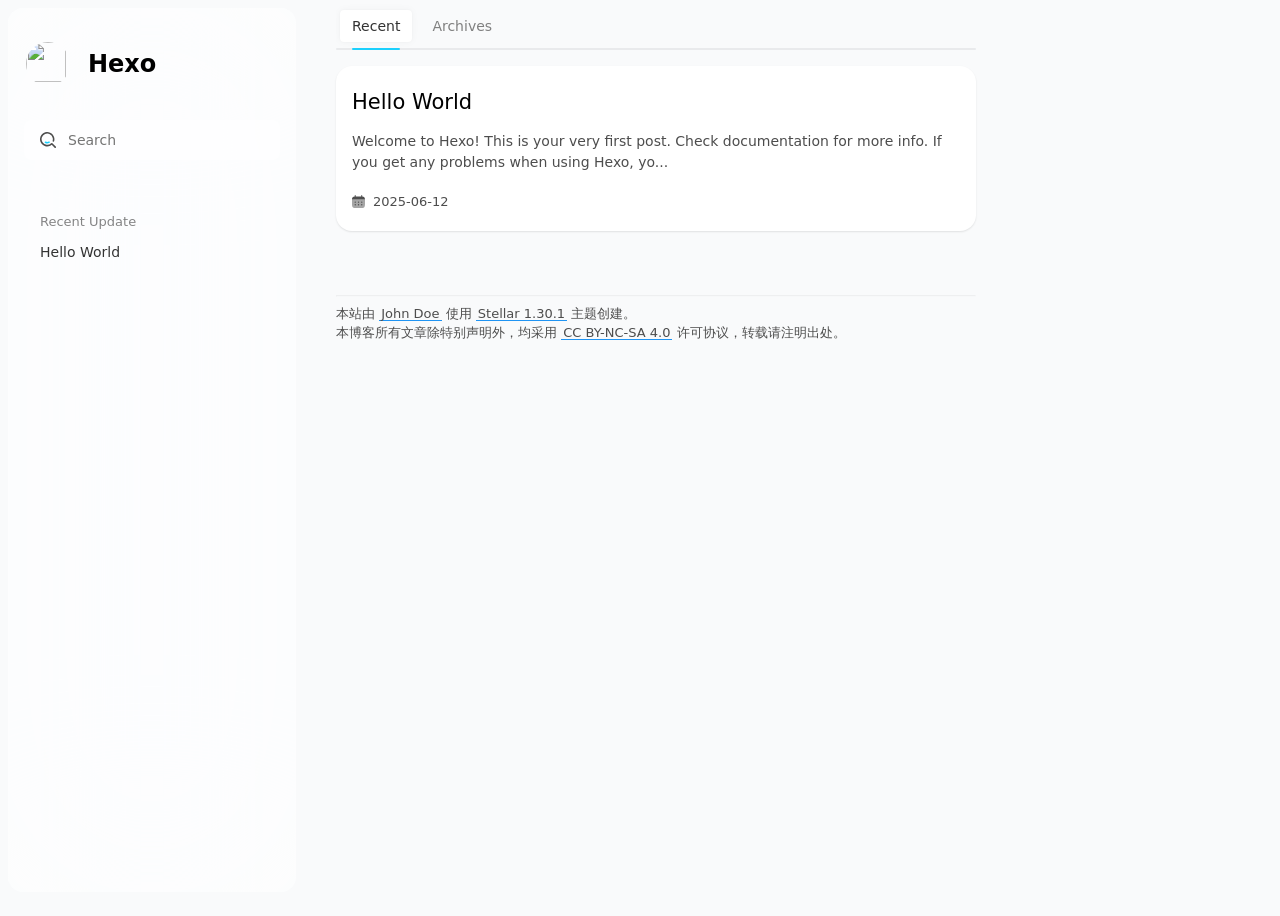
==== commit 6fae2e3a: "Site updated: 2025-06-13 09:16:42" ====
--- a/index.html
+++ b/index.html
@@ -1,506 +1,703 @@
-<!DOCTYPE html><html lang="zh_CN" data-theme="light"><head><meta charset="UTF-8"><meta http-equiv="X-UA-Compatible" content="IE=edge"><meta name="viewport" content="width=device-width, initial-scale=1.0, user-scalable=no"><title>GreenRoc的博客</title><meta name="author" content="GreenRoc"><meta name="copyright" content="GreenRoc"><meta name="format-detection" content="telephone=no"><meta name="theme-color" content="#f7f9fe"><meta name="mobile-web-app-capable" content="yes"><meta name="apple-touch-fullscreen" content="yes"><meta name="apple-mobile-web-app-title" content="GreenRoc的博客"><meta name="application-name" content="GreenRoc的博客"><meta name="apple-mobile-web-app-capable" content="yes"><meta name="apple-mobile-web-app-status-bar-style" content="#f7f9fe"><meta property="og:type" content="website"><meta property="og:title" content="GreenRoc的博客"><meta property="og:url" content="http://hexo.45zhongxue.online/index.html"><meta property="og:site_name" content="GreenRoc的博客"><meta property="og:description"><meta property="og:locale" content="zh_CN"><meta property="og:image" content="https://bu.dusays.com/2023/04/27/64496e511b09c.jpg"><meta property="article:author" content="GreenRoc"><meta property="article:tag"><meta name="twitter:card" content="summary"><meta name="twitter:image" content="https://bu.dusays.com/2023/04/27/64496e511b09c.jpg"><meta name="description"><link rel="shortcut icon" href="/favicon.ico"><link rel="canonical" href="http://hexo.45zhongxue.online/"><link rel="preconnect" href="//cdn.cbd.int"/><link rel="preconnect" href="//busuanzi.ibruce.info"/><meta name="google-site-verification" content="xxx"/><meta name="baidu-site-verification" content="code-xxx"/><meta name="msvalidate.01" content="xxx"/><link rel="stylesheet" href="/css/index.css"><link rel="stylesheet" href="https://cdn.cbd.int/node-snackbar@0.1.16/dist/snackbar.min.css" media="print" onload="this.media='all'"><link rel="stylesheet" href="https://cdn.cbd.int/@fancyapps/ui@5.0.28/dist/fancybox/fancybox.css" media="print" onload="this.media='all'"><script>const GLOBAL_CONFIG = {
-  linkPageTop: undefined,
-  peoplecanvas: undefined,
-  postHeadAiDescription: undefined,
-  diytitle: {"enable":true,"leaveTitle":"w(ﾟДﾟ)w 不要走！再看看嘛！","backTitle":"♪(^∇^*)欢迎肥来！"},
-  LA51: undefined,
-  greetingBox: undefined,
-  twikooEnvId: '',
-  commentBarrageConfig:undefined,
-  music_page_default: "nav_music",
-  root: '/',
-  preloader: {"source":3},
-  friends_vue_info: undefined,
-  navMusic: true,
-  mainTone: undefined,
-  authorStatus: {"skills":["🤖️ 数码科技爱好者","🔍 分享与热心帮助","🏠 智能家居小能手","🔨 设计开发一条龙","🤝 专修交互与设计","🏃 脚踏实地行动派","🧱 团队小组发动机","💢 壮汉人狠话不多"]},
-  algolia: undefined,
-  localSearch: undefined,
-  translate: {"defaultEncoding":2,"translateDelay":0,"msgToTraditionalChinese":"繁","msgToSimplifiedChinese":"简","rightMenuMsgToTraditionalChinese":"转为繁体","rightMenuMsgToSimplifiedChinese":"转为简体"},
-  noticeOutdate: {"limitDay":365,"position":"top","messagePrev":"It has been","messageNext":"days since the last update, the content of the article may be outdated."},
-  highlight: {"plugin":"highlight.js","highlightCopy":true,"highlightLang":true,"highlightHeightLimit":330},
-  copy: {
-    success: '复制成功',
-    error: '复制错误',
-    noSupport: '浏览器不支持'
-  },
-  relativeDate: {
-    homepage: false,
-    simplehomepage: true,
-    post: false
-  },
-  runtime: '天',
-  date_suffix: {
-    just: '刚刚',
-    min: '分钟前',
-    hour: '小时前',
-    day: '天前',
-    month: '个月前'
-  },
-  copyright: {"copy":true,"copyrightEbable":false,"limitCount":50,"languages":{"author":"作者: GreenRoc","link":"链接: ","source":"来源: GreenRoc的博客","info":"著作权归作者所有。商业转载请联系作者获得授权，非商业转载请注明出处。","copySuccess":"复制成功，复制和转载请标注本文地址"}},
-  lightbox: 'fancybox',
-  Snackbar: {"chs_to_cht":"你已切换为繁体","cht_to_chs":"你已切换为简体","day_to_night":"你已切换为深色模式","night_to_day":"你已切换为浅色模式","bgLight":"#425AEF","bgDark":"#1f1f1f","position":"top-center"},
-  source: {
-    justifiedGallery: {
-      js: 'https://cdn.cbd.int/flickr-justified-gallery@2.1.2/dist/fjGallery.min.js',
-      css: 'https://cdn.cbd.int/flickr-justified-gallery@2.1.2/dist/fjGallery.css'
-    }
-  },
-  isPhotoFigcaption: false,
-  islazyload: true,
-  isAnchor: false,
-  shortcutKey: undefined,
-  autoDarkmode: true
-}</script><script id="config-diff">var GLOBAL_CONFIG_SITE = {
-  configTitle: 'GreenRoc的博客',
-  title: 'GreenRoc的博客',
-  postAI: '',
-  pageFillDescription: '',
-  isPost: false,
-  isHome: true,
-  isHighlightShrink: false,
-  isToc: false,
-  postUpdate: '2025-04-19 22:52:46',
-  postMainColor: '',
-}</script><noscript><style type="text/css">
-  #nav {
-    opacity: 1
-  }
-  .justified-gallery img {
-    opacity: 1
-  }
-
-  #recent-posts time,
-  #post-meta time {
-    display: inline !important
-  }
-</style></noscript><script>(win=>{
-      win.saveToLocal = {
-        set: (key, value, ttl) => {
-          if (ttl === 0) return
-          const now = Date.now()
-          const expiry = now + ttl * 86400000
-          const item = {
-            value,
-            expiry
+
+<!DOCTYPE html><html lang="en">
+
+<head>
+  <meta charset="utf-8">
+  <meta name="hexo-theme" content="https://github.com/xaoxuu/hexo-theme-stellar/tree/1.30.1" theme-name="Stellar" theme-version="1.30.1">
+  
+  <meta name="generator" content="Hexo 7.3.0">
+  <meta http-equiv='x-dns-prefetch-control' content='on' />
+  
+  <meta name="renderer" content="webkit">
+  <meta name="force-rendering" content="webkit">
+  <meta http-equiv="X-UA-Compatible" content="IE=Edge,chrome=1">
+  <meta name="HandheldFriendly" content="True" >
+  <meta name="apple-mobile-web-app-capable" content="yes">
+  <meta name="viewport" content="width=device-width, initial-scale=1, maximum-scale=1">
+  <meta name="theme-color" media="(prefers-color-scheme: dark)" content="#000">
+  <meta name="theme-color" content="#f9fafb">
+  
+  <title>Hexo</title>
+
+  
+    <meta property="og:type" content="website">
+<meta property="og:title" content="Hexo">
+<meta property="og:url" content="http://example.com/index.html">
+<meta property="og:site_name" content="Hexo">
+<meta property="og:locale" content="en_US">
+<meta property="article:author" content="John Doe">
+<meta name="twitter:card" content="summary">
+  
+  
+  
+  
+
+  <!-- feed -->
+  
+
+  <link rel="stylesheet" href="/css/main.css?v=1.30.1">
+
+
+  
+
+  
+
+  
+</head>
+<body>
+
+<div class="l_body index tech" id="start" layout="undefined" ><aside class="l_left"><div class="leftbar-container">
+
+
+<header class="header"><div class="logo-wrap"><a class="avatar" href="/about/"><div class="bg" style="opacity:0;background-image:url(https://gcore.jsdelivr.net/gh/cdn-x/placeholder@1.0.12/avatar/round/rainbow64@3x.webp);"></div><img no-lazy class="avatar" src="undefined"></a><a class="title" href="/"><div class="main" ff="title">Hexo</div></a></div></header>
+
+<div class="nav-area">
+<div class="search-wrapper" id="search-wrapper"><form class="search-form"><a class="search-button" onclick="document.getElementById(&quot;search-input&quot;).focus();"><svg t="1705074644177" viewBox="0 0 1025 1024" version="1.1" xmlns="http://www.w3.org/2000/svg" p-id="1560" width="200" height="200"><path d="M1008.839137 935.96571L792.364903 719.491476a56.783488 56.783488 0 0 0-80.152866 0 358.53545 358.53545 0 1 1 100.857314-335.166073 362.840335 362.840335 0 0 1-3.689902 170.145468 51.248635 51.248635 0 1 0 99.217358 26.444296 462.057693 462.057693 0 1 0-158.255785 242.303546l185.930047 185.725053a51.248635 51.248635 0 0 0 72.568068 0 51.248635 51.248635 0 0 0 0-72.978056z" p-id="1561"></path><path d="M616.479587 615.969233a50.428657 50.428657 0 0 0-61.498362-5.534852 174.655348 174.655348 0 0 1-177.525271 3.484907 49.403684 49.403684 0 0 0-58.833433 6.76482l-3.074918 2.869923a49.403684 49.403684 0 0 0 8.609771 78.10292 277.767601 277.767601 0 0 0 286.992355-5.739847 49.403684 49.403684 0 0 0 8.404776-76.667958z" p-id="1562"></path></svg></a><input type="text" class="search-input" id="search-input" placeholder="Search"></form><div id="search-result"></div><div class="search-no-result">No Results!</div></div>
+
+
+<nav class="menu dis-select"></nav>
+</div>
+<div class="widgets">
+<widget class="widget-wrapper post-list"><div class="widget-header dis-select"><span class="name">Recent Update</span></div><div class="widget-body fs14"><a class="item title" href="/2025/06/12/hello-world/"><span class="title">Hello World</span></a></div></widget>
+</div>
+
+</div></aside><div class="l_main" id="main">
+
+<header class="header mobile-only"><div class="logo-wrap"><a class="avatar" href="/about/"><div class="bg" style="opacity:0;background-image:url(https://gcore.jsdelivr.net/gh/cdn-x/placeholder@1.0.12/avatar/round/rainbow64@3x.webp);"></div><img no-lazy class="avatar" src="undefined"></a><a class="title" href="/"><div class="main" ff="title">Hexo</div></a></div></header>
+
+
+
+
+<div class="navbar top"><nav class="post"><a class="active" href="/">Recent</a><a href="/archives/">Archives</a></nav></div>
+<div class="post-list post"><a class="post-card post" href="/2025/06/12/hello-world/">
+<article class="md-text"><h2 class="post-title">Hello World</h2><div class="excerpt"><p>Welcome to Hexo! This is your very first post. Check documentation for more info. If you get any problems when using Hexo, yo...</p></div><div class="meta cap"><span class="cap" id="post-meta"><svg style="margin-bottom:2px" xmlns="http://www.w3.org/2000/svg" width="32" height="32" viewBox="0 0 24 24"><path fill="currentColor" d="M6.94 2c.416 0 .753.324.753.724v1.46c.668-.012 1.417-.012 2.26-.012h4.015c.842 0 1.591 0 2.259.013v-1.46c0-.4.337-.725.753-.725s.753.324.753.724V4.25c1.445.111 2.394.384 3.09 1.055c.698.67.982 1.582 1.097 2.972L22 9H2v-.724c.116-1.39.4-2.302 1.097-2.972c.697-.67 1.645-.944 3.09-1.055V2.724c0-.4.337-.724.753-.724"/><path fill="currentColor" d="M22 14v-2c0-.839-.004-2.335-.017-3H2.01c-.013.665-.01 2.161-.01 3v2c0 3.771 0 5.657 1.172 6.828C4.343 22 6.228 22 10 22h4c3.77 0 5.656 0 6.828-1.172C22 19.658 22 17.772 22 14" opacity=".5"/><path fill="currentColor" d="M18 17a1 1 0 1 1-2 0a1 1 0 0 1 2 0m0-4a1 1 0 1 1-2 0a1 1 0 0 1 2 0m-5 4a1 1 0 1 1-2 0a1 1 0 0 1 2 0m0-4a1 1 0 1 1-2 0a1 1 0 0 1 2 0m-5 4a1 1 0 1 1-2 0a1 1 0 0 1 2 0m0-4a1 1 0 1 1-2 0a1 1 0 0 1 2 0"/></svg><time datetime="2025-06-12T12:57:00.576Z">2025-06-12</time></span></div></article>
+</a></div>
+
+
+<footer class="page-footer footnote"><hr><div class="text"><p>本站由 <a href="/">John Doe</a> 使用 <a target="_blank" rel="noopener" href="https://github.com/xaoxuu/hexo-theme-stellar/tree/1.30.1">Stellar 1.30.1</a> 主题创建。<br>本博客所有文章除特别声明外，均采用 <a target="_blank" rel="noopener" href="https://creativecommons.org/licenses/by-nc-sa/4.0/">CC BY-NC-SA 4.0</a> 许可协议，转载请注明出处。</p>
+</div></footer>
+<div class="main-mask" onclick="sidebar.dismiss()"></div></div><aside class="l_right">
+</aside><div class='float-panel blur'>
+  <button type='button' style='display:none' class='laptop-only rightbar-toggle mobile' onclick='sidebar.rightbar()'>
+    <svg xmlns="http://www.w3.org/2000/svg" width="32" height="32" viewBox="0 0 24 24"><path fill="none" stroke="currentColor" stroke-linecap="round" stroke-linejoin="round" stroke-width="2" d="M10 6h11m-11 6h11m-11 6h11M4 6h1v4m-1 0h2m0 8H4c0-1 2-2 2-3s-1-1.5-2-1"/></svg>
+  </button>
+  <button type='button' style='display:none' class='mobile-only leftbar-toggle mobile' onclick='sidebar.leftbar()'>
+    <svg xmlns="http://www.w3.org/2000/svg" width="32" height="32" viewBox="0 0 24 24"><g fill="none" stroke="currentColor" stroke-width="1.5"><path d="M2 11c0-3.771 0-5.657 1.172-6.828C4.343 3 6.229 3 10 3h4c3.771 0 5.657 0 6.828 1.172C22 5.343 22 7.229 22 11v2c0 3.771 0 5.657-1.172 6.828C19.657 21 17.771 21 14 21h-4c-3.771 0-5.657 0-6.828-1.172C2 18.657 2 16.771 2 13z"/><path id="sep" stroke-linecap="round" d="M5.5 10h6m-5 4h4m4.5 7V3"/></g></svg>
+  </button>
+</div>
+</div><div class="scripts">
+<script type="text/javascript">
+  const ctx = {
+    date_suffix: {
+      just: `Just`,
+      min: `minutes ago`,
+      hour: `hours ago`,
+      day: `days ago`,
+    },
+    root : `/`,
+    tag_plugins: {
+      chat: Object.assign({"api":"https://siteinfo.listentothewind.cn/api/v1"}),
+    }
+  };
+
+  // required plugins (only load if needs)
+  if (`local_search`) {
+    ctx.search = {};
+    ctx.search.service = `local_search`;
+    if (ctx.search.service == 'local_search') {
+      let service_obj = Object.assign({}, `{"field":"all","path":"/search.json","content":true,"skip_search":null}`);
+      ctx.search[ctx.search.service] = service_obj;
+    }
+  }
+  const def = {
+    avatar: `https://gcore.jsdelivr.net/gh/cdn-x/placeholder@1.0.12/avatar/round/3442075.svg`,
+    cover: `https://gcore.jsdelivr.net/gh/cdn-x/placeholder@1.0.12/cover/76b86c0226ffd.svg`,
+  };
+  const deps = {
+    jquery: `https://cdn.jsdelivr.net/npm/jquery@3.7.1/dist/jquery.min.js`,
+    marked: `https://cdn.jsdelivr.net/npm/marked@13.0.1/lib/marked.umd.min.js`
+  }
+  
+
+</script>
+
+<script type="text/javascript">
+  function RunItem() {
+    this.list = []; // 存放回调函数
+    this.start = () => {
+      for (var i = 0; i < this.list.length; i++) {
+        this.list[i].run();
+      }
+    };
+    this.push = (fn, name, setRequestAnimationFrame = true) => {
+      let myfn = fn
+      if (setRequestAnimationFrame) {
+        myfn = () => {
+          utils.requestAnimationFrame(fn)
+        }
+      }
+      var f = new Item(myfn, name);
+      this.list.push(f);
+    };
+    this.remove = (name) => {
+      for (let index = 0; index < this.list.length; index++) {
+        const e = this.list[index];
+        if (e.name == name) {
+          this.list.splice(index, 1);
+        }
+      }
+    }
+    // 构造一个可以run的对象
+    function Item(fn, name) {
+      // 函数名称
+      this.name = name || fn.name;
+      // run方法
+      this.run = () => {
+        try {
+          fn()
+        } catch (error) {
+          console.log(error);
+        }
+      };
+    }
+  }
+
+  const utils = {
+    // 懒加载 css https://github.com/filamentgroup/loadCSS
+    css: (href, before, media, attributes) => {
+      var doc = window.document;
+      var ss = doc.createElement("link");
+      var ref;
+      if (before) {
+        ref = before;
+      } else {
+        var refs = (doc.body || doc.getElementsByTagName("head")[0]).childNodes;
+        ref = refs[refs.length - 1];
+      }
+      var sheets = doc.styleSheets;
+      if (attributes) {
+        for (var attributeName in attributes) {
+          if (attributes.hasOwnProperty(attributeName)) {
+            ss.setAttribute(attributeName, attributes[attributeName]);
           }
-          localStorage.setItem(key, JSON.stringify(item))
+        }
+      }
+      ss.rel = "stylesheet";
+      ss.href = href;
+      ss.media = "only x";
+      function ready(cb) {
+        if (doc.body) {
+          return cb();
+        }
+        setTimeout(function () {
+          ready(cb);
+        });
+      }
+      ready(function () {
+        ref.parentNode.insertBefore(ss, before ? ref : ref.nextSibling);
+      });
+      var onloadcssdefined = function (cb) {
+        var resolvedHref = ss.href;
+        var i = sheets.length;
+        while (i--) {
+          if (sheets[i].href === resolvedHref) {
+            return cb();
+          }
+        }
+        setTimeout(function () {
+          onloadcssdefined(cb);
+        });
+      };
+      function loadCB() {
+        if (ss.addEventListener) {
+          ss.removeEventListener("load", loadCB);
+        }
+        ss.media = media || "all";
+      }
+      if (ss.addEventListener) {
+        ss.addEventListener("load", loadCB);
+      }
+      ss.onloadcssdefined = onloadcssdefined;
+      onloadcssdefined(loadCB);
+      return ss;
+    },
+
+    js: (src, opt) => new Promise((resolve, reject) => {
+      var script = document.createElement('script');
+      if (src.startsWith('/')) {
+        src = ctx.root + src.substring(1);
+      }
+      script.src = src;
+      if (opt) {
+        for (let key of Object.keys(opt)) {
+          script[key] = opt[key]
+        }
+      } else {
+        // 默认异步，如果需要同步，第二个参数传入 {} 即可
+        script.async = true
+      }
+      script.onerror = reject
+      script.onload = script.onreadystatechange = function () {
+        const loadState = this.readyState
+        if (loadState && loadState !== 'loaded' && loadState !== 'complete') return
+        script.onload = script.onreadystatechange = null
+        resolve()
+      }
+      document.head.appendChild(script)
+    }),
+
+    jq: (fn) => {
+      if (typeof jQuery === 'undefined') {
+        utils.js(deps.jquery).then(fn)
+      } else {
+        fn()
+      }
+    },
+
+    onLoading: (el) => {
+      if (el) {
+        $(el).append('<div class="loading-wrap"><svg xmlns="http://www.w3.org/2000/svg" width="2em" height="2em" preserveAspectRatio="xMidYMid meet" viewBox="0 0 24 24"><g fill="none" stroke="currentColor" stroke-linecap="round" stroke-width="2"><path stroke-dasharray="60" stroke-dashoffset="60" stroke-opacity=".3" d="M12 3C16.9706 3 21 7.02944 21 12C21 16.9706 16.9706 21 12 21C7.02944 21 3 16.9706 3 12C3 7.02944 7.02944 3 12 3Z"><animate fill="freeze" attributeName="stroke-dashoffset" dur="1.3s" values="60;0"/></path><path stroke-dasharray="15" stroke-dashoffset="15" d="M12 3C16.9706 3 21 7.02944 21 12"><animate fill="freeze" attributeName="stroke-dashoffset" dur="0.3s" values="15;0"/><animateTransform attributeName="transform" dur="1.5s" repeatCount="indefinite" type="rotate" values="0 12 12;360 12 12"/></path></g></svg></div>');
+      }
+    },
+    onLoadSuccess: (el) => {
+      if (el) {
+        $(el).find('.loading-wrap').remove();
+      }
+    },
+    onLoadFailure: (el) => {
+      if (el) {
+        $(el).find('.loading-wrap svg').remove();
+        $(el).find('.loading-wrap').append('<svg xmlns="http://www.w3.org/2000/svg" width="2em" height="2em" preserveAspectRatio="xMidYMid meet" viewBox="0 0 24 24"><g fill="none" stroke="currentColor" stroke-linecap="round" stroke-linejoin="round" stroke-width="2"><path stroke-dasharray="60" stroke-dashoffset="60" d="M12 3L21 20H3L12 3Z"><animate fill="freeze" attributeName="stroke-dashoffset" dur="0.5s" values="60;0"/></path><path stroke-dasharray="6" stroke-dashoffset="6" d="M12 10V14"><animate fill="freeze" attributeName="stroke-dashoffset" begin="0.6s" dur="0.2s" values="6;0"/></path></g><circle cx="12" cy="17" r="1" fill="currentColor" fill-opacity="0"><animate fill="freeze" attributeName="fill-opacity" begin="0.8s" dur="0.4s" values="0;1"/></circle></svg>');
+        $(el).find('.loading-wrap').addClass('error');
+      }
+    },
+    request: (el, url, callback, onFailure) => {
+      let retryTimes = 3;
+      utils.onLoading(el);
+      function req() {
+        return new Promise((resolve, reject) => {
+          let status = 0; // 0 等待 1 完成 2 超时
+          let timer = setTimeout(() => {
+            if (status === 0) {
+              status = 2;
+              timer = null;
+              reject('请求超时');
+              if (retryTimes == 0) {
+                onFailure();
+              }
+            }
+          }, 5000);
+          fetch(url).then(function (response) {
+            if (status !== 2) {
+              clearTimeout(timer);
+              resolve(response);
+              timer = null;
+              status = 1;
+            }
+            if (response.ok) {
+              return response.json();
+            }
+            throw new Error('Network response was not ok.');
+          }).then(function (data) {
+            retryTimes = 0;
+            utils.onLoadSuccess(el);
+            callback(data);
+          }).catch(function (error) {
+            if (retryTimes > 0) {
+              retryTimes -= 1;
+              setTimeout(() => {
+                req();
+              }, 5000);
+            } else {
+              utils.onLoadFailure(el);
+              onFailure();
+            }
+          });
+        });
+      }
+      req();
+    },
+    /********************** requestAnimationFrame ********************************/
+    // 1、requestAnimationFrame 会把每一帧中的所有 DOM 操作集中起来，在一次重绘或回流中就完成，并且重绘或回流的时间间隔紧紧跟随浏览器的刷新频率，一般来说，这个频率为每秒60帧。
+    // 2、在隐藏或不可见的元素中，requestAnimationFrame 将不会进行重绘或回流，这当然就意味着更少的的 cpu，gpu 和内存使用量。
+    requestAnimationFrame: (fn) => {
+      if (!window.requestAnimationFrame) {
+        window.requestAnimationFrame = window.requestAnimationFrame || window.mozRequestAnimationFrame || window.webkitRequestAnimationFrame;
+      }
+      window.requestAnimationFrame(fn)
+    },
+    dark: {},
+  };
+
+  // utils.dark.mode 当前模式 dark or light
+  // utils.dark.toggle() 暗黑模式触发器
+  // utils.dark.push(callBack[,"callBackName"]) 传入触发器回调函数
+  utils.dark.method = {
+    toggle: new RunItem(),
+  };
+  utils.dark = Object.assign(utils.dark, {
+    push: utils.dark.method.toggle.push,
+  });
+</script>
+<script>
+  const sidebar = {
+    leftbar: () => {
+      if (l_body) {
+        l_body.toggleAttribute('leftbar');
+        l_body.removeAttribute('rightbar');
+      }
+    },
+    rightbar: () => {
+      if (l_body) {
+        l_body.toggleAttribute('rightbar');
+        l_body.removeAttribute('leftbar');
+      }
+    },
+    dismiss: () => {
+      if (l_body) {
+        l_body.removeAttribute('leftbar');
+        l_body.removeAttribute('rightbar');
+      }
+    },
+    toggleTOC: () => {
+      document.querySelector('#data-toc').classList.toggle('collapse');
+    }
+  }
+</script>
+<script type="text/javascript">
+  (() => {
+    const tagSwitchers = document.querySelectorAll('.tag-subtree.parent-tag > a > .tag-switcher-wrapper')
+    for (const tagSwitcher of tagSwitchers) {
+      tagSwitcher.addEventListener('click', (e) => {
+        const parent = e.target.closest('.tag-subtree.parent-tag')
+        parent.classList.toggle('expanded')
+        e.preventDefault()
+      })
+    }
+
+    // Get active tag from query string, then activate it.
+    const urlParams = new URLSearchParams(window.location.search)
+    const activeTag = urlParams.get('tag')
+    if (activeTag) {
+      let tag = document.querySelector(`.tag-subtree[data-tag="${activeTag}"]`)
+      if (tag) {
+        tag.querySelector('a').classList.add('active')
+        
+        while (tag) {
+          tag.classList.add('expanded')
+          tag = tag.parentElement.closest('.tag-subtree.parent-tag')
+        }
+      }
+    }
+  })()
+</script>
+
+
+<!-- required -->
+<script src="/js/main.js?v=1.30.1" defer></script>
+
+<script type="text/javascript">
+  const applyTheme = (theme) => {
+    if (theme === 'auto') {
+      document.documentElement.removeAttribute('data-theme')
+    } else {
+      document.documentElement.setAttribute('data-theme', theme)
+    }
+
+    applyThemeToGiscus(theme)
+  }
+
+  const applyThemeToGiscus = (theme) => {
+    theme = theme === 'auto' ? 'preferred_color_scheme' : theme
+
+    const cmt = document.getElementById('giscus')
+    if (cmt) {
+      // This works before giscus load.
+      cmt.setAttribute('data-theme', theme)
+    }
+
+    const iframe = document.querySelector('#comments > section.giscus > iframe')
+    if (iframe) {
+      // This works after giscus loaded.
+      const src = iframe.src
+      const newSrc = src.replace(/theme=[\w]+/, `theme=${theme}`)
+      iframe.src = newSrc
+    }
+  }
+
+  const switchTheme = () => {
+    // light -> dark -> auto -> light -> ...
+    const currentTheme = document.documentElement.getAttribute('data-theme')
+    let newTheme;
+    switch (currentTheme) {
+      case 'light':
+        newTheme = 'dark'
+        break
+      case 'dark':
+        newTheme = 'auto'
+        break
+      default:
+        newTheme = 'light'
+    }
+    applyTheme(newTheme)
+    window.localStorage.setItem('Stellar.theme', newTheme)
+    utils.dark.mode = newTheme === 'auto' ? (window.matchMedia("(prefers-color-scheme: dark)").matches ? "dark" : "light") : newTheme;
+    utils.dark.method.toggle.start();
+
+    const messages = {
+      light: `Switched to Light Mode`,
+      dark: `Switched to Dark Mode`,
+      auto: `Switched to Auto Mode`,
+    }
+    hud?.toast?.(messages[newTheme])
+  }
+
+  (() => {
+    // Apply user's preferred theme, if any.
+    const theme = window.localStorage.getItem('Stellar.theme')
+    if (theme !== null) {
+      applyTheme(theme)
+    } else {
+      utils.dark.mode = window.matchMedia("(prefers-color-scheme: dark)").matches ? "dark" : "light";
+    }
+    utils.dark.method.toggle.start();
+  })()
+</script>
+
+
+<!-- optional -->
+
+
+
+<script defer>
+  window.addEventListener('DOMContentLoaded', (event) => {
+    ctx.services = Object.assign({}, JSON.parse(`{"mdrender":{"js":"/js/services/mdrender.js"},"siteinfo":{"js":"/js/services/siteinfo.js","api":null},"ghinfo":{"js":"/js/services/ghinfo.js"},"sites":{"js":"/js/services/sites.js"},"friends":{"js":"/js/services/friends.js"},"friends_and_posts":{"js":"/js/services/friends_and_posts.js"},"timeline":{"js":"/js/services/timeline.js"},"fcircle":{"js":"/js/services/fcircle.js"},"weibo":{"js":"/js/services/weibo.js"},"memos":{"js":"/js/services/memos.js"},"voice":{"js":"/js/plugins/voice.js"},"video":{"js":"/js/plugins/video.js"},"download-file":{"js":"/js/plugins/download-file.js"},"twikoo":{"js":"/js/services/twikoo_latest_comment.js"},"waline":{"js":"/js/services/waline_latest_comment.js"},"artalk":{"js":"/js/services/artalk_latest_comment.js"},"giscus":{"js":"/js/services/giscus_latest_comment.js"}}`));
+    for (let id of Object.keys(ctx.services)) {
+      const js = ctx.services[id].js;
+      if (id == 'siteinfo') {
+        ctx.cardlinks = document.querySelectorAll('a.link-card[cardlink]');
+        if (ctx.cardlinks?.length > 0) {
+          utils.js(js, { defer: true }).then(function () {
+            setCardLink(ctx.cardlinks);
+          });
+        }
+      } else if (id == 'voice') {
+        ctx.voiceAudios = document.querySelectorAll('.voice>audio');
+        if (ctx.voiceAudios?.length > 0) {
+          utils.js(js, { defer: true }).then(function () {
+            createVoiceDom(ctx.voiceAudios);
+          });
+        }
+      } else if (id == 'video') {
+        ctx.videos = document.querySelectorAll('.video>video');
+        if (ctx.videos?.length > 0) {
+          utils.js(js, { defer: true }).then(function () {
+            videoEvents(ctx.videos);
+          });
+        }
+      } else if (id == 'download-file') {
+        ctx.files = document.querySelectorAll('.file');
+        if (ctx.files?.length > 0) {
+          utils.js(js, { defer: true }).then(function () {
+            downloadFileEvent(ctx.files);
+          });
+        }
+      } else {
+        const els = document.getElementsByClassName(`ds-${id}`);
+        if (els?.length > 0) {
+          utils.jq(() => {
+            if (id == 'timeline' || 'memos' || 'marked') {
+              utils.js(deps.marked).then(function () {
+                utils.js(js, { defer: true });
+              });
+            } else {
+              utils.js(js, { defer: true });
+            }
+          });
+        }
+      }
+    }
+
+    // chat iphone time
+    let phoneTimes = document.querySelectorAll('.chat .status-bar .time');
+
+    if (phoneTimes.length > 0) {
+      NowTime();
+      var date = new Date();
+      var sec = date.getSeconds();
+      var firstAdjustInterval = setInterval(firstAdjustTime, 1000 * (60 - sec));
+    }
+
+    function firstAdjustTime() {
+      NowTime();
+      clearInterval(firstAdjustInterval);
+      setInterval(NowTime, 1000 * 60);
+    }
+
+    function NowTime() {
+      for (let i = 0; i < phoneTimes.length; ++i) {
+        var timeSpan = phoneTimes[i];
+        var date = new Date();
+        var hour = date.getHours();
+        var min = date.getMinutes();
+        timeSpan.innerHTML = check(hour) + ":" + check(min);
+      }
+    };
+
+    function check(val) {
+      if (val < 10) {
+        return ("0" + val);
+      }
+      return (val);
+    }
+
+    // chat quote
+    const chat_quote_obverser = new IntersectionObserver((entries, observer) => {
+      entries.filter((entry) => { return entry.isIntersecting }).sort((a, b) => a.intersectionRect.y !== b.intersectionRect.y ? a.intersectionRect.y - b.intersectionRect.y : a.intersectionRect.x - b.intersectionRect.x).forEach((entry, index) => {
+          observer.unobserve(entry.target);
+          setTimeout(() => {
+            entry.target.classList.add('quote-blink');
+            setTimeout(() => {
+              entry.target.classList.remove('quote-blink');
+            }, 1000);
+          }, Math.max(100, 16) * (index + 1));
+        });
+    });
+
+    var chatQuotes = document.querySelectorAll(".chat .talk .quote");
+    chatQuotes.forEach((quote) => {
+      quote.addEventListener('click', function () {
+        var chatCellDom = document.getElementById("quote-" + quote.getAttribute("quotedCellTag"));
+        if (chatCellDom) {
+          var chatDiv = chatCellDom.parentElement;
+          var mid = chatDiv.clientHeight / 2;
+          var offsetTop = chatCellDom.offsetTop;
+          if (offsetTop > mid - chatCellDom.clientHeight / 2) {
+            chatDiv.scrollTo({
+              top: chatCellDom.offsetTop - mid + chatCellDom.clientHeight / 2,
+              behavior: "smooth"
+            });
+          } else {
+            chatDiv.scrollTo({
+              top: 0,
+              behavior: "smooth"
+            });
+          }
+          chat_quote_obverser.observe(chatCellDom);
+        }
+      });
+    });
+  });
+</script>
+
+<script>
+  window.addEventListener('DOMContentLoaded', (event) => {
+    ctx.search = {
+      path: `/search.json`,
+    }
+    utils.js('/js/search/local-search.js', { defer: true });
+  });
+</script><script>
+  window.FPConfig = {
+    delay: 0,
+    ignoreKeywords: [],
+    maxRPS: 5,
+    hoverDelay: 25
+  };
+</script>
+<script defer src="https://cdn.jsdelivr.net/npm/flying-pages@2/flying-pages.min.js"></script><script defer src="https://cdn.jsdelivr.net/npm/vanilla-lazyload@19.1.3/dist/lazyload.min.js"></script>
+<script>
+  // https://www.npmjs.com/package/vanilla-lazyload
+  // Set the options globally
+  // to make LazyLoad self-initialize
+  window.lazyLoadOptions = {
+    elements_selector: ".lazy",
+  };
+  // Listen to the initialization event
+  // and get the instance of LazyLoad
+  window.addEventListener(
+    "LazyLoad::Initialized",
+    function (event) {
+      window.lazyLoadInstance = event.detail.instance;
+    },
+    false
+  );
+  document.addEventListener('DOMContentLoaded', function () {
+    window.lazyLoadInstance?.update();
+  });
+</script><script>
+  ctx.fancybox = {
+    selector: `.timenode p>img`,
+    css: `https://cdn.jsdelivr.net/npm/@fancyapps/ui@5.0/dist/fancybox/fancybox.css`,
+    js: `https://cdn.jsdelivr.net/npm/@fancyapps/ui@5.0/dist/fancybox/fancybox.umd.js`
+  };
+  var selector = '[data-fancybox]:not(.error)';
+  if (ctx.fancybox.selector) {
+    selector += `, ${ctx.fancybox.selector}`
+  }
+  var needFancybox = document.querySelectorAll(selector).length !== 0;
+  if (!needFancybox) {
+    const els = document.getElementsByClassName('ds-memos');
+    if (els != undefined && els.length > 0) {
+      needFancybox = true;
+    }
+  }
+  if (needFancybox) {
+    utils.css(ctx.fancybox.css);
+    utils.js(ctx.fancybox.js, { defer: true }).then(function () {
+      Fancybox.bind(selector, {
+        hideScrollbar: false,
+        Thumbs: {
+          autoStart: false,
         },
-      
-        get: key => {
-          const itemStr = localStorage.getItem(key)
-      
-          if (!itemStr) {
-            return undefined
-          }
-          const item = JSON.parse(itemStr)
-          const now = Date.now()
-      
-          if (now > item.expiry) {
-            localStorage.removeItem(key)
-            return undefined
-          }
-          return item.value
-        }
-      }
-    
-      win.getScript = (url, attr = {}) => new Promise((resolve, reject) => {
-        const script = document.createElement('script')
-        script.src = url
-        script.async = true
-        script.onerror = reject
-        script.onload = script.onreadystatechange = function() {
-          const loadState = this.readyState
-          if (loadState && loadState !== 'loaded' && loadState !== 'complete') return
-          script.onload = script.onreadystatechange = null
-          resolve()
-        }
-
-        Object.keys(attr).forEach(key => {
-          script.setAttribute(key, attr[key])
-        })
-
-        document.head.appendChild(script)
+        caption: (fancybox, slide) => {
+          return slide.triggerEl.alt || slide.triggerEl.dataset.caption || null
+        }
+      });
+    })
+  }
+</script>
+<script>
+  window.addEventListener('DOMContentLoaded', (event) => {
+    const swiper_api = document.getElementById('swiper-api');
+    if (swiper_api != undefined) {
+      utils.css(`https://unpkg.com/swiper@10.3.1/swiper-bundle.min.css`);
+      utils.js(`https://unpkg.com/swiper@10.3.1/swiper-bundle.min.js`, { defer: true }).then(function () {
+        const effect = swiper_api.getAttribute('effect') || '';
+        var swiper = new Swiper('.swiper#swiper-api', {
+          slidesPerView: 'auto',
+          spaceBetween: 8,
+          centeredSlides: true,
+          effect: effect,
+          rewind: true,
+          pagination: {
+            el: '.swiper-pagination',
+            clickable: true,
+          },
+          navigation: {
+            nextEl: '.swiper-button-next',
+            prevEl: '.swiper-button-prev',
+          },
+        });
       })
-    
-      win.getCSS = (url, id = false) => new Promise((resolve, reject) => {
-        const link = document.createElement('link')
-        link.rel = 'stylesheet'
-        link.href = url
-        if (id) link.id = id
-        link.onerror = reject
-        link.onload = link.onreadystatechange = function() {
-          const loadState = this.readyState
-          if (loadState && loadState !== 'loaded' && loadState !== 'complete') return
-          link.onload = link.onreadystatechange = null
-          resolve()
-        }
-        document.head.appendChild(link)
-      })
-    
-      win.activateDarkMode = () => {
-        document.documentElement.setAttribute('data-theme', 'dark')
-        if (document.querySelector('meta[name="theme-color"]') !== null) {
-          document.querySelector('meta[name="theme-color"]').setAttribute('content', '#18171d')
-        }
-      }
-      win.activateLightMode = () => {
-        document.documentElement.setAttribute('data-theme', 'light')
-        if (document.querySelector('meta[name="theme-color"]') !== null) {
-          document.querySelector('meta[name="theme-color"]').setAttribute('content', '#f7f9fe')
-        }
-      }
-      const t = saveToLocal.get('theme')
-    
-          const isDarkMode = window.matchMedia('(prefers-color-scheme: dark)').matches
-          const isLightMode = window.matchMedia('(prefers-color-scheme: light)').matches
-          const isNotSpecified = window.matchMedia('(prefers-color-scheme: no-preference)').matches
-          const hasNoSupport = !isDarkMode && !isLightMode && !isNotSpecified
-
-          if (t === undefined) {
-            if (isLightMode) activateLightMode()
-            else if (isDarkMode) activateDarkMode()
-            else if (isNotSpecified || hasNoSupport) {
-              const now = new Date()
-              const hour = now.getHours()
-              const isNight = hour <= 6 || hour >= 18
-              isNight ? activateDarkMode() : activateLightMode()
-            }
-            window.matchMedia('(prefers-color-scheme: dark)').addListener(e => {
-              if (saveToLocal.get('theme') === undefined) {
-                e.matches ? activateDarkMode() : activateLightMode()
-              }
-            })
-          } else if (t === 'light') activateLightMode()
-          else activateDarkMode()
-        
-      const asideStatus = saveToLocal.get('aside-status')
-      if (asideStatus !== undefined) {
-        if (asideStatus === 'hide') {
-          document.documentElement.classList.add('hide-aside')
-        } else {
-          document.documentElement.classList.remove('hide-aside')
-        }
-      }
-    
-      const detectApple = () => {
-        if(/iPad|iPhone|iPod|Macintosh/.test(navigator.userAgent)){
-          document.documentElement.classList.add('apple')
-        }
-      }
-      detectApple()
-    })(window)</script><meta name="generator" content="Hexo 7.3.0"><link rel="alternate" href="/atom.xml" title="GreenRoc的博客" type="application/atom+xml">
-</head><body data-type="anzhiyu"><div id="web_bg"></div><div id="an_music_bg"></div><div id="loading-box" onclick="document.getElementById(&quot;loading-box&quot;).classList.add(&quot;loaded&quot;)"><div class="loading-bg"><img class="loading-img nolazyload" alt="加载头像" src="https://cd.ahhf45.top/r.php"/><div class="loading-image-dot"></div></div></div><script>const preloader = {
-  endLoading: () => {
-    document.getElementById('loading-box').classList.add("loaded");
-  },
-  initLoading: () => {
-    document.getElementById('loading-box').classList.remove("loaded")
-  }
-}
-window.addEventListener('load',()=> { preloader.endLoading() })
-setTimeout(function(){preloader.endLoading();},10000)
-
-if (true) {
-  document.addEventListener('pjax:send', () => { preloader.initLoading() })
-  document.addEventListener('pjax:complete', () => { preloader.endLoading() })
-}</script><link rel="stylesheet" href="https://cdn.cbd.int/anzhiyu-theme-static@1.1.10/progress_bar/progress_bar.css"/><script async="async" src="https://cdn.cbd.int/pace-js@1.2.4/pace.min.js" data-pace-options="{ &quot;restartOnRequestAfter&quot;:false,&quot;eventLag&quot;:false}"></script><div class="page" id="body-wrap"><header class="not-top-img" id="page-header"><nav id="nav"><div id="nav-group"><span id="blog_name"><div class="back-home-button"><i class="anzhiyufont anzhiyu-icon-grip-vertical"></i><div class="back-menu-list-groups"><div class="back-menu-list-group"><div class="back-menu-list-title">网页</div><div class="back-menu-list"><a class="back-menu-item" target="_blank" rel="noopener" href="https://blog.anheyu.com/" title="博客"><img class="back-menu-item-icon" src= "[data-uri]" onerror="this.onerror=null,this.src=&quot;/img/404.jpg&quot;" data-lazy-src="/img/favicon.ico" alt="博客"/><span class="back-menu-item-text">博客</span></a></div></div><div class="back-menu-list-group"><div class="back-menu-list-title">项目</div><div class="back-menu-list"><a class="back-menu-item" target="_blank" rel="noopener" href="https://image.anheyu.com/" title="安知鱼图床"><img class="back-menu-item-icon" src= "[data-uri]" onerror="this.onerror=null,this.src=&quot;/img/404.jpg&quot;" data-lazy-src="https://image.anheyu.com/favicon.ico" alt="安知鱼图床"/><span class="back-menu-item-text">安知鱼图床</span></a></div></div></div></div><a id="site-name" href="/" accesskey="h"><div class="title">GreenRoc的博客</div><i class="anzhiyufont anzhiyu-icon-house-chimney"></i></a></span><div class="mask-name-container"><div id="name-container"><a id="page-name" href="javascript:anzhiyu.scrollToDest(0, 500)">PAGE_NAME</a></div></div><div id="menus"><div class="menus_items"><div class="menus_item"><a class="site-page" href="javascript:void(0);"><span> 文章</span></a><ul class="menus_item_child"><li><a class="site-page child faa-parent animated-hover" href="/categories/"><i class="anzhiyufont anzhiyu-icon-shapes faa-tada" style="font-size: 0.9em;"></i><span> 分类</span></a></li><li><a class="site-page child faa-parent animated-hover" href="/tags/"><i class="anzhiyufont anzhiyu-icon-tags faa-tada" style="font-size: 0.9em;"></i><span> 标签</span></a></li></ul></div><div class="menus_item"><a class="site-page" href="javascript:void(0);"><span> 友链</span></a><ul class="menus_item_child"><li><a class="site-page child faa-parent animated-hover" href="/link/"><i class="anzhiyufont anzhiyu-icon-link faa-tada" style="font-size: 0.9em;"></i><span> 友人帐</span></a></li><li><a class="site-page child faa-parent animated-hover" href="/comments/"><i class="anzhiyufont anzhiyu-icon-envelope faa-tada" style="font-size: 0.9em;"></i><span> 留言板</span></a></li></ul></div><div class="menus_item"><a class="site-page" href="javascript:void(0);"><span> 我的</span></a><ul class="menus_item_child"><li><a class="site-page child faa-parent animated-hover" href="/music/"><i class="anzhiyufont anzhiyu-icon-music faa-tada" style="font-size: 0.9em;"></i><span> 音乐馆</span></a></li><li><a class="site-page child faa-parent animated-hover" href="/album/"><i class="anzhiyufont anzhiyu-icon-images faa-tada" style="font-size: 0.9em;"></i><span> 相册集</span></a></li></ul></div><div class="menus_item"><a class="site-page" href="javascript:void(0);"><span> 关于</span></a><ul class="menus_item_child"><li><a class="site-page child faa-parent animated-hover" href="/about/"><i class="anzhiyufont anzhiyu-icon-paper-plane faa-tada" style="font-size: 0.9em;"></i><span> 关于本人</span></a></li><li><a class="site-page child faa-parent animated-hover" href="javascript:toRandomPost()"><i class="anzhiyufont anzhiyu-icon-shoe-prints1 faa-tada" style="font-size: 0.9em;"></i><span> 随便逛逛</span></a></li></ul></div></div></div><div id="nav-right"><div class="nav-button" id="randomPost_button"><a class="site-page" onclick="toRandomPost()" title="随机前往一个文章" href="javascript:void(0);"><i class="anzhiyufont anzhiyu-icon-dice"></i></a></div><input id="center-console" type="checkbox"/><label class="widget" for="center-console" title="中控台" onclick="anzhiyu.switchConsole();"><i class="left"></i><i class="widget center"></i><i class="widget right"></i></label><div id="console"><div class="console-card-group-reward"><ul class="reward-all console-card"><li class="reward-item"><a href="https://npm.elemecdn.com/anzhiyu-blog@1.1.6/img/post/common/qrcode-weichat.png" target="_blank"><img class="post-qr-code-img" alt="微信" src= "[data-uri]" onerror="this.onerror=null,this.src=&quot;/img/404.jpg&quot;" data-lazy-src="https://npm.elemecdn.com/anzhiyu-blog@1.1.6/img/post/common/qrcode-weichat.png"/></a><div class="post-qr-code-desc">微信</div></li><li class="reward-item"><a href="https://npm.elemecdn.com/anzhiyu-blog@1.1.6/img/post/common/qrcode-alipay.png" target="_blank"><img class="post-qr-code-img" alt="支付宝" src= "[data-uri]" onerror="this.onerror=null,this.src=&quot;/img/404.jpg&quot;" data-lazy-src="https://npm.elemecdn.com/anzhiyu-blog@1.1.6/img/post/common/qrcode-alipay.png"/></a><div class="post-qr-code-desc">支付宝</div></li></ul></div><div class="console-card-group"><div class="console-card-group-left"><div class="console-card" id="card-newest-comments"><div class="card-content"><div class="author-content-item-tips">互动</div><span class="author-content-item-title"> 最新评论</span></div><div class="aside-list"><span>正在加载中...</span></div></div></div><div class="console-card-group-right"><div class="console-card tags"><div class="card-content"><div class="author-content-item-tips">兴趣点</div><span class="author-content-item-title">寻找你感兴趣的领域</span></div></div><div class="console-card history"><div class="item-headline"><i class="anzhiyufont anzhiyu-icon-box-archiv"></i><span>文章</span></div><div class="card-archives"><div class="item-headline"><i class="anzhiyufont anzhiyu-icon-archive"></i><span>归档</span></div><ul class="card-archive-list"><li class="card-archive-list-item"><a class="card-archive-list-link" href="/archives/2025/04/"><span class="card-archive-list-date">四月 2025</span><div class="card-archive-list-count-group"><span class="card-archive-list-count">2</span><span>篇</span></div></a></li><li class="card-archive-list-item"><a class="card-archive-list-link" href="/archives/2025/03/"><span class="card-archive-list-date">三月 2025</span><div class="card-archive-list-count-group"><span class="card-archive-list-count">2</span><span>篇</span></div></a></li></ul></div><hr/></div></div></div><div class="button-group"><div class="console-btn-item"><a class="darkmode_switchbutton" title="显示模式切换" href="javascript:void(0);"><i class="anzhiyufont anzhiyu-icon-moon"></i></a></div><div class="console-btn-item" id="consoleHideAside" onclick="anzhiyu.hideAsideBtn()" title="边栏显示控制"><a class="asideSwitch"><i class="anzhiyufont anzhiyu-icon-arrows-left-right"></i></a></div><div class="console-btn-item" id="consoleMusic" onclick="anzhiyu.musicToggle()" title="音乐开关"><a class="music-switch"><i class="anzhiyufont anzhiyu-icon-music"></i></a></div></div><div class="console-mask" onclick="anzhiyu.hideConsole()" href="javascript:void(0);"></div></div><div class="nav-button" id="nav-totop"><a class="totopbtn" href="javascript:void(0);"><i class="anzhiyufont anzhiyu-icon-arrow-up"></i><span id="percent" onclick="anzhiyu.scrollToDest(0,500)">0</span></a></div><div id="toggle-menu"><a class="site-page" href="javascript:void(0);" title="切换"><i class="anzhiyufont anzhiyu-icon-bars"></i></a></div></div></div></nav></header><main id="blog-container"><div id="home_top"><div class="swiper_container_card" style="height: auto;width: 100%"><div id="bannerGroup"><div id="random-banner"><div class="banners-title"><div class="banners-title-big">No Fate,</div><div class="banners-title-big">We Make.</div><div class="banners-title-small">hexo.45zhongxue.online</div></div><div id="skills-tags-group-all"><div class="tags-group-wrapper"><div class="tags-group-icon-pair"><div class="tags-group-icon" style="background: #fff"><img class="no-lightbox" title="Java" src= "[data-uri]" onerror="this.onerror=null,this.src=&quot;/img/404.jpg&quot;" data-lazy-src="https://bu.dusays.com/2023/04/09/643293b1184e9.jpg" size="60px" alt="Java"></div><div class="tags-group-icon" style="background: #57b6e6"><img class="no-lightbox" title="Docker" src= "[data-uri]" onerror="this.onerror=null,this.src=&quot;/img/404.jpg&quot;" data-lazy-src="https://bu.dusays.com/2023/04/09/643293b0f0abe.png" size="60px" alt="Docker"></div></div><div class="tags-group-icon-pair"><div class="tags-group-icon" style="background: #4082c3"><img class="no-lightbox" title="Photoshop" src= "[data-uri]" onerror="this.onerror=null,this.src=&quot;/img/404.jpg&quot;" data-lazy-src="https://bu.dusays.com/2022/12/15/639aa3a5c240e.png" size="60px" alt="Photoshop"></div><div class="tags-group-icon" style="background: #333"><img class="no-lightbox" title="Node" src= "[data-uri]" onerror="this.onerror=null,this.src=&quot;/img/404.jpg&quot;" data-lazy-src="https://npm.elemecdn.com/anzhiyu-blog@2.1.1/img/svg/node-logo.svg" size="60px" alt="Node"></div></div><div class="tags-group-icon-pair"><div class="tags-group-icon" style="background: #2e3a41"><img class="no-lightbox" title="Webpack" src= "[data-uri]" onerror="this.onerror=null,this.src=&quot;/img/404.jpg&quot;" data-lazy-src="https://bu.dusays.com/2023/04/09/643293b68026c.png" size="60px" alt="Webpack"></div><div class="tags-group-icon" style="background: #fff"><img class="no-lightbox" title="Pinia" src= "[data-uri]" onerror="this.onerror=null,this.src=&quot;/img/404.jpg&quot;" data-lazy-src="https://npm.elemecdn.com/anzhiyu-blog@2.0.8/img/svg/pinia-logo.svg" size="60px" alt="Pinia"></div></div><div class="tags-group-icon-pair"><div class="tags-group-icon" style="background: #fff"><img class="no-lightbox" title="Python" src= "[data-uri]" onerror="this.onerror=null,this.src=&quot;/img/404.jpg&quot;" data-lazy-src="https://bu.dusays.com/2023/04/09/643293b1230f7.png" size="60px" alt="Python"></div><div class="tags-group-icon" style="background: #937df7"><img class="no-lightbox" title="Vite" src= "[data-uri]" onerror="this.onerror=null,this.src=&quot;/img/404.jpg&quot;" data-lazy-src="https://npm.elemecdn.com/anzhiyu-blog@2.0.8/img/svg/vite-logo.svg" size="60px" alt="Vite"></div></div><div class="tags-group-icon-pair"><div class="tags-group-icon" style="background: #4499e4"><img class="no-lightbox" title="Flutter" src= "[data-uri]" onerror="this.onerror=null,this.src=&quot;/img/404.jpg&quot;" data-lazy-src="https://bu.dusays.com/2023/04/09/643293b1055c2.png" size="60px" alt="Flutter"></div><div class="tags-group-icon" style="background: #b8f0ae"><img class="no-lightbox" title="Vue" src= "[data-uri]" onerror="this.onerror=null,this.src=&quot;/img/404.jpg&quot;" data-lazy-src="https://bu.dusays.com/2023/04/09/643293b6788bd.png" size="60px" alt="Vue"></div></div><div class="tags-group-icon-pair"><div class="tags-group-icon" style="background: #222"><img class="no-lightbox" title="React" src= "[data-uri]" onerror="this.onerror=null,this.src=&quot;/img/404.jpg&quot;" data-lazy-src="[data-uri]" size="60px" alt="React"></div><div class="tags-group-icon" style="background: #2c51db"><img class="no-lightbox" title="CSS3" src= "[data-uri]" onerror="this.onerror=null,this.src=&quot;/img/404.jpg&quot;" data-lazy-src="https://bu.dusays.com/2022/12/15/639aa3a5c251e.png" size="60px" alt="CSS3"></div></div><div class="tags-group-icon-pair"><div class="tags-group-icon" style="background: #f7cb4f"><img class="no-lightbox" title="JS" src= "[data-uri]" onerror="this.onerror=null,this.src=&quot;/img/404.jpg&quot;" data-lazy-src="https://bu.dusays.com/2023/04/09/643293b121f02.png" size="60px" alt="JS"></div><div class="tags-group-icon" style="background: #e9572b"><img class="no-lightbox" title="HTML" src= "[data-uri]" onerror="this.onerror=null,this.src=&quot;/img/404.jpg&quot;" data-lazy-src="https://bu.dusays.com/2022/12/15/639aa3a5c241c.png" size="60px" alt="HTML"></div></div><div class="tags-group-icon-pair"><div class="tags-group-icon" style="background: #df5b40"><img class="no-lightbox" title="Git" src= "[data-uri]" onerror="this.onerror=null,this.src=&quot;/img/404.jpg&quot;" data-lazy-src="https://bu.dusays.com/2023/04/09/643293b10ccdd.webp" size="60px" alt="Git"></div><div class="tags-group-icon" style="background: #e65164"><img class="no-lightbox" title="Apifox" src= "[data-uri]" onerror="this.onerror=null,this.src=&quot;/img/404.jpg&quot;" data-lazy-src="https://bu.dusays.com/2022/11/19/6378d6458c6b6.png" size="60px" alt="Apifox"></div></div><div class="tags-group-icon-pair"><div class="tags-group-icon" style="background: #fff"><img class="no-lightbox" title="Java" src= "[data-uri]" onerror="this.onerror=null,this.src=&quot;/img/404.jpg&quot;" data-lazy-src="https://bu.dusays.com/2023/04/09/643293b1184e9.jpg" size="60px" alt="Java"></div><div class="tags-group-icon" style="background: #57b6e6"><img class="no-lightbox" title="Docker" src= "[data-uri]" onerror="this.onerror=null,this.src=&quot;/img/404.jpg&quot;" data-lazy-src="https://bu.dusays.com/2023/04/09/643293b0f0abe.png" size="60px" alt="Docker"></div></div><div class="tags-group-icon-pair"><div class="tags-group-icon" style="background: #4082c3"><img class="no-lightbox" title="Photoshop" src= "[data-uri]" onerror="this.onerror=null,this.src=&quot;/img/404.jpg&quot;" data-lazy-src="https://bu.dusays.com/2022/12/15/639aa3a5c240e.png" size="60px" alt="Photoshop"></div><div class="tags-group-icon" style="background: #333"><img class="no-lightbox" title="Node" src= "[data-uri]" onerror="this.onerror=null,this.src=&quot;/img/404.jpg&quot;" data-lazy-src="https://npm.elemecdn.com/anzhiyu-blog@2.1.1/img/svg/node-logo.svg" size="60px" alt="Node"></div></div><div class="tags-group-icon-pair"><div class="tags-group-icon" style="background: #2e3a41"><img class="no-lightbox" title="Webpack" src= "[data-uri]" onerror="this.onerror=null,this.src=&quot;/img/404.jpg&quot;" data-lazy-src="https://bu.dusays.com/2023/04/09/643293b68026c.png" size="60px" alt="Webpack"></div><div class="tags-group-icon" style="background: #fff"><img class="no-lightbox" title="Pinia" src= "[data-uri]" onerror="this.onerror=null,this.src=&quot;/img/404.jpg&quot;" data-lazy-src="https://npm.elemecdn.com/anzhiyu-blog@2.0.8/img/svg/pinia-logo.svg" size="60px" alt="Pinia"></div></div><div class="tags-group-icon-pair"><div class="tags-group-icon" style="background: #fff"><img class="no-lightbox" title="Python" src= "[data-uri]" onerror="this.onerror=null,this.src=&quot;/img/404.jpg&quot;" data-lazy-src="https://bu.dusays.com/2023/04/09/643293b1230f7.png" size="60px" alt="Python"></div><div class="tags-group-icon" style="background: #937df7"><img class="no-lightbox" title="Vite" src= "[data-uri]" onerror="this.onerror=null,this.src=&quot;/img/404.jpg&quot;" data-lazy-src="https://npm.elemecdn.com/anzhiyu-blog@2.0.8/img/svg/vite-logo.svg" size="60px" alt="Vite"></div></div><div class="tags-group-icon-pair"><div class="tags-group-icon" style="background: #4499e4"><img class="no-lightbox" title="Flutter" src= "[data-uri]" onerror="this.onerror=null,this.src=&quot;/img/404.jpg&quot;" data-lazy-src="https://bu.dusays.com/2023/04/09/643293b1055c2.png" size="60px" alt="Flutter"></div><div class="tags-group-icon" style="background: #b8f0ae"><img class="no-lightbox" title="Vue" src= "[data-uri]" onerror="this.onerror=null,this.src=&quot;/img/404.jpg&quot;" data-lazy-src="https://bu.dusays.com/2023/04/09/643293b6788bd.png" size="60px" alt="Vue"></div></div><div class="tags-group-icon-pair"><div class="tags-group-icon" style="background: #222"><img class="no-lightbox" title="React" src= "[data-uri]" onerror="this.onerror=null,this.src=&quot;/img/404.jpg&quot;" data-lazy-src="[data-uri]" size="60px" alt="React"></div><div class="tags-group-icon" style="background: #2c51db"><img class="no-lightbox" title="CSS3" src= "[data-uri]" onerror="this.onerror=null,this.src=&quot;/img/404.jpg&quot;" data-lazy-src="https://bu.dusays.com/2022/12/15/639aa3a5c251e.png" size="60px" alt="CSS3"></div></div><div class="tags-group-icon-pair"><div class="tags-group-icon" style="background: #f7cb4f"><img class="no-lightbox" title="JS" src= "[data-uri]" onerror="this.onerror=null,this.src=&quot;/img/404.jpg&quot;" data-lazy-src="https://bu.dusays.com/2023/04/09/643293b121f02.png" size="60px" alt="JS"></div><div class="tags-group-icon" style="background: #e9572b"><img class="no-lightbox" title="HTML" src= "[data-uri]" onerror="this.onerror=null,this.src=&quot;/img/404.jpg&quot;" data-lazy-src="https://bu.dusays.com/2022/12/15/639aa3a5c241c.png" size="60px" alt="HTML"></div></div><div class="tags-group-icon-pair"><div class="tags-group-icon" style="background: #df5b40"><img class="no-lightbox" title="Git" src= "[data-uri]" onerror="this.onerror=null,this.src=&quot;/img/404.jpg&quot;" data-lazy-src="https://bu.dusays.com/2023/04/09/643293b10ccdd.webp" size="60px" alt="Git"></div><div class="tags-group-icon" style="background: #e65164"><img class="no-lightbox" title="Apifox" src= "[data-uri]" onerror="this.onerror=null,this.src=&quot;/img/404.jpg&quot;" data-lazy-src="https://bu.dusays.com/2022/11/19/6378d6458c6b6.png" size="60px" alt="Apifox"></div></div></div></div><a id="random-hover" href="javascript:toRandomPost()"><i class="anzhiyufont anzhiyu-icon-paper-plane"></i><div class="bannerText">随便逛逛<i class="anzhiyufont anzhiyu-icon-arrow-right"></i></div></a></div><div class="categoryGroup"><div class="categoryItem" style="box-shadow:var(--anzhiyu-shadow-blue)"><a class="categoryButton blue" href="/categories/%E5%89%8D%E7%AB%AF%E5%BC%80%E5%8F%91/"><span class="categoryButtonText">前端</span><i class="anzhiyufont anzhiyu-icon-dove"></i></a></div><div class="categoryItem" style="box-shadow:var(--anzhiyu-shadow-red)"><a class="categoryButton red" href="/categories/learning/"><span class="categoryButtonText">学习</span><i class="anzhiyufont anzhiyu-icon-fire"></i></a></div><div class="categoryItem" style="box-shadow:var(--anzhiyu-shadow-green)"><a class="categoryButton green" href="/categories/%E7%94%9F%E6%B4%BB%E6%97%A5%E5%B8%B8/"><span class="categoryButtonText">生活</span><i class="anzhiyufont anzhiyu-icon-book"></i></a></div></div></div><div class="topGroup"><div class="recent-post-item" onclick="pjax.loadUrl(&quot;/2025/03/14/hello-world/&quot;)"><div class="post_cover left_radius"><a href="2025/03/14/hello-world/" title="Hello World"><span class="recent-post-top-text">荐</span><img class="post_bg" onerror="this.onerror=null;this.src='/img/404.jpg'" alt="cover"></a></div><div class="recent-post-info"><a class="article-title" href="2025/03/14/hello-world/" title="Hello World">Hello World</a></div></div><div class="recent-post-item" onclick="pjax.loadUrl(&quot;/2025/04/11/post-1/&quot;)"><div class="post_cover left_radius"><a href="2025/04/11/post-1/" title="post-1"><span class="recent-post-top-text">荐</span><img class="post_bg" onerror="this.onerror=null;this.src='/img/404.jpg'" alt="cover"></a></div><div class="recent-post-info"><a class="article-title" href="2025/04/11/post-1/" title="post-1">post-1</a></div></div><div class="recent-post-item" onclick="pjax.loadUrl(&quot;/2025/03/16/test/&quot;)"><div class="post_cover left_radius"><a href="2025/03/16/test/" title="test"><span class="recent-post-top-text">荐</span><img class="post_bg" onerror="this.onerror=null;this.src='/img/404.jpg'" alt="cover"></a></div><div class="recent-post-info"><a class="article-title" href="2025/03/16/test/" title="test">test</a></div></div><div class="recent-post-item" onclick="pjax.loadUrl(&quot;/2025/04/19/%E6%88%91%E4%B8%8D%E6%98%AF%E6%95%85%E6%84%8F%E7%9A%84/&quot;)"><div class="post_cover left_radius"><a href="2025/04/19/我不是故意的/" title="我不是故意的"><span class="recent-post-top-text">荐</span><img class="post_bg" onerror="this.onerror=null;this.src='/img/404.jpg'" alt="cover"></a></div><div class="recent-post-info"><a class="article-title" href="2025/04/19/我不是故意的/" title="我不是故意的">我不是故意的</a></div></div><a class="todayCard" id="todayCard" target="_blank" rel="noopener" href="https://docs.anheyu.com/" style="z-index: 1;"><div class="todayCard-info"><div class="todayCard-tips">你好</div><div class="todayCard-title">Theme-AnZhiYu</div></div><img class="todayCard-cover" src= "[data-uri]" onerror="this.onerror=null,this.src=&quot;/img/404.jpg&quot;" data-lazy-src="https://bu.dusays.com/2023/05/13/645fa3cf90d70.webp" onerror="this.onerror=null;this.src='/img/404.jpg'" alt="封面"><div class="banner-button-group"><div class="banner-button" onclick="event.stopPropagation();event.preventDefault();anzhiyu.hideTodayCard();"><i class="anzhiyufont anzhiyu-icon-arrow-circle-right"></i><span class="banner-button-text">更多推荐</span></div></div></a></div><link rel="stylesheet"></div></div><div class="layout" id="content-inner"><div class="recent-posts" id="recent-posts"><div id="categoryBar"><div class="category-bar" id="category-bar"><div id="catalog-bar"><div id="catalog-list"><div class="catalog-list-item" id="首页"><a href="/">首页</a></div></div><div class="category-bar-next" id="category-bar-next" onclick="anzhiyu.scrollCategoryBarToRight()"><i class="anzhiyufont anzhiyu-icon-angle-double-right"></i></div><a class="catalog-more" href="/categories/">更多</a></div></div></div><div class="recent-post-item lastestpost-item" onclick="pjax.loadUrl('/2025/04/19/%E6%88%91%E4%B8%8D%E6%98%AF%E6%95%85%E6%84%8F%E7%9A%84/')"><div class="recent-post-info no-cover"><div class="recent-post-info-top"><div class="recent-post-info-top-tips"><span class="newPost">最新</span><a class="unvisited-post" href="/2025/04/19/%E6%88%91%E4%B8%8D%E6%98%AF%E6%95%85%E6%84%8F%E7%9A%84/" title="我不是故意的">未读</a></div><a class="article-title" href="/2025/04/19/%E6%88%91%E4%B8%8D%E6%98%AF%E6%95%85%E6%84%8F%E7%9A%84/" title="我不是故意的">我不是故意的</a></div><div class="article-meta-wrap"><span class="post-meta-date"><i class="anzhiyufont anzhiyu-icon-calendar-days" style="font-size: 15px; display:none"></i><span class="article-meta-label">发表于</span><time datetime="2025-04-19T14:39:31.000Z" title="发表于 2025-04-19 22:39:31" time="2025-04-19 22:39:31">2025-04-19</time><time class="time_hidden" datetime="2025-04-19T14:52:29.408Z" title="更新于 2025-04-19 22:52:29" time="2025-04-19 22:52:29">2025-04-19</time></span></div><div class="content">这下是真完了，我不小心把以前的博客github仓库给删了，现在只剩这个hexo的了，不过以前的文章我都有备份，而且最近正在研究hexo，祝我成功！
-</div></div></div><div class="recent-post-item" onclick="pjax.loadUrl('/2025/04/11/post-1/')"><div class="recent-post-info no-cover"><div class="recent-post-info-top"><div class="recent-post-info-top-tips"><a class="unvisited-post" href="/2025/04/11/post-1/" title="post-1">未读</a></div><a class="article-title" href="/2025/04/11/post-1/" title="post-1">post-1</a></div><div class="article-meta-wrap"><span class="post-meta-date"><i class="anzhiyufont anzhiyu-icon-calendar-days" style="font-size: 15px; display:none"></i><span class="article-meta-label">发表于</span><time datetime="2025-04-11T09:28:45.000Z" title="发表于 2025-04-11 17:28:45" time="2025-04-11 17:28:45">2025-04-11</time><time class="time_hidden" datetime="2025-04-11T09:29:35.538Z" title="更新于 2025-04-11 17:29:35" time="2025-04-11 17:29:35">2025-04-11</time></span></div><div class="content">第17课：二战后资本主义的新变化
-二战后，欧洲经济恢复和发展的原因：
-
-美国的援助： 马歇尔计划
-科技进步： 第三次科技革命的推动
-政策调整： 西欧国家推行社会福利政策，缓和社会矛盾，促进社会稳定。
-
-
-西欧经济恢复和发展的结果：
-
-经济增长，生活改善，国际地位提升
-
-
-二战后，欧洲联合的原因：
-
-现实原因： 经济发展，避免战争，提高国际地位；
-历史原因： 欧洲统一思想源远流长；
-关键： 法德和解
-根本原因： 欧洲各国经济发展的需要。
-
-
-欧洲联合的目的：
-
-加快经济发展，维护自身安全，提高国际地位
-
-
-欧洲联合的过程：
-
-欧洲煤钢共同体＋欧洲经济共同体＋欧洲原子能共同体→欧洲共同体→欧盟
-
-
-欧共体成立的基础、时间、性质和影响：
-
-成立时间： 1967年。
-性质： 区域性经济组织；
-影响： 促经济，提地位。
-
-
-欧盟成立的时间、性质和影响：
-
-成立时间： 1993年。
-性质： 区域性政治经济联盟。
-影响： 加快欧洲一体化进程，加强欧洲内部合作，促进西欧国家经济发展。
-
-
-西欧国家联合的特点：
-
-规模逐步扩大，领域逐步增多
-
-
-美国“新经济”的特征：
-
-信息化，全球化，高效益 **
- ...</div></div></div><div class="recent-post-item" onclick="pjax.loadUrl('/2025/03/16/test/')"><div class="recent-post-info no-cover"><div class="recent-post-info-top"><div class="recent-post-info-top-tips"><a class="unvisited-post" href="/2025/03/16/test/" title="test">未读</a></div><a class="article-title" href="/2025/03/16/test/" title="test">test</a></div><div class="article-meta-wrap"><span class="post-meta-date"><i class="anzhiyufont anzhiyu-icon-calendar-days" style="font-size: 15px; display:none"></i><span class="article-meta-label">发表于</span><time datetime="2025-03-15T16:00:00.000Z" title="发表于 2025-03-16 00:00:00" time="2025-03-16 00:00:00">2025-03-16</time><time class="time_hidden" datetime="2025-03-16T02:40:42.327Z" title="更新于 2025-03-16 10:40:42" time="2025-03-16 10:40:42">2025-03-16</time></span></div><div class="content">冷战相关答案
-1、冷战的时间？答：1947年（杜鲁门主义出台）至1991年（苏联解体）。  
-
-2、冷战的背景？冷战爆发的根本原因？
-背景：  
-美国：二战后，美国称霸欲望强烈，欲在全世界推行它的制度和观念；
-苏联：苏联西部边界大大向西推移，在东欧国家建立社会主义制度
-
-
-根本原因：美苏两国的国家战略的对立和社会制度的巨大差异，使双方的对抗冲突不断加剧
-
-
-3、美国推行冷战的目的？​	控制西欧，遏制苏联，称霸世界。
-
-4、冷战的序幕？冷战开始的标志？
-序幕：1946年英国首相丘吉尔发表“铁幕演说”。  
-开始标志：1947年“杜鲁门主义”出台。
-
-
-5、冷战的表现？  （不背）
-政治：杜鲁门主义（遏制共产主义）；  
-经济：马歇尔计划（援助西欧）vs. 苏联成立经互会；  
-地缘政治：德国分裂、朝鲜半岛分治；  
-军事：北约（1949年）和华约（1955年）对峙。
-
-
-6、杜鲁门主义（1947年）
-时间：1947年3月；  
-实质：干涉他国内政，遏制共产主义和苏联，称霸世界；  
-影响：冷战正式开始的标志，是美国对外政策的重要转折点。
-
-
-7、马歇尔计划的另一名称？答：欧洲复兴计划（E ...</div></div></div><div class="recent-post-item" onclick="pjax.loadUrl('/2025/03/14/hello-world/')"><div class="recent-post-info no-cover"><div class="recent-post-info-top"><div class="recent-post-info-top-tips"><a class="unvisited-post" href="/2025/03/14/hello-world/" title="Hello World">未读</a></div><a class="article-title" href="/2025/03/14/hello-world/" title="Hello World">Hello World</a></div><div class="article-meta-wrap"><span class="post-meta-date"><i class="anzhiyufont anzhiyu-icon-calendar-days" style="font-size: 15px; display:none"></i><span class="article-meta-label">发表于</span><time datetime="2025-03-14T15:29:21.201Z" title="发表于 2025-03-14 23:29:21" time="2025-03-14 23:29:21">2025-03-14</time><time class="time_hidden" datetime="2025-03-14T15:29:21.201Z" title="更新于 2025-03-14 23:29:21" time="2025-03-14 23:29:21">2025-03-14</time></span></div><div class="content">Welcome to Hexo! This is your very first post. Check documentation for more info. If you get any problems when using Hexo, you can find the answer in troubleshooting or you can ask me on GitHub.
-Quick StartCreate a new post1$ hexo new &quot;My New Post&quot;
-
-More info: Writing
-Run server1$ hexo server
-
-More info: Server
-Generate static files1$ hexo generate
-
-More info: Generating
-Deploy to remote sites1$ hexo deploy
-
-More info: Deployment
-</div></div></div><nav id="pagination"><div class="pagination"><span class="page-number current">1</span><div class="toPageGroup"><input id="toPageText" oninput="value=value.replace(/[^0-9]/g,'')" maxlength="3" onkeyup="this.value=this.value.replace(/[^u4e00-u9fa5w]/g,'')" aria-label="toPage"><a id="toPageButton" onclick="anzhiyu.toPage()"><i class="anzhiyufont anzhiyu-icon-angles-right" style="font-weight: inherit; font-size: 1rem;"></i></a></div></div></nav></div><div class="aside-content" id="aside-content"><div class="card-widget card-info"><div class="card-content"><div class="author-info__sayhi" id="author-info__sayhi" onclick="anzhiyu.changeSayHelloText()"></div><div class="author-info-avatar"><img class="avatar-img" src= "[data-uri]" onerror="this.onerror=null,this.src=&quot;/img/404.jpg&quot;" data-lazy-src="https://bu.dusays.com/2023/04/27/64496e511b09c.jpg" onerror="this.onerror=null;this.src='/img/friend_404.gif'" alt="avatar"/><div class="author-status"><img class="g-status" src= "[data-uri]" onerror="this.onerror=null,this.src=&quot;/img/404.jpg&quot;" data-lazy-src="https://bu.dusays.com/2023/08/24/64e6ce9c507bb.png" alt="status"/></div></div><div class="author-info__description"></div></div></div><div class="card-widget anzhiyu-right-widget" id="card-wechat" onclick="null"><div id="flip-wrapper"><div id="flip-content"><div class="face" style="background: url(https://bu.dusays.com/2023/01/13/63c02edf44033.png) center center / 100% no-repeat"></div><div class="back face" style="background: url(https://bu.dusays.com/2023/05/13/645fa415e8694.png) center center / 100% no-repeat"></div></div></div></div><div class="sticky_layout"><div class="card-widget"><div class="card-archives"><div class="item-headline"><i class="anzhiyufont anzhiyu-icon-archive"></i><span>归档</span></div><ul class="card-archive-list"><li class="card-archive-list-item"><a class="card-archive-list-link" href="/archives/2025/04/"><span class="card-archive-list-date">四月 2025</span><div class="card-archive-list-count-group"><span class="card-archive-list-count">2</span><span>篇</span></div></a></li><li class="card-archive-list-item"><a class="card-archive-list-link" href="/archives/2025/03/"><span class="card-archive-list-date">三月 2025</span><div class="card-archive-list-count-group"><span class="card-archive-list-count">2</span><span>篇</span></div></a></li></ul></div><hr/><div class="card-webinfo"><div class="item-headline"><i class="anzhiyufont anzhiyu-icon-chart-line"></i><span>网站资讯</span></div><div class="webinfo"><div class="webinfo-item"><div class="webinfo-item-title"><i class="anzhiyufont anzhiyu-icon-file-lines"></i><div class="item-name">文章总数 :</div></div><div class="item-count">4</div></div><div class="webinfo-item"><div class="webinfo-item-title"><i class="anzhiyufont anzhiyu-icon-stopwatch"></i><div class="item-name">建站天数 :</div></div><div class="item-count" id="runtimeshow" data-publishDate="2021-03-31T16:00:00.000Z"><i class="anzhiyufont anzhiyu-icon-spinner anzhiyu-spin"></i></div></div><div class="webinfo-item"><div class="webinfo-item-title"><i class="anzhiyufont anzhiyu-icon-universal-access"></i><div class="item-name">全站访客数 :</div></div><div class="item-count" id="busuanzi_value_site_uv"><i class="anzhiyufont anzhiyu-icon-spinner anzhiyu-spin"></i></div></div><div class="webinfo-item"><div class="webinfo-item-title"><i class="anzhiyufont anzhiyu-icon-square-poll-vertical"></i><div class="item-name">全站总访问量 :</div></div><div class="item-count" id="busuanzi_value_site_pv"><i class="anzhiyufont anzhiyu-icon-spinner anzhiyu-spin"></i></div></div></div></div></div></div></div></div></main><footer id="footer"><div id="footer-wrap"><div id="workboard"><img class="workSituationImg boardsign" src= "[data-uri]" onerror="this.onerror=null,this.src=&quot;/img/404.jpg&quot;" data-lazy-src="https://npm.elemecdn.com/anzhiyu-blog@2.0.4/img/badge/安知鱼-上班摸鱼中.svg" alt="距离月入25k也就还差一个大佬带我~" title="距离月入25k也就还差一个大佬带我~"/><div id="runtimeTextTip"></div></div></div><div id="footer-bar"><div class="footer-bar-links"><div class="footer-bar-left"><div id="footer-bar-tips"><div class="copyright">&copy;2020 - 2025 By <a class="footer-bar-link" href="/" title="GreenRoc" target="_blank">GreenRoc</a></div></div><div id="footer-type-tips"></div></div><div class="footer-bar-right"><a class="footer-bar-link" target="_blank" rel="noopener" href="https://github.com/anzhiyu-c/hexo-theme-anzhiyu" title="主题">主题</a></div></div></div></footer></div><div id="sidebar"><div id="menu-mask"></div><div id="sidebar-menus"><div class="sidebar-site-data site-data is-center"><a href="/archives/" title="archive"><div class="headline">文章</div><div class="length-num">4</div></a><a href="/tags/" title="tag"><div class="headline">标签</div><div class="length-num">0</div></a><a href="/categories/" title="category"><div class="headline">分类</div><div class="length-num">0</div></a></div><span class="sidebar-menu-item-title">功能</span><div class="sidebar-menu-item"><a class="darkmode_switchbutton menu-child" href="javascript:void(0);" title="显示模式"><i class="anzhiyufont anzhiyu-icon-circle-half-stroke"></i><span>显示模式</span></a></div><div class="back-menu-list-groups"><div class="back-menu-list-group"><div class="back-menu-list-title">网页</div><div class="back-menu-list"><a class="back-menu-item" target="_blank" rel="noopener" href="https://blog.anheyu.com/" title="博客"><img class="back-menu-item-icon" src= "[data-uri]" onerror="this.onerror=null,this.src=&quot;/img/404.jpg&quot;" data-lazy-src="/img/favicon.ico" alt="博客"/><span class="back-menu-item-text">博客</span></a></div></div><div class="back-menu-list-group"><div class="back-menu-list-title">项目</div><div class="back-menu-list"><a class="back-menu-item" target="_blank" rel="noopener" href="https://image.anheyu.com/" title="安知鱼图床"><img class="back-menu-item-icon" src= "[data-uri]" onerror="this.onerror=null,this.src=&quot;/img/404.jpg&quot;" data-lazy-src="https://image.anheyu.com/favicon.ico" alt="安知鱼图床"/><span class="back-menu-item-text">安知鱼图床</span></a></div></div></div><div class="menus_items"><div class="menus_item"><a class="site-page" href="javascript:void(0);"><span> 文章</span></a><ul class="menus_item_child"><li><a class="site-page child faa-parent animated-hover" href="/categories/"><i class="anzhiyufont anzhiyu-icon-shapes faa-tada" style="font-size: 0.9em;"></i><span> 分类</span></a></li><li><a class="site-page child faa-parent animated-hover" href="/tags/"><i class="anzhiyufont anzhiyu-icon-tags faa-tada" style="font-size: 0.9em;"></i><span> 标签</span></a></li></ul></div><div class="menus_item"><a class="site-page" href="javascript:void(0);"><span> 友链</span></a><ul class="menus_item_child"><li><a class="site-page child faa-parent animated-hover" href="/link/"><i class="anzhiyufont anzhiyu-icon-link faa-tada" style="font-size: 0.9em;"></i><span> 友人帐</span></a></li><li><a class="site-page child faa-parent animated-hover" href="/comments/"><i class="anzhiyufont anzhiyu-icon-envelope faa-tada" style="font-size: 0.9em;"></i><span> 留言板</span></a></li></ul></div><div class="menus_item"><a class="site-page" href="javascript:void(0);"><span> 我的</span></a><ul class="menus_item_child"><li><a class="site-page child faa-parent animated-hover" href="/music/"><i class="anzhiyufont anzhiyu-icon-music faa-tada" style="font-size: 0.9em;"></i><span> 音乐馆</span></a></li><li><a class="site-page child faa-parent animated-hover" href="/album/"><i class="anzhiyufont anzhiyu-icon-images faa-tada" style="font-size: 0.9em;"></i><span> 相册集</span></a></li></ul></div><div class="menus_item"><a class="site-page" href="javascript:void(0);"><span> 关于</span></a><ul class="menus_item_child"><li><a class="site-page child faa-parent animated-hover" href="/about/"><i class="anzhiyufont anzhiyu-icon-paper-plane faa-tada" style="font-size: 0.9em;"></i><span> 关于本人</span></a></li><li><a class="site-page child faa-parent animated-hover" href="javascript:toRandomPost()"><i class="anzhiyufont anzhiyu-icon-shoe-prints1 faa-tada" style="font-size: 0.9em;"></i><span> 随便逛逛</span></a></li></ul></div></div><span class="sidebar-menu-item-title">标签</span></div></div><div id="rightside"><div id="rightside-config-hide"><button id="translateLink" type="button" title="简繁转换">繁</button><button id="darkmode" type="button" title="浅色和深色模式转换"><i class="anzhiyufont anzhiyu-icon-circle-half-stroke"></i></button><button id="hide-aside-btn" type="button" title="单栏和双栏切换"><i class="anzhiyufont anzhiyu-icon-arrows-left-right"></i></button></div><div id="rightside-config-show"><button id="rightside-config" type="button" title="设置"><i class="anzhiyufont anzhiyu-icon-gear"></i></button><button id="go-up" type="button" title="回到顶部"><i class="anzhiyufont anzhiyu-icon-arrow-up"></i></button></div></div><div id="nav-music"><a id="nav-music-hoverTips" onclick="anzhiyu.musicToggle()" accesskey="m">播放音乐</a><div id="console-music-bg"></div><meting-js id="8152976493" server="netease" type="playlist" mutex="true" preload="none" theme="var(--anzhiyu-main)" data-lrctype="0" order="random" volume="0.7"></meting-js></div><div id="rightMenu"><div class="rightMenu-group rightMenu-small"><div class="rightMenu-item" id="menu-backward"><i class="anzhiyufont anzhiyu-icon-arrow-left"></i></div><div class="rightMenu-item" id="menu-forward"><i class="anzhiyufont anzhiyu-icon-arrow-right"></i></div><div class="rightMenu-item" id="menu-refresh"><i class="anzhiyufont anzhiyu-icon-arrow-rotate-right" style="font-size: 1rem;"></i></div><div class="rightMenu-item" id="menu-top"><i class="anzhiyufont anzhiyu-icon-arrow-up"></i></div></div><div class="rightMenu-group rightMenu-line rightMenuPlugin"><div class="rightMenu-item" id="menu-copytext"><i class="anzhiyufont anzhiyu-icon-copy"></i><span>复制选中文本</span></div><div class="rightMenu-item" id="menu-pastetext"><i class="anzhiyufont anzhiyu-icon-paste"></i><span>粘贴文本</span></div><a class="rightMenu-item" id="menu-commenttext"><i class="anzhiyufont anzhiyu-icon-comment-medical"></i><span>引用到评论</span></a><div class="rightMenu-item" id="menu-newwindow"><i class="anzhiyufont anzhiyu-icon-window-restore"></i><span>新窗口打开</span></div><div class="rightMenu-item" id="menu-copylink"><i class="anzhiyufont anzhiyu-icon-link"></i><span>复制链接地址</span></div><div class="rightMenu-item" id="menu-copyimg"><i class="anzhiyufont anzhiyu-icon-images"></i><span>复制此图片</span></div><div class="rightMenu-item" id="menu-downloadimg"><i class="anzhiyufont anzhiyu-icon-download"></i><span>下载此图片</span></div><div class="rightMenu-item" id="menu-newwindowimg"><i class="anzhiyufont anzhiyu-icon-window-restore"></i><span>新窗口打开图片</span></div><div class="rightMenu-item" id="menu-search"><i class="anzhiyufont anzhiyu-icon-magnifying-glass"></i><span>站内搜索</span></div><div class="rightMenu-item" id="menu-searchBaidu"><i class="anzhiyufont anzhiyu-icon-magnifying-glass"></i><span>百度搜索</span></div><div class="rightMenu-item" id="menu-music-toggle"><i class="anzhiyufont anzhiyu-icon-play"></i><span>播放音乐</span></div><div class="rightMenu-item" id="menu-music-back"><i class="anzhiyufont anzhiyu-icon-backward"></i><span>切换到上一首</span></div><div class="rightMenu-item" id="menu-music-forward"><i class="anzhiyufont anzhiyu-icon-forward"></i><span>切换到下一首</span></div><div class="rightMenu-item" id="menu-music-playlist" onclick="window.open(&quot;https://y.qq.com/n/ryqq/playlist/8802438608&quot;, &quot;_blank&quot;);" style="display: none;"><i class="anzhiyufont anzhiyu-icon-radio"></i><span>查看所有歌曲</span></div><div class="rightMenu-item" id="menu-music-copyMusicName"><i class="anzhiyufont anzhiyu-icon-copy"></i><span>复制歌名</span></div></div><div class="rightMenu-group rightMenu-line rightMenuOther"><a class="rightMenu-item menu-link" id="menu-randomPost"><i class="anzhiyufont anzhiyu-icon-shuffle"></i><span>随便逛逛</span></a><a class="rightMenu-item menu-link" href="/categories/"><i class="anzhiyufont anzhiyu-icon-cube"></i><span>博客分类</span></a><a class="rightMenu-item menu-link" href="/tags/"><i class="anzhiyufont anzhiyu-icon-tags"></i><span>文章标签</span></a></div><div class="rightMenu-group rightMenu-line rightMenuOther"><a class="rightMenu-item" id="menu-copy" href="javascript:void(0);"><i class="anzhiyufont anzhiyu-icon-copy"></i><span>复制地址</span></a><a class="rightMenu-item" id="menu-commentBarrage" href="javascript:void(0);"><i class="anzhiyufont anzhiyu-icon-message"></i><span class="menu-commentBarrage-text">关闭热评</span></a><a class="rightMenu-item" id="menu-darkmode" href="javascript:void(0);"><i class="anzhiyufont anzhiyu-icon-circle-half-stroke"></i><span class="menu-darkmode-text">深色模式</span></a><a class="rightMenu-item" id="menu-translate" href="javascript:void(0);"><i class="anzhiyufont anzhiyu-icon-language"></i><span>轉為繁體</span></a></div></div><div id="rightmenu-mask"></div><div><script src="/js/utils.js"></script><script src="/js/main.js"></script><script src="/js/tw_cn.js"></script><script src="https://cdn.cbd.int/@fancyapps/ui@5.0.28/dist/fancybox/fancybox.umd.js"></script><script src="https://cdn.cbd.int/instant.page@5.2.0/instantpage.js" type="module"></script><script src="https://cdn.cbd.int/vanilla-lazyload@17.8.5/dist/lazyload.iife.min.js"></script><script src="https://cdn.cbd.int/node-snackbar@0.1.16/dist/snackbar.min.js"></script><canvas id="universe"></canvas><script async src="https://npm.elemecdn.com/anzhiyu-theme-static@1.0.0/dark/dark.js"></script><script>// 消除控制台打印
-var HoldLog = console.log;
-console.log = function () {};
-let now1 = new Date();
-queueMicrotask(() => {
-  const Log = function () {
-    HoldLog.apply(console, arguments);
-  }; //在恢复前输出日志
-  const grt = new Date("04/01/2021 00:00:00"); //此处修改你的建站时间或者网站上线时间
-  now1.setTime(now1.getTime() + 250);
-  const days = (now1 - grt) / 1000 / 60 / 60 / 24;
-  const dnum = Math.floor(days);
-  const ascll = [
-    `欢迎使用安知鱼!`,
-    `生活明朗, 万物可爱`,
-    `
-        
-       █████╗ ███╗   ██╗███████╗██╗  ██╗██╗██╗   ██╗██╗   ██╗
-      ██╔══██╗████╗  ██║╚══███╔╝██║  ██║██║╚██╗ ██╔╝██║   ██║
-      ███████║██╔██╗ ██║  ███╔╝ ███████║██║ ╚████╔╝ ██║   ██║
-      ██╔══██║██║╚██╗██║ ███╔╝  ██╔══██║██║  ╚██╔╝  ██║   ██║
-      ██║  ██║██║ ╚████║███████╗██║  ██║██║   ██║   ╚██████╔╝
-      ╚═╝  ╚═╝╚═╝  ╚═══╝╚══════╝╚═╝  ╚═╝╚═╝   ╚═╝    ╚═════╝
-        
-        `,
-    "已上线",
-    dnum,
-    "天",
-    "©2020 By 安知鱼 V1.6.14",
-  ];
-  const ascll2 = [`NCC2-036`, `调用前置摄像头拍照成功，识别为【小笨蛋】.`, `Photo captured: `, `🤪`];
-
-  setTimeout(
-    Log.bind(
-      console,
-      `\n%c${ascll[0]} %c ${ascll[1]} %c ${ascll[2]} %c${ascll[3]}%c ${ascll[4]}%c ${ascll[5]}\n\n%c ${ascll[6]}\n`,
-      "color:#425AEF",
-      "",
-      "color:#425AEF",
-      "color:#425AEF",
-      "",
-      "color:#425AEF",
-      ""
-    )
-  );
-  setTimeout(
-    Log.bind(
-      console,
-      `%c ${ascll2[0]} %c ${ascll2[1]} %c \n${ascll2[2]} %c\n${ascll2[3]}\n`,
-      "color:white; background-color:#4fd953",
-      "",
-      "",
-      'background:url("https://npm.elemecdn.com/anzhiyu-blog@1.1.6/img/post/common/tinggge.gif") no-repeat;font-size:450%'
-    )
-  );
-
-  setTimeout(Log.bind(console, "%c WELCOME %c 你好，小笨蛋.", "color:white; background-color:#4f90d9", ""));
-
-  setTimeout(
-    console.warn.bind(
-      console,
-      "%c ⚡ Powered by 安知鱼 %c 你正在访问 GreenRoc 的博客.",
-      "color:white; background-color:#f0ad4e",
-      ""
-    )
-  );
-
-  setTimeout(Log.bind(console, "%c W23-12 %c 你已打开控制台.", "color:white; background-color:#4f90d9", ""));
-
-  setTimeout(
-    console.warn.bind(console, "%c S013-782 %c 你现在正处于监控中.", "color:white; background-color:#d9534f", "")
-  );
-});</script><script async src="/anzhiyu/random.js"></script><script async="async">(function () {
-  var grt = new Date("04/01/2021 00:00:00"); //设置网站上线时间
-  var now = new Date();
-  var dnum;
-  var hnum;
-  var mnum;
-  var snum;
-  var nowHour;
-
-  // 计算并更新天数、小时数、分钟数和秒数
-  function updateTime() {
-    now = new Date(); // 更新 now 的值
-    nowHour = now.getHours(); // 更新 nowHour 的值
-    var days = (now - grt) / 1000 / 60 / 60 / 24;
-    dnum = Math.floor(days);
-    var hours = (now - grt) / 1000 / 60 / 60 - 24 * dnum;
-    hnum = Math.floor(hours);
-    if (String(hnum).length == 1) {
-      hnum = "0" + hnum;
-    }
-    var minutes = (now - grt) / 1000 / 60 - 24 * 60 * dnum - 60 * hnum;
-    mnum = Math.floor(minutes);
-    if (String(mnum).length == 1) {
-      mnum = "0" + mnum;
-    }
-    var seconds = (now - grt) / 1000 - 24 * 60 * 60 * dnum - 60 * 60 * hnum - 60 * mnum;
-    snum = Math.round(seconds);
-    if (String(snum).length == 1) {
-      snum = "0" + snum;
-    }
-  }
-
-  // 更新网页中显示的网站运行时间
-  function updateHtml() {
-    const footer = document.getElementById("footer");
-    if (!footer) return
-    let currentTimeHtml = "";
-    if (nowHour < 18 && nowHour >= 9) {
-      // 如果是上班时间，默认就是"安知鱼-上班摸鱼中.svg"图片，不需要更改
-      currentTimeHtml = `本站居然运行了 ${dnum} 天<span id='runtime'> ${hnum} 小时 ${mnum} 分 ${snum} 秒 </span><i class='anzhiyufont anzhiyu-icon-heartbeat' style='color:red'></i>`;
-    } else {
-      // 如果是下班时间，插入"安知鱼-下班啦.svg"图片
-      let img = document.querySelector("#workboard .workSituationImg");
-      if (img != null) {
-        img.src = "https://npm.elemecdn.com/anzhiyu-blog@2.0.4/img/badge/安知鱼-下班啦.svg";
-        img.title = "下班了就该开开心心的玩耍，嘿嘿~";
-        img.alt = "下班了就该开开心心的玩耍，嘿嘿~";
-      }
-
-      currentTimeHtml = `本站居然运行了 ${dnum} 天<span id='runtime'> ${hnum} 小时 ${mnum} 分 ${snum} 秒 </span><i class='anzhiyufont anzhiyu-icon-heartbeat' style='color:red'></i>`;
-    }
-
-    if (document.getElementById("runtimeTextTip")) {
-      document.getElementById("runtimeTextTip").innerHTML = currentTimeHtml;
-    }
-  }
-
-  setInterval(() => {
-    updateTime();
-    updateHtml();
-  }, 1000);
-})();</script><div class="js-pjax"><input type="hidden" name="page-type" id="page-type" value="anzhiyu"></div><script>var visitorMail = "";
-</script><script async data-pjax src="https://cdn.cbd.int/anzhiyu-theme-static@1.0.0/waterfall/waterfall.js"></script><script src="https://lf3-cdn-tos.bytecdntp.com/cdn/expire-1-M/qrcodejs/1.0.0/qrcode.min.js"></script><link rel="stylesheet" href="https://cdn.cbd.int/anzhiyu-theme-static@1.1.9/icon/ali_iconfont_css.css"><script src="https://cdn.cbd.int/butterfly-extsrc@1.1.3/dist/activate-power-mode.min.js"></script><script>POWERMODE.colorful = true;
-POWERMODE.shake = false;
-POWERMODE.mobile = false;
-document.body.addEventListener('input', POWERMODE);
-</script><link rel="stylesheet" href="https://cdn.cbd.int/anzhiyu-theme-static@1.0.0/aplayer/APlayer.min.css" media="print" onload="this.media='all'"><script src="https://cdn.cbd.int/anzhiyu-blog-static@1.0.1/js/APlayer.min.js"></script><script src="https://cdn.cbd.int/hexo-anzhiyu-music@1.0.1/assets/js/Meting2.min.js"></script><script src="https://cdn.cbd.int/pjax@0.2.8/pjax.min.js"></script><script>let pjaxSelectors = ["head > title","#config-diff","#body-wrap","#rightside-config-hide","#rightside-config-show",".js-pjax"]
-var pjax = new Pjax({
-  elements: 'a:not([target="_blank"])',
-  selectors: pjaxSelectors,
-  cacheBust: false,
-  analytics: false,
-  scrollRestoration: false
-})
-
-document.addEventListener('pjax:send', function () {
-  // removeEventListener scroll 
-  anzhiyu.removeGlobalFnEvent('pjax')
-  anzhiyu.removeGlobalFnEvent('themeChange')
-
-  document.getElementById('rightside').classList.remove('rightside-show')
-  
-  if (window.aplayers) {
-    for (let i = 0; i < window.aplayers.length; i++) {
-      if (!window.aplayers[i].options.fixed) {
-        window.aplayers[i].destroy()
-      }
-    }
-  }
-
-  typeof typed === 'object' && typed.destroy()
-
-  //reset readmode
-  const $bodyClassList = document.body.classList
-  $bodyClassList.contains('read-mode') && $bodyClassList.remove('read-mode')
-})
-
-document.addEventListener('pjax:complete', function () {
-  window.refreshFn()
-
-  document.querySelectorAll('script[data-pjax]').forEach(item => {
-    const newScript = document.createElement('script')
-    const content = item.text || item.textContent || item.innerHTML || ""
-    Array.from(item.attributes).forEach(attr => newScript.setAttribute(attr.name, attr.value))
-    newScript.appendChild(document.createTextNode(content))
-    item.parentNode.replaceChild(newScript, item)
-  })
-
-  GLOBAL_CONFIG.islazyload && window.lazyLoadInstance.update()
-
-  typeof panguInit === 'function' && panguInit()
-
-  // google analytics
-  typeof gtag === 'function' && gtag('config', '', {'page_path': window.location.pathname});
-
-  // baidu analytics
-  typeof _hmt === 'object' && _hmt.push(['_trackPageview',window.location.pathname]);
-
-  typeof loadMeting === 'function' && document.getElementsByClassName('aplayer').length && loadMeting()
-
-  // prismjs
-  typeof Prism === 'object' && Prism.highlightAll()
-})
-
-document.addEventListener('pjax:error', e => {
-  if (e.request.status === 404) {
-    pjax.loadUrl('/404.html')
-  }
-})</script><script async data-pjax src="//busuanzi.ibruce.info/busuanzi/2.3/busuanzi.pure.mini.js"></script><script charset="UTF-8" src="https://cdn.cbd.int/anzhiyu-theme-static@1.1.5/accesskey/accesskey.js"></script></div><div id="popup-window"><div class="popup-window-title">通知</div><div class="popup-window-divider"></div><div class="popup-window-content"><div class="popup-tip">你好呀</div><div class="popup-link"><i class="anzhiyufont anzhiyu-icon-arrow-circle-right"></i></div></div></div></body></html>+    }
+  });
+</script>
+<script>
+  document.addEventListener('DOMContentLoaded', function () {
+    window.codeElements = document.querySelectorAll('.code');
+    if (window.codeElements.length > 0) {
+      ctx.copycode = {
+        default_text: `Copy`,
+        success_text: `Copied`,
+        toast: `复制成功`,
+      };
+      utils.js('/js/plugins/copycode.js');
+    }
+  });
+</script>
+
+
+<!-- inject -->
+
+</div></body></html>
--- a/css/main.css
+++ b/css/main.css
@@ -0,0 +1,7992 @@
+:root {
+  --width-main: 720px;
+  --fsp: 17px;
+  --fsh2: calc(var(--fsp) + 11px);
+  --fsh3: calc(var(--fsp) + 7px);
+  --fsh4: calc(var(--fsp) + 4px);
+  --side-content-width: 224px;
+  --gap-margin: 16px;
+  --gap-padding: 16px;
+  --gap-p: calc(17px + 4px);
+  --gap-p-compact: calc(17px * 0.75);
+}
+@media screen and (min-width: 2048px) {
+  :root {
+    --width-main: 780px;
+  }
+}
+@media screen and (min-width: 2560px) {
+  :root {
+    --width-main: 860px;
+  }
+}
+@media screen and (max-width: 768px) {
+  :root {
+    --side-content-width: 188px;
+  }
+}
+@media screen and (max-width: 667px) {
+  :root {
+    --side-content-width: 224px;
+  }
+}
+:root {
+  --gap-max: calc(var(--gap-margin) + var(--gap-padding));
+}
+.l_body.story {
+  --gap-p: 2rem;
+}
+.l_body.story div.tag-plugin,
+.l_body.story p>img {
+  margin-top: 2.4rem;
+  margin-bottom: 2.4rem;
+}
+:root {
+  --theme-link: #2094f3;
+  --theme-color: #1cd0fd;
+  --theme-color-opa: rgba(28,208,253,0.3);
+}
+:root[data-theme="light"] {
+  --site-bg: #f9fafb;
+  --card: #fff;
+  --block: #f1f2f3;
+  --block-border: #e3e5e8;
+  --block-hover: #e9eaec;
+  --theme-link-opa: rgba(32,148,243,0.2);
+  --leftbar-bg: #e3e5e8;
+  --alpha20: rgba(255,255,255,0.2);
+  --alpha50: rgba(255,255,255,0.5);
+  --alpha60: rgba(255,255,255,0.6);
+  --alpha75: rgba(255,255,255,0.75);
+  --alpha100: #fff;
+  --chat-bg: #f1f2f5;
+  --chat-block: #fff;
+  --chat-border: #f2f2f2;
+  --chat-qq-right-bg: #09f;
+  --chat-qq-right-text: #fff;
+  --chat-wechat-news-num: #d8dadf;
+  --chat-video-button: rgba(255,255,255,0.902);
+  --chat-wechat-right-bg: #91ed61;
+  --chat-quote-blink-color: rgba(24,92,109,0.102);
+  --chat-wechat-quote-color: #808080;
+  --chat-wechat-quote-bg: rgba(128,128,128,0.102);
+  --text: #000;
+  --text-p1: #333;
+  --text-p2: #4d4d4d;
+  --text-p3: #808080;
+  --text-p3-opa: rgba(128,128,128,0.3);
+  --text-p4: #999;
+  --text-meta: #ccc;
+  --text-code: #14181f;
+}
+:root[data-theme="dark"] {
+  --site-bg: #1c1e21;
+  --card: #373d43;
+  --block: #26292c;
+  --block-border: #383d42;
+  --block-hover: #2f3337;
+  --theme-link-opa: rgba(32,148,243,0.4);
+  --leftbar-bg: #383d42;
+  --alpha20: rgba(0,0,0,0.2);
+  --alpha50: rgba(0,0,0,0.5);
+  --alpha60: rgba(0,0,0,0.6);
+  --alpha75: rgba(0,0,0,0.75);
+  --alpha100: #000;
+  --chat-bg: #1f2224;
+  --chat-block: #25282a;
+  --chat-border: #303437;
+  --chat-qq-right-bg: rgba(0,153,255,0.502);
+  --chat-qq-right-text: rgba(255,255,255,0.6);
+  --chat-wechat-news-num: #25282a;
+  --chat-video-button: rgba(37,40,42,0.851);
+  --chat-wechat-right-bg: #305034;
+  --chat-quote-blink-color: rgba(24,92,109,0.149);
+  --chat-wechat-quote-color: #858585;
+  --chat-wechat-quote-bg: rgba(133,133,133,0.102);
+  --text: #fff;
+  --text-p1: #ccc;
+  --text-p2: #b3b3b3;
+  --text-p3: #858585;
+  --text-p3-opa: rgba(133,133,133,0.3);
+  --text-p4: #707070;
+  --text-meta: #4d4d4d;
+  --text-code: #fff;
+}
+@media screen and (max-width: 667px) {
+  :root[data-theme="dark"] {
+    --site-bg: #000;
+  }
+}
+:root:not([data-theme]) {
+  --site-bg: #f9fafb;
+  --card: #fff;
+  --block: #f1f2f3;
+  --block-border: #e3e5e8;
+  --block-hover: #e9eaec;
+  --theme-link-opa: rgba(32,148,243,0.2);
+  --leftbar-bg: #e3e5e8;
+  --alpha20: rgba(255,255,255,0.2);
+  --alpha50: rgba(255,255,255,0.5);
+  --alpha60: rgba(255,255,255,0.6);
+  --alpha75: rgba(255,255,255,0.75);
+  --alpha100: #fff;
+  --chat-bg: #f1f2f5;
+  --chat-block: #fff;
+  --chat-border: #f2f2f2;
+  --chat-qq-right-bg: #09f;
+  --chat-qq-right-text: #fff;
+  --chat-wechat-news-num: #d8dadf;
+  --chat-video-button: rgba(255,255,255,0.902);
+  --chat-wechat-right-bg: #91ed61;
+  --chat-quote-blink-color: rgba(24,92,109,0.102);
+  --chat-wechat-quote-color: #808080;
+  --chat-wechat-quote-bg: rgba(128,128,128,0.102);
+  --text: #000;
+  --text-p1: #333;
+  --text-p2: #4d4d4d;
+  --text-p3: #808080;
+  --text-p3-opa: rgba(128,128,128,0.3);
+  --text-p4: #999;
+  --text-meta: #ccc;
+  --text-code: #14181f;
+}
+@media (prefers-color-scheme: dark) {
+  :root:not([data-theme]) {
+    --site-bg: #1c1e21;
+    --card: #373d43;
+    --block: #26292c;
+    --block-border: #383d42;
+    --block-hover: #2f3337;
+    --theme-link-opa: rgba(32,148,243,0.4);
+    --leftbar-bg: #383d42;
+    --alpha20: rgba(0,0,0,0.2);
+    --alpha50: rgba(0,0,0,0.5);
+    --alpha60: rgba(0,0,0,0.6);
+    --alpha75: rgba(0,0,0,0.75);
+    --alpha100: #000;
+    --chat-bg: #1f2224;
+    --chat-block: #25282a;
+    --chat-border: #303437;
+    --chat-qq-right-bg: rgba(0,153,255,0.502);
+    --chat-qq-right-text: rgba(255,255,255,0.6);
+    --chat-wechat-news-num: #25282a;
+    --chat-video-button: rgba(37,40,42,0.851);
+    --chat-wechat-right-bg: #305034;
+    --chat-quote-blink-color: rgba(24,92,109,0.149);
+    --chat-wechat-quote-color: #858585;
+    --chat-wechat-quote-bg: rgba(133,133,133,0.102);
+    --text: #fff;
+    --text-p1: #ccc;
+    --text-p2: #b3b3b3;
+    --text-p3: #858585;
+    --text-p3-opa: rgba(133,133,133,0.3);
+    --text-p4: #707070;
+    --text-meta: #4d4d4d;
+    --text-code: #fff;
+  }
+}
+@media screen and (prefers-color-scheme: dark) and (max-width: 667px) {
+  :root:not([data-theme]) {
+    --site-bg: #000;
+  }
+}
+@media (prefers-color-scheme: dark) {
+  :root:not([color-scheme]) img,
+  :root:not([color-scheme]) .md-text .tag-plugin.chat>.content .chatcell .user-main .talk.file>.content>.top>.right>svg.icon>path {
+    filter: brightness(75%) !important;
+  }
+}
+[color-scheme='dark'] img,
+[color-scheme='dark'] .md-text .tag-plugin.chat>.content .chatcell .user-main .talk.file>.content>.top>.right>svg.icon>path {
+  filter: brightness(75%) !important;
+}
+pre {
+  font-family: Menlo, Monaco, Consolas, system-ui, "Courier New", monospace, sans-serif;
+  font-size: 0.8125rem;
+  tab-size: 4;
+  -moz-tab-size: 4;
+  -o-tab-size: 4;
+  -webkit-tab-size: 4;
+}
+a {
+  text-decoration: none;
+  color: var(--theme-link);
+}
+a:hover {
+  color: #ff5724;
+}
+.md-text p:not([class]) {
+  text-align: left;
+}
+hr {
+  color: var(--text-meta);
+  opacity: 0.1;
+}
+img {
+  max-width: 100%;
+}
+li {
+  font-size: calc(var(--fsp) - 1px);
+}
+ul,
+ol {
+  padding-left: 1.5rem;
+}
+table:not([class]) {
+  border-collapse: collapse;
+  overflow: auto;
+  display: block;
+  margin: 1rem 0;
+  max-width: 100%;
+  vertical-align: text-top;
+  --fsp: calc(17px - 2px);
+  font-size: var(--fsp);
+}
+table:not([class]) th {
+  background: var(--block);
+}
+table:not([class]) td,
+table:not([class]) th {
+  padding: 0.5em 1em;
+  border: 1px solid var(--block-hover);
+  line-height: 1.5;
+}
+table:not([class]) tr {
+  word-break: keep-all;
+  white-space: nowrap;
+}
+table:not([class]) tr:hover {
+  background: var(--block);
+}
+*[ff=title] {
+  font-family: system-ui, "Microsoft Yahei", "Segoe UI", -apple-system, Roboto, Ubuntu, "Helvetica Neue", Arial, "WenQuanYi Micro Hei", sans-serif;
+}
+blockquote {
+  display: block;
+  margin-left: 0;
+  margin-right: 0;
+  padding: 0.25rem 0.75rem;
+  background: var(--block);
+  border-left: 4px solid var(--text-meta);
+  border-radius: 4px 12px 12px 4px;
+  color: var(--text-p2);
+}
+:root {
+  --blur-px: 12px;
+  --blur-bg: var(--alpha50);
+}
+.blur {
+  background: var(--blur-bg);
+}
+@supports ((-webkit-backdrop-filter: blur(var(--blur-px))) or (backdrop-filter: blur(var(--blur-px)))) {
+  .blur {
+    background: var(--blur-bg) !important;
+    backdrop-filter: saturate(200%) blur(var(--blur-px));
+    -webkit-backdrop-filter: saturate(200%) blur(var(--blur-px));
+  }
+}
+.blur:hover {
+  background: var(--card);
+}
+button {
+  border: none;
+  font-weight: 500;
+  outline: none;
+  -moz-user-select: none;
+  -ms-user-select: none;
+  -webkit-user-select: none;
+  user-select: none;
+  cursor: pointer;
+}
+a.button {
+  font-weight: 500;
+  line-height: 1;
+  padding: 0.75rem 2rem;
+  border-radius: 4px;
+  font-size: 0.9375rem;
+  user-select: none;
+}
+a.button.theme {
+  background: #1cd0fd;
+  color: var(--card);
+}
+a.button.theme:hover {
+  background: #ff5724;
+}
+a.button.start {
+  border-radius: 100px;
+  background: var(--text-p1);
+  color: var(--card);
+}
+a[onclick]:hover {
+  cursor: pointer;
+}
+a.button.start.gradient {
+  position: relative;
+}
+:root[data-theme="dark"] a.button.start.gradient {
+  transition: 0.38s ease-out;
+  z-index: 0;
+  background: linear-gradient(to right, #4c95fa, #38c9fa, #24f9c4, #24f9c4, #38c9fa, #4c95fa);
+  background-size: 1000%;
+  color: #fff;
+  text-shadow: 0 0 1px rgba(0,0,0,0.12);
+  animation: glow 60s linear infinite;
+}
+:root[data-theme="dark"] a.button.start.gradient:after {
+  content: '';
+  position: absolute;
+  left: 0;
+  right: 0;
+  top: 0;
+  bottom: 0;
+  border-radius: 100px;
+  background: inherit;
+  z-index: -1;
+  filter: blur(12px);
+  opacity: 0.5;
+  transition: 0.38s ease-out;
+}
+:root[data-theme="dark"] a.button.start.gradient:hover:after {
+  filter: blur(36px);
+  opacity: 1;
+}
+@-moz-keyframes glow {
+  from {
+    background-position: 0%;
+  }
+  to {
+    background-position: 1000%;
+  }
+}
+@-webkit-keyframes glow {
+  from {
+    background-position: 0%;
+  }
+  to {
+    background-position: 1000%;
+  }
+}
+@-o-keyframes glow {
+  from {
+    background-position: 0%;
+  }
+  to {
+    background-position: 1000%;
+  }
+}
+@keyframes glow {
+  from {
+    background-position: 0%;
+  }
+  to {
+    background-position: 1000%;
+  }
+}
+@media (prefers-color-scheme: dark) {
+  :root:not([data-theme]) a.button.start.gradient {
+    transition: 0.38s ease-out;
+    z-index: 0;
+    background: linear-gradient(to right, #4c95fa, #38c9fa, #24f9c4, #24f9c4, #38c9fa, #4c95fa);
+    background-size: 1000%;
+    color: #fff;
+    text-shadow: 0 0 1px rgba(0,0,0,0.12);
+    animation: glow 60s linear infinite;
+  }
+  :root:not([data-theme]) a.button.start.gradient:after {
+    content: '';
+    position: absolute;
+    left: 0;
+    right: 0;
+    top: 0;
+    bottom: 0;
+    border-radius: 100px;
+    background: inherit;
+    z-index: -1;
+    filter: blur(12px);
+    opacity: 0.5;
+    transition: 0.38s ease-out;
+  }
+  :root:not([data-theme]) a.button.start.gradient:hover:after {
+    filter: blur(36px);
+    opacity: 1;
+  }
+@-moz-keyframes glow {
+    from {
+      background-position: 0%;
+    }
+    to {
+      background-position: 1000%;
+    }
+}
+@-webkit-keyframes glow {
+    from {
+      background-position: 0%;
+    }
+    to {
+      background-position: 1000%;
+    }
+}
+@-o-keyframes glow {
+    from {
+      background-position: 0%;
+    }
+    to {
+      background-position: 1000%;
+    }
+}
+@keyframes glow {
+    from {
+      background-position: 0%;
+    }
+    to {
+      background-position: 1000%;
+    }
+}
+}
+.cap {
+  font-weight: 500;
+  font-size: 0.8125rem;
+  scrollbar-width: none;
+  color: var(--text-p2);
+}
+.cap.blue {
+  color: #0d87e9;
+}
+.cap.cyan {
+  color: #03c3f5;
+}
+.cap.theme {
+  color: #03cafc;
+}
+.dis-select {
+  -moz-user-select: none;
+  -ms-user-select: none;
+  -webkit-user-select: none;
+  user-select: none;
+}
+.mobile-only {
+  display: none;
+}
+@media screen and (max-width: 667px) {
+  .mobile-only {
+    display: block !important;
+  }
+}
+@media screen and (max-width: 667px) {
+  .mobile-hidden {
+    display: none !important;
+  }
+}
+.float-panel {
+  position: sticky;
+  grid-column-end: span 3;
+  right: 0;
+  bottom: 2rem;
+  float: right;
+  z-index: 10;
+  display: flex;
+  flex-direction: column;
+  border-radius: 8px;
+  margin-left: auto;
+  margin-right: 1rem;
+  overflow: hidden;
+  --blur-px: 16px;
+  --blur-bg: rgba(255,255,255,0.4);
+  transition: all 0.2s ease-out;
+  -moz-transition: all 0.2s ease-out;
+  -webkit-transition: all 0.2s ease-out;
+  -o-transition: all 0.2s ease-out;
+}
+@media screen and (min-width: 667px) {
+  .float-panel {
+    margin-right: 2rem;
+  }
+}
+:root[data-theme="dark"] .float-panel {
+  --blur-bg: rgba(0,0,0,0.4);
+}
+@media (prefers-color-scheme: dark) {
+  :root:not([data-theme]) .float-panel {
+    --blur-bg: rgba(0,0,0,0.4);
+  }
+}
+.float-panel button {
+  cursor: pointer;
+  color: var(--text);
+  background: none;
+  padding: 8px;
+  line-height: 0;
+  font-size: 28px;
+  margin: 0;
+  display: flex;
+}
+.float-panel button >* {
+  width: auto;
+  height: 28px;
+}
+.float-panel button >* path#sep {
+  transition: transform 0.2s ease-out;
+  -moz-transition: transform 0.2s ease-out;
+  -webkit-transition: transform 0.2s ease-out;
+  -o-transition: transform 0.2s ease-out;
+}
+.l_body[leftbar] .float-panel,
+.l_body[rightbar] .float-panel {
+  box-shadow: 0 0 4px -1px #1cd0fd, 0 0 16px -4px #1cd0fd, 0 0 32px -12px #1cd0fd, 0 0 128px -32px #1cd0fd;
+}
+.l_body[leftbar] .float-panel button.leftbar-toggle {
+  background: var(--alpha100);
+}
+.l_body[leftbar] .float-panel button.leftbar-toggle {
+  color: #1cd0fd;
+  border-color: var(--block-border);
+}
+.l_body[leftbar] .float-panel button.leftbar-toggle svg g {
+  fill: currentColor;
+  fill-opacity: 0.3;
+}
+.l_body[leftbar] .float-panel button.leftbar-toggle svg g path#sep {
+  transform: translateX(2px);
+}
+.l_body .l_right:empty+.float-panel button.rightbar-toggle {
+  display: none !important;
+}
+.l_body[rightbar] .float-panel button.rightbar-toggle {
+  background: var(--alpha100);
+}
+.l_body[rightbar] .float-panel button.rightbar-toggle {
+  color: #1cd0fd;
+  border-color: var(--block-border);
+}
+.l_body[rightbar] .float-panel button.rightbar-toggle svg g {
+  fill: currentColor;
+  fill-opacity: 0.3;
+}
+.l_body[rightbar] .float-panel button.rightbar-toggle svg g path#sep {
+  transform: translateX(2px);
+}
+code {
+  -webkit-font-smoothing: auto;
+  -moz-osx-font-smoothing: auto;
+  font-family: Menlo, Monaco, Consolas, system-ui, "Courier New", monospace, sans-serif;
+}
+p>code:not([class]),
+li>code:not([class]) {
+  font-size: 85%;
+  background: var(--block);
+  padding: 0.2em;
+  border-radius: 4px;
+  color: var(--text-code);
+}
+.md-text .highlight,
+pre:not([class]):has(>code) {
+  margin: var(--gap-p) 0;
+  border-radius: 12px;
+  overflow: hidden;
+  background: var(--block);
+  line-height: 1.5;
+  font-family: Menlo, Monaco, Consolas, system-ui, "Courier New", monospace, sans-serif;
+  box-sizing: border-box;
+}
+@media screen and (min-width: 500px) {
+  .md-text .highlight,
+  pre:not([class]):has(>code) {
+    min-width: 180px;
+  }
+}
+.md-text .highlight {
+  position: relative;
+  overflow: auto;
+  display: block;
+}
+.md-text .highlight figcaption {
+  color: var(--text-p2);
+  font-size: 0.8125rem;
+  font-weight: 500;
+  margin-left: 0.5rem;
+  display: inline-block;
+}
+.md-text .highlight figcaption span {
+  padding: 4px 0.5rem;
+  display: block;
+  border-bottom-left-radius: 4px;
+  border-bottom-right-radius: 4px;
+  background: var(--block-hover);
+}
+.md-text .highlight >table {
+  overflow: auto;
+  display: block;
+  margin: 0 !important;
+  background: transparent;
+  border: none;
+}
+.md-text .highlight >table td,
+.md-text .highlight >table th {
+  padding: 0;
+  border: none;
+  line-height: 1.5;
+}
+.md-text .highlight >table::-webkit-scrollbar {
+  height: 4px;
+  width: 4px;
+}
+.md-text .highlight >table::-webkit-scrollbar-track-piece,
+.md-text .highlight >table::-webkit-scrollbar-corner {
+  background: transparent;
+}
+.md-text .highlight >table::-webkit-scrollbar-thumb {
+  background: transparent;
+  cursor: pointer;
+  border-radius: 8px;
+}
+.md-text .highlight >table:hover::-webkit-scrollbar-thumb {
+  background: var(--text-meta);
+}
+.md-text .highlight >table:hover::-webkit-scrollbar-thumb:hover {
+  background: var(--text-p3);
+}
+.md-text .highlight >table tr {
+  background: transparent;
+}
+.md-text .highlight >table tr:hover {
+  background: transparent;
+}
+.md-text .highlight .gutter {
+  pointer-events: none;
+  -moz-user-select: none;
+  -ms-user-select: none;
+  -webkit-user-select: none;
+  user-select: none;
+  text-align: right;
+  padding: 0 1em;
+  border-width: 0;
+  margin-left: 0;
+  left: 0;
+  z-index: 1;
+}
+.md-text .highlight .gutter pre .line {
+  color: var(--text-p4);
+}
+.md-text .highlight .code pre {
+  display: block;
+  padding: 0.5em 1rem;
+}
+.md-text .highlight .gutter+.code pre {
+  padding-left: 0.25em;
+}
+.md-text .gist .gist-file {
+  border: 1px solid var(--block-border);
+  border-radius: 12px;
+  overflow: hidden;
+}
+.md-text .gist .gist-data {
+  border-bottom: 1px solid var(--block-border);
+}
+.md-text .gist .highlight {
+  display: inherit;
+  border: none;
+  border-radius: 0;
+  background: var(--block);
+  margin: 0;
+  padding: 1em 0;
+}
+.md-text .gist .blob-code-inner {
+  color: var(--text-p1);
+  font-family: Menlo, Monaco, Consolas, system-ui, "Courier New", monospace, sans-serif;
+}
+.md-text .gist .gist-meta {
+  background: var(--block-border);
+}
+table:not([class]) {
+  border-collapse: collapse;
+}
+.md-text pre >.caption {
+  color: var(--text-p3);
+}
+.md-text pre >.hljs {
+  padding: 1rem;
+  border-radius: 12px;
+  line-height: 1.5;
+  box-sizing: border-box;
+}
+.md-text .highlight .code {
+  vertical-align: top;
+}
+.md-text .highlight .code:before {
+  position: absolute;
+  top: 0;
+  right: 0;
+  padding: 4px 0.5rem;
+  opacity: 0.25;
+  font-weight: 700;
+  color: var(--theme);
+}
+.md-text .highlight.yaml .code:before {
+  content: "YAML";
+}
+.md-text .highlight.json .code:before {
+  content: "JSON";
+}
+.md-text .highlight.diff .code:before {
+  content: "diff";
+}
+.md-text .highlight.html .code:before {
+  content: "HTML";
+}
+.md-text .highlight.js .code:before,
+.md-text .highlight.javascript .code:before {
+  content: "JS";
+}
+.md-text .highlight.css .code:before {
+  content: "CSS";
+}
+.md-text .highlight.less .code:before {
+  content: "Less";
+}
+.md-text .highlight.stylus .code:before {
+  content: "Stylus";
+}
+.md-text .highlight.bash .code:before {
+  content: "bash";
+}
+.md-text .highlight.shell .code:before {
+  content: "shell";
+}
+.md-text .highlight.sh .code:before {
+  content: "sh";
+}
+.md-text .highlight.ini .code:before {
+  content: "ini";
+}
+.md-text .highlight.c .code:before {
+  content: "C";
+}
+.md-text .highlight.cpp .code:before {
+  content: "C++";
+}
+.md-text .highlight.objc .code:before,
+.md-text .highlight.objectivec .code:before {
+  content: "Objective-C";
+}
+.md-text .highlight.swift .code:before {
+  content: "Swift";
+}
+.md-text .highlight.java .code:before {
+  content: "Java";
+}
+.md-text .highlight.python .code:before {
+  content: "Python";
+}
+.md-text .highlight.php .code:before {
+  content: "PHP";
+}
+.md-text .highlight.rust .code:before,
+.md-text .highlight.rs .code:before {
+  content: "Rust";
+}
+.md-text .highlight.sql .code:before {
+  content: "SQL";
+}
+.md-text .highlight.ruby .code:before {
+  content: "Ruby";
+}
+.md-text .highlight.makefile .code:before {
+  content: "Makefile";
+}
+.md-text .highlight.go .code:before {
+  content: "Go";
+}
+.md-text .highlight.typescript .code:before,
+.md-text .highlight.ts .code:before {
+  content: "TS";
+}
+.md-text .highlight.matlab .code:before {
+  content: "MATLAB";
+}
+.code>pre .code:before {
+  display: none;
+}
+.code>pre .line,
+.code>pre .params {
+  color: var(--text-p1);
+}
+.code>pre .line .addition {
+  color: #3fa33f;
+}
+.code>pre .line .deletion {
+  color: #ee2b29;
+}
+.code>pre .marked {
+  background-color: rgba(254,213,66,0.4);
+  padding: 2px 8px 2px 0;
+  border-radius: 2px;
+  width: 100%;
+}
+.code>pre .title,
+.code>pre .attr,
+.code>pre .attribute {
+  color: #3f51b5;
+}
+.code>pre .comment {
+  color: var(--text-p4);
+  font-style: italic;
+}
+.code>pre .keyword,
+.code>pre .meta-keyword,
+.code>pre .javascript .function {
+  color: #8959a8;
+}
+.code>pre .type,
+.code>pre .built_in,
+.code>pre .tag .name {
+  color: #2196f3;
+}
+.code>pre .variable,
+.code>pre .regexp,
+.code>pre .ruby .constant,
+.code>pre .xml .tag .title,
+.code>pre .xml .pi,
+.code>pre .xml .doctype,
+.code>pre .html .doctype,
+.code>pre .css .id,
+.code>pre .css .class,
+.code>pre .css .pseudo {
+  color: #fd8607;
+}
+.code>pre .number,
+.code>pre .preprocessor,
+.code>pre .literal,
+.code>pre .constant {
+  color: #fd8607;
+}
+.code>pre .class,
+.code>pre .ruby .class .title,
+.code>pre .css .rules .attribute {
+  color: #ff9800;
+}
+.code>pre .string,
+.code>pre .meta-string {
+  color: #449e48;
+}
+.code>pre .value,
+.code>pre .inheritance,
+.code>pre .header,
+.code>pre .ruby .symbol,
+.code>pre .xml .cdata {
+  color: #4caf50;
+}
+.code>pre .css .hexcolor {
+  color: #6cc;
+}
+.code>pre .function,
+.code>pre .python .decorator,
+.code>pre .python .title,
+.code>pre .ruby .function .title,
+.code>pre .ruby .title .keyword,
+.code>pre .perl .sub,
+.code>pre .javascript .title,
+.code>pre .coffeescript .title {
+  color: #69c;
+}
+.highlight.html .line .tag .name,
+.highlight.css .line .tag .name,
+.highlight.less .line .tag .name,
+.highlight.stylus .line .tag .name,
+.highlight.html .line .selector-tag,
+.highlight.css .line .selector-tag,
+.highlight.less .line .selector-tag,
+.highlight.stylus .line .selector-tag {
+  color: #ee2b29;
+}
+.highlight.html .line .selector-class,
+.highlight.css .line .selector-class,
+.highlight.less .line .selector-class,
+.highlight.stylus .line .selector-class,
+.highlight.html .line .selector-attr,
+.highlight.css .line .selector-attr,
+.highlight.less .line .selector-attr,
+.highlight.stylus .line .selector-attr {
+  color: #fd8607;
+}
+.highlight.html .line .attribute,
+.highlight.css .line .attribute,
+.highlight.less .line .attribute,
+.highlight.stylus .line .attribute {
+  color: #3f51b5;
+}
+.highlight.html .line .number,
+.highlight.css .line .number,
+.highlight.less .line .number,
+.highlight.stylus .line .number {
+  color: #17afca;
+}
+.highlight.objc .line .meta,
+.highlight.objectivec .line .meta,
+.highlight.swift .line .meta,
+.highlight.c .line .meta {
+  color: #8959a8;
+}
+.highlight.objc .line .class,
+.highlight.objectivec .line .class,
+.highlight.swift .line .class,
+.highlight.c .line .class {
+  color: var(--text-p1);
+}
+.highlight.json .line .attr {
+  color: #e24f5a;
+}
+.highlight.json .line .literal {
+  color: #3f51b5;
+}
+.highlight.yaml .line .attr {
+  color: #e24f5a;
+}
+* {
+  outline: none;
+}
+html {
+  font-family: system-ui, "Microsoft Yahei", "Segoe UI", -apple-system, Roboto, Ubuntu, "Helvetica Neue", Arial, "WenQuanYi Micro Hei", sans-serif;
+  font-size: 16px;
+  -webkit-text-size-adjust: 100%;
+  -ms-text-size-adjust: 100%;
+  scroll-padding-top: 8px;
+}
+body {
+  background: var(--site-bg);
+  margin: 0;
+  -webkit-font-smoothing: antialiased;
+  -moz-osx-font-smoothing: grayscale;
+  text-rendering: optimizelegibility;
+  -webkit-tap-highlight-color: rgba(0,0,0,0);
+}
+div.lazy.img {
+  width: 100%;
+  height: 100%;
+  background-position: center;
+  background-size: cover;
+}
+input {
+  background: none;
+  border: none;
+}
+input.copy-area {
+  display: block;
+  font-family: Menlo, Monaco, Consolas, system-ui, "Courier New", monospace, sans-serif;
+  font-size: 0.8125rem;
+  font-weight: 700;
+  color: var(--text-p3);
+}
+.flex {
+  display: flex;
+  align-items: center;
+}
+.flex.column {
+  flex-direction: column;
+}
+svg.loading {
+  display: block;
+  position: absolute;
+  color: var(--text-p3);
+  z-index: -1;
+  width: 100%;
+  height: 2rem;
+  margin: auto;
+  animation: spin infinite 2s;
+  animation-timing-function: linear;
+}
+@-moz-keyframes spin {
+  from {
+    transform: rotate(0deg);
+  }
+  to {
+    transform: rotate(360deg);
+  }
+}
+@-webkit-keyframes spin {
+  from {
+    transform: rotate(0deg);
+  }
+  to {
+    transform: rotate(360deg);
+  }
+}
+@-o-keyframes spin {
+  from {
+    transform: rotate(0deg);
+  }
+  to {
+    transform: rotate(360deg);
+  }
+}
+@keyframes spin {
+  from {
+    transform: rotate(0deg);
+  }
+  to {
+    transform: rotate(360deg);
+  }
+}
+.loading-wrap {
+  margin: 0;
+  text-align: center;
+  background: var(--block);
+  border-radius: 12px;
+  position: relative;
+  padding: 2rem;
+}
+.loading-wrap svg {
+  margin: 4px;
+}
+.loading-wrap:after {
+  content: '正在加载';
+  color: var(--text-p1);
+  display: block;
+  font-size: 14px;
+}
+.loading-wrap.error:after {
+  content: '加载失败，请稍后重试。';
+}
+audio,
+video {
+  max-width: 100%;
+}
+video {
+  z-index: 1;
+}
+pre:not([class]):has(>code) {
+  display: block;
+  padding: 1rem;
+  overflow: auto;
+}
+pre:not([class]):has(>code) code {
+  padding: 0;
+}
+span.dot,
+span.sep {
+  font-size: 0.9em;
+  margin: 0 0.25em;
+}
+span.dot:before {
+  content: '·';
+  font-weight: 900;
+}
+span.sep:before {
+  content: '/';
+  padding-left: 2px;
+  padding-right: 2px;
+}
+svg.icon {
+  width: 1em;
+  height: 1em;
+  vertical-align: middle;
+  fill: currentColor;
+  overflow: hidden;
+}
+svg.active-icon {
+  color: #1cd0fd;
+}
+h1,
+.h1 {
+  font-size: var(--fsh2);
+  font-weight: 700;
+}
+@media screen and (max-width: 500px) {
+  h1,
+  .h1 {
+    font-size: var(--fsh2);
+  }
+}
+h2,
+.h2 {
+  font-size: var(--fsh2);
+  margin-top: 1.5em;
+}
+h3,
+.h3 {
+  font-size: var(--fsh3);
+}
+h4,
+.h4 {
+  font-size: var(--fsh4);
+}
+h5 {
+  font-size: calc(var(--fsp) + 1px);
+}
+h6 {
+  font-size: calc(var(--fsp) + 0px);
+}
+.fs15 {
+  --fsp: 0.9375rem;
+  font-size: var(--fsp);
+}
+.fs14 {
+  --fsp: 0.875rem;
+  font-size: var(--fsp);
+}
+.footnote {
+  --fsp: 0.8125rem;
+  font-size: var(--fsp);
+}
+.widgets .post-title {
+  margin: 0.75rem 0;
+  line-height: 1.2;
+  display: block;
+  white-space: nowrap;
+  overflow: hidden;
+  text-overflow: ellipsis;
+}
+.widgets .post-title .cap {
+  margin-bottom: 2px;
+  opacity: 0.5;
+}
+.widgets .post-title a {
+  color: inherit;
+  font-weight: 500;
+}
+.widgets .post-title a:hover {
+  color: #ff5724;
+}
+div.toast {
+  max-width: 60%;
+  padding: 1rem 2rem;
+  line-height: 1.5;
+  color: var(--text-p1);
+  font-weight: 500;
+  text-align: center;
+  border-radius: 8px;
+  background: var(--card);
+  position: fixed;
+  left: 50%;
+  top: 32px;
+  transform: translateX(-50%);
+  z-index: 9;
+  -moz-user-select: none;
+  -ms-user-select: none;
+  -webkit-user-select: none;
+  user-select: none;
+  box-shadow: 0 4px 8px 0px rgba(0,0,0,0.1), 0 12px 16px -4px rgba(0,0,0,0.2);
+  visibility: hidden;
+}
+div.toast.show {
+  visibility: visible;
+  -webkit-animation: fadein 0.5s, fadeout 0.5s 2s;
+  animation: fadein 0.5s, fadeout 0.5s 2s;
+  animation-fill-mode: forwards;
+}
+@-webkit-keyframes fadein {
+  from {
+    top: -64px;
+    opacity: 0;
+  }
+  to {
+    top: 32px;
+    opacity: 1;
+  }
+}
+@-webkit-keyframes fadeout {
+  from {
+    top: 32px;
+    opacity: 1;
+  }
+  to {
+    top: -64px;
+    opacity: 0;
+  }
+}
+@-moz-keyframes fadein {
+  from {
+    top: -64px;
+    opacity: 0;
+  }
+  to {
+    top: 32px;
+    opacity: 1;
+  }
+}
+@-webkit-keyframes fadein {
+  from {
+    top: -64px;
+    opacity: 0;
+  }
+  to {
+    top: 32px;
+    opacity: 1;
+  }
+}
+@-o-keyframes fadein {
+  from {
+    top: -64px;
+    opacity: 0;
+  }
+  to {
+    top: 32px;
+    opacity: 1;
+  }
+}
+@keyframes fadein {
+  from {
+    top: -64px;
+    opacity: 0;
+  }
+  to {
+    top: 32px;
+    opacity: 1;
+  }
+}
+@-moz-keyframes fadeout {
+  from {
+    top: 32px;
+    opacity: 1;
+  }
+  to {
+    top: -64px;
+    opacity: 0;
+  }
+}
+@-webkit-keyframes fadeout {
+  from {
+    top: 32px;
+    opacity: 1;
+  }
+  to {
+    top: -64px;
+    opacity: 0;
+  }
+}
+@-o-keyframes fadeout {
+  from {
+    top: 32px;
+    opacity: 1;
+  }
+  to {
+    top: -64px;
+    opacity: 0;
+  }
+}
+@keyframes fadeout {
+  from {
+    top: 32px;
+    opacity: 1;
+  }
+  to {
+    top: -64px;
+    opacity: 0;
+  }
+}
+.article.banner {
+  --text-banner: var(--text);
+  background: var(--block);
+  margin: 0;
+  height: unset;
+}
+.article.banner .bg+.content {
+  min-height: 224px;
+  --text-banner: #fff;
+  --button-hover-bg: rgba(255,255,255,0.25);
+}
+.article.banner .content .top {
+  align-items: flex-start;
+  margin: 1rem calc(1rem - 4px);
+}
+.article.banner .content .title {
+  font-size: calc(17px + 9px);
+  color: var(--text-banner);
+}
+.article.banner .content h1 {
+  line-height: 1.2;
+  margin: 0.25rem 0;
+}
+.l_body .article.banner .content .bottom.only-title .title {
+  padding: 0.75rem 0;
+}
+.l_body[text-indent] .article.banner .content .bottom.only-title {
+  justify-content: center;
+}
+.article.banner .bg+.content {
+  --blur-bg: rgba(0,0,0,0);
+  --blur-px: 0px;
+  --blur-sat: 100%;
+  background: var(--blur-bg);
+  transition: all 0.2s ease-out;
+  -moz-transition: all 0.2s ease-out;
+  -webkit-transition: all 0.2s ease-out;
+  -o-transition: all 0.2s ease-out;
+}
+.article.banner .bg+.content:hover {
+  --blur-bg: rgba(0,0,0,0.1);
+  --blur-px: 1em;
+  --blur-sat: 150%;
+}
+.article.banner .bg+.content:before,
+.article.banner .bg+.content:after {
+  content: '';
+  position: absolute;
+  z-index: 0;
+  left: 0;
+  width: 100%;
+  backdrop-filter: saturate(var(--blur-sat)) blur(var(--blur-px));
+  transition: all 0.2s ease-out;
+  -moz-transition: all 0.2s ease-out;
+  -webkit-transition: all 0.2s ease-out;
+  -o-transition: all 0.2s ease-out;
+}
+.article.banner .bg+.content:before {
+  top: 0;
+  height: 4rem;
+  mask: linear-gradient(#000, rgba(0,0,0,0.75), transparent);
+}
+.article.banner .bg+.content:after {
+  bottom: 0;
+  height: 5rem;
+  mask: linear-gradient(transparent, rgba(0,0,0,0.75), #000);
+}
+.article.banner .bg+.content .top,
+.article.banner .bg+.content .bottom {
+  z-index: 1;
+}
+.article.banner {
+  --button-hover-bg: rgba(0,0,0,0.05);
+}
+:root[data-theme="dark"] .article.banner {
+  --button-hover-bg: rgba(255,255,255,0.15);
+}
+@media (prefers-color-scheme: dark) {
+  :root:not([data-theme]) .article.banner {
+    --button-hover-bg: rgba(255,255,255,0.15);
+  }
+}
+.md-text .article-footer {
+  margin-top: 4rem;
+  padding: 1rem;
+  background: var(--block);
+  border-radius: 12px;
+  border: 1px solid var(--block-border);
+}
+.md-text .article-footer:empty {
+  display: none;
+}
+.md-text .article-footer .header {
+  font-weight: 500;
+  color: var(--text-p2);
+  font-size: calc(17px + 2px);
+}
+.md-text .article-footer .body {
+  --fsp: calc(17px - 2px);
+}
+.md-text .article-footer .body input.copy-area {
+  margin: 0.75rem 0;
+  padding: 0;
+  width: 100%;
+}
+.md-text .article-footer .body p {
+  color: var(--text-p2);
+  margin: 0.5em 0;
+}
+.md-text .article-footer .body p a {
+  font-weight: unset;
+}
+.md-text .article-footer .body ul {
+  margin: 0;
+  overflow: hidden;
+}
+.md-text .article-footer .body .post-title {
+  margin: 2px 0;
+  line-height: 1.2;
+  word-break: break-all;
+}
+.md-text .article-footer .body .post-title p {
+  --fsp: calc(17px - 2px);
+}
+.md-text .article-footer section+section {
+  margin-top: 1rem;
+  padding-top: 1rem;
+  border-top: 1px solid var(--block-border);
+}
+.md-text .article-footer .social-wrap {
+  grid-gap: 0.5rem 1rem;
+  margin: 0;
+}
+.md-text .article-footer .qrcode {
+  width: 128px;
+  padding: 4px;
+  background: #fff;
+  border-radius: 4px;
+  box-shadow: 0 4px 8px 0px rgba(0,0,0,0.1), 0 0 32px 0px rgba(0,0,0,0.1);
+  overflow: hidden;
+  transition: all 0.2s ease-out;
+  -moz-transition: all 0.2s ease-out;
+  -webkit-transition: all 0.2s ease-out;
+  -o-transition: all 0.2s ease-out;
+  height: 0;
+  margin: 0 auto;
+  transform: scale(0.01);
+}
+.md-text .article-footer .qrcode img {
+  object-fit: contain;
+}
+.md-text .article-footer .qrcode.display {
+  margin: 2rem auto 1rem;
+  height: 128px !important;
+  opacity: 1 !important;
+  transform: scale(1);
+}
+.bread-nav {
+  font-weight: 500;
+  display: flex;
+  justify-content: space-between;
+  color: var(--text-banner);
+}
+.bread-nav .flex-row {
+  display: flex;
+  align-items: baseline;
+  flex-direction: row;
+}
+.bread-nav a {
+  color: var(--text-banner);
+  padding: 4px;
+  border-radius: 2px;
+}
+.bread-nav a:hover {
+  background: var(--button-hover-bg);
+}
+.bread-nav span {
+  color: var(--text-banner);
+}
+.bread-nav span.sep {
+  opacity: 0.5;
+  margin: 0;
+}
+.bread-nav span.text {
+  padding: 4px;
+}
+.bread-nav div#post-meta span.sep:before {
+  content: '|';
+}
+.bread-nav div#post-meta span.updated {
+  visibility: hidden;
+}
+.bread-nav:hover div#post-meta span.updated {
+  visibility: visible;
+}
+.bread-nav .ghrepo {
+  font-size: 0.8125rem;
+  display: flex;
+  flex-direction: column;
+  align-items: flex-start;
+  border-left: 1px solid var(--text-meta);
+  padding-left: 8px;
+}
+.bread-nav .ghrepo a {
+  display: flex;
+  align-items: center;
+  color: var(--text-banner);
+}
+.bread-nav .ghrepo a svg {
+  margin-right: 4px;
+}
+.bread-nav .ghrepo a.bold {
+  font-weight: 600;
+  color: var(--text-banner);
+}
+.bread-nav .ghrepo a span {
+  margin-left: 4px;
+}
+.bread-nav .ghrepo a:hover {
+  opacity: 1;
+}
+.l_cover {
+  height: 100vh;
+  text-align: center;
+  display: flex;
+  flex-direction: column;
+  justify-content: center;
+  align-items: center;
+  position: relative;
+}
+.l_cover.post {
+  height: inherit;
+}
+.l_cover .cover-wrap {
+  margin-bottom: 0;
+  display: flex;
+  flex-direction: column;
+  justify-content: center;
+  align-items: center;
+  font-size: var(--fsp);
+}
+.l_cover .cover-wrap .cover-title {
+  font-weight: 700;
+  font-size: 1.5rem;
+  margin: 1rem 0;
+  line-height: 1.2;
+  color: var(--text);
+}
+.l_cover .cover-wrap .description {
+  margin: 1rem 0;
+}
+.l_cover .cover-wrap .start-wrap {
+  margin: 2rem 0;
+  flex-shrink: 0;
+}
+.l_cover .cover-wrap .start-wrap a.start {
+  display: inline-block;
+}
+.l_cover.post .cover {
+  z-index: -1;
+  width: 100%;
+  height: 30vh;
+  max-width: 2048px;
+  min-height: 150px;
+  max-height: 400px;
+}
+@media screen and (max-width: 768px) {
+  .l_cover.post .cover {
+    height: 25vh;
+  }
+}
+@media screen and (max-width: 500px) {
+  .l_cover.post .cover {
+    height: 20vh;
+  }
+}
+@media screen and (min-width: 2048px) {
+  .l_cover.post .cover {
+    margin-top: 4rem;
+  }
+  .l_cover.post .cover .img {
+    border-radius: 2rem;
+  }
+}
+.l_cover.wiki .cover-wrap {
+  max-width: 500px;
+}
+.l_cover.wiki .cover-wrap .preview {
+  margin-bottom: 2rem;
+}
+.l_cover.wiki .cover-wrap .preview img {
+  object-fit: contain;
+  min-width: 96px;
+  min-height: 96px;
+  max-height: 35vh;
+  max-width: 100%;
+}
+@media screen and (max-width: 500px) {
+  .l_cover.wiki .cover-wrap .preview img {
+    max-width: 60%;
+  }
+}
+.l_cover.wiki .cover-wrap .cover-title:first-child {
+  font-size: 3rem;
+}
+.page-footer {
+  margin: 4rem 1rem 3rem;
+  color: var(--text-p2);
+}
+.page-footer a {
+  color: var(--text-p2);
+  border-radius: 4px;
+  transition: background 0.2s ease-out;
+}
+.page-footer a:hover {
+  color: var(--text);
+  background: var(--block-hover);
+}
+.page-footer .sitemap {
+  margin: 0.5rem -4px 2rem;
+  display: grid;
+  scrollbar-width: none;
+  grid-gap: 1rem 1rem;
+  grid-auto-flow: column dense;
+  grid-template-columns: repeat(4, 1fr);
+  overflow: scroll;
+}
+.page-footer .sitemap::-webkit-scrollbar {
+  height: 0;
+  width: 0;
+}
+.page-footer .sitemap::-webkit-scrollbar-track-piece {
+  background: transparent;
+}
+.page-footer .sitemap::-webkit-scrollbar-thumb {
+  background: var(--text-meta);
+  cursor: pointer;
+  border-radius: 0;
+}
+.page-footer .sitemap::-webkit-scrollbar-thumb:hover {
+  background: var(--text-p3);
+}
+.page-footer .sitemap .sitemap-group {
+  display: flex;
+  flex-direction: column;
+  align-items: flex-start;
+}
+.page-footer .sitemap .sitemap-group >span,
+.page-footer .sitemap .sitemap-group >a {
+  text-decoration: none;
+  white-space: nowrap;
+  overflow: hidden;
+  text-overflow: ellipsis;
+  padding: 4px;
+}
+.page-footer .sitemap .sitemap-group >span {
+  font-weight: 500;
+  color: var(--text-p1);
+  margin: 4px 0;
+}
+.page-footer .text p {
+  margin: 4px 0;
+  line-height: 1.5;
+}
+.page-footer .text a:not([class]) {
+  font-weight: 500;
+}
+.navbar {
+  padding: 0 1rem;
+  z-index: 8;
+  top: 0;
+  background: var(--site-bg);
+  position: sticky;
+  position: -webkit-sticky;
+  margin-bottom: 1px;
+  margin-top: -8px;
+}
+.navbar:after {
+  content: '';
+  height: 2px;
+  border-radius: 2px;
+  position: absolute;
+  bottom: 0;
+  left: 1rem;
+  right: 1rem;
+  background: var(--block-hover);
+}
+.navbar nav {
+  display: flex;
+  overflow: scroll visible;
+  font-size: 0.875rem;
+}
+.navbar nav::-webkit-scrollbar {
+  height: 0;
+  width: 0;
+}
+.navbar nav::-webkit-scrollbar-track-piece {
+  background: transparent;
+}
+.navbar nav::-webkit-scrollbar-thumb {
+  background: var(--text-meta);
+  cursor: pointer;
+  border-radius: 0;
+}
+.navbar nav::-webkit-scrollbar-thumb:hover {
+  background: var(--text-p3);
+}
+.navbar nav >p {
+  margin: 0;
+}
+.navbar nav a {
+  padding: 2px 0.75rem;
+  margin: 10px 0.25rem 8px 0.25rem;
+  line-height: 2;
+  color: var(--text-p3);
+  border-radius: 4px;
+  font-weight: 500;
+  white-space: nowrap;
+  position: relative;
+  z-index: 1;
+}
+.navbar nav a:after {
+  height: 2px;
+  position: absolute;
+  bottom: -8px;
+  left: 0.75rem;
+  right: 0.75rem;
+  background: #1cd0fd;
+  border-radius: 2px;
+  pointer-events: none;
+}
+.navbar nav a:hover {
+  background: var(--block-hover);
+}
+.navbar nav a.active,
+.navbar nav a:hover {
+  color: var(--text-p1);
+}
+.navbar nav a.active {
+  background: var(--card);
+  box-shadow: 0 0 2px 0px rgba(0,0,0,0.04), 0 0 8px 0px rgba(0,0,0,0.04);
+  cursor: default;
+  pointer-events: none;
+}
+.navbar nav a.active:after {
+  content: '';
+}
+.navbar nav a+a {
+  margin-left: 4px;
+}
+@media screen and (max-width: 667px) {
+  .navbar.top {
+    margin-top: 0;
+    padding-left: 0;
+    padding-right: 0;
+  }
+  .navbar.top nav a:first-child {
+    margin-left: 1rem;
+  }
+  .navbar.top nav a:last-child {
+    margin-right: 1rem;
+  }
+}
+.paginator-wrap {
+  margin: 1rem;
+  display: flex;
+  justify-content: space-between;
+  align-items: center;
+  font-size: 1rem;
+  font-weight: 700;
+  background: var(--card);
+  border-radius: 12px;
+  overflow: hidden;
+  box-shadow: 0 2px 8px 0px rgba(0,0,0,0.03);
+  color: var(--text-p3);
+}
+.paginator-wrap .page-number {
+  padding: 4px 8px;
+  border-radius: 8px;
+  margin: 2px;
+}
+.paginator-wrap a.page-number {
+  color: var(--text-p3);
+}
+.paginator-wrap a.page-number:hover {
+  color: var(--text-p1);
+  background: var(--block);
+}
+.paginator-wrap .extend {
+  text-align: center;
+  background-size: contain;
+  width: 1rem;
+  height: 1rem;
+  background-origin: content-box;
+  background-clip: content-box;
+}
+.paginator-wrap .extend.next {
+  border-left: 1px dashed var(--block-border);
+  background-image: url("https://gcore.jsdelivr.net/gh/cdn-x/placeholder@1.0.12/arrow/064b95430caf4.svg");
+}
+.paginator-wrap .extend.prev {
+  border-right: 1px dashed var(--block-border);
+  background-image: url("https://gcore.jsdelivr.net/gh/cdn-x/placeholder@1.0.12/arrow/f049bbd4e88ec.svg");
+}
+.paginator-wrap .current {
+  font-family: Menlo, Monaco, Consolas, system-ui, "Courier New", monospace, sans-serif;
+  background: var(--block);
+}
+.paginator-wrap .extend {
+  padding: 1rem;
+  line-height: 0;
+  filter: grayscale(100%);
+}
+.paginator-wrap .extend img {
+  height: 1rem;
+}
+.paginator-wrap .extend.disable {
+  pointer-events: none;
+}
+.paginator-wrap span.extend {
+  opacity: 0.25;
+}
+.paginator-wrap a.extend:hover {
+  filter: unset;
+}
+.related-wrap {
+  padding: 0 1rem;
+  margin: 4rem 0;
+}
+.related-wrap:empty {
+  display: none;
+}
+.related-wrap section.header {
+  display: flex;
+  justify-content: space-between;
+  align-items: center;
+}
+.related-wrap section.header >span.title {
+  padding: 0.25rem 0;
+}
+.related-wrap section.footer {
+  margin-top: 1rem;
+}
+.related-wrap a.more {
+  padding: 0.25rem 0.5rem;
+  border-radius: 8px;
+  color: var(--text-p1);
+}
+article.md-text.content+.related-wrap {
+  margin-top: 0;
+}
+.related-posts {
+  max-width: 100%;
+  margin: 1rem 0;
+}
+.related-posts .item {
+  line-height: 1.2;
+  display: block;
+  border-left: 0;
+  margin-top: 1rem;
+}
+.related-posts .item .title {
+  color: var(--text-p1);
+  font-weight: 500;
+  --fsp: calc(17px - 1px);
+  font-size: var(--fsp);
+  transition: color 0.2s ease-out, border 0.2s ease-out;
+  -moz-transition: color 0.2s ease-out, border 0.2s ease-out;
+  -webkit-transition: color 0.2s ease-out, border 0.2s ease-out;
+  -o-transition: color 0.2s ease-out, border 0.2s ease-out;
+  position: relative;
+  padding-bottom: 2px;
+  border-bottom: 1px dashed var(--text-meta);
+  line-height: 1.6;
+}
+.related-posts .item .excerpt {
+  color: var(--text-p3);
+  --fsp: calc(17px - 3px);
+  font-size: var(--fsp);
+  margin-top: 0.5rem;
+  display: -webkit-box;
+  -webkit-box-orient: vertical;
+  overflow: hidden;
+  -webkit-line-clamp: 2;
+}
+.related-posts .item.active .title {
+  border-bottom: 1px dashed #1cd0fd;
+}
+.related-posts .item:hover .title {
+  color: #ff5724;
+  border-bottom: 1px solid #ff5724;
+}
+.related-wrap#read-next .body {
+  display: grid;
+  grid-gap: 16px;
+  grid-template-columns: repeat(auto-fill, calc((100% - 1 * 16px) / 2));
+}
+.related-wrap#read-next .body .item {
+  border-top: 1px dashed var(--block-border);
+  border-bottom: 1px dashed var(--block-border);
+  padding: 1rem 0;
+}
+.related-wrap#read-next .body .note {
+  margin-bottom: 0.75rem;
+  font-size: 0.8125rem;
+  color: var(--text-p4);
+  font-weight: 500;
+}
+.related-wrap#read-next .body a {
+  margin: 0;
+  line-height: 1.2;
+  color: var(--text-p1);
+  font-size: calc(17px + 2px);
+}
+.related-wrap#read-next .body a:hover {
+  color: #ff5724 !important;
+}
+.related-wrap#read-next .body #next {
+  text-align: right;
+}
+.wiki+.related-wrap#read-next .item a {
+  font-size: calc(17px + 7px);
+}
+.wiki+.related-wrap#read-next .item#prev a {
+  color: var(--text-p3);
+}
+.related-wrap#comments {
+  padding: 0 1rem;
+}
+.related-wrap#comments .cmt-title p {
+  margin: 0;
+  font-size: inherit;
+}
+.related-wrap#comments .cmt-title p a {
+  --theme-link: #1cd0fd;
+  --theme-link-opa: rgba(28,208,253,0.2);
+}
+.related-wrap#comments .cmt-body {
+  min-height: 150px;
+  position: relative;
+}
+.related-wrap#comments .cmt-body svg.loading {
+  top: 60px;
+}
+.related-wrap#comments .cmt-body iframe {
+  border-radius: 12px;
+  border: none;
+  width: 100%;
+}
+.tag-plugin.about {
+  background: var(--block);
+  border-radius: 12px;
+  padding: 2rem;
+  position: relative;
+}
+.tag-plugin.about .nav-back {
+  display: none;
+  position: absolute;
+  line-height: 1;
+  overflow: hidden;
+  left: 0.75rem;
+  top: 0.75rem;
+  align-items: center;
+}
+@media screen and (max-width: 667px) {
+  .tag-plugin.about .nav-back {
+    display: flex;
+  }
+}
+.tag-plugin.about .nav-back svg {
+  width: 1rem;
+  height: 1rem;
+}
+.tag-plugin.about .about-header {
+  display: flex;
+  justify-content: center;
+  flex-wrap: wrap;
+  margin: 1.5rem 0;
+}
+.tag-plugin.about .about-header img {
+  object-fit: contain;
+}
+.tag-plugin.about .about-header >img {
+  margin: auto 0;
+}
+.tag-plugin.about .about-header >p {
+  font-size: 0.75rem;
+  font-weight: 500;
+  color: var(--text-p3);
+  padding-top: 0.75rem;
+}
+.tag-plugin.about .about-header >p strong:first-child {
+  font-size: 3rem;
+  font-weight: 700;
+  color: var(--text-p1);
+  margin-right: 0.75rem;
+}
+.tag-plugin.about .about-header .avatar {
+  display: inline-flex;
+  margin: 0 1rem;
+}
+.tag-plugin.about .about-body >p {
+  line-height: 1.5;
+}
+.tag-plugin.about .about-body >p:first-child {
+  margin-top: 2.5rem;
+}
+.tag-plugin.about .about-body p+.tag-plugin.navbar .cap {
+  margin-top: 1rem;
+}
+.tag-plugin.about .about-header+.about-body {
+  margin-top: 2rem;
+}
+@media screen and (max-width: 500px) {
+  .tag-plugin.about {
+    padding: 2rem 1rem;
+  }
+  .tag-plugin.about .about-header p {
+    width: 100%;
+  }
+}
+.banner {
+  border-radius: 12px;
+  position: relative;
+  overflow: hidden;
+  display: flex;
+  flex-direction: column;
+  justify-content: flex-end;
+  align-items: flex-start;
+  height: 220px;
+}
+.banner.top {
+  border-radius: 16px;
+}
+@media screen and (max-width: 667px) {
+  .banner {
+    height: 180px;
+  }
+}
+.banner .bg {
+  z-index: 0;
+}
+.banner .content {
+  z-index: 1;
+  width: 100%;
+  height: 100%;
+  display: flex;
+  flex-direction: column;
+  justify-content: space-between;
+}
+.banner .content .top {
+  display: flex;
+  justify-content: space-between;
+  align-items: center;
+  line-height: 1;
+  margin: 1rem;
+}
+.banner .content .top .tag-plugin.navbar {
+  margin: 0;
+  border-radius: 6px;
+  padding: 2px;
+  background: rgba(0,0,0,0.2);
+  overflow: hidden;
+}
+.banner .content .top .tag-plugin.navbar:after {
+  content: none;
+}
+.banner .content .top .tag-plugin.navbar .link {
+  margin: 0;
+  border-radius: 4px;
+  color: rgba(255,255,255,0.8);
+  padding: 2px 6px;
+  background: none;
+  line-height: 1.5;
+  font-size: 0.9375rem;
+  text-shadow: 0 0 1px rgba(0,0,0,0.12);
+}
+.banner .content .top .tag-plugin.navbar .link+.link {
+  margin-left: 2px;
+}
+.banner .content .top .tag-plugin.navbar .link:after {
+  content: none;
+}
+.banner .content .top .tag-plugin.navbar .link:hover {
+  color: #fff;
+  background: rgba(255,255,255,0.25);
+}
+.banner .content .top .tag-plugin.navbar .link.active {
+  color: #fff;
+  background: rgba(255,255,255,0.25);
+}
+.banner .content .top .back {
+  background: none;
+  padding: 0;
+  line-height: 0;
+  visibility: hidden;
+}
+@media screen and (max-width: 667px) {
+  .banner .content .top .back {
+    visibility: visible;
+  }
+}
+.banner .content .top .back svg {
+  width: 20px;
+  height: 20px;
+  fill: #fff;
+}
+.banner .banner-link {
+  position: absolute;
+  top: 0;
+  bottom: 0;
+  left: 0;
+  right: 0;
+  opacity: 0;
+  z-index: 2;
+}
+.banner img {
+  object-fit: cover;
+  -moz-user-select: none;
+  -ms-user-select: none;
+  -webkit-user-select: none;
+  user-select: none;
+  margin: 0;
+  height: 100%;
+  width: 100%;
+}
+.banner img.bg {
+  position: absolute;
+  top: 0;
+  bottom: 0;
+  left: 0;
+  right: 0;
+}
+.banner img.avatar {
+  border-radius: 50%;
+  width: 48px;
+  height: 48px;
+}
+.banner .bottom {
+  display: flex;
+  padding: 1rem;
+  width: 100%;
+  box-sizing: border-box;
+}
+.banner .title {
+  font-size: 1.5rem;
+  font-weight: 600;
+}
+.banner .avatar+.text-area {
+  margin-left: 0.75rem;
+}
+.banner .text-area .text {
+  line-height: 1.2;
+  margin-top: 0.25rem;
+  margin-bottom: 0.25rem;
+}
+.banner .avatar+.text-area .title {
+  font-size: 1.2rem;
+}
+.banner .subtitle {
+  font-size: 0.875rem;
+}
+.banner .content:only-child {
+  color: var(--text-p1);
+}
+.banner .bg+.content {
+  color: #fff;
+}
+.banner .bg+.content .avatar {
+  border: 2px solid #fff;
+  margin: 0;
+}
+.banner .bg+.content .bottom {
+  background-image: linear-gradient(rgba(0,0,0,0), rgba(0,0,0,0.2));
+  text-shadow: 0 0 1px rgba(0,0,0,0.12);
+}
+.tag-plugin.banner {
+  transition: transform 2s ease-out;
+  -moz-transition: transform 2s ease-out;
+  -webkit-transition: transform 2s ease-out;
+  -o-transition: transform 2s ease-out;
+}
+.tag-plugin.banner:hover img.bg {
+  transform: scale(1.01);
+}
+.tag-plugin.banner .navbar a.active {
+  background: var(--blur-bg);
+}
+@supports ((-webkit-backdrop-filter: blur(var(--blur-px))) or (backdrop-filter: blur(var(--blur-px)))) {
+  .tag-plugin.banner .navbar a.active {
+    background: var(--blur-bg) !important;
+    backdrop-filter: saturate(200%) blur(var(--blur-px));
+    -webkit-backdrop-filter: saturate(200%) blur(var(--blur-px));
+  }
+}
+.tag-plugin.banner .navbar a.active:hover {
+  background: var(--card);
+}
+@media screen and (max-width: 667px) {
+  .banner.top {
+    border-radius: 0;
+  }
+}
+a.tag-plugin.button {
+  background: var(--theme);
+  color: var(--alpha100);
+  display: inline-flex;
+  align-items: center;
+  justify-content: center;
+  padding: 0 4px;
+  transition: background 0.2s ease-out;
+  -moz-transition: background 0.2s ease-out;
+  -webkit-transition: background 0.2s ease-out;
+  -o-transition: background 0.2s ease-out;
+  margin-top: 8px;
+  margin-bottom: 8px;
+}
+a.tag-plugin.button svg,
+a.tag-plugin.button img {
+  height: 24px;
+  width: auto;
+  margin: 0 -0.5em 0 1em;
+  flex-shrink: 0;
+}
+a.tag-plugin.button span {
+  text-indent: 0;
+  line-height: 24px;
+  margin: 8px 1em;
+}
+a.tag-plugin.button[size='xs'] {
+  margin: 0;
+  border-radius: 2px;
+}
+a.tag-plugin.button[size='xs'] svg,
+a.tag-plugin.button[size='xs'] img {
+  margin: 0 2px 0 0;
+  height: 1em;
+}
+a.tag-plugin.button[size='xs'] span {
+  margin: 0;
+}
+a.tag-plugin.button:hover {
+  --theme: #ff5724;
+}
+.tag-plugin.grid a.tag-plugin.button {
+  width: 100%;
+  box-sizing: border-box;
+}
+.md-text .tag-plugin.chat {
+  box-sizing: border-box;
+  -webkit-box-sizing: border-box;
+  -moz-box-sizing: border-box;
+  width: 375px;
+  margin: 1rem auto;
+  border-radius: 8px;
+  background: var(--chat-block);
+  box-shadow: rgba(0,0,0,0.16) 0px 1px 4px;
+  display: flex;
+  flex-direction: column;
+  height: 658px;
+  width: 329px;
+  overflow: hidden;
+}
+.md-text .tag-plugin.chat .fs12 {
+  font-size: 0.75rem;
+}
+.md-text .tag-plugin.chat .cap {
+  color: var(--text-p3);
+}
+.md-text .tag-plugin.chat * {
+  word-break: break-all;
+}
+.md-text .tag-plugin.chat.iphone11 {
+  width: 329px;
+  height: 658px;
+  border-radius: 3em;
+  padding: 1em;
+  position: relative;
+  box-shadow: unset;
+}
+.md-text .tag-plugin.chat.iphone11 >.device-image {
+  background-image: url("https://gcore.jsdelivr.net/gh/cdn-x/placeholder@1.0.4/frame/iphone11.svg");
+  width: 100%;
+  height: 100%;
+  position: absolute;
+  top: 0;
+  left: 0;
+  z-index: 2;
+}
+.md-text .tag-plugin.chat.iphone11 >.status-bar {
+  display: flex;
+  margin: 0.5em 0.7em;
+  justify-content: space-between;
+}
+.md-text .tag-plugin.chat.iphone11 >.status-bar >.left-items {
+  font-size: 0.75rem;
+  width: 5em;
+  display: flex;
+  justify-content: center;
+}
+.md-text .tag-plugin.chat.iphone11 >.status-bar >.right-items {
+  display: flex;
+  flex-direction: row;
+  align-items: center;
+}
+.md-text .tag-plugin.chat.iphone11 >.status-bar >.right-items >svg.icon {
+  width: 1.3em;
+  height: 1.3em;
+}
+.md-text .tag-plugin.chat.iphone11 >.status-bar >.right-items >svg.icon.earphone,
+.md-text .tag-plugin.chat.iphone11 >.status-bar >.right-items >svg.icon.bluetooth {
+  display: none;
+}
+.md-text .tag-plugin.chat.iphone11 >.status-bar >.right-items >svg.icon >path {
+  fill: var(--text-p1);
+}
+.md-text .tag-plugin.chat.iphone11 >.chat-navbar,
+.md-text .tag-plugin.chat.iphone11 >.content {
+  margin: 0 0.4em;
+}
+.md-text .tag-plugin.chat.iphone11 >.bottom {
+  margin: 0 0.4em;
+  padding-bottom: 0.75em;
+}
+.md-text .tag-plugin.chat >.chat-navbar {
+  display: flex;
+  padding: 0.3rem 0;
+  justify-content: space-between;
+  z-index: 4;
+}
+.md-text .tag-plugin.chat >.chat-navbar .left-items {
+  display: flex;
+  align-items: center;
+}
+.md-text .tag-plugin.chat >.chat-navbar .left-items .back-btn {
+  margin-left: 0.2em;
+}
+.md-text .tag-plugin.chat >.chat-navbar .left-items .back-btn .icon.back {
+  width: 1.3em;
+  height: 1.3em;
+}
+.md-text .tag-plugin.chat >.chat-navbar .left-items .news-num {
+  background: var(--chat-bg);
+  border-radius: 8px;
+  font-size: 0.75em;
+  padding: 0px 4px;
+  margin-right: 8px;
+  color: var(--text-p2);
+}
+.md-text .tag-plugin.chat >.chat-navbar .right-items>.more-btn {
+  height: 100%;
+  margin-right: 0.5em;
+}
+.md-text .tag-plugin.chat >.chat-navbar .left-items>.back-btn,
+.md-text .tag-plugin.chat >.chat-navbar .right-items>.more-btn {
+  display: flex;
+  align-items: center;
+}
+.md-text .tag-plugin.chat >.chat-navbar .left-items>.back-btn >svg>path,
+.md-text .tag-plugin.chat >.chat-navbar .right-items>.more-btn >svg>path {
+  fill: var(--text-p1);
+}
+.md-text .tag-plugin.chat >.content {
+  background: var(--chat-bg);
+  overflow: auto;
+  position: relative;
+  flex: 1;
+  z-index: 3;
+}
+.md-text .tag-plugin.chat >.content::-webkit-scrollbar {
+  height: 4px;
+  width: 4px;
+}
+.md-text .tag-plugin.chat >.content::-webkit-scrollbar-track-piece,
+.md-text .tag-plugin.chat >.content::-webkit-scrollbar-corner {
+  background: transparent;
+}
+.md-text .tag-plugin.chat >.content::-webkit-scrollbar-thumb {
+  background: transparent;
+  cursor: pointer;
+  border-radius: 8px;
+}
+.md-text .tag-plugin.chat >.content:hover::-webkit-scrollbar-thumb {
+  background: var(--text-meta);
+}
+.md-text .tag-plugin.chat >.content:hover::-webkit-scrollbar-thumb:hover {
+  background: var(--text-p3);
+}
+.md-text .tag-plugin.chat >.bottom {
+  z-index: 1;
+  padding-bottom: 0.5em;
+  background: var(--chat-bg);
+  box-shadow: rgba(0,0,0,0.06) 0px 1px 1px 0px inset;
+}
+.md-text .tag-plugin.chat >.bottom .input {
+  display: flex;
+  align-items: center;
+  justify-content: space-between;
+  margin: 0 0.5em;
+  margin-top: 0.5em;
+  height: 32px;
+}
+.md-text .tag-plugin.chat >.bottom .input .input-text {
+  background: var(--chat-block);
+  border-radius: 6px;
+  width: calc(100% - 40px - 0.5em);
+  height: 100%;
+}
+.md-text .tag-plugin.chat >.bottom .input .submit-btn {
+  padding: 3px 6px;
+  background: var(--theme-color-opa);
+  border-radius: 6px;
+  font-size: 0.875rem;
+  color: var(--theme-color);
+}
+.md-text .tag-plugin.chat >.bottom .icons {
+  margin: 0 0.5em;
+  display: flex;
+  justify-content: space-between;
+  margin-top: 0.5em;
+}
+.md-text .tag-plugin.chat >.bottom .icons >svg.icon {
+  width: 1.5em;
+  height: 1.5em;
+}
+.md-text .tag-plugin.chat >.bottom .icons >svg.icon.voice {
+  width: 1.3em !important;
+  height: 1.3em !important;
+}
+.md-text .tag-plugin.chat >.bottom .icons >svg.icon path {
+  fill: var(--text-p2);
+}
+.md-text .tag-plugin.chat >.content >div:first-child {
+  margin-top: 0.5em;
+}
+.md-text .tag-plugin.chat >.content >div:last-child {
+  margin-bottom: 0.5em;
+}
+.md-text .tag-plugin.chat >.content .chattip {
+  font-size: 0.75rem;
+  color: var(--text-p3);
+  margin: auto;
+  width: fit-content;
+  padding: 0.5em;
+}
+.md-text .tag-plugin.chat >.content .chatcell {
+  padding: 0.5em;
+}
+.md-text .tag-plugin.chat >.content .chatcell img {
+  border-radius: 6px;
+}
+.md-text .tag-plugin.chat >.content .chatcell .user-avatar {
+  float: left;
+}
+.md-text .tag-plugin.chat >.content .chatcell .user-avatar img {
+  width: 32px;
+  height: 32px;
+  border-radius: 50%;
+}
+.md-text .tag-plugin.chat >.content .chatcell .user-main {
+  padding: 0 0.5em;
+  display: flex;
+  flex-flow: column;
+}
+.md-text .tag-plugin.chat >.content .chatcell .user-main .header {
+  line-height: 1.5;
+  font-size: 13px;
+  margin-bottom: 0.3em;
+  overflow: hidden;
+  position: relative;
+  display: flex;
+  flex-wrap: wrap;
+  align-items: center;
+}
+.md-text .tag-plugin.chat >.content .chatcell .user-main .header .label {
+  padding: 0 4px;
+  color: var(--theme-color);
+  background: var(--theme-color-opa);
+  border-radius: 3px;
+  margin-right: 4px;
+  font-size: calc(0.75rem - .1rem);
+  font-weight: 600;
+}
+.md-text .tag-plugin.chat >.content .chatcell .user-main .header .name {
+  color: var(--text-p3);
+  font-size: 0.75rem;
+}
+.md-text .tag-plugin.chat >.content .chatcell .user-main .talk {
+  width: fit-content;
+  max-width: calc(100% - 32px);
+  background: var(--chat-block);
+  padding: calc((32px - 1.3 * 0.875rem) / 2) .5em;
+  border-radius: 6px;
+}
+.md-text .tag-plugin.chat >.content .chatcell .user-main .talk p {
+  font-size: 0.875rem;
+  line-height: 1.3;
+  margin: 0;
+}
+.md-text .tag-plugin.chat >.content .chatcell .user-main .talk >.error-img-to-show {
+  min-width: 100px;
+  min-height: 100px;
+}
+.md-text .tag-plugin.chat >.content .chatcell .user-main .talk >.quote {
+  color: var(--text-p3);
+  background: var(--text-p3-opa);
+  padding: 0.3rem;
+  border-radius: 6px;
+  cursor: pointer;
+  margin-bottom: 0.3em;
+  transition: color 0.5s ease-out, background 0.5s ease-out;
+  -moz-transition: color 0.5s ease-out, background 0.5s ease-out;
+  -webkit-transition: color 0.5s ease-out, background 0.5s ease-out;
+  -o-transition: color 0.5s ease-out, background 0.5s ease-out;
+}
+.md-text .tag-plugin.chat >.content .chatcell .user-main .talk >.quote:hover {
+  color: var(--theme-color);
+  background: var(--theme-color-opa);
+}
+.md-text .tag-plugin.chat >.content .chatcell .user-main .talk >.quote:hover .quote-user>svg>path {
+  fill: var(--theme-color);
+}
+.md-text .tag-plugin.chat >.content .chatcell .user-main .talk >.quote .quote-user {
+  display: flex;
+  justify-content: space-between;
+  align-items: center;
+  column-gap: 1em;
+}
+.md-text .tag-plugin.chat >.content .chatcell .user-main .talk >.quote .quote-user >span {
+  font-size: 0.75rem;
+  height: 16px;
+  line-height: 16px;
+}
+.md-text .tag-plugin.chat >.content .chatcell .user-main .talk >.quote .quote-user >svg {
+  width: 0.75em;
+  height: 0.75em;
+}
+.md-text .tag-plugin.chat >.content .chatcell .user-main .talk >.quote .quote-user >svg path {
+  fill: var(--text-p3);
+  transition: color 0.2s ease-out, 0.5s 0.2s ease-out;
+  -moz-transition: color 0.2s ease-out, 0.5s 0.2s ease-out;
+  -webkit-transition: color 0.2s ease-out, 0.5s 0.2s ease-out;
+  -o-transition: color 0.2s ease-out, 0.5s 0.2s ease-out;
+}
+.md-text .tag-plugin.chat >.content .chatcell .user-main .talk >.quote .quote-content {
+  margin-top: 0.3em;
+  font-size: 0.75rem;
+  line-height: 1;
+}
+.md-text .tag-plugin.chat >.content .chatcell .user-main .talk >.quote .quote-content span {
+  display: inline-block;
+  white-space: nowrap;
+  width: 100%;
+  overflow: hidden;
+  text-overflow: ellipsis;
+}
+.md-text .tag-plugin.chat >.content .chatcell .user-main .talk >.quote .quote-content span p,
+.md-text .tag-plugin.chat >.content .chatcell .user-main .talk >.quote .quote-content span span {
+  font-size: 0.75rem;
+}
+.md-text .tag-plugin.chat >.content .chatcell .user-main .talk.md .tag-plugin {
+  margin-bottom: 0;
+  margin: 0.2rem 0;
+}
+.md-text .tag-plugin.chat >.content .chatcell .user-main .talk.image,
+.md-text .tag-plugin.chat >.content .chatcell .user-main .talk.emoji,
+.md-text .tag-plugin.chat >.content .chatcell .user-main .talk.link,
+.md-text .tag-plugin.chat >.content .chatcell .user-main .talk.video,
+.md-text .tag-plugin.chat >.content .chatcell .user-main .talk.file {
+  background: unset !important;
+  padding: 0 !important;
+}
+.md-text .tag-plugin.chat >.content .chatcell .user-main .talk.link .link-card {
+  background: var(--chat-block);
+  box-shadow: unset;
+  transition: unset;
+  -webkit-transition: unset;
+  -moz-transition: unset;
+  -o-transition: unset;
+  border-radius: 6px;
+}
+.md-text .tag-plugin.chat >.content .chatcell .user-main .talk.link .link-card:hover {
+  transform: none;
+  color: var(--text-p3);
+}
+.md-text .tag-plugin.chat >.content .chatcell .user-main .talk.link .link-card .top {
+  margin: 0.5em;
+  max-width: unset;
+}
+.md-text .tag-plugin.chat >.content .chatcell .user-main .talk.link .link-card .top span {
+  white-space: unset;
+  font-size: 0.875rem;
+}
+.md-text .tag-plugin.chat >.content .chatcell .user-main .talk.link .link-card .center {
+  margin: 0 0.5em;
+  column-gap: 0.5em;
+  display: flex;
+  align-self: unset;
+}
+.md-text .tag-plugin.chat >.content .chatcell .user-main .talk.link .link-card .center .left {
+  width: calc(100% - 32px - 0.5em);
+  height: 32px;
+}
+.md-text .tag-plugin.chat >.content .chatcell .user-main .talk.link .link-card .center .left .desc {
+  -webkit-line-clamp: 2;
+}
+.md-text .tag-plugin.chat >.content .chatcell .user-main .talk.link .link-card .center .right {
+  flex: 1;
+}
+.md-text .tag-plugin.chat >.content .chatcell .user-main .talk.link .link-card .bottom {
+  margin: 0.5em 0.5em 0.3em 0.5em;
+  padding-top: 0.3em;
+  border-top: 1px solid var(--chat-border);
+  display: flex;
+  align-items: center;
+}
+.md-text .tag-plugin.chat >.content .chatcell .user-main .talk.link .link-card .bottom >svg,
+.md-text .tag-plugin.chat >.content .chatcell .user-main .talk.link .link-card .bottom >span {
+  height: 0.8rem;
+}
+.md-text .tag-plugin.chat >.content .chatcell .user-main .talk.voice {
+  display: flex;
+  align-items: center;
+  justify-content: left;
+  padding: 4.5px 0.5em;
+  cursor: pointer;
+}
+.md-text .tag-plugin.chat >.content .chatcell .user-main .talk.voice .voice-btns {
+  flex-shrink: 0;
+}
+.md-text .tag-plugin.chat >.content .chatcell .user-main .talk.voice .voice-btns svg.icon {
+  width: 1.3em;
+  height: 1.3em;
+}
+.md-text .tag-plugin.chat >.content .chatcell .user-main .talk.voice .voice-btns svg.icon >path {
+  fill: var(--text-p1);
+}
+.md-text .tag-plugin.chat >.content .chatcell .user-main .talk.voice canvas.voice-wave {
+  margin: 0 0.5em;
+  height: 23px;
+  width: 36px;
+}
+.md-text .tag-plugin.chat >.content .chatcell .user-main .talk.voice div.voice-wave {
+  height: 1.2em;
+  margin: 0 0.5em;
+  display: flex;
+  justify-content: center;
+  align-items: center;
+  position: relative;
+}
+.md-text .tag-plugin.chat >.content .chatcell .user-main .talk.voice div.voice-wave .play-line {
+  position: absolute;
+  top: -20%;
+  left: 0;
+  height: 140%;
+  width: 1px;
+  background: var(--text-p2);
+  content: "";
+  opacity: 0;
+}
+.md-text .tag-plugin.chat >.content .chatcell .user-main .talk.voice div.voice-wave .play-line.active {
+  opacity: 1;
+}
+.md-text .tag-plugin.chat >.content .chatcell .user-main .talk.voice div.voice-wave .play-line.back {
+  transition: transform 0.3s linear !important;
+  -moz-transition: transform 0.3s linear !important;
+  -webkit-transition: transform 0.3s linear !important;
+  -o-transition: transform 0.3s linear !important;
+}
+.md-text .tag-plugin.chat >.content .chatcell .user-main .talk.voice div.voice-wave span.voice-wave-item {
+  background: var(--text-p2);
+  width: 2px;
+  border-radius: 2px;
+  flex-shrink: 0;
+}
+.md-text .tag-plugin.chat >.content .chatcell .user-main .talk.voice .voice-metas {
+  font-size: 0.875rem;
+  display: flex;
+  flex-shrink: 0;
+}
+.md-text .tag-plugin.chat >.content .chatcell .user-main .talk.voice .voice-metas span {
+  line-height: 1;
+}
+.md-text .tag-plugin.chat >.content .chatcell .user-main .talk.video {
+  position: relative;
+  line-height: 0;
+}
+.md-text .tag-plugin.chat >.content .chatcell .user-main .talk.video .video-btns {
+  position: absolute;
+  top: 0;
+  left: 0;
+  width: 100%;
+  height: 100%;
+}
+.md-text .tag-plugin.chat >.content .chatcell .user-main .talk.video .video-btns .play-btn,
+.md-text .tag-plugin.chat >.content .chatcell .user-main .talk.video .video-btns .pause-btn {
+  align-items: center;
+  justify-content: center;
+  width: 100%;
+  height: 100%;
+}
+.md-text .tag-plugin.chat >.content .chatcell .user-main .talk.video .video-btns svg.icon {
+  width: 3em;
+  height: 3em;
+}
+.md-text .tag-plugin.chat >.content .chatcell .user-main .talk.video .video-btns svg.icon >path {
+  fill: var(--chat-video-button);
+}
+.md-text .tag-plugin.chat >.content .chatcell .user-main .talk.video video {
+  width: 100%;
+  border-radius: 6px;
+}
+.md-text .tag-plugin.chat >.content .chatcell .user-main .talk.file {
+  background: transparent !important;
+  display: flex;
+  padding: unset !important;
+  column-gap: 0.3rem;
+  width: calc(100% - 32px);
+  cursor: pointer;
+}
+.md-text .tag-plugin.chat >.content .chatcell .user-main .talk.file >.content {
+  background: var(--chat-block);
+  padding: 0.5em;
+  border-radius: 6px;
+  flex-grow: 1;
+}
+.md-text .tag-plugin.chat >.content .chatcell .user-main .talk.file >.content >.top {
+  display: flex;
+  align-items: center;
+  column-gap: 0.5rem;
+}
+.md-text .tag-plugin.chat >.content .chatcell .user-main .talk.file >.content >.top >.left {
+  height: 2.5rem;
+  flex-grow: 1;
+}
+.md-text .tag-plugin.chat >.content .chatcell .user-main .talk.file >.content >.top >.left >span {
+  white-space: unset;
+  font-size: 0.875rem;
+  font-weight: 500;
+  color: var(--text-p1);
+  overflow: hidden;
+  text-overflow: ellipsis;
+  max-width: 100%;
+  display: -webkit-box;
+  -webkit-box-orient: vertical;
+  -webkit-line-clamp: 2;
+  line-height: calc(2.5rem / 2);
+}
+.md-text .tag-plugin.chat >.content .chatcell .user-main .talk.file >.content >.top >.right {
+  height: fit-content;
+}
+.md-text .tag-plugin.chat >.content .chatcell .user-main .talk.file >.content >.top >.right >svg.icon {
+  height: 2.5rem;
+  width: unset;
+}
+.md-text .tag-plugin.chat >.content .chatcell .user-main .talk.file >.content >.bottom {
+  margin-top: 0.5em;
+  display: flex;
+}
+.md-text .tag-plugin.chat >.content .chatcell .user-main .talk.file >.content >.bottom >span {
+  line-height: 0.75rem;
+}
+.md-text .tag-plugin.chat >.content .chatcell .user-main .talk.file >.download-btn {
+  display: flex;
+  align-items: flex-end;
+}
+.md-text .tag-plugin.chat >.content .chatcell .user-main .talk.file >.download-btn >svg.icon {
+  height: 1rem;
+  width: 1rem;
+  padding: 0.2em;
+  border-radius: 50%;
+  background: var(--chat-block);
+}
+.md-text .tag-plugin.chat >.content .chatcell .user-main .talk.file >.download-btn >svg.icon >path {
+  fill: var(--text-p1);
+}
+.md-text .tag-plugin.chat >.content .chatcell.right .user-avatar {
+  float: right;
+}
+.md-text .tag-plugin.chat >.content .chatcell.right .user-main {
+  flex-flow: row-reverse;
+  flex-wrap: wrap;
+}
+.md-text .tag-plugin.chat >.content .chatcell.right .user-main .header {
+  flex-basis: 100%;
+  justify-content: flex-end;
+}
+.md-text .tag-plugin.chat >.content .chatcell.right .user-main .talk.file {
+  flex-direction: row-reverse;
+}
+.md-text .tag-plugin.chat >.content .chatcell.right .user-main .talk.voice .voice-btns svg.icon>path {
+  fill: var(--chat-qq-right-text);
+}
+.md-text .tag-plugin.chat >.content .chatcell.right .user-main .talk.md,
+.md-text .tag-plugin.chat >.content .chatcell.right .user-main .talk.voice {
+  background: var(--chat-qq-right-bg);
+  color: var(--chat-qq-right-text);
+}
+.md-text .tag-plugin.chat >.content .chatcell.quote-blink {
+  animation: chatQuoteblinking 1s;
+}
+.md-text .tag-plugin.chat.person >.content >.chatcell >.user-main {
+  min-height: 32px;
+  justify-content: center;
+  align-content: unset;
+}
+.md-text .tag-plugin.chat.person >.content >.chatcell >.user-main >.header {
+  display: none;
+}
+.md-text .tag-plugin.chat.person >.content >.chatcell.right>.user-main {
+  justify-content: unset;
+  align-content: center;
+}
+.md-text .tag-plugin.chat.wechat.iphone11 {
+  background: var(--chat-bg);
+}
+.md-text .tag-plugin.chat.wechat.iphone11 >.bottom {
+  padding-bottom: 0.75rem;
+}
+.md-text .tag-plugin.chat.wechat >.chat-navbar {
+  background: var(--chat-bg);
+  box-shadow: rgba(27,31,35,0.02) 0px 1px 0px;
+}
+.md-text .tag-plugin.chat.wechat >.chat-navbar >.left-items >.news-num {
+  background: var(--chat-wechat-news-num);
+}
+.md-text .tag-plugin.chat.wechat >.content >.chatcell img {
+  border-radius: 4px;
+}
+.md-text .tag-plugin.chat.wechat >.content >.chatcell >.user-avatar>img {
+  border-radius: 4px;
+}
+.md-text .tag-plugin.chat.wechat >.content >.chatcell >.user-main >.header {
+  line-height: 1;
+  margin-bottom: 0.2em;
+}
+.md-text .tag-plugin.chat.wechat >.content >.chatcell >.user-main >.header >.label {
+  display: none;
+}
+.md-text .tag-plugin.chat.wechat >.content >.chatcell >.user-main >.talk {
+  position: relative;
+  border-radius: 4px;
+}
+.md-text .tag-plugin.chat.wechat >.content >.chatcell >.user-main >.talk:before {
+  content: "";
+  position: absolute;
+  left: -2.5px;
+  top: 11px;
+  width: 10px;
+  height: 10px;
+  border-radius: 1.5px;
+  transform: rotate3d(0, 0, 1, -45deg);
+  background: var(--chat-block);
+}
+.md-text .tag-plugin.chat.wechat >.content >.chatcell >.user-main >.talk.emoji:before,
+.md-text .tag-plugin.chat.wechat >.content >.chatcell >.user-main >.talk.video:before,
+.md-text .tag-plugin.chat.wechat >.content >.chatcell >.user-main >.talk.image:before {
+  display: none;
+}
+.md-text .tag-plugin.chat.wechat >.content >.chatcell >.user-main >.talk.link>.link-card,
+.md-text .tag-plugin.chat.wechat >.content >.chatcell >.user-main >.talk.video>video,
+.md-text .tag-plugin.chat.wechat >.content >.chatcell >.user-main >.talk.file>.content,
+.md-text .tag-plugin.chat.wechat >.content >.chatcell >.user-main >.talk.image>img,
+.md-text .tag-plugin.chat.wechat >.content >.chatcell >.user-main >.talk.emoji>img {
+  border-radius: 4px;
+}
+.md-text .tag-plugin.chat.wechat >.content >.chatcell >.user-main >.talk.file .download-btn {
+  display: none;
+}
+.md-text .tag-plugin.chat.wechat >.content >.chatcell >.user-main >.talk.voice {
+  padding: 8px 0.5em;
+}
+.md-text .tag-plugin.chat.wechat >.content >.chatcell >.user-main >.talk.voice >.wechat-voice {
+  width: 16px;
+  height: 16px;
+  box-sizing: border-box;
+  overflow: hidden;
+  position: relative;
+  transform: rotate3d(0, 0, 1, 135deg);
+  margin-left: 0.2rem;
+  margin-right: 0;
+}
+.md-text .tag-plugin.chat.wechat >.content >.chatcell >.user-main >.talk.voice >.wechat-voice >.voice-circle {
+  border: 2px solid var(--text-p1);
+  border-radius: 50%;
+  position: absolute;
+}
+.md-text .tag-plugin.chat.wechat >.content >.chatcell >.user-main >.talk.voice >.wechat-voice >.voice-circle.first {
+  width: 5px;
+  height: 5px;
+  background: var(--text-p1);
+  top: 12px;
+  left: 12px;
+}
+.md-text .tag-plugin.chat.wechat >.content >.chatcell >.user-main >.talk.voice >.wechat-voice >.voice-circle.second {
+  width: 13px;
+  height: 13px;
+  top: 8px;
+  left: 8px;
+}
+.md-text .tag-plugin.chat.wechat >.content >.chatcell >.user-main >.talk.voice >.wechat-voice >.voice-circle.third {
+  width: 21px;
+  height: 21px;
+  top: 4px;
+  left: 4px;
+}
+.md-text .tag-plugin.chat.wechat >.content >.chatcell >.user-main >.talk.voice >.wechat-voice.play >.second {
+  animation: wehcatVoicefadeInOut 1s infinite 0.2s;
+}
+.md-text .tag-plugin.chat.wechat >.content >.chatcell >.user-main >.talk.voice >.wechat-voice.play >.third {
+  animation: wehcatVoicefadeInOut 1s infinite 0.4s;
+}
+.md-text .tag-plugin.chat.wechat >.content >.chatcell >.user-main >.quote {
+  width: fit-content;
+  max-width: calc(100% - 32px);
+  background: var(--chat-wechat-quote-bg);
+  padding: 0.2em 0.5em;
+  border-radius: 4px;
+  margin-top: 0.2em;
+  font-size: 0.75rem;
+  color: var(--chat-wechat-quote-color);
+  display: flex;
+  column-gap: 4px;
+}
+.md-text .tag-plugin.chat.wechat >.content >.chatcell >.user-main >.quote.image-chat {
+  display: flex;
+  column-gap: 0.4em;
+  padding: 0.5em;
+}
+.md-text .tag-plugin.chat.wechat >.content >.chatcell >.user-main >.quote img {
+  border-radius: 4px;
+  display: inline;
+  width: 64px;
+}
+.md-text .tag-plugin.chat.wechat >.content >.chatcell >.user-main >.quote .tag-plugin {
+  margin-bottom: 0;
+  margin: 0.2rem 0;
+}
+.md-text .tag-plugin.chat.wechat >.content >.chatcell >.user-main >.quote .tag-plugin.image img {
+  display: block;
+  width: unset;
+}
+.md-text .tag-plugin.chat.wechat >.content >.chatcell >.user-main >.quote p,
+.md-text .tag-plugin.chat.wechat >.content >.chatcell >.user-main >.quote span {
+  font-size: 0.75rem;
+  margin: 0;
+  padding: 0;
+}
+.md-text .tag-plugin.chat.wechat >.content >.chatcell.right>.user-main >.header {
+  display: none;
+}
+.md-text .tag-plugin.chat.wechat >.content >.chatcell.right>.user-main >.talk:before {
+  right: -2px;
+  left: unset;
+}
+.md-text .tag-plugin.chat.wechat >.content >.chatcell.right>.user-main >.talk.md,
+.md-text .tag-plugin.chat.wechat >.content >.chatcell.right>.user-main >.talk.md:before,
+.md-text .tag-plugin.chat.wechat >.content >.chatcell.right>.user-main >.talk.voice,
+.md-text .tag-plugin.chat.wechat >.content >.chatcell.right>.user-main >.talk.voice:before {
+  background: var(--chat-wechat-right-bg);
+  color: var(--text-p1);
+}
+.md-text .tag-plugin.chat.wechat >.content >.chatcell.right>.user-main >.talk.voice {
+  flex-direction: row-reverse;
+}
+.md-text .tag-plugin.chat.wechat >.content >.chatcell.right>.user-main >.talk.voice >.wechat-voice {
+  transform: rotate3d(0, 0, 1, -45deg);
+  margin-left: 0;
+  margin-right: 0.2rem;
+}
+.md-text .tag-plugin.chat.wechat >.bottom {
+  display: flex;
+  align-items: center;
+  justify-content: space-between;
+  padding: 0.5em;
+  column-gap: 0.5em;
+}
+.md-text .tag-plugin.chat.wechat >.bottom .input-text {
+  border-radius: 4px;
+  flex-grow: 1;
+  height: 2rem;
+  background: var(--chat-block);
+}
+.md-text .tag-plugin.chat.wechat >.bottom .icon {
+  height: 1.5rem;
+  width: 1.5rem;
+}
+.md-text .tag-plugin.chat.wechat >.bottom .icon >path {
+  fill: var(--text-p2);
+}
+@-moz-keyframes wehcatVoicefadeInOut {
+  0% {
+    opacity: 0; /*初始状态 透明度为0*/
+  }
+  100% {
+    opacity: 1; /*结尾状态 透明度为1*/
+  }
+}
+@-webkit-keyframes wehcatVoicefadeInOut {
+  0% {
+    opacity: 0; /*初始状态 透明度为0*/
+  }
+  100% {
+    opacity: 1; /*结尾状态 透明度为1*/
+  }
+}
+@-o-keyframes wehcatVoicefadeInOut {
+  0% {
+    opacity: 0; /*初始状态 透明度为0*/
+  }
+  100% {
+    opacity: 1; /*结尾状态 透明度为1*/
+  }
+}
+@keyframes wehcatVoicefadeInOut {
+  0% {
+    opacity: 0; /*初始状态 透明度为0*/
+  }
+  100% {
+    opacity: 1; /*结尾状态 透明度为1*/
+  }
+}
+@-moz-keyframes chatQuoteblinking {
+  0% {
+    background-color: transparent;
+  }
+  50% {
+    background-color: var(--chat-quote-blink-color);
+  }
+  100% {
+    background-color: transparent;
+  }
+}
+@-webkit-keyframes chatQuoteblinking {
+  0% {
+    background-color: transparent;
+  }
+  50% {
+    background-color: var(--chat-quote-blink-color);
+  }
+  100% {
+    background-color: transparent;
+  }
+}
+@-o-keyframes chatQuoteblinking {
+  0% {
+    background-color: transparent;
+  }
+  50% {
+    background-color: var(--chat-quote-blink-color);
+  }
+  100% {
+    background-color: transparent;
+  }
+}
+@keyframes chatQuoteblinking {
+  0% {
+    background-color: transparent;
+  }
+  50% {
+    background-color: var(--chat-quote-blink-color);
+  }
+  100% {
+    background-color: transparent;
+  }
+}
+.md-text .tag-plugin.checkbox {
+  display: flex;
+  align-items: center;
+  font-size: 0.9375rem;
+  line-height: 1.2;
+  --gap-p: calc(var(--gap-p-compact) / 2);
+/* Checkbox */
+/* Radio */
+/* Colors */
+}
+.md-text .tag-plugin.checkbox input {
+  -webkit-appearance: none;
+  -moz-appearance: none;
+  -ms-appearance: none;
+  -o-appearance: none;
+  appearance: none;
+  position: relative;
+  height: 16px;
+  width: 16px;
+  cursor: pointer;
+  display: inline-block;
+  outline: none;
+  border-radius: 2px;
+  flex-shrink: 0;
+  margin-right: 8px;
+  pointer-events: none;
+}
+.md-text .tag-plugin.checkbox input[type=checkbox]:before,
+.md-text .tag-plugin.checkbox input[type=checkbox]:after {
+  position: absolute;
+  content: "";
+  background: var(--site-bg);
+}
+.md-text .tag-plugin.checkbox input[type=checkbox]:before {
+  left: 1px;
+  top: 5px;
+  width: 0px;
+  height: 2px;
+  transform: rotate(45deg);
+  -webkit-transform: rotate(45deg);
+  -moz-transform: rotate(45deg);
+  -ms-transform: rotate(45deg);
+  -o-transform: rotate(45deg);
+}
+.md-text .tag-plugin.checkbox input[type=checkbox]:after {
+  right: 7px;
+  bottom: 3px;
+  width: 2px;
+  height: 0px;
+  transform: rotate(40deg);
+  -webkit-transform: rotate(40deg);
+  -moz-transform: rotate(40deg);
+  -ms-transform: rotate(40deg);
+  -o-transform: rotate(40deg);
+}
+.md-text .tag-plugin.checkbox input[type=checkbox]:checked:before {
+  left: 0px;
+  top: 7px;
+  width: 6px;
+  height: 2px;
+}
+.md-text .tag-plugin.checkbox input[type=checkbox]:checked:after {
+  right: 3px;
+  bottom: 1px;
+  width: 2px;
+  height: 10px;
+}
+.md-text .tag-plugin.checkbox[symbol=minus] input[type=checkbox]:before {
+  transform: rotate(0);
+  left: 1px;
+  top: 5px;
+  width: 0px;
+  height: 2px;
+}
+.md-text .tag-plugin.checkbox[symbol=minus] input[type=checkbox]:after {
+  transform: rotate(0);
+  left: 1px;
+  top: 5px;
+  width: 0px;
+  height: 2px;
+}
+.md-text .tag-plugin.checkbox[symbol=minus] input[type=checkbox]:checked:before {
+  left: 1px;
+  top: 5px;
+  width: 10px;
+  height: 2px;
+}
+.md-text .tag-plugin.checkbox[symbol=minus] input[type=checkbox]:checked:after {
+  left: 1px;
+  top: 5px;
+  width: 10px;
+  height: 2px;
+}
+.md-text .tag-plugin.checkbox[symbol=plus] input[type=checkbox]:before {
+  transform: rotate(0);
+  left: 1px;
+  top: 5px;
+  width: 0px;
+  height: 2px;
+}
+.md-text .tag-plugin.checkbox[symbol=plus] input[type=checkbox]:after {
+  transform: rotate(0);
+  left: 5px;
+  top: 1px;
+  width: 2px;
+  height: 0px;
+}
+.md-text .tag-plugin.checkbox[symbol=plus] input[type=checkbox]:checked:before {
+  left: 1px;
+  top: 5px;
+  width: 10px;
+  height: 2px;
+}
+.md-text .tag-plugin.checkbox[symbol=plus] input[type=checkbox]:checked:after {
+  left: 5px;
+  top: 1px;
+  width: 2px;
+  height: 10px;
+}
+.md-text .tag-plugin.checkbox[symbol=times] input[type=checkbox]:before {
+  transform: rotate(45deg);
+  left: 3px;
+  top: 1px;
+  width: 0px;
+  height: 2px;
+}
+.md-text .tag-plugin.checkbox[symbol=times] input[type=checkbox]:after {
+  transform: rotate(135deg);
+  right: 3px;
+  top: 1px;
+  width: 0px;
+  height: 2px;
+}
+.md-text .tag-plugin.checkbox[symbol=times] input[type=checkbox]:checked:before {
+  left: 1px;
+  top: 5px;
+  width: 10px;
+  height: 2px;
+}
+.md-text .tag-plugin.checkbox[symbol=times] input[type=checkbox]:checked:after {
+  right: 1px;
+  top: 5px;
+  width: 10px;
+  height: 2px;
+}
+.md-text .tag-plugin.checkbox input[type=radio] {
+  border-radius: 50%;
+  transform: translateY(-1px);
+}
+.md-text .tag-plugin.checkbox input[type=radio]:before {
+  content: "";
+  display: block;
+  width: 8px;
+  height: 8px;
+  border-radius: 50%;
+  margin: 2px;
+  transform: scale(0);
+}
+.md-text .tag-plugin.checkbox input[type=radio]:checked:before {
+  transform: scale(1);
+}
+.md-text .tag-plugin.checkbox input {
+  border: 2px solid var(--theme);
+}
+.md-text .tag-plugin.checkbox input[type=checkbox]:checked {
+  background: var(--theme);
+}
+.md-text .tag-plugin.checkbox input[type=radio]:checked:before {
+  background: var(--theme);
+}
+.tag-plugin.checkbox:not([color]) {
+  --theme: #2196f3;
+}
+.tag-plugin {
+  --theme: var(--text-p1);
+  --theme-border: var(--block-border);
+  --theme-block: var(--block);
+  --theme-codeblock: var(--block);
+}
+.colorful[color='red'] {
+  --theme: #f44336;
+  --theme-border: #e6b6b3;
+  --theme-block: #fddbd8;
+  --theme-codeblock: #f9edec;
+  --text: #3f1512;
+  --text-p1: #4f1b17;
+  --text-p2: #740e06;
+}
+.colorful[color='orange'] {
+  --theme: #fa6400;
+  --theme-border: #e6c7b3;
+  --theme-block: #fde7d8;
+  --theme-codeblock: #f9f1ec;
+  --text: #3f2412;
+  --text-p1: #4f2d17;
+  --text-p2: #743206;
+}
+.colorful[color='amber'] {
+  --theme: #ffbd2b;
+  --theme-border: #e6d6b3;
+  --theme-block: #fdf2d8;
+  --theme-codeblock: #f9f5ec;
+  --text: #3f3112;
+  --text-p1: #4f3e17;
+  --text-p2: #745206;
+}
+.colorful[color='yellow'] {
+  --theme: #f2e03d;
+  --theme-border: #e6e0b3;
+  --theme-block: #fdf9d8;
+  --theme-codeblock: #f9f7ec;
+  --text: #3f3b12;
+  --text-p1: #4f4917;
+  --text-p2: #746906;
+}
+.colorful[color='green'] {
+  --theme: #3dc550;
+  --theme-border: #b3e6ba;
+  --theme-block: #d8fddd;
+  --theme-codeblock: #ecf9ee;
+  --text: #123f19;
+  --text-p1: #174f1f;
+  --text-p2: #067416;
+}
+.colorful[color='cyan'] {
+  --theme: #1bcdfc;
+  --theme-border: #b3dbe6;
+  --theme-block: #d8f5fd;
+  --theme-codeblock: #ecf6f9;
+  --text: #12363f;
+  --text-p1: #17434f;
+  --text-p2: #065d74;
+}
+.colorful[color='blue'] {
+  --theme: #2196f3;
+  --theme-border: #b3cfe6;
+  --theme-block: #d8edfd;
+  --theme-codeblock: #ecf3f9;
+  --text: #122b3f;
+  --text-p1: #17364f;
+  --text-p2: #064374;
+}
+.colorful[color='purple'] {
+  --theme: #9c27b0;
+  --theme-border: #deb3e6;
+  --theme-block: #f8d8fd;
+  --theme-codeblock: #f7ecf9;
+  --text: #39123f;
+  --text-p1: #47174f;
+  --text-p2: #640674;
+}
+.colorful[color='theme'] {
+  --theme: #1cd0fd;
+  --theme-border: #b3dbe6;
+  --theme-block: #d8f6fd;
+  --theme-codeblock: #ecf6f9;
+  --text: #12363f;
+  --text-p1: #17444f;
+  --text-p2: #065e74;
+}
+.colorful[color='accent'] {
+  --theme: #ff5724;
+  --theme-border: #e6beb3;
+  --theme-block: #fde1d8;
+  --theme-codeblock: #f9efec;
+  --text: #3f1d12;
+  --text-p1: #4f2417;
+  --text-p2: #742006;
+}
+.colorful[color='light'] {
+  --theme-block: #fff;
+  --text: #000;
+  --text-p1: #111;
+  --text-p2: #1f1f1f;
+  --text-p3: #555;
+  --text-code: #fff;
+}
+.colorful[color='dark'] {
+  --theme-block: #333;
+  --text: #fff;
+  --text-p1: #fff;
+  --text-p2: #e0e0e0;
+  --text-p3: #ddd;
+  --text-code: #fff;
+}
+.colorful[color='warning'] {
+  --theme: #f2e03d;
+  --theme-border: #ffe659;
+  --theme-block: #ffe659;
+  --theme-link: #ff453a;
+}
+.colorful[color='error'] {
+  --theme: #f2e03d;
+  --theme-border: #ff453a;
+  --theme-block: #ff453a;
+  --theme-link: #ffe659;
+  --text: #fff;
+  --text-p1: #fff;
+  --text-p2: #e0e0e0;
+  --text-p3: #ddd;
+  --text-code: #fff;
+}
+:root[data-theme="dark"] .tag-plugin.tag {
+  --theme: #1cd0fd;
+  --theme-border: #1f505c;
+  --theme-block: #222d2f;
+  --theme-codeblock: #283133;
+  --text: #b3f0ff;
+  --text-p1: #9fd2df;
+  --text-p2: #7edaf1;
+}
+:root[data-theme="dark"] .colorful[color='red'] {
+  --theme: #f44336;
+  --theme-border: #5c231f;
+  --theme-block: #2f2322;
+  --theme-codeblock: #332928;
+  --text: #ffb8b3;
+  --text-p1: #dfa49f;
+  --text-p2: #f1867e;
+}
+:root[data-theme="dark"] .colorful[color='orange'] {
+  --theme: #fa6400;
+  --theme-border: #5c371f;
+  --theme-block: #2f2722;
+  --theme-codeblock: #332d28;
+  --text: #ffd1b3;
+  --text-p1: #dfb99f;
+  --text-p2: #f1ac7e;
+}
+:root[data-theme="dark"] .colorful[color='amber'] {
+  --theme: #ffbd2b;
+  --theme-border: #5c491f;
+  --theme-block: #2f2b22;
+  --theme-codeblock: #333028;
+  --text: #ffe7b3;
+  --text-p1: #dfcb9f;
+  --text-p2: #f1cd7e;
+}
+:root[data-theme="dark"] .colorful[color='yellow'] {
+  --theme: #f2e03d;
+  --theme-border: #5c561f;
+  --theme-block: #2f2e22;
+  --theme-codeblock: #333228;
+  --text: #fff7b3;
+  --text-p1: #dfd99f;
+  --text-p2: #f1e57e;
+}
+:root[data-theme="dark"] .colorful[color='green'] {
+  --theme: #3dc550;
+  --theme-border: #1f5c27;
+  --theme-block: #222f24;
+  --theme-codeblock: #28332a;
+  --text: #b3ffbd;
+  --text-p1: #9fdfa8;
+  --text-p2: #7ef18e;
+}
+:root[data-theme="dark"] .colorful[color='cyan'] {
+  --theme: #1bcdfc;
+  --theme-border: #1f4f5c;
+  --theme-block: #222d2f;
+  --theme-codeblock: #283133;
+  --text: #b3efff;
+  --text-p1: #9fd2df;
+  --text-p2: #7ed9f1;
+}
+:root[data-theme="dark"] .colorful[color='blue'] {
+  --theme: #2196f3;
+  --theme-border: #1f415c;
+  --theme-block: #222a2f;
+  --theme-codeblock: #282f33;
+  --text: #b3ddff;
+  --text-p1: #9fc3df;
+  --text-p2: #7ebef1;
+}
+:root[data-theme="dark"] .colorful[color='purple'] {
+  --theme: #9c27b0;
+  --theme-border: #531f5c;
+  --theme-block: #2d222f;
+  --theme-codeblock: #322833;
+  --text: #f4b3ff;
+  --text-p1: #d69fdf;
+  --text-p2: #e07ef1;
+}
+:root[data-theme="dark"] .colorful[color='light'] {
+  --theme-border: #fff;
+  --theme-block: #fff;
+  --text: #000;
+  --text-p1: #111;
+  --text-p2: #1f1f1f;
+  --text-p3: #555;
+  --text-code: #fff;
+}
+:root[data-theme="dark"] .colorful[color='dark'] {
+  --theme-border: #000;
+  --theme-block: #111;
+  --text: #fff;
+  --text-p1: #fff;
+  --text-p2: #e0e0e0;
+  --text-p3: #ddd;
+  --text-code: #fff;
+}
+:root[data-theme="dark"] .colorful[color='warning'],
+:root[data-theme="dark"] .colorful[color='light'] {
+  --text: #000;
+  --text-p1: #111;
+  --text-p2: #1f1f1f;
+  --text-p3: #555;
+  --text-code: #fff;
+}
+@media (prefers-color-scheme: dark) {
+  :root:not([data-theme]) .tag-plugin.tag {
+    --theme: #1cd0fd;
+    --theme-border: #1f505c;
+    --theme-block: #222d2f;
+    --theme-codeblock: #283133;
+    --text: #b3f0ff;
+    --text-p1: #9fd2df;
+    --text-p2: #7edaf1;
+  }
+  :root:not([data-theme]) .colorful[color='red'] {
+    --theme: #f44336;
+    --theme-border: #5c231f;
+    --theme-block: #2f2322;
+    --theme-codeblock: #332928;
+    --text: #ffb8b3;
+    --text-p1: #dfa49f;
+    --text-p2: #f1867e;
+  }
+  :root:not([data-theme]) .colorful[color='orange'] {
+    --theme: #fa6400;
+    --theme-border: #5c371f;
+    --theme-block: #2f2722;
+    --theme-codeblock: #332d28;
+    --text: #ffd1b3;
+    --text-p1: #dfb99f;
+    --text-p2: #f1ac7e;
+  }
+  :root:not([data-theme]) .colorful[color='amber'] {
+    --theme: #ffbd2b;
+    --theme-border: #5c491f;
+    --theme-block: #2f2b22;
+    --theme-codeblock: #333028;
+    --text: #ffe7b3;
+    --text-p1: #dfcb9f;
+    --text-p2: #f1cd7e;
+  }
+  :root:not([data-theme]) .colorful[color='yellow'] {
+    --theme: #f2e03d;
+    --theme-border: #5c561f;
+    --theme-block: #2f2e22;
+    --theme-codeblock: #333228;
+    --text: #fff7b3;
+    --text-p1: #dfd99f;
+    --text-p2: #f1e57e;
+  }
+  :root:not([data-theme]) .colorful[color='green'] {
+    --theme: #3dc550;
+    --theme-border: #1f5c27;
+    --theme-block: #222f24;
+    --theme-codeblock: #28332a;
+    --text: #b3ffbd;
+    --text-p1: #9fdfa8;
+    --text-p2: #7ef18e;
+  }
+  :root:not([data-theme]) .colorful[color='cyan'] {
+    --theme: #1bcdfc;
+    --theme-border: #1f4f5c;
+    --theme-block: #222d2f;
+    --theme-codeblock: #283133;
+    --text: #b3efff;
+    --text-p1: #9fd2df;
+    --text-p2: #7ed9f1;
+  }
+  :root:not([data-theme]) .colorful[color='blue'] {
+    --theme: #2196f3;
+    --theme-border: #1f415c;
+    --theme-block: #222a2f;
+    --theme-codeblock: #282f33;
+    --text: #b3ddff;
+    --text-p1: #9fc3df;
+    --text-p2: #7ebef1;
+  }
+  :root:not([data-theme]) .colorful[color='purple'] {
+    --theme: #9c27b0;
+    --theme-border: #531f5c;
+    --theme-block: #2d222f;
+    --theme-codeblock: #322833;
+    --text: #f4b3ff;
+    --text-p1: #d69fdf;
+    --text-p2: #e07ef1;
+  }
+  :root:not([data-theme]) .colorful[color='light'] {
+    --theme-border: #fff;
+    --theme-block: #fff;
+    --text: #000;
+    --text-p1: #111;
+    --text-p2: #1f1f1f;
+    --text-p3: #555;
+    --text-code: #fff;
+  }
+  :root:not([data-theme]) .colorful[color='dark'] {
+    --theme-border: #000;
+    --theme-block: #111;
+    --text: #fff;
+    --text-p1: #fff;
+    --text-p2: #e0e0e0;
+    --text-p3: #ddd;
+    --text-code: #fff;
+  }
+  :root:not([data-theme]) .colorful[color='warning'],
+  :root:not([data-theme]) .colorful[color='light'] {
+    --text: #000;
+    --text-p1: #111;
+    --text-p2: #1f1f1f;
+    --text-p3: #555;
+    --text-code: #fff;
+  }
+}
+.md-text .tag-plugin.copy {
+  display: flex;
+  justify-content: space-between;
+  box-sizing: border-box;
+  background: var(--card);
+  border-radius: 8px;
+  border: 1px solid var(--block-border);
+  overflow: hidden;
+  width: 100%;
+  min-width: 200px;
+}
+.md-text .tag-plugin.copy span {
+  line-height: 3;
+  padding: 0 1rem;
+  background: var(--block);
+  border-right: 1px solid var(--block-border);
+  color: var(--text-p3);
+  font-family: Menlo, Monaco, Consolas, system-ui, "Courier New", monospace, sans-serif;
+  font-size: 0.8125rem;
+  font-weight: 700;
+  flex-shrink: 0;
+}
+.md-text .tag-plugin.copy input.copy-area {
+  display: inline-block;
+  padding: 0;
+  width: 100%;
+  color: var(--text-p2);
+  line-height: 3;
+  text-indent: 1rem;
+}
+.md-text .tag-plugin.copy button.copy-btn {
+  margin: 2px;
+  border-radius: calc(8px - 2px);
+  display: inline-block;
+  background: none;
+  line-height: 0;
+  font-size: 1rem;
+  padding: 0 0.75rem;
+  color: var(--text-p2);
+}
+.md-text .tag-plugin.copy button.copy-btn:hover {
+  background: var(--block-hover);
+}
+.md-text .tag-plugin.emoji {
+  display: inline-block;
+  margin: -4px 2px 0;
+  vertical-align: middle;
+}
+.md-text .tag-plugin.emoji img {
+  display: block;
+  object-fit: contain;
+  height: 1.75em;
+  border-radius: 0;
+}
+.tag-plugin.folders {
+  margin: var(--gap-p) 0;
+  --fsp: calc(17px - 2px);
+  font-size: var(--fsp);
+  border-top: 1px solid var(--block-border);
+  overflow: hidden;
+}
+.tag-plugin.folders .folder {
+  border-bottom: 1px solid var(--block-border);
+  padding: 1rem;
+}
+.tag-plugin.folders summary {
+  cursor: pointer;
+  color: var(--text-p2);
+  font-weight: 500;
+  position: relative;
+  line-height: 1.2;
+  outline: none;
+  padding: 1rem;
+  margin: -1rem;
+}
+.tag-plugin.folders summary:last-child {
+  border-bottom: none;
+}
+.tag-plugin.folders summary > span {
+  margin-left: 0.25em;
+}
+.tag-plugin.folders summary > p,
+.tag-plugin.folders summary > h1,
+.tag-plugin.folders summary > h2,
+.tag-plugin.folders summary > h3,
+.tag-plugin.folders summary > h4,
+.tag-plugin.folders summary > h5,
+.tag-plugin.folders summary > h6 {
+  display: inline;
+  border-bottom: none !important;
+}
+.tag-plugin.folders summary:hover {
+  color: var(--text);
+}
+.tag-plugin.folders summary:after {
+  position: absolute;
+  content: '+';
+  text-align: center;
+  top: 50%;
+  transform: translateY(-50%);
+  right: 1rem;
+}
+.tag-plugin.folders details[open] >summary {
+  color: var(--text-p1);
+  font-weight: 700;
+}
+.tag-plugin.folders details[open] >summary:after {
+  content: '-';
+}
+.tag-plugin.folders details[open] >div.body {
+  --fsp: calc(17px - 1px);
+}
+.tag-plugin.folders details[open] >div.body >:first-child {
+  margin-top: 1rem;
+}
+.tag-plugin.folders details[open] >div.body >:last-child {
+  margin-bottom: 0;
+}
+details.folding {
+  display: block;
+  padding: 1rem;
+  margin: 1rem 0;
+  border-radius: 12px;
+  background: var(--theme-block);
+  border: 1px solid var(--theme-border);
+}
+details.folding summary {
+  cursor: pointer;
+  padding: 1rem;
+  margin: -1rem;
+  color: var(--text-p2);
+  font-weight: 500;
+  --fsp: calc(17px - 2px);
+  font-size: var(--fsp);
+  position: relative;
+  line-height: 1.2;
+  outline: none;
+}
+details.folding summary > span {
+  margin-left: 0.25em;
+}
+details.folding summary > p,
+details.folding summary > h1,
+details.folding summary > h2,
+details.folding summary > h3,
+details.folding summary > h4,
+details.folding summary > h5,
+details.folding summary > h6 {
+  display: inline;
+  border-bottom: none !important;
+}
+details.folding summary:hover {
+  color: var(--text);
+}
+details.folding summary:after {
+  position: absolute;
+  content: '+';
+  text-align: center;
+  top: 50%;
+  transform: translateY(-50%);
+  right: 1rem;
+  line-height: 1;
+}
+details.folding[open] >summary {
+  color: var(--text-p1);
+  font-weight: 700;
+  z-index: 1;
+}
+details.folding[open] >summary:after {
+  content: '-';
+}
+details.folding[open] >div.body {
+  padding: 0 1rem 1rem;
+  margin: 0 -1rem -1rem;
+  color: var(--text-p1);
+  --fsp: calc(17px - 1px);
+}
+details.folding[open] >div.body >:first-child {
+  margin-top: 1rem;
+}
+details.folding[open] >div.body >:last-child {
+  margin-bottom: 0;
+}
+details.folding[child=codeblock]>div.body {
+  padding: 0;
+  background: transparent;
+  overflow: hidden;
+}
+details.folding[child=codeblock]>div.body .highlight {
+  border: none;
+  border-radius: 0;
+  background: transparent;
+  margin: 0;
+}
+details.folding[child=codeblock]>div.body .highlight figcaption {
+  display: none;
+}
+details.folding[child=codeblock]>div.body .highlight figcaption span {
+  background: var(--theme-block);
+}
+details.folding[child=codeblock]>div.body .highlight .code:before {
+  content: none;
+}
+details.folding[child=codeblock]>div.body .highlight+.highlight {
+  border-top: 1px dashed var(--theme-border);
+  border-top-left-radius: 0;
+  border-top-right-radius: 0;
+}
+details.folding[child=iframe] {
+  overflow: hidden;
+  background: none;
+}
+details.folding[child=iframe] >summary {
+  background: none;
+}
+details.folding[child=iframe] >div.body {
+  padding: 0;
+  background: none;
+  overflow: hidden;
+}
+.md-text .frame-wrap {
+  position: relative;
+  overflow: hidden;
+  margin: 0 auto;
+  max-width: 100%;
+  display: flex;
+  flex-direction: column;
+  align-items: center;
+}
+.md-text .frame-wrap img,
+.md-text .frame-wrap video {
+  border-radius: 0;
+}
+.md-text .frame-wrap .frame {
+  z-index: 1;
+  display: block;
+  position: absolute;
+  background-size: 100%;
+  background-repeat: no-repeat;
+  overflow: hidden;
+}
+.md-text .tag-plugin.img-wrap .frame-wrap[focus] {
+  height: auto;
+}
+.md-text .frame-wrap#iphone11 img,
+.md-text .frame-wrap#iphone11 video {
+  width: 287px;
+  margin-top: 19px;
+  margin-bottom: 20px;
+}
+.md-text .frame-wrap#iphone11 .frame {
+  background-image: url("https://gcore.jsdelivr.net/gh/cdn-x/placeholder@1.0.12/frame/iphone11.svg");
+  width: 329px;
+  height: 658px;
+}
+.md-text .frame-wrap[focus='top'] img,
+.md-text .frame-wrap[focus='top'] video {
+  margin-bottom: 0 !important;
+}
+.md-text .frame-wrap:not([focus='bottom']) .frame {
+  top: 0;
+}
+.md-text .frame-wrap[focus='bottom'] img,
+.md-text .frame-wrap[focus='bottom'] video {
+  bottom: 0;
+  margin-top: 0 !important;
+}
+.md-text .frame-wrap[focus='bottom'] .frame {
+  bottom: 0;
+}
+@media screen and (max-width: 500px) {
+  .md-text .frame-wrap#iphone11 img,
+  .md-text .frame-wrap#iphone11 video {
+    width: 208px;
+    margin-top: 13px;
+    margin-bottom: 14px;
+  }
+  .md-text .frame-wrap#iphone11 .frame {
+    width: 238px;
+    height: 476px;
+  }
+}
+.users-posts-wrap .grid-box {
+  display: grid;
+  grid-template-columns: 1fr;
+  grid-gap: 2px;
+  overflow: hidden;
+  border-radius: 12px;
+}
+.users-posts-wrap .user-post-card {
+  display: grid;
+  grid-template-columns: 1fr 2fr;
+  grid-gap: 16px;
+  font-weight: 500;
+  border-radius: 4px;
+  background: var(--block);
+  padding: 1rem;
+}
+.users-posts-wrap .user-post-card div,
+.users-posts-wrap .user-post-card span {
+  line-height: 1.2;
+}
+.users-posts-wrap .user-post-card .labels {
+  margin-top: 4px;
+  display: flex;
+  flex-wrap: wrap;
+  align-items: center;
+  justify-content: center;
+  pointer-events: none;
+  user-select: none;
+}
+.users-posts-wrap .user-post-card .labels .label {
+  color: #fff;
+  font-size: 12px;
+  padding: 3px 6px 2px 6px;
+  margin: 4px 2px 0 2px;
+  line-height: 1;
+  border-radius: 16px;
+}
+.users-posts-wrap .user-post-card .avatar-box {
+  display: flex;
+  justify-content: center;
+  flex-direction: column;
+  align-items: center;
+  padding: 1rem;
+}
+.users-posts-wrap .user-post-card .card-link {
+  color: var(--text-p1);
+  display: flex;
+  justify-content: flex-start;
+  flex-direction: column;
+  align-items: center;
+  text-align: center;
+  border-radius: 4px;
+  position: relative;
+  flex-shrink: 0;
+  transition: width 0.2s ease-out;
+  -moz-transition: width 0.2s ease-out;
+  -webkit-transition: width 0.2s ease-out;
+  -o-transition: width 0.2s ease-out;
+}
+.users-posts-wrap .user-post-card .card-link span {
+  display: -webkit-box;
+  -webkit-box-orient: vertical;
+  overflow: hidden;
+  -webkit-line-clamp: 1;
+  position: relative;
+}
+.users-posts-wrap .user-post-card .card-link .title {
+  font-size: 0.875rem;
+  font-weight: 500;
+  margin-top: 1rem;
+  max-width: 100%;
+}
+.users-posts-wrap .user-post-card .card-link img {
+  object-fit: cover;
+  display: block;
+  width: 64px;
+  height: 64px;
+  background: var(--card);
+  border-radius: 64px;
+  transition: transform 0.2s ease-out, box-shadow 0.2s ease-out;
+  -moz-transition: transform 0.2s ease-out, box-shadow 0.2s ease-out;
+  -webkit-transition: transform 0.2s ease-out, box-shadow 0.2s ease-out;
+  -o-transition: transform 0.2s ease-out, box-shadow 0.2s ease-out;
+}
+.users-posts-wrap .user-post-card .previews {
+  display: flex;
+  justify-content: space-between;
+  flex-direction: column;
+  height: 100%;
+  position: relative;
+}
+.users-posts-wrap .user-post-card .previews .empty {
+  min-height: 1rem;
+}
+.users-posts-wrap .user-post-card .previews .desc {
+  font-size: 1.2rem;
+  color: var(--text-p3);
+  font-weight: 400;
+  margin: 1rem 0;
+  margin-right: auto;
+  position: relative;
+}
+.users-posts-wrap .user-post-card .previews .desc:before {
+  position: absolute;
+  font-weight: 900;
+  font-size: 32px;
+  color: var(--block-border);
+  top: 0;
+  content: '“';
+  left: -20px;
+  transition: all 0.2s ease-out;
+  -moz-transition: all 0.2s ease-out;
+  -webkit-transition: all 0.2s ease-out;
+  -o-transition: all 0.2s ease-out;
+}
+.users-posts-wrap .user-post-card .previews .spacer {
+  height: 100%;
+}
+.users-posts-wrap .user-post-card .previews .posts {
+  margin: 0.5rem 0 1rem 0;
+  display: flex;
+  flex-direction: column;
+  align-items: flex-start;
+}
+.users-posts-wrap .user-post-card .previews .post-link {
+  display: flex;
+  flex-direction: column;
+  color: var(--text-p1);
+  position: relative;
+  transition: color 0.2s ease-out;
+  -moz-transition: color 0.2s ease-out;
+  -webkit-transition: color 0.2s ease-out;
+  -o-transition: color 0.2s ease-out;
+}
+.users-posts-wrap .user-post-card .previews .post-link+.post-link {
+  margin-top: 1rem;
+}
+.users-posts-wrap .user-post-card .previews .post-link:before {
+  content: '';
+  position: absolute;
+  left: -12px;
+  top: 2px;
+  height: calc(0.875rem - 2px);
+  width: 4px;
+  border-radius: 4px;
+  background: var(--block-border);
+  transition: all 0.2s ease-out;
+  -moz-transition: all 0.2s ease-out;
+  -webkit-transition: all 0.2s ease-out;
+  -o-transition: all 0.2s ease-out;
+}
+.users-posts-wrap .user-post-card .previews .post-link:hover:before {
+  background: #ff5724;
+  height: 100%;
+  top: 0;
+}
+.users-posts-wrap .user-post-card .previews .post-link span {
+  display: -webkit-box;
+  -webkit-box-orient: vertical;
+  overflow: hidden;
+  -webkit-line-clamp: 1;
+  position: relative;
+}
+.users-posts-wrap .user-post-card .previews .title {
+  font-size: 0.875rem;
+  font-weight: 500;
+  max-width: 100%;
+  display: -webkit-box;
+  -webkit-box-orient: vertical;
+  overflow: hidden;
+  -webkit-line-clamp: 2;
+  position: relative;
+}
+.users-posts-wrap .user-post-card .previews .date {
+  font-size: 0.75rem;
+  color: var(--text-p3);
+  margin-top: 0.25rem;
+}
+.users-posts-wrap .user-post-card .previews .no-post {
+  font-size: 0.8125rem;
+  color: var(--text-p4);
+}
+.users-posts-wrap .user-post-card:hover .desc:before {
+  color: #ff5724;
+  transform: scale(1.2) translateX(-4px);
+}
+.users-posts-wrap .user-post-card .card-link:hover img {
+  transform: scale(1.2) rotate(8deg);
+  box-shadow: 0 12px 16px -4px rgba(0,0,0,0.2);
+}
+.users-posts-wrap .user-post-card .post-link:hover {
+  color: #ff5724;
+}
+.users-wrap .grid-box {
+  display: grid;
+  grid-template-columns: repeat(auto-fill, minmax(80px, 1fr));
+}
+.users-wrap .user-card .card-link {
+  color: var(--text-p1);
+  font-size: 10px;
+  font-weight: 500;
+  display: flex;
+  justify-content: flex-start;
+  flex-direction: column;
+  align-items: center;
+  text-align: center;
+  line-height: 1.2;
+  border-radius: 4px;
+  overflow: hidden;
+  position: relative;
+  padding: 1rem 0.5rem;
+}
+.users-wrap .user-card .card-link .name {
+  max-width: 100%;
+  display: -webkit-box;
+  -webkit-box-orient: vertical;
+  overflow: hidden;
+  -webkit-line-clamp: 2;
+  position: relative;
+}
+.users-wrap .user-card .card-link img {
+  object-fit: cover;
+  display: block;
+  width: 48px;
+  height: 48px;
+  background: var(--card);
+  border-radius: 64px;
+  margin: 0 0 0.5rem;
+}
+.users-wrap .user-card .label {
+  margin-top: 4px;
+  color: #fff;
+  font-size: 10px;
+  padding: 1px 4px;
+  border-radius: 16px;
+  font-weight: 500;
+}
+.users-wrap .user-card .card-link >img {
+  transition: transform 0.2s ease-out, box-shadow 0.2s ease-out;
+  -moz-transition: transform 0.2s ease-out, box-shadow 0.2s ease-out;
+  -webkit-transition: transform 0.2s ease-out, box-shadow 0.2s ease-out;
+  -o-transition: transform 0.2s ease-out, box-shadow 0.2s ease-out;
+}
+.users-wrap .user-card .card-link:hover {
+  background: var(--block-hover);
+}
+.users-wrap .user-card .card-link:hover img {
+  transform: scale(1.2) rotate(8deg);
+  box-shadow: 0 12px 16px -4px rgba(0,0,0,0.2);
+}
+.tag-plugin.gallery .grid-cell,
+.tag-plugin.gallery .flow-cell {
+  display: block;
+  overflow: hidden;
+  z-index: 0;
+  position: relative;
+}
+.tag-plugin.gallery .grid-cell:hover .image-meta,
+.tag-plugin.gallery .flow-cell:hover .image-meta {
+  background: rgba(0,0,0,0.5);
+}
+.tag-plugin.gallery .grid-cell:hover .image-caption,
+.tag-plugin.gallery .flow-cell:hover .image-caption {
+  color: #fff;
+}
+.tag-plugin.gallery img {
+  object-fit: cover;
+  max-height: 100%;
+  display: block;
+}
+.tag-plugin.gallery .image-meta {
+  position: absolute;
+  z-index: 1;
+  top: 0;
+  left: 0;
+  right: 0;
+  bottom: 0;
+  pointer-events: none;
+  background: transparent;
+  transition: background 0.2s ease-out;
+  -moz-transition: background 0.2s ease-out;
+  -webkit-transition: background 0.2s ease-out;
+  -o-transition: background 0.2s ease-out;
+  display: flex;
+  flex-direction: column;
+  justify-content: flex-end;
+}
+.tag-plugin.gallery .image-meta .image-caption {
+  display: block;
+  font-size: 0.8125rem;
+  color: transparent;
+  pointer-events: none;
+  line-height: 1.2;
+  margin: 0.5rem;
+  transition: color 0.2s ease-out;
+  -moz-transition: color 0.2s ease-out;
+  -webkit-transition: color 0.2s ease-out;
+  -o-transition: color 0.2s ease-out;
+  text-align: left;
+}
+.tag-plugin.gallery .image-meta .image-caption:empty {
+  display: none;
+}
+.tag-plugin.gallery .grid-cell >img {
+  transition: transform 0.5s ease-out;
+  -moz-transition: transform 0.5s ease-out;
+  -webkit-transition: transform 0.5s ease-out;
+  -o-transition: transform 0.5s ease-out;
+}
+.tag-plugin.gallery .grid-cell:hover >img {
+  transform: scale(1.1);
+}
+.tag-plugin.gallery.grid-box {
+  display: grid;
+}
+.tag-plugin.gallery.grid-box[size='xs'] {
+  grid-template-columns: repeat(auto-fill, minmax(80px, 1fr));
+  grid-gap: 2px;
+}
+.tag-plugin.gallery.grid-box[size='xs'] .grid-cell,
+.tag-plugin.gallery.grid-box[size='xs'] img {
+  border-radius: 2px;
+}
+.tag-plugin.gallery.grid-box[size='xs'] .image-caption {
+  font-size: 0.75rem;
+}
+.tag-plugin.gallery.grid-box[size='s'] {
+  grid-template-columns: repeat(auto-fill, minmax(100px, 1fr));
+  grid-gap: 2px;
+}
+.tag-plugin.gallery.grid-box[size='s'] .grid-cell,
+.tag-plugin.gallery.grid-box[size='s'] img {
+  border-radius: 2px;
+}
+.tag-plugin.gallery.grid-box[size='m'] {
+  grid-template-columns: repeat(auto-fill, minmax(150px, 1fr));
+  grid-gap: 4px;
+}
+.tag-plugin.gallery.grid-box[size='m'] .grid-cell,
+.tag-plugin.gallery.grid-box[size='m'] img {
+  border-radius: 4px;
+}
+.tag-plugin.gallery.grid-box[size='l'] {
+  grid-template-columns: repeat(auto-fill, minmax(200px, 1fr));
+  grid-gap: 8px;
+}
+.tag-plugin.gallery.grid-box[size='l'] .grid-cell,
+.tag-plugin.gallery.grid-box[size='l'] img {
+  border-radius: 8px;
+}
+.tag-plugin.gallery.grid-box[size='xl'] {
+  grid-template-columns: repeat(2, 1fr);
+  grid-gap: 16px;
+}
+.tag-plugin.gallery.grid-box[size='xl'] .grid-cell,
+.tag-plugin.gallery.grid-box[size='xl'] img {
+  border-radius: 16px;
+}
+.tag-plugin.gallery.grid-box[size='mix'] {
+  grid-template-columns: repeat(auto-fill, minmax(150px, 1fr));
+  grid-gap: 4px;
+}
+.tag-plugin.gallery.grid-box[size='mix'] .grid-cell,
+.tag-plugin.gallery.grid-box[size='mix'] img {
+  border-radius: 4px;
+}
+.tag-plugin.gallery.grid-box[size='mix'] .grid-cell:nth-child(3n+1) {
+  grid-column: auto/span 2;
+  grid-row: auto/span 2;
+}
+.tag-plugin.gallery.grid-box[ratio='square'] .grid-cell {
+  aspect-ratio: 1;
+}
+.tag-plugin.gallery.grid-box[ratio='portrait'] .grid-cell {
+  aspect-ratio: 2/3;
+}
+.tag-plugin.gallery.grid-box .grid-cell {
+  background: var(--block);
+}
+.tag-plugin.gallery.grid-box .grid-cell img {
+  width: 100%;
+  height: 100%;
+}
+.tag-plugin.gallery.flow-box {
+  column-count: 3;
+  column-gap: 8px;
+}
+.tag-plugin.gallery.flow-box .flow-cell {
+  border-radius: 8px;
+  padding-bottom: 8px;
+}
+.tag-plugin.gallery.flow-box .flow-cell img {
+  width: 100%;
+  height: 100%;
+}
+.tag-plugin.gallery.flow-box .image-meta {
+  border-radius: 8px;
+  margin-bottom: 8px;
+}
+.tag-plugin.ghcard {
+  line-height: 0;
+}
+.tag-plugin.ghcard a.ghcard {
+  display: inline-block;
+}
+.tag-plugin.grid {
+  display: grid;
+  grid-gap: 16px;
+}
+.tag-plugin.grid[bg]>.cell> p {
+  line-height: 1.5;
+}
+.tag-plugin.grid[bg]>.cell> :first-child {
+  margin-top: 0;
+}
+.tag-plugin.grid[bg]>.cell> :last-child {
+  margin-bottom: 0;
+}
+.tag-plugin.grid[bg]>.cell> p:first-child {
+  margin-top: -0.25em;
+}
+.tag-plugin.grid[bg]>.cell> p:last-child {
+  margin-bottom: -0.25em;
+}
+.tag-plugin.grid[bg]>.cell {
+  padding: 1rem;
+  border-radius: 12px;
+}
+.tag-plugin.grid[bg='box']>.cell {
+  background: var(--block);
+}
+.tag-plugin.grid[bg='card']>.cell {
+  background: var(--card);
+  transition: all 0.2s ease-out;
+  -moz-transition: all 0.2s ease-out;
+  -webkit-transition: all 0.2s ease-out;
+  -o-transition: all 0.2s ease-out;
+}
+:root[data-theme="light"] .tag-plugin.grid[bg='card']>.cell {
+  box-shadow: 0 1px 2px 0px rgba(0,0,0,0.1);
+}
+:root[data-theme="light"] .tag-plugin.grid[bg='card']>.cell:hover {
+  box-shadow: 0 12px 20px -4px rgba(0,0,0,0.15);
+  transform: translate3d(0, -2px, 0);
+}
+:root[data-theme="dark"] .tag-plugin.grid[bg='card']>.cell:hover {
+  box-shadow: 0 0 4px -2px #1cd0fd, 0 0 24px -8px #1cd0fd;
+}
+:root:not([data-theme]) .tag-plugin.grid[bg='card']>.cell {
+  box-shadow: 0 1px 2px 0px rgba(0,0,0,0.1);
+}
+:root:not([data-theme]) .tag-plugin.grid[bg='card']>.cell:hover {
+  box-shadow: 0 12px 20px -4px rgba(0,0,0,0.15);
+  transform: translate3d(0, -2px, 0);
+}
+@media (prefers-color-scheme: dark) {
+  :root:not([data-theme]) .tag-plugin.grid[bg='card']>.cell:hover {
+    box-shadow: 0 0 4px -2px #1cd0fd, 0 0 24px -8px #1cd0fd;
+  }
+}
+.md-text .tag-plugin.hashtag {
+  padding: 0px 8px;
+  border-radius: 100px;
+  background: var(--theme-block);
+  color: var(--text-p2);
+  margin: 2px 0;
+  display: inline-flex;
+  align-items: center;
+  --fsp: calc(17px - 2px);
+  font-size: var(--fsp);
+  font-weight: 500;
+  transition: background 0.2s ease-out, color 0.2s ease-out;
+  -moz-transition: background 0.2s ease-out, color 0.2s ease-out;
+  -webkit-transition: background 0.2s ease-out, color 0.2s ease-out;
+  -o-transition: background 0.2s ease-out, color 0.2s ease-out;
+}
+.md-text .tag-plugin.hashtag span {
+  margin: 0 2px;
+}
+.md-text .tag-plugin.hashtag:hover {
+  background: var(--text-p2);
+  color: var(--theme-block);
+}
+span.tag-plugin.icon {
+  display: inline-block;
+  margin: -4px 1px 0;
+  vertical-align: middle;
+}
+span.tag-plugin.icon svg,
+span.tag-plugin.icon img {
+  display: block;
+  height: 1.5em;
+  width: auto;
+}
+span.tag-plugin.icon svg {
+  color: var(--theme);
+}
+span.tag-plugin.icon img {
+  object-fit: contain;
+}
+p>strong>span.tag-plugin.icon {
+  margin: -4px 4px 0 0;
+}
+.tag-plugin.icon-wrap span.tag-plugin.icon {
+  margin-right: 4px;
+}
+.tag-plugin.image {
+  margin-top: 1rem;
+  margin-bottom: 1rem;
+}
+.tag-plugin.image .image-bg {
+  text-align: center;
+  border-radius: 12px;
+  position: relative;
+  overflow: hidden;
+}
+.tag-plugin.image .image-bg:hover .image-download {
+  opacity: 1 !important;
+}
+.tag-plugin.image .image-bg img {
+  display: block;
+  object-fit: cover;
+}
+.tag-plugin.image .image-bg .image-download {
+  position: absolute;
+  bottom: 8px;
+  right: 8px;
+  font-size: 1.125rem;
+  padding: 6px;
+  line-height: 0;
+  border-radius: 40px;
+  transition: color 0.2s ease-out, opacity 0.2s ease-out, background 0.2s ease-out;
+  -moz-transition: color 0.2s ease-out, opacity 0.2s ease-out, background 0.2s ease-out;
+  -webkit-transition: color 0.2s ease-out, opacity 0.2s ease-out, background 0.2s ease-out;
+  -o-transition: color 0.2s ease-out, opacity 0.2s ease-out, background 0.2s ease-out;
+  color: var(--text-p1);
+}
+.tag-plugin.image .image-bg .image-download:hover {
+  background: var(--card) !important;
+  color: #1cd0fd;
+}
+.tag-plugin.image .image-meta {
+  display: flex;
+  justify-content: center;
+  padding: 0.5rem 0;
+}
+.tag-plugin.image .image-meta .image-caption {
+  display: inline-block;
+  font-size: 0.8125rem;
+  color: var(--text-p2);
+  line-height: 1.5;
+  text-align: justify;
+}
+.tag-plugin.image .image-meta .image-caption:empty {
+  display: none;
+}
+.md-text .tag-plugin.paper {
+  display: flex;
+  flex-direction: column;
+  align-items: center;
+  padding-top: var(--gap-padding);
+  padding-bottom: var(--gap-padding);
+}
+.md-text .tag-plugin.paper >.content {
+  border-left: 1px dashed var(--text-meta);
+  border-right: 1px dashed var(--text-meta);
+  border-bottom: 1px dashed var(--text-meta);
+  border-bottom-left-radius: 12px;
+  border-bottom-right-radius: 12px;
+  padding: 1rem;
+  max-width: calc(95%);
+}
+.md-text .tag-plugin.paper >.content >.title {
+  font-weight: 500;
+  text-align: center;
+}
+.md-text .tag-plugin.paper >.content >.meta {
+  color: var(--text-p2);
+  font-size: 0.75rem;
+  font-weight: 500;
+}
+.md-text .tag-plugin.paper >.content >.body >.paragraph {
+  text-indent: 2em;
+}
+.md-text .tag-plugin.paper >.content >.body >.section >.section-title {
+  text-align: center;
+}
+.md-text .tag-plugin.paper >.content >.body >.section >.section-content {
+  text-indent: 2em;
+}
+.md-text .tag-plugin.paper >.content >.body >.line.right >p {
+  text-align: right;
+}
+.md-text .tag-plugin.paper >.content >.body .tag-plugin {
+  margin: 0;
+}
+.md-text .tag-plugin.paper >.content >.footer {
+  color: var(--text-p4);
+  font-size: 0.75rem;
+  text-align: right;
+}
+.md-text .tag-plugin.paper >.content >.footer >.author-date {
+  text-align: right;
+}
+.md-text .tag-plugin.paper >.content >.footer >.author-date >span {
+  color: var(--text-p2);
+  font-size: 0.75rem;
+  font-weight: 500;
+}
+.md-text .tag-plugin.paper >.content >.footer >.author-date >.author {
+  margin-right: calc(0.5 * var(--gap-p));
+}
+.md-text .tag-plugin.paper>.content {
+  position: relative;
+}
+.md-text .tag-plugin.paper>.content:before {
+  content: '';
+  position: absolute;
+  height: 4px;
+  left: -16px;
+  top: -4px;
+  right: -16px;
+  border-radius: 4px;
+  background: var(--block);
+}
+.md-text .tag-plugin.paper>.content >.title {
+  position: relative;
+}
+.md-text .tag-plugin.paper>.content >.title:before {
+  content: '';
+  position: absolute;
+  height: 4px;
+  left: calc(-1rem - 6px);
+  top: calc(-1rem - 4px);
+  right: calc(100% + 1rem - 6px);
+  border-radius: 4px;
+  background: #ff5724;
+}
+.md-text .tag-plugin.paper>.content >.title:after {
+  content: '';
+  position: absolute;
+  height: 4px;
+  right: calc(-1rem - 6px);
+  top: calc(-1rem - 4px);
+  left: calc(100% + 1rem - 6px);
+  border-radius: 4px;
+  background: #ff5724;
+}
+.md-text .tag-plugin.paper > .content.underline > .title,
+.md-text .tag-plugin.paper > .content.underline > .meta,
+.md-text .tag-plugin.paper > .content.underline > .author-date,
+.md-text .tag-plugin.paper > .content.underline > .footer,
+.md-text .tag-plugin.paper > .content.underline > .body {
+  background: linear-gradient(transparent 1.5rem, var(--text-meta) 1px);
+  background-size: 100% calc(1.5rem + 1px);
+  line-height: calc(1.5rem + 1px);
+  padding: 0 3px;
+}
+.md-text .tag-plugin.paper > .content.underline p {
+  margin: 0;
+}
+.md-text .tag-plugin.paper > .content.underline >.title {
+  border-top: 1px solid var(--text-meta);
+}
+.md-text .tag-plugin.reel {
+  display: flex;
+  flex-direction: column;
+  align-items: center;
+  padding-top: var(--gap-padding);
+  padding-bottom: var(--gap-padding);
+}
+.md-text .tag-plugin.reel >.content {
+  display: flex;
+  flex-direction: column;
+  writing-mode: vertical-rl;
+  border-top: 1px dashed var(--text-meta);
+  border-bottom: 1px dashed var(--text-meta);
+  max-width: calc(100% - 80px);
+  padding: 1rem;
+}
+.md-text .tag-plugin.reel >.content >.title {
+  font-weight: 500;
+  font-size: 1rem;
+}
+.md-text .tag-plugin.reel >.content >.meta {
+  color: var(--text-p2);
+  font-size: 0.75rem;
+  font-weight: 500;
+}
+.md-text .tag-plugin.reel >.content >.body {
+  overflow: auto;
+  margin: calc(var(--gap-padding) - 4px);
+}
+.md-text .tag-plugin.reel >.content >.body::-webkit-scrollbar {
+  height: 4px;
+  width: 4px;
+}
+.md-text .tag-plugin.reel >.content >.body::-webkit-scrollbar-track-piece {
+  background: transparent;
+}
+.md-text .tag-plugin.reel >.content >.body::-webkit-scrollbar-thumb {
+  background: var(--text-meta);
+  cursor: pointer;
+  border-radius: 2px;
+}
+.md-text .tag-plugin.reel >.content >.body::-webkit-scrollbar-thumb:hover {
+  background: var(--text-p3);
+}
+.md-text .tag-plugin.reel >.content >.body .main p {
+  margin: 0;
+  font-size: 0.875rem;
+}
+.md-text .tag-plugin.reel >.content >.date {
+  color: var(--text-p2);
+  font-size: 0.75rem;
+  font-weight: 500;
+  text-align: right;
+}
+.md-text .tag-plugin.reel >.content >.footer {
+  color: var(--text-p4);
+  font-size: 0.75rem;
+  text-align: right;
+}
+.md-text .tag-plugin.reel>.content {
+  position: relative;
+}
+.md-text .tag-plugin.reel>.content:before {
+  content: '';
+  position: absolute;
+  width: 4px;
+  left: -4px;
+  top: -16px;
+  bottom: -16px;
+  border-radius: 4px;
+  background: var(--block);
+}
+.md-text .tag-plugin.reel>.content:after {
+  content: '';
+  position: absolute;
+  width: 4px;
+  left: calc(100%);
+  top: -16px;
+  bottom: -16px;
+  border-radius: 4px;
+  background: var(--block);
+}
+.md-text .tag-plugin.reel>.content >.title {
+  position: relative;
+}
+.md-text .tag-plugin.reel>.content >.title:before {
+  content: '';
+  position: absolute;
+  width: 4px;
+  right: calc(-1rem - 4px);
+  top: calc(-1rem - 6px);
+  bottom: calc(100% + 1rem - 6px);
+  border-radius: 4px;
+  background: #ff5724;
+  z-index: 1;
+}
+.md-text .tag-plugin.reel>.content >.title:after {
+  content: '';
+  position: absolute;
+  width: 4px;
+  right: calc(-1rem - 4px);
+  top: calc(100% + 1rem - 6px);
+  bottom: calc(-1rem - 6px);
+  border-radius: 4px;
+  background: #ff5724;
+  z-index: 1;
+}
+.md-text .tag-plugin.reel>.content >.footer {
+  position: relative;
+}
+.md-text .tag-plugin.reel>.content >.footer:before {
+  content: '';
+  position: absolute;
+  width: 4px;
+  left: calc(-1rem - 4px);
+  top: calc(-1rem - 6px);
+  bottom: calc(100% + 1rem - 6px);
+  border-radius: 4px;
+  background: #ff5724;
+}
+.md-text .tag-plugin.reel>.content >.footer:after {
+  content: '';
+  position: absolute;
+  width: 4px;
+  left: calc(-1rem - 4px);
+  top: calc(100% + 1rem - 6px);
+  bottom: calc(-1rem - 6px);
+  border-radius: 4px;
+  background: #ff5724;
+}
+.md-text u {
+  text-decoration: none;
+  border-bottom: 2px solid #ff5724;
+}
+.md-text emp {
+  width: fit-content;
+  text-decoration: none;
+  border-bottom: 4px dotted #ff5724;
+}
+.md-text wavy {
+  text-decoration: underline wavy #ff5724;
+}
+.md-text del {
+  color: var(--text-p3);
+  text-decoration: line-through var(--text-p3);
+}
+.md-text kbd {
+  border-radius: 4px;
+  border: 1px solid #d2d2d2;
+  border-bottom-width: 2px;
+  background: var(--card);
+  padding: 2px 4px 1px 4px;
+  font-family: Menlo, Monaco, Consolas, system-ui, "Courier New", monospace, sans-serif;
+  font-weight: 700;
+}
+.md-text psw {
+  color: transparent;
+  background: #a1a1a1;
+  border-radius: 2px;
+  transition: background 0.2s ease-out;
+  -moz-transition: background 0.2s ease-out;
+  -webkit-transition: background 0.2s ease-out;
+  -o-transition: background 0.2s ease-out;
+  margin: auto 2px;
+}
+.md-text psw:hover {
+  color: inherit;
+  background: none;
+}
+.md-text sup,
+.md-text sub {
+  color: var(--theme);
+  line-height: 1;
+  font-weight: 700;
+  font-family: Menlo, Monaco, Consolas, system-ui, "Courier New", monospace, sans-serif;
+}
+.md-text h1 sup,
+.md-text h2 sup,
+.md-text h3 sup,
+.md-text h4 sup,
+.md-text h1 sub,
+.md-text h2 sub,
+.md-text h3 sub,
+.md-text h4 sub {
+  font-size: 0.85rem;
+}
+.md-text .tag-plugin.link {
+  margin: 1em auto;
+  display: flex;
+  justify-content: center;
+}
+.md-text .link-card {
+  background: var(--card);
+  display: inline-flex;
+  justify-content: space-between;
+  align-items: center;
+  cursor: pointer;
+  width: 300px;
+  max-width: 100%;
+  border-radius: 12px;
+  transition: all 0.2s ease-out;
+  -moz-transition: all 0.2s ease-out;
+  -webkit-transition: all 0.2s ease-out;
+  -o-transition: all 0.2s ease-out;
+}
+:root[data-theme="light"] .md-text .link-card {
+  box-shadow: 0 1px 2px 0px rgba(0,0,0,0.1);
+}
+:root[data-theme="light"] .md-text .link-card:hover {
+  box-shadow: 0 12px 20px -4px rgba(0,0,0,0.15);
+  transform: translate3d(0, -2px, 0);
+}
+:root[data-theme="dark"] .md-text .link-card:hover {
+  box-shadow: 0 0 4px -2px #1cd0fd, 0 0 24px -8px #1cd0fd;
+}
+:root:not([data-theme]) .md-text .link-card {
+  box-shadow: 0 1px 2px 0px rgba(0,0,0,0.1);
+}
+:root:not([data-theme]) .md-text .link-card:hover {
+  box-shadow: 0 12px 20px -4px rgba(0,0,0,0.15);
+  transform: translate3d(0, -2px, 0);
+}
+@media (prefers-color-scheme: dark) {
+  :root:not([data-theme]) .md-text .link-card:hover {
+    box-shadow: 0 0 4px -2px #1cd0fd, 0 0 24px -8px #1cd0fd;
+  }
+}
+.md-text .link-card.plain {
+  flex-direction: row;
+  align-items: center;
+}
+.md-text .link-card.rich {
+  flex-direction: column;
+  align-items: stretch;
+  width: 460px;
+  text-align: justify;
+}
+.md-text .link-card >.left {
+  overflow: hidden;
+  margin: 0.75rem 0 0.75rem 0.75rem;
+}
+.md-text .link-card >.left .title {
+  font-size: 0.875rem;
+}
+.md-text .link-card >.left span+span {
+  margin-top: 0.25rem;
+}
+.md-text .link-card >.right {
+  width: 2.75rem;
+  height: 2.75rem;
+  margin: 0.75rem;
+  overflow: hidden;
+  flex-shrink: 0;
+}
+.md-text .link-card >.top {
+  display: flex;
+  margin: 1rem 1rem 0.75rem;
+  overflow: hidden;
+  max-width: calc(100% - 1rem * 2);
+  align-items: center;
+}
+.md-text .link-card >.top .img {
+  line-height: 0;
+  height: 16px;
+  width: 16px;
+  border-radius: 16px;
+  margin-right: 8px;
+  background-repeat: no-repeat;
+  background-size: contain;
+  background-position: left center;
+}
+.md-text .link-card >.top span {
+  white-space: nowrap;
+  overflow: hidden;
+  text-overflow: ellipsis;
+  max-width: 100%;
+}
+.md-text .link-card >.bottom {
+  margin: 0 1rem 1rem;
+}
+.md-text .link-card >.bottom .title {
+  font-size: 1rem;
+  margin-bottom: 0.5rem;
+}
+.md-text .link-card {
+  line-height: 1.2;
+}
+.md-text .link-card .title {
+  display: -webkit-box;
+  -webkit-box-orient: vertical;
+  overflow: hidden;
+  -webkit-line-clamp: 2;
+}
+.md-text .link-card .cap {
+  flex-shrink: 0;
+  color: var(--text-p3);
+}
+.md-text .link-card .link {
+  line-height: 1.5;
+  opacity: 0.75;
+  white-space: nowrap;
+  overflow: hidden;
+  text-overflow: ellipsis;
+}
+.md-text .link-card .desc {
+  display: -webkit-box;
+  -webkit-box-orient: vertical;
+  overflow: hidden;
+  -webkit-line-clamp: 3;
+}
+.md-text .link-card .img {
+  border-radius: 4px;
+}
+.md-text .link-card span {
+  margin: 0;
+  display: block;
+}
+.md-text .link-card .title {
+  font-weight: 500;
+  color: var(--text-p1);
+}
+.md-text .tag-plugin.mark {
+  padding: 1px 2px;
+  border-radius: 2px;
+  background: var(--theme-block);
+  color: var(--text);
+}
+.tag-plugin.video {
+  line-height: 0;
+  margin: auto;
+}
+.tag-plugin.video video,
+.tag-plugin.video iframe {
+  border-radius: 12px;
+  box-shadow: 0 12px 16px -4px rgba(0,0,0,0.2);
+  z-index: 1;
+  background: var(--block);
+  width: 100%;
+  height: 100%;
+  margin: 0;
+}
+.tag-plugin.navbar {
+  padding: 0;
+}
+.tag-plugin.navbar:after {
+  left: 0;
+  right: 0;
+}
+@media screen and (min-width: 667px) {
+  .tag-plugin.navbar nav a {
+    margin-top: 2px;
+  }
+}
+.md-text .tag-plugin.note {
+  position: relative;
+  padding: 0.25rem 1rem;
+  border-radius: 12px;
+  background: var(--theme-block);
+  overflow: hidden;
+  border: 1px solid var(--theme-border);
+  color: var(--text-p1);
+}
+.md-text .tag-plugin.note >.title {
+  --fsp: calc(17px - 1px);
+  font-size: var(--fsp);
+  line-height: 1.5;
+  margin-top: var(--gap-p-compact);
+  font-weight: 500;
+  color: var(--text);
+}
+.md-text .tag-plugin.note >.body {
+  margin-top: var(--gap-p-compact);
+  margin-bottom: var(--gap-p-compact);
+}
+.md-text .tag-plugin.note >.body,
+.md-text .tag-plugin.note >.body p {
+  --fsp: calc(17px - 2px);
+  font-size: var(--fsp);
+  line-height: 1.5;
+}
+.md-text .tag-plugin.note >.body:only-child {
+  margin: calc(var(--gap-p) - 0.25rem) 0;
+}
+.md-text .tag-plugin.note[color] code {
+  background: none;
+}
+.md-text .tag-plugin.note:not([color]) .highlight {
+  background: var(--block-hover);
+}
+.md-text .tag-plugin.note[child=codeblock] {
+  padding: 0;
+  background: var(--theme-codeblock);
+}
+.md-text .tag-plugin.note[child=codeblock] >.title,
+.md-text .tag-plugin.note[child=codeblock] >.body:only-child {
+  margin-top: 0;
+}
+.md-text .tag-plugin.note[child=codeblock] >.body {
+  margin-bottom: 0;
+}
+.md-text .tag-plugin.note[child=codeblock] .highlight {
+  margin: 0;
+  border: none;
+  background: none;
+}
+.md-text .tag-plugin.note[child=codeblock] .highlight figcaption span {
+  background: var(--theme-block);
+}
+.md-text .tag-plugin.note[child=codeblock] .highlight+.highlight {
+  border-top: 1px dashed var(--theme-border);
+  border-top-left-radius: 0;
+  border-top-right-radius: 0;
+}
+.md-text .tag-plugin.note[child=tabs] >.body {
+  margin: 0;
+}
+.md-text .tag-plugin.note[child=tabs] >.body >.tabs {
+  margin-top: 0.5rem;
+}
+.md-text .tag-plugin.note[child=iframe] {
+  padding: 0;
+}
+.md-text .tag-plugin.note[child=iframe] >.body {
+  margin: 0;
+}
+.md-text .tag-plugin.note[child=iframe] >.body iframe {
+  margin: 0;
+}
+.md-text .tag-plugin .tag-plugin.note {
+  --gap-p: 1rem;
+}
+.md-text .tag-plugin.okr {
+  position: relative;
+  border-radius: 12px;
+  background: var(--theme-block);
+  border: 1px solid var(--theme-border);
+  overflow: hidden;
+  color: var(--text-p1);
+  line-height: 1.5;
+}
+.md-text .tag-plugin.okr .o .title {
+  font-size: 0.9375rem;
+}
+.md-text .tag-plugin.okr .o .note {
+  font-size: 0.875rem;
+}
+.md-text .tag-plugin.okr .o .note p {
+  font-size: 0.875rem;
+}
+.md-text .tag-plugin.okr .kr .title {
+  font-size: 0.875rem;
+}
+.md-text .tag-plugin.okr .kr .note {
+  font-size: 0.875rem;
+}
+.md-text .tag-plugin.okr .kr .note p,
+.md-text .tag-plugin.okr .kr .note li,
+.md-text .tag-plugin.okr .kr .note .tag-plugin {
+  font-size: 0.875rem;
+}
+.md-text .tag-plugin.okr .title {
+  font-weight: 600;
+  display: block;
+}
+.md-text .tag-plugin.okr .note {
+  font-weight: 400;
+  display: block;
+  margin-top: 0.5rem;
+}
+.md-text .tag-plugin.okr .note >p,
+.md-text .tag-plugin.okr .note >ul {
+  margin-top: 0.25rem;
+  margin-bottom: 0.25rem;
+}
+.md-text .tag-plugin.okr .note >.tag-plugin {
+  margin-top: 0.25rem;
+  margin-bottom: 0.25rem;
+}
+.md-text .tag-plugin.okr .note >*:last-child {
+  margin-bottom: 0;
+}
+.md-text .tag-plugin.okr .status {
+  font-size: 0.75rem;
+  padding: 2px 4px;
+  border-radius: 2px;
+}
+.md-text .tag-plugin.okr .okr-item.o {
+  border-bottom: 4px solid var(--theme-border);
+}
+.md-text .tag-plugin.okr .okr-item.kr+.okr-item.kr {
+  border-top: 1px dashed var(--theme-border);
+}
+.tag-plugin.okr .okr-item {
+  display: grid;
+  grid-template-columns: 3.2rem auto 100px;
+  grid-column-gap: 0.75rem;
+  padding: 1rem;
+}
+.tag-plugin.okr .okr-item .okr-left .title {
+  background: var(--card);
+  border-radius: 1rem;
+  text-align: center;
+  padding: 0 0.5rem;
+}
+.tag-plugin.okr .okr-item .labels {
+  display: flex;
+  justify-content: space-between;
+  align-items: flex-start;
+  position: relative;
+  flex-wrap: wrap;
+}
+.tag-plugin.okr .okr-item .labels .label {
+  background: var(--theme-block);
+  color: var(--text-p1);
+}
+.tag-plugin.okr .okr-item .progress {
+  margin-top: 4px;
+  height: 4px;
+  border-radius: 2px;
+  position: relative;
+  background: var(--card);
+}
+.tag-plugin.okr .okr-item .progress .fill {
+  position: absolute;
+  background: var(--theme);
+  border-radius: 2px;
+  top: 0;
+  left: 0;
+  bottom: 0;
+}
+.tag-plugin.okr .okr-item .progress .fill:before {
+  content: '';
+  position: absolute;
+  top: -4px;
+  bottom: -4px;
+  right: -4px;
+  width: 8px;
+  height: 12px;
+  border-radius: 8px;
+  background: #fff;
+  box-shadow: 0 0 2px 0px rgba(0,0,0,0.04), 0 0 8px 0px rgba(0,0,0,0.04);
+}
+.tag-plugin.okr .okr-item .progress .fill:after {
+  content: '';
+  position: absolute;
+  top: -2px;
+  bottom: -2px;
+  right: -2px;
+  width: 4px;
+  height: 8px;
+  border-radius: 4px;
+  background: var(--theme);
+}
+@media screen and (max-width: 667px) {
+  .tag-plugin.okr .okr-item {
+    grid-template-columns: 2.8rem auto 50px;
+    grid-column-gap: 0.5rem;
+    padding: 0.5rem;
+  }
+  .tag-plugin.okr .okr-item .okr-left .title {
+    padding: 0 0.25rem;
+  }
+  .tag-plugin.okr .okr-item .label {
+    white-space: nowrap;
+    overflow: hidden;
+    text-overflow: ellipsis;
+  }
+}
+.tag-plugin.note blockquote,
+.tag-plugin.folding blockquote {
+  border-top-left-radius: 0;
+  border-bottom-left-radius: 0;
+  background: none;
+  padding-top: 0;
+  padding-bottom: 0;
+}
+.tag-plugin.note table:not([class]) th,
+.tag-plugin.folding table:not([class]) th {
+  background: var(--block-hover);
+}
+.tag-plugin.note table:not([class]) td,
+.tag-plugin.folding table:not([class]) td,
+.tag-plugin.note table:not([class]) th,
+.tag-plugin.folding table:not([class]) th {
+  border-color: var(--block-border);
+}
+.md-text .tag-plugin.poetry {
+  display: flex;
+  flex-direction: column;
+  align-items: center;
+}
+.md-text .tag-plugin.poetry .content >.title {
+  font-weight: 500;
+  margin-top: var(--gap-p);
+}
+.md-text .tag-plugin.poetry .content >.meta {
+  color: var(--text-p2);
+  --fsp: calc(17px - 3px);
+  font-size: var(--fsp);
+  font-weight: 500;
+}
+.md-text .tag-plugin.poetry .content >.meta span+span {
+  margin-left: 4px;
+}
+.md-text .tag-plugin.poetry .content >.body {
+  margin: var(--gap-p) 0;
+  border-top: 1px dashed var(--block-border);
+  border-bottom: 1px dashed var(--block-border);
+  line-height: 2;
+}
+.md-text .tag-plugin.poetry .content >.footer {
+  font-style: italic;
+  color: var(--text-p4);
+  margin: var(--gap-p) 0;
+  --fsp: calc(17px - 3px);
+  font-size: var(--fsp);
+}
+.md-text .tag-plugin.poetry .content {
+  padding-left: 1rem;
+  position: relative;
+}
+.md-text .tag-plugin.poetry .content:before {
+  content: '';
+  position: absolute;
+  width: 4px;
+  left: -4px;
+  top: 4px;
+  bottom: 4px;
+  border-radius: 4px;
+  background: var(--block);
+}
+.md-text .tag-plugin.poetry .content >.title {
+  position: relative;
+}
+.md-text .tag-plugin.poetry .content >.title:before {
+  content: '';
+  position: absolute;
+  width: 4px;
+  left: calc(-1rem - 4px);
+  top: 6px;
+  bottom: 6px;
+  border-radius: 4px;
+  background: #ff5724;
+}
+.md-text .tag-plugin.quot {
+  text-align: center;
+  align-items: center;
+  display: flex;
+  flex-direction: column;
+  --gap-p: 2rem;
+  margin: var(--gap-p) 1rem;
+}
+.md-text .tag-plugin.quot .content {
+  display: flex;
+  align-items: center;
+  border-bottom: none;
+  font-weight: 700;
+  padding: 0 24px;
+  line-height: 1.2;
+}
+@media screen and (max-width: 500px) {
+  .md-text .tag-plugin.quot .content {
+    padding: 0 20px;
+  }
+}
+.md-text .tag-plugin.quot .content {
+  position: relative;
+}
+.md-text.content .tag-plugin.quot h1,
+.md-text.content .tag-plugin.quot h2 {
+  font-size: calc(17px + 11px);
+  font-weight: 900;
+  padding: 4px 32px 0;
+}
+@media screen and (max-width: 500px) {
+  .md-text.content .tag-plugin.quot h1,
+  .md-text.content .tag-plugin.quot h2 {
+    padding: 4px 24px 0;
+  }
+}
+.md-text.content .tag-plugin.quot h3,
+.md-text.content .tag-plugin.quot h4,
+.md-text.content .tag-plugin.quot h5,
+.md-text.content .tag-plugin.quot h6 {
+  font-size: calc(17px + 7px);
+}
+.md-text.content .tag-plugin.quot p {
+  font-size: calc(var(--fsp) + 2px);
+  color: var(--text);
+}
+.md-text .tag-plugin.quot .content[type=text]:before,
+.md-text .tag-plugin.quot .content[type=text]:after {
+  content: "";
+  position: absolute;
+  width: 8px;
+  height: 14px;
+}
+.md-text .tag-plugin.quot .content[type=text]:before {
+  top: -8px;
+  left: 0;
+  border-top: 6px solid #ff5724;
+  border-left: 6px solid #ff5724;
+}
+.md-text .tag-plugin.quot .content[type=text]:after {
+  right: 0;
+  bottom: -8px;
+  border-right: 6px solid #ff5724;
+  border-bottom: 6px solid #ff5724;
+}
+.md-text .tag-plugin.quot h1.content[type=text]:before,
+.md-text .tag-plugin.quot h1.content[type=text]:after {
+  width: 12px;
+  height: 20px;
+  border-width: 8px;
+}
+.md-text .tag-plugin.quot .content[type=icon] img,
+.md-text .tag-plugin.quot .content[type=icon] svg {
+  height: 1.5em;
+  display: inline-block;
+  color: #ff5724;
+  border-radius: 0;
+  flex-shrink: 0;
+}
+.md-text .tag-plugin.quot .content[type=icon] span.text {
+  margin: 0 0.5rem;
+  padding-top: 1px;
+}
+.md-text .tag-plugin.quot .content[type=icon] span.empty {
+  padding: 0 8px;
+}
+.sites-wrap .grid-box {
+  display: grid;
+  grid-template-columns: repeat(auto-fill, minmax(150px, 1fr));
+  grid-gap: 1rem 1rem;
+}
+.sites-wrap .grid-box .grid-cell {
+  aspect-ratio: 1.5;
+}
+.sites-wrap .site-card .card-link {
+  width: 100%;
+  display: flex;
+  flex-direction: column;
+  position: relative;
+}
+.sites-wrap .site-card .card-link >img {
+  object-fit: cover;
+  aspect-ratio: 1.5;
+  width: 100%;
+  height: 100%;
+  box-shadow: 0 1px 2px 0px rgba(0,0,0,0.2);
+}
+.sites-wrap .site-card .card-link .info {
+  margin-top: 0.5rem;
+  line-height: 1.2;
+  position: relative;
+}
+.sites-wrap .site-card .card-link .info >img {
+  width: 28px;
+  height: 28px;
+  border-radius: 28px;
+  float: left;
+  margin-right: 8px;
+  margin-top: 2px;
+}
+.sites-wrap .site-card .card-link .info span {
+  display: block;
+}
+.sites-wrap .site-card .card-link .info .title {
+  font-weight: 500;
+  color: var(--text-p1);
+  font-size: 0.875rem;
+  margin-top: 1px;
+  display: -webkit-box;
+  -webkit-box-orient: vertical;
+  overflow: hidden;
+  -webkit-line-clamp: 1;
+}
+.sites-wrap .site-card .card-link .info .desc {
+  font-size: 10px;
+  margin-top: 2px;
+  word-wrap: break-word;
+  color: var(--text-p3);
+  display: -webkit-box;
+  -webkit-box-orient: vertical;
+  overflow: hidden;
+  -webkit-line-clamp: 1;
+}
+.sites-wrap .site-card .card-link .labels {
+  position: absolute;
+  top: 2px;
+  right: 2px;
+  display: flex;
+  flex-wrap: wrap;
+  justify-content: flex-end;
+  pointer-events: none;
+  user-select: none;
+  opacity: 1;
+  transition: all 0.2s ease-out;
+  -moz-transition: all 0.2s ease-out;
+  -webkit-transition: all 0.2s ease-out;
+  -o-transition: all 0.2s ease-out;
+}
+.sites-wrap .site-card .card-link .labels .label {
+  font-weight: 500;
+  color: #fff;
+  font-size: 12px;
+  padding: 3px 6px 2px 6px;
+  margin: 2px;
+  line-height: 1;
+  border-radius: 16px;
+}
+.sites-wrap .site-card .card-link >img {
+  transition: transform 0.2s ease-out, box-shadow 0.2s ease-out;
+  -moz-transition: transform 0.2s ease-out, box-shadow 0.2s ease-out;
+  -webkit-transition: transform 0.2s ease-out, box-shadow 0.2s ease-out;
+  -o-transition: transform 0.2s ease-out, box-shadow 0.2s ease-out;
+}
+.sites-wrap .site-card .card-link:hover .labels {
+  opacity: 0;
+  transform: translateY(-4px);
+}
+.sites-wrap .site-card .card-link:hover >img {
+  box-shadow: 0 12px 20px -4px rgba(0,0,0,0.15);
+  transform: translate3d(0, -2px, 0);
+}
+.tag-plugin.tabs {
+  position: relative;
+  margin-top: 1rem;
+  margin-bottom: 1rem;
+  display: flex;
+  flex-direction: column;
+}
+.tag-plugin.tabs[align=left] {
+  align-items: flex-start;
+}
+.tag-plugin.tabs[align=left] .nav-tabs {
+  align-self: flex-start;
+}
+.tag-plugin.tabs[align=center] {
+  align-items: center;
+}
+.tag-plugin.tabs[align=right] {
+  align-items: flex-end;
+}
+.tag-plugin.tabs[align=right] .nav-tabs {
+  align-self: flex-end;
+}
+.tag-plugin.tabs .nav-tabs {
+  display: flex;
+  align-self: center;
+  overflow: scroll visible;
+  max-width: 100%;
+  white-space: nowrap;
+  margin: 0 !important;
+  line-height: 1.5;
+  position: relative;
+  padding: 8px 0;
+}
+.tag-plugin.tabs .nav-tabs::-webkit-scrollbar {
+  height: 0;
+  width: 0;
+}
+.tag-plugin.tabs .nav-tabs::-webkit-scrollbar-track-piece {
+  background: transparent;
+}
+.tag-plugin.tabs .nav-tabs::-webkit-scrollbar-thumb {
+  background: var(--text-meta);
+  cursor: pointer;
+  border-radius: 0;
+}
+.tag-plugin.tabs .nav-tabs::-webkit-scrollbar-thumb:hover {
+  background: var(--text-p3);
+}
+.tag-plugin.tabs .nav-tabs:after {
+  content: '';
+  position: absolute;
+  background: var(--block-hover);
+  width: 100%;
+  height: 2px;
+  bottom: 0;
+  left: 0;
+  border-radius: 2px;
+}
+.tag-plugin.tabs .nav-tabs .tab {
+  list-style-type: none;
+}
+.tag-plugin.tabs .nav-tabs .tab a {
+  display: block;
+  cursor: pointer;
+  padding: 0.25rem 0.75rem;
+  --fsp: calc(17px - 3px);
+  font-size: var(--fsp);
+  line-height: inherit;
+  font-weight: 500;
+  color: var(--text-p3);
+  border-radius: 4px;
+  position: relative;
+  margin: 0 2px;
+}
+.tag-plugin.tabs .nav-tabs .tab a:hover {
+  color: var(--text-p1);
+  background: var(--block-hover);
+}
+.tag-plugin.tabs .nav-tabs .tab a i {
+  pointer-events: none;
+}
+.tag-plugin.tabs .nav-tabs .tab.active a {
+  cursor: default;
+  color: var(--text-p1);
+  background: var(--card);
+  box-shadow: 0 0 2px 0px rgba(0,0,0,0.04), 0 0 8px 0px rgba(0,0,0,0.04);
+}
+.tag-plugin.tabs .nav-tabs .tab.active a:after {
+  content: '';
+  z-index: 1;
+  position: absolute;
+  background: #1cd0fd;
+  height: 2px;
+  bottom: -8px;
+  left: 0.75rem;
+  right: 0.75rem;
+  border-radius: 2px;
+}
+.tag-plugin.tabs .tab-content {
+  max-width: 100%;
+  text-align: justify;
+  margin-top: 0.5rem;
+}
+.tag-plugin.tabs .tab-content .tab-pane {
+  display: block;
+}
+.tag-plugin.tabs .tab-content .tab-pane:not(.active) {
+  visibility: hidden;
+  height: 0;
+}
+.tag-plugin.tabs .tab-content .tab-pane.active {
+  visibility: visible;
+  height: auto;
+}
+.tag-plugin.tabs .tab-content:has(.grid-box) {
+  width: 100%;
+}
+.l_body[text-indent] .md-text .tag-plugin.tabs .tab-content .tab-pane>p:not([class]) {
+  text-indent: calc(var(--fsp) * 2);
+}
+.l_body[text-indent] .md-text .tag-plugin.tabs .tab-content .tab-pane>p:not([class]) a {
+  text-indent: 0;
+}
+.tag-plugin.timeline {
+  position: relative;
+  padding-left: 16px;
+}
+.tag-plugin.timeline:before {
+  content: '';
+  position: absolute;
+  z-index: 0;
+  background: var(--block-hover);
+  width: 4px;
+  left: 0px;
+  border-radius: 8px;
+  top: 0.5rem;
+  bottom: 0;
+}
+.tag-plugin.timeline:has(.loading-wrap) {
+  padding-left: 0;
+}
+.tag-plugin.timeline:has(.loading-wrap):before {
+  display: none;
+}
+.tag-plugin.timeline .timenode {
+  position: relative;
+  display: flex;
+  flex-direction: column;
+  align-items: flex-start;
+  box-sizing: border-box;
+  max-width: 100%;
+}
+.tag-plugin.timeline .timenode >.header,
+.tag-plugin.timeline .timenode >.body {
+  box-sizing: border-box;
+  max-width: 100%;
+}
+.tag-plugin.timeline .timenode[highlight] .header:before {
+  background: #1cd0fd;
+}
+.tag-plugin.timeline .timenode+.timenode {
+  margin-top: 1rem;
+}
+.tag-plugin.timeline .timenode:hover .header span {
+  color: var(--text-p1);
+}
+.tag-plugin.timeline .timenode:hover .header:before {
+  background: #1cd0fd;
+  height: 16px;
+  top: calc(50% - 0.5 * 16px);
+  transform: scale(1);
+}
+.tag-plugin.timeline .timenode .header {
+  display: flex;
+  align-items: center;
+  position: relative;
+  margin: 0.25rem 0;
+  font-size: 0.8125rem;
+}
+.tag-plugin.timeline .timenode .header a.user-info span {
+  font-weight: 600;
+}
+.tag-plugin.timeline .timenode .header .user-info {
+  display: flex;
+  align-items: center;
+  font-size: 0.8125rem;
+  font-weight: 500;
+  color: var(--text-p1);
+  margin-right: 8px;
+  line-height: 1;
+  border-radius: 16px;
+}
+.tag-plugin.timeline .timenode .header .user-info img {
+  background: #fff;
+  height: 16px;
+  border-radius: 16px;
+  display: inline;
+  margin: 0 4px 0 0;
+  object-fit: contain;
+}
+.tag-plugin.timeline .timenode .header,
+.tag-plugin.timeline .timenode .header span {
+  font-weight: 500;
+  color: var(--text-p3);
+  line-height: 1;
+}
+.tag-plugin.timeline .timenode .header:before {
+  content: '';
+  position: absolute;
+  left: -16px;
+  width: 4px;
+  border-radius: 12px;
+  height: 4px;
+  top: calc(50% - 0.5 * 4px);
+  background: var(--text-meta);
+  transition: background 0.2s ease-out, height 0.2s ease-out, top 0.2s ease-out, transform 0.2s ease-out;
+  -moz-transition: background 0.2s ease-out, height 0.2s ease-out, top 0.2s ease-out, transform 0.2s ease-out;
+  -webkit-transition: background 0.2s ease-out, height 0.2s ease-out, top 0.2s ease-out, transform 0.2s ease-out;
+  -o-transition: background 0.2s ease-out, height 0.2s ease-out, top 0.2s ease-out, transform 0.2s ease-out;
+  transform: scale(2);
+}
+.tag-plugin.timeline .body {
+  background: var(--card);
+  border-radius: 12px;
+  border-top-left-radius: 2px;
+  padding: 0.5rem 1rem;
+  margin-top: 4px;
+  box-shadow: 0 1px 4px 0px rgba(0,0,0,0.02), 0 2px 8px 0px rgba(0,0,0,0.02);
+}
+.tag-plugin.timeline .body p {
+  --fsp: calc(17px - 1px);
+}
+.tag-plugin.timeline .body p img {
+  display: block;
+}
+.tag-plugin.timeline .body:empty {
+  display: none;
+}
+.tag-plugin.timeline .body p,
+.tag-plugin.timeline .body .highlight,
+.tag-plugin.timeline .body ol,
+.tag-plugin.timeline .body ul,
+.tag-plugin.timeline .body .tag-plugin {
+  margin: 0.5rem 0;
+}
+.tag-plugin.timeline .body .tag-plugin.copy {
+  width: 240px;
+}
+.tag-plugin.timeline[api] a.body {
+  display: block;
+  color: var(--text-p1);
+  line-height: 1.25;
+  padding: 0.75rem 1rem;
+  --fsp: calc(17px - 1px);
+  font-size: var(--fsp);
+}
+.tag-plugin.timeline[api] .body p.title {
+  font-weight: 700;
+  margin: 0.5rem 0 0.75rem;
+  line-height: 1.25;
+}
+.tag-plugin.timeline[api] .body p.title:only-child {
+  margin-bottom: 0.5rem;
+  font-weight: 500;
+}
+.tag-plugin.timeline[api] .body p.title a {
+  color: inherit;
+  text-decoration: none;
+  border-bottom: 2px solid #1cd0fd;
+  transition: all 0.2s ease-out;
+  -moz-transition: all 0.2s ease-out;
+  -webkit-transition: all 0.2s ease-out;
+  -o-transition: all 0.2s ease-out;
+  background: none;
+}
+.tag-plugin.timeline[api] .body p.title a:hover {
+  background: none;
+  border-radius: 0;
+  border-bottom: 2px solid #ff5724;
+}
+.tag-plugin.timeline[api] .body >p:first-child:not([class]) a:not([class]) {
+  padding: 0;
+  margin: 0;
+  color: inherit;
+  text-decoration: none;
+  border-bottom: 2px solid #1cd0fd;
+  transition: all 0.2s ease-out;
+  -moz-transition: all 0.2s ease-out;
+  -webkit-transition: all 0.2s ease-out;
+  -o-transition: all 0.2s ease-out;
+  background: none;
+}
+.tag-plugin.timeline[api] .body >p:first-child:not([class]) a:not([class]):hover {
+  background: none;
+  border-radius: 0;
+  border-bottom: 2px solid #ff5724;
+}
+.tag-plugin.timeline[api] .body a:has(img):after {
+  display: none;
+}
+.tag-plugin.timeline[api] .body a img {
+  margin: 0 auto;
+}
+.tag-plugin.timeline[api] .body img {
+  margin: 0.5rem auto;
+}
+.tag-plugin.timeline[api] .body pre code {
+  font-size: 0.8125rem;
+}
+.tag-plugin.timeline[api] .body .footer {
+  margin: 0 0 -0.5rem;
+  padding: 0.5rem 0 1rem;
+  user-select: none;
+  font-weight: 500;
+  display: flex;
+  flex-wrap: wrap;
+  justify-content: space-between;
+  align-items: stretch;
+  background: var(--card);
+}
+.tag-plugin.timeline[api] .body .footer span {
+  line-height: 1.8;
+}
+.tag-plugin.timeline[api] .body .footer:empty {
+  display: none;
+}
+.tag-plugin.timeline[api] .body .footer .flex {
+  display: flex;
+  flex-wrap: wrap;
+  font-size: 0.8125rem;
+  align-items: stretch;
+}
+.tag-plugin.timeline[api] .body .footer .left+.right {
+  margin-left: 4px;
+}
+.tag-plugin.timeline[api] .body .footer .item {
+  border-width: 1px;
+  border-style: solid;
+  margin: 2px;
+  border-radius: 4px;
+  padding: 0 0.5rem;
+  display: flex;
+  align-items: center;
+  border-color: #2094f3;
+}
+.tag-plugin.timeline[api] .body .footer .item:first-child {
+  margin-left: 0;
+}
+.tag-plugin.timeline[api] .body .footer .item:last-child {
+  margin-right: 0;
+}
+.tag-plugin.timeline[api] .body .footer a.item {
+  background: var(--block);
+  border-color: var(--block-border);
+  color: inherit;
+}
+.tag-plugin.timeline[api] .body .footer a.item:hover {
+  background: var(--block-hover);
+}
+.tag-plugin.timeline[api] .body .footer .reaction {
+  border-color: var(--block);
+}
+.tag-plugin.timeline .body blockquote {
+  background: none;
+  border-radius: 0;
+  padding: 0 0.5rem;
+  margin: 0.75rem 0;
+}
+.tag-plugin.timeline .body blockquote p {
+  --fsp: calc(17px - 2px);
+  margin: 0.25rem;
+}
+.tag-plugin.timeline .body {
+  line-height: 1.5;
+}
+.tag-plugin.timeline .body h1,
+.tag-plugin.timeline .body h2 {
+  font-size: 1.25rem;
+  margin: 1rem 0;
+  line-height: 1.2;
+}
+.tag-plugin.timeline .body h3,
+.tag-plugin.timeline .body h4 {
+  font-size: 1rem;
+  margin: 0.75rem 0;
+  line-height: 1.2;
+}
+.tag-plugin.timeline .body h5,
+.tag-plugin.timeline .body h6 {
+  font-size: 0.9375rem;
+  margin: 0.5rem 0;
+  line-height: 1.2;
+}
+.tag-plugin.timeline.ds-memos .body p:first-child {
+  margin-top: 2px;
+}
+.tag-plugin.timeline.ds-memos .body p:last-child {
+  margin-bottom: 2px;
+}
+.tag-plugin.timeline.ds-memos .body img {
+  margin: 0.5rem 0;
+  max-height: 128px;
+  cursor: zoom-in;
+}
+.tag-plugin.timeline.ds-memos .body .tag-plugin.image {
+  display: flex;
+}
+.tag-plugin.timeline.ds-memos .body .tag-plugin.image .image-bg+.image-bg {
+  margin-left: 4px;
+}
+details.toc {
+  background: var(--block);
+  border: 1px solid var(--block-border);
+  border-radius: 12px;
+  overflow: hidden;
+  color: var(--text-p2);
+}
+details.toc summary {
+  cursor: pointer;
+  padding: 0 0.5rem;
+  line-height: 2;
+  color: var(--text-p2);
+  font-size: 0.8125rem;
+  font-weight: 500;
+}
+details.toc summary:hover {
+  background: var(--block-hover);
+}
+details.toc >div.body {
+  margin: var(--gap-p) 1rem 1rem;
+}
+details.toc[open] >summary {
+  border-bottom: 1px solid transparent;
+}
+details.toc[open] >summary:hover {
+  border-bottom-color: var(--block-border);
+}
+details.toc[open] >div.body section+section {
+  margin-top: 1rem;
+}
+details.toc[open] >div.body section .header {
+  line-height: 2;
+  font-weight: 500;
+}
+details.toc[open] >div.body section .header+.doc_tree {
+  margin-top: 0;
+}
+@media screen and (max-width: 667px) {
+  .tag-plugin.toc[display=mobile] {
+    display: block !important;
+  }
+}
+.l_left footer.footer {
+  margin: 0.5rem var(--gap-max) 1rem;
+}
+.social-wrap {
+  display: grid;
+  grid-gap: 0.25rem 0.25rem;
+  grid-template-columns: repeat(auto-fill, 32px);
+  text-align: center;
+}
+.social-wrap .social {
+  line-height: 0;
+  display: inline-block;
+  padding: 6px;
+  border-radius: 32px;
+  filter: grayscale(100%);
+  overflow: hidden;
+  background: transparent;
+  transition: box-shadow 0.2s ease-out, background 0.2s ease-out, transform 0.2s ease-out;
+  -moz-transition: box-shadow 0.2s ease-out, background 0.2s ease-out, transform 0.2s ease-out;
+  -webkit-transition: box-shadow 0.2s ease-out, background 0.2s ease-out, transform 0.2s ease-out;
+  -o-transition: box-shadow 0.2s ease-out, background 0.2s ease-out, transform 0.2s ease-out;
+}
+.social-wrap .social:hover {
+  z-index: 1;
+  filter: unset;
+  background: var(--alpha100);
+}
+.social-wrap .social img {
+  border-radius: 2px;
+}
+.logo-wrap {
+  display: flex;
+  align-items: center;
+  overflow: hidden;
+  min-height: 48px;
+}
+.logo-wrap img.avatar {
+  object-fit: cover;
+}
+.logo-wrap img.icon {
+  object-fit: contain;
+}
+.logo-wrap .icon {
+  width: 48px;
+  height: 48px;
+  margin-right: 1rem;
+  border-radius: 4px;
+  flex-shrink: 0;
+}
+.logo-wrap a {
+  color: inherit;
+  display: flex;
+  align-items: center;
+}
+.logo-wrap a.avatar {
+  display: block;
+  position: relative;
+  width: 48px;
+  height: 48px;
+  flex-shrink: 0;
+  border-radius: 48px;
+  overflow: hidden;
+  margin-right: 1rem;
+}
+.logo-wrap a.avatar div.bg {
+  width: 100%;
+  height: 100%;
+  background-size: cover;
+}
+.logo-wrap a.avatar img.avatar {
+  margin: 2px;
+  width: calc(100% - 2 * 2px);
+  height: calc(100% - 2 * 2px);
+  border-radius: calc(100% - 2 * 2px);
+}
+.logo-wrap a.avatar div.bg {
+  transition: opacity 0.2s ease-out;
+  -moz-transition: opacity 0.2s ease-out;
+  -webkit-transition: opacity 0.2s ease-out;
+  -o-transition: opacity 0.2s ease-out;
+  position: absolute;
+  opacity: 0 !important;
+  z-index: -1;
+}
+@-moz-keyframes spin {
+  from {
+    transform: rotate(0deg);
+  }
+  to {
+    transform: rotate(360deg);
+  }
+}
+@-webkit-keyframes spin {
+  from {
+    transform: rotate(0deg);
+  }
+  to {
+    transform: rotate(360deg);
+  }
+}
+@-o-keyframes spin {
+  from {
+    transform: rotate(0deg);
+  }
+  to {
+    transform: rotate(360deg);
+  }
+}
+@keyframes spin {
+  from {
+    transform: rotate(0deg);
+  }
+  to {
+    transform: rotate(360deg);
+  }
+}
+.logo-wrap a.avatar:hover div.bg {
+  opacity: 1 !important;
+  animation: spin infinite 4s;
+  animation-timing-function: linear;
+}
+.logo-wrap a.title {
+  font-size: 1.5rem;
+  font-weight: 900;
+  color: inherit;
+  line-height: 1.2;
+  display: block;
+  position: relative;
+}
+.logo-wrap a.title .main {
+  color: var(--text);
+}
+.logo-wrap a.title .sub {
+  color: var(--text-p1);
+  transition: opacity 0.2s ease-out, transform 0.2s ease-out;
+  -moz-transition: opacity 0.2s ease-out, transform 0.2s ease-out;
+  -webkit-transition: opacity 0.2s ease-out, transform 0.2s ease-out;
+  -o-transition: opacity 0.2s ease-out, transform 0.2s ease-out;
+  white-space: nowrap;
+}
+.logo-wrap a.title .hover {
+  position: absolute;
+  bottom: 0;
+  transform: translateY(8px);
+  overflow: visible;
+}
+.logo-wrap a.title:hover .normal {
+  opacity: 0;
+  transform: translateY(-8px);
+}
+.logo-wrap a.title:hover .hover {
+  transform: translateY(0);
+  opacity: 1 !important;
+}
+.nav-area .menu {
+  width: 100%;
+  display: grid;
+  margin: 8px 0;
+  grid-template-columns: repeat(4, 1fr);
+  grid-gap: 8px;
+}
+.nav-area .menu::-webkit-scrollbar {
+  display: none;
+}
+.nav-area .menu::-webkit-scrollbar-track-piece {
+  background: transparent;
+}
+.nav-area .menu::-webkit-scrollbar-thumb {
+  display: none;
+}
+.nav-area .menu .nav-item {
+  box-sizing: border-box;
+  width: 100%;
+  min-height: 40px;
+  border-radius: 8px;
+  font-size: 0.9375rem;
+  font-weight: 500;
+  color: var(--text-p3);
+  text-align: center;
+  background: var(--alpha50);
+  transition: background 0.2s ease-out;
+  -moz-transition: background 0.2s ease-out;
+  -webkit-transition: background 0.2s ease-out;
+  -o-transition: background 0.2s ease-out;
+  position: relative;
+  display: flex;
+  flex-direction: column;
+  align-items: center;
+  justify-content: center;
+}
+.nav-area .menu .nav-item img,
+.nav-area .menu .nav-item svg {
+  height: 28px;
+  object-fit: contain;
+  filter: grayscale(100%) brightness(0.8) opacity(0.8);
+  transition: all 0.2s ease-out;
+  -moz-transition: all 0.2s ease-out;
+  -webkit-transition: all 0.2s ease-out;
+  -o-transition: all 0.2s ease-out;
+}
+.nav-area .menu .nav-item span {
+  text-overflow: ellipsis;
+  word-break: keep-all;
+}
+.nav-area .menu .nav-item.active,
+.nav-area .menu .nav-item:hover {
+  color: var(--text-p1);
+  background: var(--alpha100);
+}
+.nav-area .menu .nav-item.active img,
+.nav-area .menu .nav-item:hover img,
+.nav-area .menu .nav-item.active svg,
+.nav-area .menu .nav-item:hover svg {
+  filter: unset;
+}
+.nav-area .menu .nav-item.active:after {
+  content: '';
+  position: absolute;
+  width: 16px;
+  height: 2px;
+  left: 50%;
+  transform: translateX(-50%);
+  border-radius: 2px;
+  bottom: 2px;
+  background: currentColor;
+}
+.nav-area {
+  margin: 32px var(--gap-margin) 0;
+}
+.search-wrapper {
+  width: 100%;
+}
+.search-wrapper >.search-form {
+  position: sticky;
+  margin-bottom: 8px;
+  top: 1rem;
+  height: 40px;
+  display: flex;
+  flex-direction: row;
+  align-items: center;
+  transition: 0.38s ease-out;
+  z-index: 0;
+  border-radius: 8px;
+  color: var(--text);
+  background: var(--alpha50);
+}
+.search-wrapper >.search-form:has(input:focus) {
+  background: var(--alpha100);
+}
+.search-wrapper .search-input {
+  width: 100%;
+  box-sizing: border-box;
+  font-family: system-ui, "Microsoft Yahei", "Segoe UI", -apple-system, Roboto, Ubuntu, "Helvetica Neue", Arial, "WenQuanYi Micro Hei", sans-serif;
+  font-size: 0.875rem;
+  padding: 12px 0;
+  color: var(--text);
+}
+.search-wrapper .search-button {
+  border-radius: 8px;
+  display: flex;
+  align-items: center;
+  height: 40px;
+}
+.search-wrapper .search-button svg {
+  height: 1rem;
+  width: 40px;
+  margin-left: 4px;
+  color: var(--text-p2);
+  fill: currentColor;
+}
+.search-wrapper .search-button svg path[p-id="1562"] {
+  color: #1cd0fd;
+}
+.search-wrapper[searching='true'] .search-button path[p-id="1562"] {
+  color: #3dc550;
+}
+.search-wrapper.noresult[searching='true'] .search-button path[p-id="1562"] {
+  color: #f44336;
+}
+.search-wrapper .search-no-result {
+  display: none;
+  color: var(--text-p1);
+  text-align: center;
+  font-size: 0.875rem;
+  padding: 2rem;
+  background: var(--alpha20);
+  border-radius: 12px;
+}
+.search-wrapper #search-result {
+  max-height: 60vh;
+  overflow: scroll;
+  scrollbar-width: none;
+  border-radius: 12px;
+}
+.search-wrapper #search-result::-webkit-scrollbar {
+  height: 0;
+  width: 0;
+}
+.search-wrapper #search-result::-webkit-scrollbar-track-piece {
+  background: transparent;
+}
+.search-wrapper #search-result::-webkit-scrollbar-thumb {
+  background: var(--text-meta);
+  cursor: pointer;
+  border-radius: 0;
+}
+.search-wrapper #search-result::-webkit-scrollbar-thumb:hover {
+  background: var(--text-p3);
+}
+.search-wrapper #search-result:empty {
+  display: none;
+}
+.search-wrapper #search-result .search-result-list {
+  padding: 0;
+  margin: 0;
+  list-style-type: none;
+}
+.search-wrapper #search-result li a {
+  display: block;
+  background: var(--alpha20);
+  line-height: 1.2;
+  padding: 0.75rem 1rem;
+  border-radius: 12px;
+  transition: background 0.2s ease-out;
+  -moz-transition: background 0.2s ease-out;
+  -webkit-transition: background 0.2s ease-out;
+  -o-transition: background 0.2s ease-out;
+}
+.search-wrapper #search-result li a:hover {
+  background: var(--alpha100);
+}
+.search-wrapper #search-result li+li {
+  margin-top: 8px;
+}
+.search-wrapper #search-result .search-result-title {
+  color: var(--text-p1);
+  font-weight: 700;
+  font-size: 0.9375rem;
+}
+.search-wrapper #search-result .search-result-content {
+  overflow: hidden;
+  color: var(--text-p3);
+  margin: 4px 0 0;
+  max-height: 13em;
+  text-align: justify;
+  font-size: 0.8125rem;
+  display: -webkit-box;
+  -webkit-box-orient: vertical;
+  overflow: hidden;
+  -webkit-line-clamp: 2;
+}
+.search-wrapper #search-result .search-keyword {
+  color: #f44336;
+  border-bottom: 1px dashed #f44336;
+  font-weight: bold;
+  filter: grayscale(25%);
+}
+.search-wrapper.noresult[searching='true'] .search-no-result {
+  display: block;
+  margin-bottom: 8px;
+}
+.l_left {
+  margin: 8px;
+  height: calc(100vh - 16px);
+  border-radius: 16px;
+  overflow: hidden;
+  overflow: clip;
+  overflow-clip-margin: 0.5px;
+}
+.l_left .header {
+  margin: var(--gap-max) var(--gap-margin) 0;
+}
+.l_right {
+  margin: 8px;
+  border-radius: 16px;
+}
+@media screen and (min-width: 2048px) {
+  .l_left {
+    margin-left: auto;
+    margin-right: calc(2 * var(--gap-max));
+  }
+  .l_right {
+    margin-left: var(--gap-max);
+    margin-right: auto;
+  }
+}
+.l_left {
+  background-size: cover;
+  background-image: url("https://gcore.jsdelivr.net/gh/cdn-x/placeholder@1.0.13/image/sidebar-bg1@small.jpg");
+}
+.l_left .leftbar-container {
+  height: 100%;
+  display: flex;
+  flex-direction: column;
+  word-break: break-all;
+  text-align: justify;
+  --blur-px: 100px;
+  --blur-bg: var(--alpha60);
+}
+@supports ((-webkit-backdrop-filter: blur(var(--blur-px))) or (backdrop-filter: blur(var(--blur-px)))) {
+  .l_left .leftbar-container {
+    background: var(--blur-bg);
+    backdrop-filter: saturate(240%) blur(var(--blur-px));
+    -webkit-backdrop-filter: saturate(240%) blur(var(--blur-px));
+  }
+}
+.widget-body .linklist {
+  display: grid;
+  grid-gap: 8px;
+}
+.linklist .link {
+  border-radius: 8px;
+  color: var(--text-p2);
+  min-height: 32px;
+  padding: 0 4px;
+  transition: background 0.2s ease-out;
+  -moz-transition: background 0.2s ease-out;
+  -webkit-transition: background 0.2s ease-out;
+  -o-transition: background 0.2s ease-out;
+  display: flex;
+  justify-content: center;
+  align-items: center;
+  white-space: nowrap;
+  overflow: hidden;
+  text-overflow: ellipsis;
+}
+.linklist .link.active {
+  background: var(--alpha50);
+}
+.linklist .link.active svg,
+.linklist .link.active img {
+  filter: unset;
+}
+.linklist .link span {
+  padding: 0 4px;
+  white-space: nowrap;
+  overflow: hidden;
+  text-overflow: ellipsis;
+}
+.linklist .link svg,
+.linklist .link img {
+  padding: 0 2px;
+  max-height: 18px;
+  width: auto;
+  filter: grayscale(100%) brightness(0.8) opacity(0.8);
+  transition: filter 0.2s ease-out;
+  -moz-transition: filter 0.2s ease-out;
+  -webkit-transition: filter 0.2s ease-out;
+  -o-transition: filter 0.2s ease-out;
+  flex-shrink: 0;
+}
+.linklist .link svg:not([class='active-icon']),
+.linklist .link img:not([class='active-icon']) {
+  color: #1cd0fd;
+}
+.widget-body .linklist.left {
+  grid-gap: 2px;
+}
+.linklist.left .link {
+  justify-content: space-between;
+  padding: 0 16px;
+}
+.linklist.left .link img,
+.linklist.left .link svg {
+  width: 1em;
+  height: 1em;
+  transform: scale(1.2);
+}
+.linklist.left .link span {
+  padding: 0 8px;
+}
+.linklist .link:hover {
+  background: var(--alpha100);
+}
+.linklist .link:hover svg {
+  filter: unset;
+}
+.widget-wrapper.ghrepo .repo {
+  display: block;
+  padding: 0.75rem 0.5rem;
+  color: var(--text-p2);
+  background: var(--card);
+  border-radius: 12px;
+  transition: all 0.2s ease-out;
+  -moz-transition: all 0.2s ease-out;
+  -webkit-transition: all 0.2s ease-out;
+  -o-transition: all 0.2s ease-out;
+}
+:root[data-theme="light"] .widget-wrapper.ghrepo .repo {
+  box-shadow: 0 1px 2px 0px rgba(0,0,0,0.1);
+}
+:root[data-theme="light"] .widget-wrapper.ghrepo .repo:hover {
+  box-shadow: 0 12px 20px -4px rgba(0,0,0,0.15);
+  transform: translate3d(0, -2px, 0);
+}
+:root[data-theme="dark"] .widget-wrapper.ghrepo .repo:hover {
+  box-shadow: 0 0 4px -2px #1cd0fd, 0 0 24px -8px #1cd0fd;
+}
+:root:not([data-theme]) .widget-wrapper.ghrepo .repo {
+  box-shadow: 0 1px 2px 0px rgba(0,0,0,0.1);
+}
+:root:not([data-theme]) .widget-wrapper.ghrepo .repo:hover {
+  box-shadow: 0 12px 20px -4px rgba(0,0,0,0.15);
+  transform: translate3d(0, -2px, 0);
+}
+@media (prefers-color-scheme: dark) {
+  :root:not([data-theme]) .widget-wrapper.ghrepo .repo:hover {
+    box-shadow: 0 0 4px -2px #1cd0fd, 0 0 24px -8px #1cd0fd;
+  }
+}
+.widget-wrapper.ghrepo .repo >div+div {
+  margin-top: 0.5rem;
+}
+.widget-wrapper.ghrepo .repo span {
+  color: var(--text-p2);
+}
+.widget-wrapper.ghrepo .repo svg {
+  margin-right: 4px;
+}
+.widget-wrapper.ghrepo .repo .flex-row {
+  display: flex;
+  align-items: center;
+}
+.widget-wrapper.ghrepo .repo .repo-name {
+  font-size: 0.875rem;
+  font-weight: 700;
+  color: var(--text-p1);
+}
+.widget-wrapper.ghrepo .repo .repo-desc {
+  font-size: 0.8125rem;
+  margin-left: 2px;
+  margin-right: 2px;
+}
+.widget-wrapper.ghrepo .repo .grid {
+  font-size: 0.8125rem;
+  display: grid;
+  grid-gap: 2px;
+  grid-template-columns: repeat(auto-fill, calc((100% - 2 * 2px) / 3));
+}
+.widget-wrapper.user-card .widget-header+.widget-body {
+  margin: 0.75rem 0;
+}
+.widget-wrapper.user-card .widget-body {
+  text-align: center;
+  background: var(--card);
+  border-radius: 12px;
+  padding: 1rem;
+  box-shadow: 0 1px 2px 0px rgba(0,0,0,0.1);
+}
+.widgets .widget-wrapper.user-card .avatar {
+  display: block;
+  border-radius: 100%;
+  margin: 1rem auto 1.25rem auto;
+  max-width: 128px;
+  overflow: hidden;
+}
+.widgets .widget-wrapper.user-card .avatar img {
+  display: block;
+  aspect-ratio: 1;
+}
+@media screen and (max-width: 768px) {
+  .widgets .widget-wrapper.user-card .avatar {
+    max-width: 50%;
+  }
+}
+.widgets .widget-wrapper.user-card p.username {
+  font-weight: 900;
+  font-size: calc(17px + 11px);
+  color: var(--text);
+  margin: 0;
+}
+.widgets .widget-wrapper.user-card p.bio {
+  font-size: 0.8125rem;
+  margin: 0;
+}
+.widgets .widget-wrapper.user-card .follow {
+  font-weight: 500;
+  border-radius: 64px;
+  margin: 1rem 0 0;
+  padding: 0.5rem 1rem;
+  background: #1cd0fd;
+  color: var(--card);
+  font-size: 1rem;
+  align-self: stretch;
+  text-align: center;
+  line-height: 1.5;
+  display: flex;
+  align-items: center;
+  justify-content: center;
+  transition: background 0.2s ease-out;
+  -moz-transition: background 0.2s ease-out;
+  -webkit-transition: background 0.2s ease-out;
+  -o-transition: background 0.2s ease-out;
+}
+.widgets .widget-wrapper.user-card .follow svg {
+  margin-right: 6px;
+  height: 1.5em;
+  width: auto;
+}
+.widgets .widget-wrapper.user-card .follow:hover {
+  background: #ff5724;
+}
+.widgets .widget-wrapper.user-card .buttons {
+  margin: 1rem 0;
+  align-self: stretch;
+  display: grid;
+  grid-gap: 2px;
+  grid-template-columns: repeat(auto-fill, calc((100% - 2 * 2px) / 3));
+}
+.widgets .widget-wrapper.user-card .btn {
+  display: flex;
+  flex-direction: column;
+  align-items: center;
+  color: inherit;
+  border: 1px solid transparent;
+  border-radius: 4px;
+  padding: 0.25rem 0;
+  transition: background 0.2s ease-out;
+  -moz-transition: background 0.2s ease-out;
+  -webkit-transition: background 0.2s ease-out;
+  -o-transition: background 0.2s ease-out;
+}
+.widgets .widget-wrapper.user-card .btn:hover {
+  background: var(--block);
+}
+.widgets .widget-wrapper.user-card .btn .title {
+  font-size: 1rem;
+  font-weight: 700;
+}
+.widgets .widget-wrapper.user-card .btn .desc {
+  font-size: 0.75rem;
+  color: var(--text-p3);
+  font-weight: 500;
+}
+.widget-wrapper.post-list .widget-body a {
+  font-size: 0.875rem;
+  padding: 8px 16px;
+  display: block;
+  border-radius: 8px;
+  color: var(--text-p1);
+  transition: background 0.2s ease-out;
+  -moz-transition: background 0.2s ease-out;
+  -webkit-transition: background 0.2s ease-out;
+  -o-transition: background 0.2s ease-out;
+}
+.widget-wrapper.post-list .widget-body a.active {
+  background: var(--alpha50);
+}
+.widget-wrapper.post-list .widget-body a:hover {
+  background: var(--alpha100);
+}
+.widget-wrapper.post-list .widget-body a+a {
+  margin-top: 2px;
+}
+.widget-wrapper.post-list .widget-body a {
+  display: flex;
+  justify-content: space-between;
+  align-items: center;
+}
+.widget-wrapper.post-list .widget-body a .title {
+  white-space: nowrap;
+  overflow: hidden;
+  text-overflow: ellipsis;
+}
+.widget-wrapper.post-list .widget-body a svg {
+  flex-shrink: 0;
+  height: 1em;
+  width: auto;
+  transform: scale(1.2);
+}
+.widget-wrapper.post-list .widget-body+.widget-header {
+  margin-top: 28px;
+}
+.widget-wrapper.markdown .widget-body {
+  border-radius: 12px;
+  padding: 4px 16px;
+  background: var(--alpha50);
+}
+.widget-wrapper.markdown .widget-body a:not([class]) {
+  transition: all 0.2s ease-out;
+  -moz-transition: all 0.2s ease-out;
+  -webkit-transition: all 0.2s ease-out;
+  -o-transition: all 0.2s ease-out;
+  border-bottom: 1px solid var(--text);
+  color: var(--text);
+}
+.widget-wrapper.markdown .widget-body a:not([class]):hover {
+  color: #ff5724;
+  border-bottom: 1px solid #ff5724;
+}
+.widget-wrapper.markdown .linklist {
+  margin: 1em 0;
+}
+.widget-wrapper.markdown .linklist .link {
+  background: var(--alpha50);
+}
+.widget-wrapper.markdown .linklist .link:hover {
+  background: var(--alpha100);
+}
+.widget-wrapper.post-card .widget-body {
+  max-width: 100%;
+}
+.widget-wrapper.post-card .widget-body .item+.item {
+  margin-top: 8px;
+}
+.widget-wrapper.post-card .widget-body .item {
+  line-height: 1.2;
+  background: var(--alpha20);
+  padding: 10px 16px;
+  border-radius: 12px;
+  display: block;
+  border-left: 0;
+  box-sizing: border-box;
+}
+.widget-wrapper.post-card .widget-body .title {
+  color: var(--text-p1);
+  font-weight: 500;
+  font-size: 1rem;
+  display: -webkit-box;
+  -webkit-box-orient: vertical;
+  overflow: hidden;
+  -webkit-line-clamp: 1;
+  font-weight: 700;
+  font-size: 0.875rem;
+}
+.widget-wrapper.post-card .widget-body .excerpt {
+  color: var(--text-p3);
+  font-size: 0.75rem;
+  margin-top: 0.5rem;
+  display: -webkit-box;
+  -webkit-box-orient: vertical;
+  overflow: hidden;
+  -webkit-line-clamp: 2;
+}
+.widget-wrapper.post-card .widget-body .item {
+  transition: background 0.2s ease-out;
+  -moz-transition: background 0.2s ease-out;
+  -webkit-transition: background 0.2s ease-out;
+  -o-transition: background 0.2s ease-out;
+}
+.widget-wrapper.post-card .widget-body .item.active {
+  background: var(--alpha50);
+}
+.widget-wrapper.post-card .widget-body .item:hover {
+  background: var(--alpha50);
+}
+.widget-wrapper.tagcloud .widget-body {
+  border-radius: 12px;
+  padding: 12px 16px;
+  background: var(--alpha50);
+}
+.widget-wrapper.tagcloud .widget-body a {
+  word-break: break-word;
+  color: var(--text-p2);
+  line-height: 1.5;
+}
+.widget-wrapper.tagcloud .widget-body a:hover {
+  color: #ff5724;
+}
+.widget-wrapper.timeline .tag-plugin.timeline {
+  padding-left: 0;
+}
+.widget-wrapper.timeline .tag-plugin.timeline:before {
+  left: 6px;
+}
+.widget-wrapper.timeline .widget-body {
+  overflow: hidden;
+}
+.widget-wrapper.timeline .body a {
+  transition: all 0.2s ease-out;
+  -moz-transition: all 0.2s ease-out;
+  -webkit-transition: all 0.2s ease-out;
+  -o-transition: all 0.2s ease-out;
+  word-break: break-all;
+  --fsp: calc(17px - 2px);
+}
+.widget-wrapper.timeline .tag-plugin.timeline .timenode {
+  z-index: 1;
+  margin-top: 0.25rem;
+}
+.widget-wrapper.timeline .tag-plugin.timeline .timenode .header {
+  margin: 0.25rem var(--gap-padding);
+}
+.widget-wrapper.timeline .tag-plugin.timeline .timenode .header .user-info {
+  background: none;
+  padding-right: 0;
+}
+.widget-wrapper.timeline .tag-plugin.timeline .timenode .header img {
+  display: none;
+}
+.widget-wrapper.timeline .tag-plugin.timeline .timenode .header:before {
+  left: calc(6px - var(--gap-padding));
+}
+.widget-wrapper.timeline .tag-plugin.timeline .timenode .body {
+  border-radius: 12px;
+  padding: 0.5rem 1rem;
+}
+.widget-wrapper.timeline .tag-plugin.timeline .timenode .body p,
+.widget-wrapper.timeline .tag-plugin.timeline .timenode .body li {
+  --fsp: calc(17px - 3px);
+}
+.widget-wrapper.timeline .tag-plugin.timeline .timenode .body code {
+  background: none;
+  padding: 0;
+  margin: 0;
+}
+.widget-wrapper.timeline .tag-plugin.timeline .timenode .body .highlight,
+.widget-wrapper.timeline .tag-plugin.timeline .timenode .body pre:not([class]):has(>code) {
+  background: var(--alpha50);
+}
+.widget-wrapper.timeline .tag-plugin.timeline[api] .body .footer {
+  background: none;
+}
+.l_left .widget-wrapper.timeline .tag-plugin.timeline {
+  padding-left: 0;
+}
+.l_left .widget-wrapper.timeline .tag-plugin.timeline:before {
+  content: none;
+}
+.l_left .widget-wrapper.timeline .body {
+  box-shadow: none;
+  background: var(--alpha50);
+}
+.widget-wrapper.toc {
+  background: var(--site-bg);
+  z-index: 3;
+}
+.widget-wrapper.toc .widget-body {
+  position: relative;
+}
+.widget-wrapper.toc .widget-body:before {
+  content: '';
+  position: absolute;
+  top: 6px;
+  bottom: 6px;
+  left: 0;
+  width: 4px;
+  background: var(--block);
+  border-radius: 4px;
+}
+.widget-wrapper.toc .toc {
+  --fsp: calc(17px - 2px);
+  padding: 0;
+  margin: 0;
+  position: relative;
+  list-style: none;
+}
+.widget-wrapper.toc .toc li {
+  margin: 0;
+  list-style: none;
+}
+.widget-wrapper.toc .toc a {
+  --padding: calc(var(--gap-padding) / 2);
+  --padding-offset: calc(0 - var(--padding));
+  padding: 6px var(--padding);
+  margin: 0 var(--padding);
+  color: var(--text-p3);
+  display: block;
+  position: relative;
+  border-radius: 8px;
+  transition: all 0.2s ease-out;
+  -moz-transition: all 0.2s ease-out;
+  -webkit-transition: all 0.2s ease-out;
+  -o-transition: all 0.2s ease-out;
+}
+.widget-wrapper.toc .toc a.active:before {
+  content: '';
+  position: absolute;
+  top: 6px;
+  bottom: 6px;
+  left: -8px;
+  width: 4px;
+  background: #1cd0fd;
+  border-radius: 4px;
+}
+.widget-wrapper.toc .toc a:hover {
+  background: var(--block-hover);
+  color: var(--text);
+}
+.l_right .widgets .widget-wrapper.toc {
+  margin-top: 0;
+  position: sticky;
+  position: -webkit-sticky;
+  top: 0;
+  padding: 16px 0;
+}
+.l_right .widgets .widget-wrapper.toc:first-child {
+  top: 8px;
+  padding-top: 8px;
+}
+.l_right .widgets .widget-wrapper.toc .widget-body .toc {
+  max-height: 70vh;
+  overflow: auto;
+}
+@media screen and (max-width: 1180px) {
+  .l_right .widgets .widget-wrapper.toc .widget-body .toc {
+    max-height: unset;
+  }
+}
+.l_right .widgets .widget-wrapper.toc .widget-body .toc::-webkit-scrollbar {
+  height: 0;
+  width: 0;
+}
+.l_right .widgets .widget-wrapper.toc .widget-body .toc::-webkit-scrollbar-track-piece {
+  background: transparent;
+}
+.l_right .widgets .widget-wrapper.toc .widget-body .toc::-webkit-scrollbar-thumb {
+  background: var(--text-meta);
+  cursor: pointer;
+  border-radius: 0;
+}
+.l_right .widgets .widget-wrapper.toc .widget-body .toc::-webkit-scrollbar-thumb:hover {
+  background: var(--text-p3);
+}
+.widget-wrapper.toc .toc .toc-item {
+  font-weight: 500;
+  --fsp: calc(17px - 1px);
+}
+.widget-wrapper.toc .toc .toc-item .toc-item {
+  font-weight: 400;
+  --fsp: calc(17px - 2px);
+}
+.widget-wrapper.toc .toc ol {
+  padding-left: 0;
+}
+.widget-wrapper.toc .toc .toc-child .toc-link {
+  padding-left: 1.5rem;
+}
+.widget-wrapper.toc .toc .toc-child .toc-child .toc-link {
+  padding-left: 2.5rem;
+}
+.widget-wrapper.toc .toc .toc-child .toc-child .toc-child .toc-link {
+  padding-left: 3.5rem;
+}
+.widget-wrapper.toc .toc .toc-child .toc-child .toc-child .toc-child .toc-link {
+  padding-left: 4.5rem;
+}
+.widget-wrapper.toc .toc .toc-child .toc-child .toc-child .toc-child .toc-child .toc-link {
+  padding-left: 5rem;
+}
+.widget-wrapper.toc .toc a.toc-link.active {
+  color: var(--text);
+}
+.widget-wrapper.toc .toc a.toc-link.active:before,
+.widget-wrapper.toc .toc a.toc-link.active:after {
+  content: '';
+}
+.widget-wrapper.toc[collapse='true'] .toc-item a.toc-link+ol {
+  display: none;
+}
+.widget-wrapper.toc[collapse='true'] .toc a.toc-link.active+ol {
+  display: block;
+}
+.widget-wrapper.toc[collapse='auto'] .toc-item a.toc-link+ol {
+  display: none;
+}
+.widget-wrapper.toc[collapse='auto'] .toc a.toc-link.active+ol {
+  display: block;
+}
+.widget-wrapper.toc[collapse='auto']:hover a.toc-link+ol {
+  display: block;
+}
+.widget-wrapper.toc[collapse='true'] ol:has(> .toc-item a.active) {
+  display: block;
+}
+.widget-wrapper.toc[collapse='auto'] ol:has(> .toc-item a.active) {
+  display: block;
+}
+.widget-wrapper.toc .widget-body {
+  display: grid;
+  grid-template-rows: 1fr;
+  transition: all 0.2s ease-out;
+  -moz-transition: all 0.2s ease-out;
+  -webkit-transition: all 0.2s ease-out;
+  -o-transition: all 0.2s ease-out;
+  overflow: hidden;
+}
+.l_right .widgets .widget-wrapper.toc .widget-header .cap-action:hover {
+  background: var(--block-border);
+}
+.l_right .widgets .widget-wrapper.toc.collapse .widget-header .cap-action {
+  background: var(--block-border);
+}
+.l_right .widgets .widget-wrapper.toc.collapse .widget-body {
+  grid-template-rows: 0fr;
+}
+.widget-wrapper.toc .widget-body+.widget-footer:before {
+  content: '';
+  position: absolute;
+  background: var(--block-border);
+  top: 0;
+  height: 1px;
+  left: var(--gap-padding);
+  right: var(--gap-padding);
+}
+.widget-wrapper.toc .widget-footer {
+  margin-top: 8px;
+  color: var(--text-p2);
+  position: relative;
+  padding-top: 8px;
+}
+.widget-wrapper.toc .widget-footer a {
+  display: flex;
+  align-items: center;
+  color: inherit;
+  font-size: 0.875rem;
+  padding: 8px var(--gap-padding);
+  border-radius: 8px;
+  transition: all 0.2s ease-out;
+  -moz-transition: all 0.2s ease-out;
+  -webkit-transition: all 0.2s ease-out;
+  -o-transition: all 0.2s ease-out;
+}
+.widget-wrapper.toc .widget-footer a svg,
+.widget-wrapper.toc .widget-footer a img {
+  height: 16px;
+  width: auto;
+  margin-right: 8px;
+}
+.widget-wrapper.toc .widget-footer a:hover {
+  background: var(--block-hover);
+  color: var(--text);
+}
+.widget-wrapper.toc+.widget-wrapper {
+  padding-top: 32px;
+}
+@media screen and (max-width: 1180px) {
+  .l_right {
+    background: var(--blur-bg);
+  }
+  @supports ((-webkit-backdrop-filter: blur(var(--blur-px))) or (backdrop-filter: blur(var(--blur-px)))) {
+    .l_right {
+      background: var(--blur-bg) !important;
+      backdrop-filter: saturate(200%) blur(var(--blur-px));
+      -webkit-backdrop-filter: saturate(200%) blur(var(--blur-px));
+    }
+  }
+  .l_right:hover {
+    background: var(--card);
+  }
+  .l_right .widgets .widget-wrapper.toc {
+    position: static;
+    background: none;
+  }
+  .widget-wrapper.toc .toc a {
+    color: var(--text-p2);
+  }
+  .widget-wrapper.toc .widget-footer a {
+    background: var(--alpha100);
+  }
+  .widget-wrapper.toc .widget-footer a+a {
+    margin-top: 4px;
+  }
+}
+.widgets .loading-wrap {
+  margin: 0.5rem 0;
+  background: var(--alpha50);
+}
+.widgets {
+  overflow: scroll;
+  flex-grow: 1;
+  scrollbar-width: none;
+  z-index: 1;
+  line-height: 1.2;
+  margin: 0 var(--gap-margin);
+}
+.widgets::-webkit-scrollbar {
+  height: 0;
+  width: 0;
+}
+.widgets::-webkit-scrollbar-track-piece {
+  background: transparent;
+}
+.widgets::-webkit-scrollbar-thumb {
+  background: var(--text-meta);
+  cursor: pointer;
+  border-radius: 0;
+}
+.widgets::-webkit-scrollbar-thumb:hover {
+  background: var(--text-p3);
+}
+.widgets .widget-wrapper .widget-header {
+  padding-left: var(--gap-padding);
+  padding-right: var(--gap-padding);
+  display: flex;
+  justify-content: space-between;
+  align-items: baseline;
+  line-height: 28px;
+  font-weight: 500;
+  font-size: 0.8125rem;
+  color: var(--text-p1);
+}
+.widgets .widget-wrapper .widget-header .item {
+  display: block;
+}
+.widgets .widget-wrapper .widget-header >span {
+  text-align: left;
+  opacity: 0.6;
+}
+.widgets .widget-wrapper .widget-header:empty {
+  display: none;
+}
+.widgets .widget-wrapper .widget-header .cap-action {
+  line-height: 0;
+  color: inherit;
+  opacity: 0.6;
+  transition: opacity 0.2s ease-out, background 0.2s ease-out;
+  -moz-transition: opacity 0.2s ease-out, background 0.2s ease-out;
+  -webkit-transition: opacity 0.2s ease-out, background 0.2s ease-out;
+  -o-transition: opacity 0.2s ease-out, background 0.2s ease-out;
+  border-radius: 4px;
+  padding: 6px;
+  margin-right: -6px;
+}
+.widgets .widget-wrapper .widget-header .cap-action svg {
+  height: 1em;
+  width: auto;
+  transform: scale(1.2);
+  fill: var(--text-p2);
+}
+.widgets .widget-wrapper .widget-header .cap-action:hover {
+  color: #ff5724;
+  background: var(--alpha100);
+  opacity: 1;
+}
+.widgets .widget-wrapper .widget-header .cap-action:hover svg {
+  fill: #ff5724;
+}
+.widgets .widget-wrapper .widget-body {
+  color: var(--text-p1);
+}
+.widgets .widget-wrapper .widget-body p {
+  margin-top: 0.5em;
+  margin-bottom: 0.5em;
+  line-height: 1.5;
+}
+.widget-wrapper {
+  display: block;
+  padding-bottom: 32px;
+}
+.l_left .widgets .widget-wrapper:first-child {
+  margin-top: 32px;
+}
+.l_right .widgets:empty {
+  display: none;
+}
+.l_right .widgets .widget-wrapper .widget-header {
+  padding-left: var(--gap-padding);
+  padding-right: var(--gap-padding);
+}
+@media screen and (max-width: 1180px) {
+  .l_right .widgets .widget-wrapper {
+    margin-top: var(--gap-margin);
+    border-radius: 12px;
+  }
+}
+@media screen and (min-width: 1180px) {
+  .l_right .widgets .widget-wrapper.markdown .widget-body {
+    background: var(--block);
+  }
+}
+.post-list #archive {
+  padding: 1rem;
+}
+.post-list #archive .archive-header {
+  display: inline-block;
+  font-family: Menlo, Monaco, Consolas, system-ui, "Courier New", monospace, sans-serif;
+  font-weight: 700;
+  line-height: 1.2;
+  margin-bottom: 0.5em;
+  position: relative;
+  padding: 4px 0;
+  color: var(--text-p1);
+}
+.post-list #archive .archive-header:after {
+  content: "";
+  position: absolute;
+  height: 4px;
+  bottom: 0;
+  left: 0;
+  right: 0;
+  z-index: -1;
+  border-radius: 4px;
+  background: #1cd0fd;
+}
+.post-list #archive a.post {
+  display: inline-flex;
+  align-items: baseline;
+  margin: 0.25rem 0;
+  color: var(--text-p1);
+  transition: color 0.2s ease-out, border 0.2s ease-out;
+  -moz-transition: color 0.2s ease-out, border 0.2s ease-out;
+  -webkit-transition: color 0.2s ease-out, border 0.2s ease-out;
+  -o-transition: color 0.2s ease-out, border 0.2s ease-out;
+  border-bottom: 1px dashed var(--text-meta);
+}
+.post-list #archive a.post time {
+  font-family: Menlo, Monaco, Consolas, system-ui, "Courier New", monospace, sans-serif;
+  margin-right: 1em;
+  font-weight: 700;
+  flex-shrink: 0;
+  color: var(--text-p4);
+}
+.post-list #archive a.post:hover {
+  border-bottom: 1px solid #1cd0fd;
+  color: var(--text);
+}
+.post-list #archive a.post:hover time {
+  color: #1cd0fd;
+}
+.post-list #cats {
+  padding: 0;
+}
+.post-list #cats a.cat {
+  display: flex;
+  padding: 0.5em 1rem;
+  border-radius: 8px;
+  color: var(--text-p2);
+  align-items: center;
+  justify-content: space-between;
+  font-weight: 500;
+  font-size: calc(17px - 2px);
+}
+.post-list #cats a.cat.child {
+  padding-left: 2rem;
+}
+.post-list #cats a.cat span {
+  display: flex;
+  align-items: center;
+}
+.post-list #cats a.cat svg {
+  height: 1em;
+  width: auto;
+  transform: scale(1.2);
+  margin-right: 8px;
+}
+.post-list #cats a.cat .badge {
+  font-weight: 700;
+  font-family: Menlo, Monaco, Consolas, system-ui, "Courier New", monospace, sans-serif;
+  opacity: 0.5;
+  font-size: 0.75rem;
+}
+.post-list #cats a.cat:hover {
+  background: var(--block-hover);
+  color: var(--text);
+}
+.post-list #cats a.cat:hover .badge {
+  opacity: 1;
+  color: #1cd0fd;
+}
+.post-list #tags {
+  display: flex;
+  flex-wrap: wrap;
+  padding: 0;
+  margin: 0 -4px;
+}
+.post-list #tags a.tag {
+  display: inline-flex;
+  align-items: center;
+  position: relative;
+  color: var(--text-p2);
+  margin: 4px;
+  padding: 0.5em 0.75rem;
+  border-radius: 4px;
+  background: var(--block);
+  font-size: 0.8125rem;
+  font-weight: 500;
+}
+.post-list #tags a.tag:before {
+  content: "#";
+  margin-left: -2px;
+  margin-right: 2px;
+  opacity: 0.4;
+}
+.post-list #tags a.tag:hover {
+  color: var(--text);
+  background: var(--block-hover);
+}
+.post-list #tags a.tag:hover:before {
+  color: #1cd0fd;
+  opacity: 1;
+}
+@media screen and (min-width: 500px) {
+  .post-list.author #archive {
+    padding: 1rem 0;
+  }
+}
+.md-text.error-page {
+  text-align: center;
+  margin-top: 2rem;
+}
+.md-text.error-page img#error {
+  width: 30vw;
+  max-height: 150px;
+  margin-bottom: 2rem;
+}
+.md-text.error-page h1 {
+  font-size: 4rem;
+  margin-bottom: 0;
+}
+.md-text.error-page p.what,
+.md-text.error-page p.why {
+  margin: 0.5em;
+}
+.md-text.error-page p.why {
+  font-size: 0.8125rem;
+}
+.md-text.error-page a#back {
+  margin: 2rem 0;
+  display: inline-block;
+  background: #fdb62f;
+  color: #000;
+  border: 2px solid #000;
+}
+@media screen and (max-width: 768px) {
+  .md-text.error-page {
+    margin-top: 4rem;
+  }
+}
+.md-text .tag-list {
+  display: flex;
+  flex-wrap: wrap;
+  padding: 0;
+  margin-top: 2rem;
+}
+.md-text .tag-list a.tag {
+  display: inline-flex;
+  align-items: center;
+  position: relative;
+  color: var(--text-p2);
+  margin: 4px;
+  padding: 0.5em 0.75rem;
+  border-radius: 4px;
+  background: var(--block);
+  font-size: 0.8125rem;
+  font-weight: 500;
+}
+.md-text .tag-list a.tag:before {
+  content: "#";
+  margin-left: -2px;
+  margin-right: 2px;
+  opacity: 0.4;
+}
+.md-text .tag-list a.tag:hover {
+  color: var(--text);
+  background: var(--block-hover);
+}
+.md-text .tag-list a.tag:hover:before {
+  color: #1cd0fd;
+  opacity: 1;
+}
+.post-list .post-card .meta.cap .tag:before {
+  content: "#";
+  margin-left: -2px;
+  margin-right: 2px;
+  opacity: 0.4;
+}
+.widget-body.tag-tree .tag-subtree > a > .tag-switcher-wrapper {
+  width: 1.75rem;
+  height: 0.875rem;
+  display: flex;
+  justify-content: end;
+  align-items: center;
+}
+.widget-body.tag-tree .tag-subtree > a > .tag-switcher-wrapper:hover {
+  color: #1cd0fd;
+}
+.widget-body.tag-tree .tag-subtree.parent-tag > a .tag-switcher {
+  display: inline-block;
+  height: 0.5rem;
+  width: 0.5rem;
+  border-width: 1px;
+  border-style: none solid solid none;
+  transform: translateX(-25%) rotate(-45deg);
+}
+.widget-body.tag-tree .tag-subtree.parent-tag.expanded > a .tag-switcher {
+  transform: translateY(-25%) rotate(45deg);
+}
+.widget-body.tag-tree .tag-subtree.parent-tag > .tag-subtree {
+  display: none;
+}
+.widget-body.tag-tree .tag-subtree.parent-tag.expanded > .tag-subtree {
+  display: block;
+}
+.widget-body.tag-tree .tag-subtree .tagcon {
+  font-size: smaller;
+  opacity: 0.4;
+  margin-right: 0.25rem;
+}
+.l_body {
+  display: grid;
+  grid-template-columns: 1fr minmax(200px, var(--width-main)) 1fr;
+  grid-gap: var(--gap-margin);
+  margin: auto;
+  font-size: var(--fsp);
+}
+.l_body aside {
+  z-index: 8;
+  flex-shrink: 0;
+  position: sticky;
+  position: -webkit-sticky;
+  --width-sidebar: calc(var(--gap-margin) * 2 + var(--gap-padding) * 2 + var(--side-content-width));
+  width: var(--width-sidebar);
+}
+.l_body .l_left {
+  justify-self: right;
+  top: 8px;
+}
+.l_body .l_right {
+  justify-self: left;
+  --gap-margin: 0px;
+  max-height: calc(100% - 8px * 2);
+}
+.l_body .l_right .widgets {
+  height: 100%;
+  overflow: visible;
+}
+@media screen and (max-width: 1180px) {
+  .l_body .l_right {
+    --gap-margin: 16px;
+  }
+  .laptop-only {
+    display: block !important;
+  }
+  .l_body .l_right {
+    top: 8px;
+    position: fixed;
+    max-height: calc(100% - 8px * 2);
+    transform: translateX(320px);
+    transition: transform 0.38s ease-out;
+    margin: 0;
+    right: 8px;
+    box-shadow: 0 12px 16px -4px rgba(0,0,0,0.2);
+    z-index: 10;
+    background: var(--site-bg);
+    overflow: auto;
+    --blur-bg: var(--alpha60);
+    --blur-px: 50px;
+  }
+  .l_body .l_right::-webkit-scrollbar {
+    height: 0;
+    width: 0;
+  }
+  .l_body .l_right::-webkit-scrollbar-track-piece {
+    background: transparent;
+  }
+  .l_body .l_right::-webkit-scrollbar-thumb {
+    background: var(--text-meta);
+    cursor: pointer;
+    border-radius: 0;
+  }
+  .l_body .l_right::-webkit-scrollbar-thumb:hover {
+    background: var(--text-p3);
+  }
+  .l_body[rightbar] .l_right {
+    transform: translateX(0px);
+  }
+  .l_body[rightbar] .main-mask {
+    pointer-events: inherit;
+  }
+}
+@media screen and (max-width: 667px) {
+  .mobile-only {
+    display: block !important;
+  }
+  .l_body {
+    padding: 0;
+    display: block;
+  }
+  .l_body .l_left {
+    position: fixed;
+    transform: translateX(-320px);
+    transition: transform 0.38s ease-out;
+    margin: 0;
+    left: 8px;
+    box-shadow: 0 12px 16px -4px rgba(0,0,0,0.2);
+    z-index: 10;
+  }
+  .l_body .l_main {
+    max-width: 100%;
+  }
+  .l_body[leftbar] .l_left {
+    transform: translateX(0px);
+  }
+  .l_body[leftbar] .main-mask {
+    opacity: 1;
+    pointer-events: inherit;
+  }
+}
+.main-mask {
+  position: fixed;
+  pointer-events: none;
+  top: 0;
+  left: 0;
+  width: 100%;
+  height: 100%;
+  background: rgba(0,0,0,0.1);
+  z-index: 9;
+  opacity: 0;
+  transition: opacity 0.2s ease-out;
+  -moz-transition: opacity 0.2s ease-out;
+  -webkit-transition: opacity 0.2s ease-out;
+  -o-transition: opacity 0.2s ease-out;
+}
+.l_main .post-list {
+  margin: 1rem;
+}
+.l_main .post-list .post-title:first-child {
+  margin-top: 0.5rem;
+}
+.l_main .post-list .post-title {
+  font-weight: 500;
+  margin: 1.25rem auto 0.75rem 0;
+  line-height: 1.2;
+  font-size: calc(17px + 4px);
+  border-bottom: none;
+  color: var(--text);
+  transition: color 0.2s ease-out;
+  -moz-transition: color 0.2s ease-out;
+  -webkit-transition: color 0.2s ease-out;
+  -o-transition: color 0.2s ease-out;
+}
+@media screen and (max-width: 500px) {
+  .l_main .post-list .post-title {
+    font-size: calc(17px + 2px);
+    margin: 0.5rem 0;
+  }
+}
+.l_main .post-list .wiki .post-title {
+  margin-top: 0.5rem;
+}
+.post-list .post-card {
+  display: block;
+  margin: 1rem 0;
+  border-radius: 16px;
+  background: var(--card);
+  transition: all 0.2s ease-out;
+  -moz-transition: all 0.2s ease-out;
+  -webkit-transition: all 0.2s ease-out;
+  -o-transition: all 0.2s ease-out;
+  overflow: hidden;
+  z-index: 0;
+  position: relative;
+  --img-br: 100%;
+  --img-sat: 100%;
+  --blur-px: 1em;
+  --blur-sat: 120%;
+}
+:root[data-theme="light"] .post-list .post-card {
+  box-shadow: 0 1px 2px 0px rgba(0,0,0,0.1);
+}
+:root[data-theme="light"] .post-list .post-card:hover {
+  box-shadow: 0 12px 20px -4px rgba(0,0,0,0.15);
+  transform: translate3d(0, -2px, 0);
+}
+:root[data-theme="dark"] .post-list .post-card:hover {
+  box-shadow: 0 0 4px -2px #1cd0fd, 0 0 24px -8px #1cd0fd;
+}
+:root:not([data-theme]) .post-list .post-card {
+  box-shadow: 0 1px 2px 0px rgba(0,0,0,0.1);
+}
+:root:not([data-theme]) .post-list .post-card:hover {
+  box-shadow: 0 12px 20px -4px rgba(0,0,0,0.15);
+  transform: translate3d(0, -2px, 0);
+}
+@media (prefers-color-scheme: dark) {
+  :root:not([data-theme]) .post-list .post-card:hover {
+    box-shadow: 0 0 4px -2px #1cd0fd, 0 0 24px -8px #1cd0fd;
+  }
+}
+.post-list .post-card:hover {
+  --img-br: 75%;
+  --img-sat: 120%;
+  --blur-sat: 200%;
+}
+.post-list .post-card img {
+  filter: brightness(var(--img-br)) saturate(var(--img-sat));
+  transition: all 0.2s ease-out;
+  -moz-transition: all 0.2s ease-out;
+  -webkit-transition: all 0.2s ease-out;
+  -o-transition: all 0.2s ease-out;
+}
+.post-list .post-card .excerpt {
+  margin: 1rem 0;
+}
+@media screen and (max-width: 500px) {
+  .post-list .post-card .excerpt {
+    margin: 0.5rem 0;
+  }
+}
+.post-list .post-card .excerpt >p {
+  margin: 1rem 0;
+  line-height: 1.5;
+}
+@media screen and (max-width: 500px) {
+  .post-list .post-card .excerpt >p {
+    margin: 0.5rem 0;
+  }
+}
+.post-list .post-card .meta.cap {
+  flex-wrap: wrap;
+  margin: 0;
+  line-height: 2;
+  --fsp: calc(17px - 1px);
+  font-size: var(--fsp);
+}
+.post-list .post-card .meta.cap,
+.post-list .post-card .meta.cap span {
+  display: flex;
+  align-items: center;
+}
+.post-list .post-card .meta.cap svg {
+  height: 1em;
+  width: auto;
+  line-height: 0;
+  transform: scale(1.2);
+  margin-right: 8px;
+}
+.post-list .post-card .meta.cap >span+span {
+  margin-left: 1.5rem;
+}
+.post-list .post-card .meta.cap span.pin img {
+  object-fit: contain;
+}
+.post-list .post-card .meta.cap span.pin svg {
+  color: #f44336;
+}
+.post-list .md-text {
+  padding: 1rem;
+}
+@media screen and (max-width: 500px) {
+  .post-list .md-text {
+    padding: 0.5rem 1rem;
+  }
+}
+.post-list .md-text p {
+  color: var(--text-p2);
+  font-size: 0.875rem;
+}
+.post-list .post-card .post-cover {
+  overflow: hidden;
+  width: calc(100% + 2 * 1rem);
+  border-radius: 0;
+  margin-left: -1rem;
+  margin-top: -1rem;
+  margin-right: -1rem;
+  background: var(--block);
+}
+.post-list .post-card .post-cover:not(.lazy) {
+  transition: transform 1s ease-out;
+  -moz-transition: transform 1s ease-out;
+  -webkit-transition: transform 1s ease-out;
+  -o-transition: transform 1s ease-out;
+}
+.post-list .post-card .post-cover img {
+  object-fit: cover;
+  width: 100%;
+  border-radius: 0;
+  aspect-ratio: 2;
+}
+.post-list .post-card.post.photo .cover {
+  position: relative;
+  line-height: 0;
+}
+.post-list .post-card.post.photo .cover img {
+  width: 100%;
+  object-fit: cover;
+  aspect-ratio: 2;
+  z-index: 0;
+}
+.post-list .post-card.post.photo .cover:before {
+  content: '';
+  z-index: 1;
+  position: absolute;
+  left: 0;
+  right: 0;
+  height: 128px;
+  backdrop-filter: saturate(var(--blur-sat)) blur(var(--blur-px));
+  transition: all 0.2s ease-out;
+  -moz-transition: all 0.2s ease-out;
+  -webkit-transition: all 0.2s ease-out;
+  -o-transition: all 0.2s ease-out;
+}
+.post-list .post-card.post.photo .cover[position=top]:before {
+  top: 0;
+  mask: linear-gradient(#000, rgba(0,0,0,0.75), transparent);
+}
+.post-list .post-card.post.photo .cover[position=bottom]:before {
+  bottom: 0;
+  mask: linear-gradient(transparent, rgba(0,0,0,0.75), #000);
+}
+.post-list .post-card.post.photo .cover .cover-info {
+  padding: 1.5rem 1rem;
+  position: absolute;
+  line-height: 1.2;
+  width: calc(100% - 1rem * 2);
+  --text-banner: #fff;
+  color: var(--text-banner);
+  z-index: 2;
+}
+.post-list .post-card.post.photo .cover .cover-info[position=top] {
+  top: 0;
+  background-image: linear-gradient(rgba(0,0,0,0.2), rgba(0,0,0,0));
+}
+.post-list .post-card.post.photo .cover .cover-info[position=bottom] {
+  bottom: 0;
+  background-image: linear-gradient(rgba(0,0,0,0), rgba(0,0,0,0.2));
+}
+.post-list .post-card.post.photo .cover .cover-info div+div {
+  margin-top: 4px;
+}
+.post-list .post-card.post.photo .cover .cover-info .text {
+  color: unset;
+  transition: all 0.2s ease-out;
+  -moz-transition: all 0.2s ease-out;
+  -webkit-transition: all 0.2s ease-out;
+  -o-transition: all 0.2s ease-out;
+  text-shadow: 0 2px 4px rgba(0,0,0,0.2);
+}
+.post-list .post-card.post.photo .cover .cover-info .topic {
+  font-size: 0.8125rem;
+}
+.post-list .post-card.post.photo .cover .cover-info .headline {
+  font-weight: 500;
+  font-size: calc(17px + 7px);
+}
+.post-list .post-card.post.photo .cover .cover-info .caption {
+  font-size: 0.875rem;
+}
+@media screen and (max-width: 500px) {
+  .post-list .post-card.post.photo .cover .cover-info {
+    padding: 1rem;
+  }
+  .post-list .post-card.post.photo .cover .cover-info div+div {
+    margin-top: 2px;
+  }
+  .post-list .post-card.post.photo .cover .cover-info .headline {
+    font-size: calc(17px + 4px);
+  }
+  .post-list .post-card.post.photo .cover .cover-info .caption {
+    font-size: 0.8125rem;
+  }
+}
+.post-list .post-card.post.photo h2 {
+  margin: 0.25rem 0;
+  font-size: calc(17px + 4px);
+}
+.post-list .post-card.wiki article {
+  display: flex;
+  flex-wrap: wrap;
+  transition: box-shadow 0.2s ease-out;
+  -moz-transition: box-shadow 0.2s ease-out;
+  -webkit-transition: box-shadow 0.2s ease-out;
+  -o-transition: box-shadow 0.2s ease-out;
+  justify-content: center;
+  padding: 1rem 0.5rem;
+}
+.post-list .post-card.wiki article .preview {
+  display: flex;
+  margin: 1rem 3rem;
+  align-items: center;
+}
+.post-list .post-card.wiki article .preview img {
+  width: 96px;
+  max-height: 96px;
+  object-fit: contain;
+}
+.post-list .post-card.wiki article .preview img:not(.lazy) {
+  transition: transform 0.75s ease-out;
+  -moz-transition: transform 0.75s ease-out;
+  -webkit-transition: transform 0.75s ease-out;
+  -o-transition: transform 0.75s ease-out;
+}
+.post-list .post-card.wiki article .excerpt {
+  margin: 1rem 0.5rem;
+  min-width: 280px;
+  flex: 1;
+  overflow: hidden;
+  word-wrap: break-word;
+}
+@media screen and (min-width: 950px) {
+  .post-list .post-card.wiki article .excerpt {
+    margin-right: 2rem;
+  }
+}
+.post-list .post-card.wiki article .excerpt .caps {
+  line-height: 1;
+  margin-bottom: 0.75rem;
+}
+.post-list .post-card.wiki article .excerpt .cap {
+  --theme-block: var(--block);
+  background: var(--theme-block);
+  padding: 2px 4px;
+  border-radius: 2px;
+}
+.post-list .post-card.wiki article .excerpt p:last-child {
+  margin-bottom: 0;
+}
+.post-list .post-card.wiki article .excerpt .cap+.cap {
+  margin-left: 4px;
+}
+@media screen and (max-width: 500px) {
+  .post-list.archives {
+    margin: 1rem 0;
+  }
+}
+.l_main {
+  position: relative;
+  padding-bottom: var(--gap-max);
+}
+@media screen and (min-width: 667px) {
+  .l_main {
+    padding-top: 8px;
+  }
+}
+.l_main header {
+  margin: 2rem 1rem 1rem;
+}
+.l_main header .logo-wrap {
+  margin: 0;
+}
+@media screen and (max-width: 667px) {
+  .l_body.index .l_main {
+    padding-top: 0;
+  }
+}
+body>.sitebg {
+  position: fixed;
+  top: 0;
+  left: 0;
+  right: 0;
+  bottom: 0;
+  background-size: cover;
+}
+body>.sitebg .siteblur {
+  width: 100%;
+  height: 100%;
+  background: var(--blur-bg);
+  --blur-px: 100px;
+  --blur-bg: var(--alpha75);
+}
+@supports ((-webkit-backdrop-filter: blur(var(--blur-px))) or (backdrop-filter: blur(var(--blur-px)))) {
+  body>.sitebg .siteblur {
+    background: var(--blur-bg) !important;
+    backdrop-filter: saturate(200%) blur(var(--blur-px));
+    -webkit-backdrop-filter: saturate(200%) blur(var(--blur-px));
+  }
+}
+body>.sitebg .siteblur:hover {
+  background: var(--card);
+}
+.md-text {
+  max-width: 100%;
+  padding: 1rem;
+  color: var(--text-p1);
+  line-height: 1.6;
+  word-break: break-word;
+}
+.md-text.excerpt p {
+  font-size: 0.875rem;
+  margin: 1em 0;
+}
+.md-text.content {
+  position: relative;
+  padding-top: 0;
+  padding-bottom: 2rem;
+  overflow: hidden;
+}
+.l_body[text-indent] .md-text.content p:not([class]) {
+  text-indent: calc(var(--fsp) * 2);
+  text-align: justify;
+}
+.l_body[text-indent] .md-text.content p:not([class]) a {
+  text-indent: 0;
+}
+.l_body[text-indent] .md-text.content ol,
+.l_body[text-indent] .md-text.content ul {
+  margin-left: 0.5em;
+}
+.l_body[text-indent] .md-text.content h1,
+.l_body[text-indent] .md-text.content h2,
+.l_body[text-indent] .md-text.content h3,
+.l_body[text-indent] .md-text.content h4,
+.l_body[text-indent] .md-text.content h5,
+.l_body[text-indent] .md-text.content h6 {
+  text-align: center;
+}
+.l_body[text-indent] .md-text.content h1 >a:first-child,
+.l_body[text-indent] .md-text.content h2 >a:first-child,
+.l_body[text-indent] .md-text.content h3 >a:first-child,
+.l_body[text-indent] .md-text.content h4 >a:first-child,
+.l_body[text-indent] .md-text.content h5 >a:first-child,
+.l_body[text-indent] .md-text.content h6 >a:first-child {
+  display: none;
+}
+.l_body[text-indent] .md-text.content h2 {
+  margin: 2em 0 1.5em;
+}
+.l_body[text-indent] .md-text.content blockquote p:not([class]),
+.l_body[text-indent] .md-text.content .poetry p:not([class]),
+.l_body[text-indent] .md-text.content .okr p:not([class]),
+.l_body[text-indent] .md-text.content .timeline p:not([class]),
+.l_body[text-indent] .md-text.content li p:not([class]),
+.l_body[text-indent] .md-text.content .article-footer p:not([class]) {
+  text-indent: 0;
+  text-align: left;
+}
+.md-text ul:not(:last-child),
+.md-text ol:not(:last-child) {
+  padding-bottom: 0.5rem;
+  margin: 0;
+}
+.md-text blockquote p,
+.md-text ul p,
+.md-text ol p,
+.md-text blockquote ul,
+.md-text ul ul,
+.md-text ol ul,
+.md-text blockquote ol,
+.md-text ul ol,
+.md-text ol ol {
+  --fsp: calc(17px - 1px);
+  font-size: var(--fsp);
+  line-height: 1.5;
+}
+.md-text blockquote p code,
+.md-text ul p code,
+.md-text ol p code,
+.md-text blockquote ul code,
+.md-text ul ul code,
+.md-text ol ul code,
+.md-text blockquote ol code,
+.md-text ul ol code,
+.md-text ol ol code {
+  font-size: inherit;
+  padding: 0;
+  background: none;
+}
+.md-text p *,
+.md-text blockquote *,
+.md-text .tag-plugin *,
+.md-text ul *,
+.md-text ol *,
+.md-text .highlight *,
+.md-text table * {
+  --gap-p: var(--gap-p-compact);
+}
+.md-text p,
+.md-text ul,
+.md-text ol {
+  margin-top: calc(var(--gap-p) - 4px);
+  margin-bottom: calc(var(--gap-p) - 4px);
+}
+.md-text .tag-plugin,
+.md-text iframe {
+  margin-top: var(--gap-p);
+  margin-bottom: var(--gap-p);
+}
+.md-text iframe {
+  display: block;
+}
+.md-text.content h1,
+.md-text.content h2,
+.md-text.content h3,
+.md-text.content h4,
+.md-text.content h5,
+.md-text.content h6 {
+  color: var(--text);
+  line-height: 1.8;
+}
+.md-text.content h1 >a:first-child,
+.md-text.content h2 >a:first-child,
+.md-text.content h3 >a:first-child,
+.md-text.content h4 >a:first-child,
+.md-text.content h5 >a:first-child,
+.md-text.content h6 >a:first-child {
+  background: #1cd0fd;
+  border-radius: 2px;
+  margin-right: 8px;
+  transition: background 0.2s ease-out;
+  -moz-transition: background 0.2s ease-out;
+  -webkit-transition: background 0.2s ease-out;
+  -o-transition: background 0.2s ease-out;
+}
+.md-text.content h1 >a:first-child:hover,
+.md-text.content h2 >a:first-child:hover,
+.md-text.content h3 >a:first-child:hover,
+.md-text.content h4 >a:first-child:hover,
+.md-text.content h5 >a:first-child:hover,
+.md-text.content h6 >a:first-child:hover {
+  background: #ff5724;
+}
+.md-text.content h1 >a:first-child:before,
+.md-text.content h2 >a:first-child:before,
+.md-text.content h3 >a:first-child:before,
+.md-text.content h4 >a:first-child:before,
+.md-text.content h5 >a:first-child:before,
+.md-text.content h6 >a:first-child:before {
+  content: '';
+  color: #fff;
+  font-weight: 700;
+  padding: 0 2px;
+  font-size: 0.75rem;
+}
+.md-text.content h2 {
+  font-weight: 500;
+}
+.md-text.content h2 >a:first-child:before {
+  content: ':';
+}
+.md-text.content blockquote h2,
+.md-text.content .tag-plugin h2,
+.md-text.content blockquote h3,
+.md-text.content .tag-plugin h3,
+.md-text.content blockquote h4,
+.md-text.content .tag-plugin h4,
+.md-text.content blockquote h5,
+.md-text.content .tag-plugin h5,
+.md-text.content blockquote h6,
+.md-text.content .tag-plugin h6 {
+  margin-top: 0.25em;
+  margin-bottom: 0.25em;
+}
+.md-text.content:first-child .tag-plugin:first-child {
+  margin-top: 0;
+}
+.md-text p {
+  font-size: var(--fsp);
+}
+.md-text pre {
+  -webkit-font-smoothing: auto;
+  -moz-osx-font-smoothing: auto;
+}
+.md-text pre.mermaid {
+  overflow: auto;
+}
+.md-text .center {
+  align-self: center;
+}
+.md-text>div {
+  margin: var(--gap-p) 0;
+}
+.md-text img {
+  border-radius: 12px;
+  margin: auto;
+  display: block;
+}
+li:not([class]) a:not([class]),
+p:not([class]) a:not([class]),
+table a:not([class]) {
+  position: relative;
+  text-decoration: none;
+  transition: all 0.2s ease-out;
+  -moz-transition: all 0.2s ease-out;
+  -webkit-transition: all 0.2s ease-out;
+  -o-transition: all 0.2s ease-out;
+  padding: 0 2px;
+  border-radius: 0;
+  color: inherit;
+  background: linear-gradient(0deg, var(--theme-link), var(--theme-link)) no-repeat left 100%/100% 1px;
+}
+li:not([class]) a:not([class]):hover,
+p:not([class]) a:not([class]):hover,
+table a:not([class]):hover {
+  text-decoration: none;
+  color: var(--theme-link);
+  border-radius: 4px;
+  background: linear-gradient(0deg, var(--theme-link-opa), var(--theme-link-opa)) no-repeat left 100%/100% 100%;
+}
+li:not([class]) a:not([class]):has(img),
+p:not([class]) a:not([class]):has(img),
+table a:not([class]):has(img) {
+  background: none;
+  padding: 0;
+}
+li:not([class]) a:not([class]):has(img):hover,
+p:not([class]) a:not([class]):has(img):hover,
+table a:not([class]):has(img):hover {
+  background: none;
+}
+.md-text .aplayer {
+  border-radius: 12px;
+}
+img.lazy {
+  transition: all 0.38s ease-out;
+  -moz-transition: all 0.38s ease-out;
+  -webkit-transition: all 0.38s ease-out;
+  -o-transition: all 0.38s ease-out;
+}
+img.lazy:not(.loaded) {
+  opacity: 0;
+}
+img.lazy.loaded,
+img.lazy.error {
+  opacity: 1;
+}
+:root {
+  --swiper-theme-color: #1cd0fd !important;
+}
+.swiper {
+  width: 100%;
+  border-radius: 4px;
+  --gap-p: 2rem;
+}
+.swiper:not(.swiper-initialized) {
+  display: none;
+}
+div.swiper-slide {
+  text-align: center;
+  display: -webkit-box;
+  display: -ms-flexbox;
+  display: -webkit-flex;
+  display: flex;
+  align-self: center;
+  -webkit-box-pack: center;
+  -ms-flex-pack: center;
+  -webkit-justify-content: center;
+  justify-content: center;
+  -webkit-box-align: center;
+  -ms-flex-align: center;
+  -webkit-align-items: center;
+  align-items: center;
+  width: 50%;
+}
+div.swiper-slide img {
+  border-radius: 4px;
+}
+.swiper[width='max'] .swiper-slide {
+  width: 100%;
+}
+.swiper[width='min'] .swiper-slide {
+  width: 25%;
+}
+.swiper[effect='cards'] .swiper-slide {
+  max-width: 75%;
+}
+.swiper-button-prev,
+.swiper-button-next {
+  padding: 1rem 0.25rem;
+  margin-top: -2rem !important;
+  border-radius: 40px;
+  background: rgba(255,255,255,0.25);
+  transition: background 0.2s ease-out;
+  -moz-transition: background 0.2s ease-out;
+  -webkit-transition: background 0.2s ease-out;
+  -o-transition: background 0.2s ease-out;
+  --swiper-theme-color: var(--text) !important;
+}
+.swiper-button-prev:after,
+.swiper-button-next:after {
+  font-size: 1.2rem !important;
+  font-weight: 700 !important;
+  color: var(--swiper-theme-color);
+}
+.swiper-button-prev:hover,
+.swiper-button-next:hover {
+  background: #fff !important;
+  --swiper-theme-color: #ff5724 !important;
+}
+.swiper-button-prev:after {
+  transform: translateX(-1px);
+}
+.swiper-button-next:after {
+  transform: translateX(1px);
+}
+img[data-fancybox],
+a[data-fancybox] {
+  cursor: zoom-in;
+}
+.highlight {
+  position: relative;
+}
+.highlight .code .copy-btn {
+  position: absolute;
+  top: 0;
+  right: 0;
+  padding: 0px 0.5rem;
+  font-weight: 700;
+  visibility: hidden;
+  border-bottom-left-radius: 8px;
+  border-bottom-right-radius: 8px;
+  background: var(--card);
+  display: block;
+  cursor: pointer;
+  margin-right: 4px;
+  margin-top: 4px;
+  border-radius: calc(12px - 4px);
+}
+.highlight:hover .code:before {
+  visibility: hidden;
+}
+.highlight:hover .copy-btn {
+  visibility: visible;
+}
+.highlight .code .copy-btn.success {
+  background: #3dc550;
+  color: #fff;
+  visibility: visible;
+}
+.highlight .code .copy-btn.warning {
+  background: #fa6400;
+  color: #fff;
+  visibility: visible;
+}
+.md-text .folding[child=codeblock] .code .copy-btn {
+  z-index: 1;
+  margin-right: 1rem;
+  border-radius: 8px;
+}
